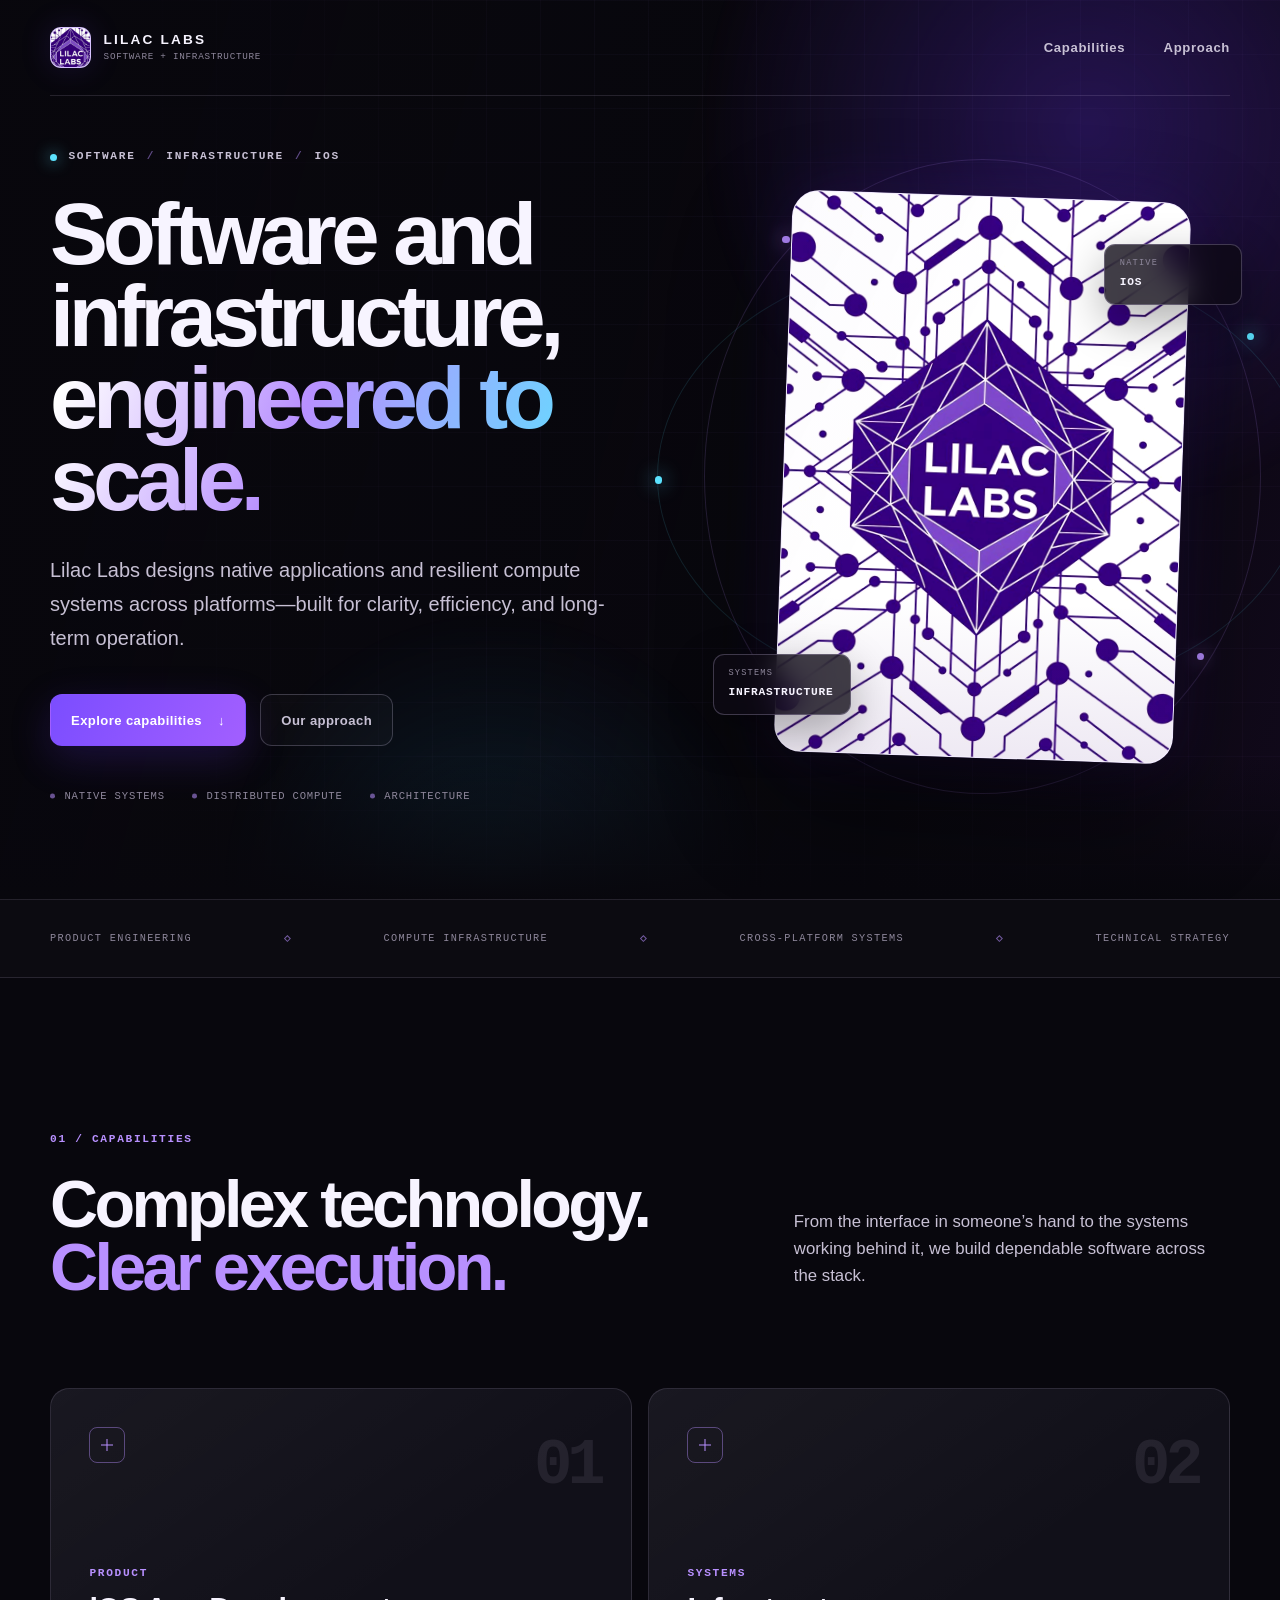
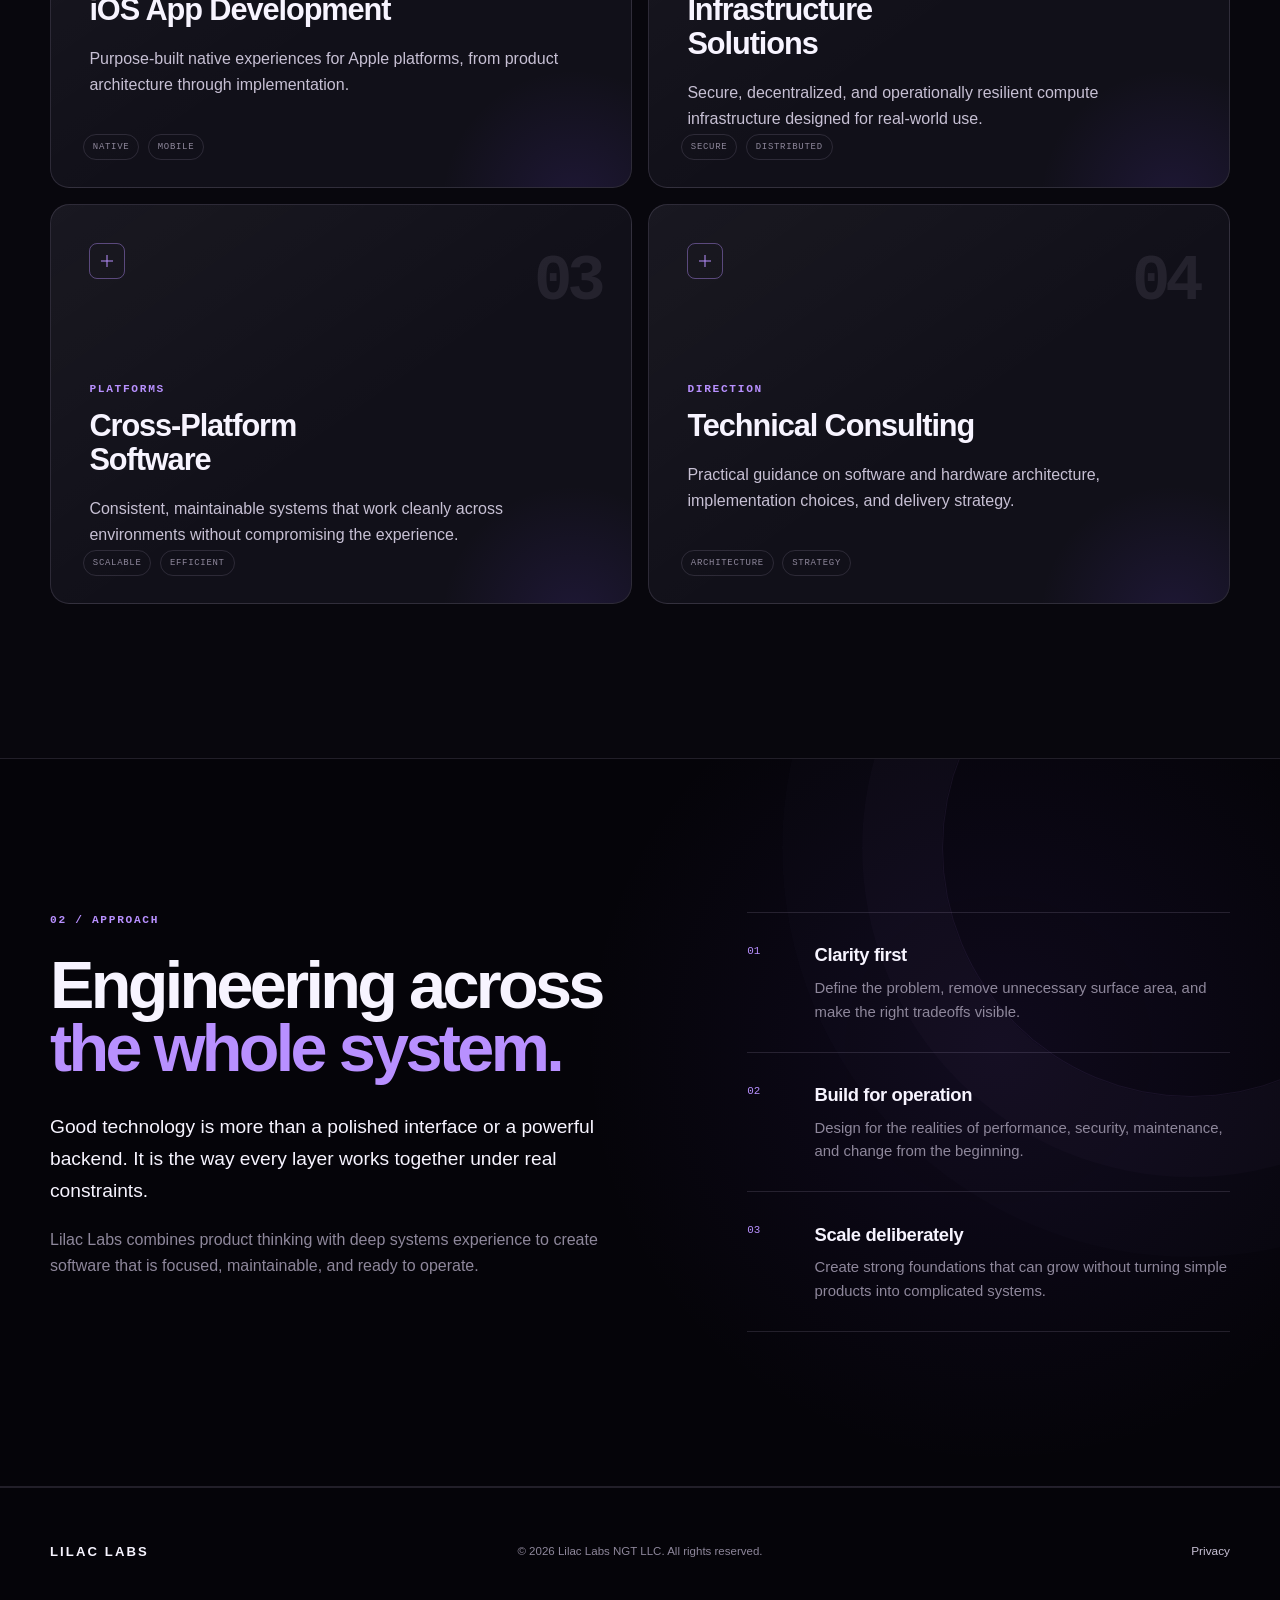
==== index.html @ deb8dccb "Redesign Lilac Labs homepage" ====
<!DOCTYPE html>
<html lang="en">
<head>
    <meta charset="UTF-8">
    <meta name="viewport" content="width=device-width, initial-scale=1.0">
    <meta name="description" content="Lilac Labs designs native applications, resilient infrastructure, and cross-platform software engineered to scale.">
    <meta name="theme-color" content="#08070d">
    <meta property="og:type" content="website">
    <meta property="og:title" content="Lilac Labs — Software and infrastructure, engineered to scale">
    <meta property="og:description" content="Native applications, resilient infrastructure, and cross-platform systems built with precision.">
    <meta property="og:url" content="https://www.lilaclabs.com/">
    <meta property="og:image" content="https://www.lilaclabs.com/og.png">
    <meta property="og:image:alt" content="Lilac Labs — Software and infrastructure, engineered to scale.">
    <meta name="twitter:card" content="summary_large_image">
    <link rel="canonical" href="https://www.lilaclabs.com/">
    <link rel="stylesheet" href="styles.css">
    <title>Lilac Labs — Software &amp; Infrastructure</title>
</head>
<body>
    <a class="skip-link" href="#main-content">Skip to content</a>

    <div class="site-shell">
        <header class="site-header">
            <a class="brand" href="#top" aria-label="Lilac Labs home">
                <span class="brand-icon" aria-hidden="true">
                    <img src="lilaclabs.jpg" alt="">
                </span>
                <span class="brand-type">
                    <strong>Lilac Labs</strong>
                    <small>Software + infrastructure</small>
                </span>
            </a>

            <nav class="site-nav" aria-label="Main navigation">
                <a href="#capabilities">Capabilities</a>
                <a href="#about">Approach</a>
            </nav>
        </header>

        <main id="main-content">
            <section class="hero" id="top">
                <div class="hero-grid" aria-hidden="true"></div>
                <div class="hero-glow hero-glow-one" aria-hidden="true"></div>
                <div class="hero-glow hero-glow-two" aria-hidden="true"></div>

                <div class="content hero-layout">
                    <div class="hero-copy">
                        <p class="eyebrow">
                            <span class="status-dot" aria-hidden="true"></span>
                            Software <span>/</span> Infrastructure <span>/</span> iOS
                        </p>
                        <h1>Software and infrastructure, <em>engineered to scale.</em></h1>
                        <p class="hero-lede">
                            Lilac Labs designs native applications and resilient compute systems
                            across platforms—built for clarity, efficiency, and long-term operation.
                        </p>

                        <div class="hero-actions">
                            <a class="button button-primary" href="#capabilities">
                                Explore capabilities
                                <span aria-hidden="true">↓</span>
                            </a>
                            <a class="button button-secondary" href="#about">Our approach</a>
                        </div>

                        <div class="hero-signals">
                            <span>Native systems</span>
                            <span>Distributed compute</span>
                            <span>Architecture</span>
                        </div>
                    </div>

                    <div class="hero-visual">
                        <div class="visual-orbit orbit-one" aria-hidden="true"></div>
                        <div class="visual-orbit orbit-two" aria-hidden="true"></div>
                        <div class="brand-panel">
                            <img src="lilaclabs.jpg" alt="Lilac Labs geometric circuit mark">
                            <div class="panel-scan" aria-hidden="true"></div>
                        </div>
                        <div class="tech-tag tech-tag-top" aria-hidden="true">
                            <span>Native</span>
                            <strong>iOS</strong>
                        </div>
                        <div class="tech-tag tech-tag-bottom" aria-hidden="true">
                            <span>Systems</span>
                            <strong>Infrastructure</strong>
                        </div>
                    </div>
                </div>
            </section>

            <section class="signal-bar" aria-label="Lilac Labs disciplines">
                <div class="content signal-track">
                    <span>Product engineering</span>
                    <i aria-hidden="true"></i>
                    <span>Compute infrastructure</span>
                    <i aria-hidden="true"></i>
                    <span>Cross-platform systems</span>
                    <i aria-hidden="true"></i>
                    <span>Technical strategy</span>
                </div>
            </section>

            <section class="section capabilities" id="capabilities">
                <div class="content">
                    <div class="section-heading">
                        <div>
                            <p class="section-kicker">01 / Capabilities</p>
                            <h2>Complex technology.<br><span>Clear execution.</span></h2>
                        </div>
                        <p>
                            From the interface in someone’s hand to the systems working behind it,
                            we build dependable software across the stack.
                        </p>
                    </div>

                    <div class="capability-grid">
                        <article class="capability-card">
                            <div class="card-index">01</div>
                            <div class="card-marker" aria-hidden="true"></div>
                            <p class="card-label">Product</p>
                            <h3>iOS App Development</h3>
                            <p>Purpose-built native experiences for Apple platforms, from product architecture through implementation.</p>
                            <div class="card-tags">
                                <span>Native</span>
                                <span>Mobile</span>
                            </div>
                        </article>

                        <article class="capability-card">
                            <div class="card-index">02</div>
                            <div class="card-marker" aria-hidden="true"></div>
                            <p class="card-label">Systems</p>
                            <h3>Infrastructure Solutions</h3>
                            <p>Secure, decentralized, and operationally resilient compute infrastructure designed for real-world use.</p>
                            <div class="card-tags">
                                <span>Secure</span>
                                <span>Distributed</span>
                            </div>
                        </article>

                        <article class="capability-card">
                            <div class="card-index">03</div>
                            <div class="card-marker" aria-hidden="true"></div>
                            <p class="card-label">Platforms</p>
                            <h3>Cross-Platform Software</h3>
                            <p>Consistent, maintainable systems that work cleanly across environments without compromising the experience.</p>
                            <div class="card-tags">
                                <span>Scalable</span>
                                <span>Efficient</span>
                            </div>
                        </article>

                        <article class="capability-card">
                            <div class="card-index">04</div>
                            <div class="card-marker" aria-hidden="true"></div>
                            <p class="card-label">Direction</p>
                            <h3>Technical Consulting</h3>
                            <p>Practical guidance on software and hardware architecture, implementation choices, and delivery strategy.</p>
                            <div class="card-tags">
                                <span>Architecture</span>
                                <span>Strategy</span>
                            </div>
                        </article>
                    </div>
                </div>
            </section>

            <section class="section approach" id="about">
                <div class="content approach-layout">
                    <div class="approach-copy">
                        <p class="section-kicker">02 / Approach</p>
                        <h2>Engineering across<br><span>the whole system.</span></h2>
                        <p class="approach-lede">
                            Good technology is more than a polished interface or a powerful backend.
                            It is the way every layer works together under real constraints.
                        </p>
                        <p>
                            Lilac Labs combines product thinking with deep systems experience to
                            create software that is focused, maintainable, and ready to operate.
                        </p>
                    </div>

                    <ol class="principles">
                        <li>
                            <span class="principle-number">01</span>
                            <div>
                                <h3>Clarity first</h3>
                                <p>Define the problem, remove unnecessary surface area, and make the right tradeoffs visible.</p>
                            </div>
                        </li>
                        <li>
                            <span class="principle-number">02</span>
                            <div>
                                <h3>Build for operation</h3>
                                <p>Design for the realities of performance, security, maintenance, and change from the beginning.</p>
                            </div>
                        </li>
                        <li>
                            <span class="principle-number">03</span>
                            <div>
                                <h3>Scale deliberately</h3>
                                <p>Create strong foundations that can grow without turning simple products into complicated systems.</p>
                            </div>
                        </li>
                    </ol>
                </div>
            </section>

        </main>

        <footer class="site-footer">
            <div class="content footer-layout">
                <a class="footer-brand" href="#top">Lilac Labs</a>
                <p>© 2026 Lilac Labs NGT LLC. All rights reserved.</p>
                <div class="footer-links">
                    <a href="privacy-policy.html">Privacy</a>
                </div>
            </div>
        </footer>
    </div>
</body>
</html>
---- styles.css ----
:root {
    color-scheme: dark;
    --bg: #08070d;
    --bg-deep: #050409;
    --surface: #111019;
    --surface-raised: #171420;
    --text: #f7f4ff;
    --text-soft: #c7c0d4;
    --muted: #8e879b;
    --line: rgba(228, 218, 255, 0.13);
    --line-strong: rgba(228, 218, 255, 0.22);
    --lilac: #b890ff;
    --violet: #7b4dff;
    --cyan: #5ce3ff;
    --max-width: 1180px;
    --side-padding: clamp(1.25rem, 4vw, 3rem);
    --display: "Avenir Next", "Segoe UI", "Helvetica Neue", Helvetica, Arial, sans-serif;
    --mono: "SFMono-Regular", "Cascadia Code", "Roboto Mono", Consolas, monospace;
}

* {
    box-sizing: border-box;
}

html {
    scroll-behavior: smooth;
    scroll-padding-top: 6rem;
}

body {
    margin: 0;
    min-width: 320px;
    overflow-x: hidden;
    background:
        radial-gradient(circle at 10% 2%, rgba(115, 69, 214, 0.14), transparent 30rem),
        var(--bg);
    color: var(--text);
    font-family: var(--display);
    font-size: 16px;
    line-height: 1.6;
    -webkit-font-smoothing: antialiased;
    text-rendering: optimizeLegibility;
}

body::before {
    position: fixed;
    z-index: -1;
    inset: 0;
    background-image: linear-gradient(rgba(255, 255, 255, 0.012) 1px, transparent 1px);
    background-size: 100% 4px;
    content: "";
    pointer-events: none;
}

::selection {
    background: rgba(184, 144, 255, 0.3);
    color: #fff;
}

a {
    color: inherit;
}

img {
    display: block;
    max-width: 100%;
}

button,
a {
    -webkit-tap-highlight-color: transparent;
}

:focus-visible {
    outline: 2px solid var(--cyan);
    outline-offset: 5px;
}

.skip-link {
    position: fixed;
    z-index: 100;
    top: 1rem;
    left: 1rem;
    padding: 0.75rem 1rem;
    transform: translateY(-200%);
    border-radius: 999px;
    background: #fff;
    color: #111;
    font-weight: 700;
    transition: transform 180ms ease;
}

.skip-link:focus {
    transform: translateY(0);
}

.site-shell {
    position: relative;
    isolation: isolate;
}

.content,
.site-header {
    width: min(100% - (var(--side-padding) * 2), var(--max-width));
    margin-inline: auto;
}

.site-header {
    position: absolute;
    z-index: 20;
    top: 0;
    right: 0;
    left: 0;
    display: flex;
    min-height: 6rem;
    align-items: center;
    justify-content: space-between;
    gap: 2rem;
    border-bottom: 1px solid var(--line);
}

.brand {
    display: inline-flex;
    align-items: center;
    gap: 0.8rem;
    color: var(--text);
    text-decoration: none;
}

.brand-icon {
    position: relative;
    display: grid;
    width: 2.55rem;
    height: 2.55rem;
    overflow: hidden;
    place-items: center;
    border: 1px solid rgba(184, 144, 255, 0.5);
    border-radius: 0.7rem;
    background: #f8f5ff;
    box-shadow: 0 0 2rem rgba(123, 77, 255, 0.15);
}

.brand-icon img {
    width: 100%;
    height: 100%;
    object-fit: cover;
    object-position: 50% 52%;
    transform: scale(1.9);
}

.brand-type {
    display: grid;
    line-height: 1.1;
}

.brand-type strong {
    font-size: 0.85rem;
    font-weight: 700;
    letter-spacing: 0.16em;
    text-transform: uppercase;
}

.brand-type small {
    margin-top: 0.3rem;
    color: var(--muted);
    font-family: var(--mono);
    font-size: 0.58rem;
    letter-spacing: 0.08em;
    text-transform: uppercase;
}

.site-nav {
    display: flex;
    align-items: center;
    gap: clamp(1.1rem, 3vw, 2.5rem);
}

.site-nav a {
    position: relative;
    color: var(--text-soft);
    font-size: 0.82rem;
    font-weight: 600;
    letter-spacing: 0.05em;
    text-decoration: none;
}

.site-nav a::after {
    position: absolute;
    right: 0;
    bottom: -0.45rem;
    left: 0;
    height: 1px;
    transform: scaleX(0);
    transform-origin: right;
    background: var(--lilac);
    content: "";
    transition: transform 220ms ease;
}

.site-nav a:hover {
    color: var(--text);
}

.site-nav a:hover::after {
    transform: scaleX(1);
    transform-origin: left;
}

.hero {
    position: relative;
    display: grid;
    min-height: min(900px, 100svh);
    overflow: hidden;
    align-items: center;
    padding: clamp(9rem, 15vh, 11rem) 0 clamp(5rem, 10vh, 8rem);
    border-bottom: 1px solid var(--line);
    background:
        linear-gradient(105deg, rgba(8, 7, 13, 0.97) 14%, rgba(8, 7, 13, 0.7) 72%, rgba(22, 12, 35, 0.68)),
        var(--bg);
}

.hero::after {
    position: absolute;
    right: 0;
    bottom: 0;
    left: 0;
    height: 9rem;
    background: linear-gradient(transparent, var(--bg));
    content: "";
    pointer-events: none;
}

.hero-grid {
    position: absolute;
    inset: 0;
    opacity: 0.32;
    background-image:
        linear-gradient(rgba(184, 144, 255, 0.09) 1px, transparent 1px),
        linear-gradient(90deg, rgba(184, 144, 255, 0.09) 1px, transparent 1px);
    background-size: 54px 54px;
    -webkit-mask-image: linear-gradient(90deg, transparent 4%, #000 44%, #000 100%);
    mask-image: linear-gradient(90deg, transparent 4%, #000 44%, #000 100%);
    pointer-events: none;
}

.hero-glow {
    position: absolute;
    border-radius: 50%;
    filter: blur(2px);
    pointer-events: none;
}

.hero-glow-one {
    top: -18rem;
    right: -14rem;
    width: 52rem;
    height: 52rem;
    background: radial-gradient(circle, rgba(113, 52, 255, 0.28), transparent 66%);
}

.hero-glow-two {
    bottom: -17rem;
    left: 16%;
    width: 36rem;
    height: 36rem;
    background: radial-gradient(circle, rgba(54, 202, 255, 0.11), transparent 67%);
}

.hero-layout {
    position: relative;
    z-index: 2;
    display: grid;
    align-items: center;
    grid-template-columns: minmax(0, 1.08fr) minmax(330px, 0.92fr);
    gap: clamp(3rem, 8vw, 7.5rem);
}

.hero-copy {
    position: relative;
    z-index: 2;
}

.eyebrow,
.section-kicker,
.card-label {
    margin: 0;
    color: var(--lilac);
    font-family: var(--mono);
    font-size: 0.7rem;
    font-weight: 600;
    letter-spacing: 0.15em;
    text-transform: uppercase;
}

.eyebrow {
    display: flex;
    align-items: center;
    gap: 0.7rem;
    margin-bottom: 1.7rem;
    color: var(--text-soft);
}

.eyebrow span:not(.status-dot) {
    color: rgba(184, 144, 255, 0.5);
}

.status-dot {
    width: 0.45rem;
    height: 0.45rem;
    border-radius: 50%;
    background: var(--cyan);
    box-shadow: 0 0 1rem var(--cyan);
    animation: signal-pulse 2.6s ease-in-out infinite;
}

.hero h1,
.section-heading h2,
.approach h2 {
    margin: 0;
    font-size: clamp(3.35rem, 6.8vw, 6.75rem);
    font-weight: 600;
    letter-spacing: -0.062em;
    line-height: 0.94;
}

.hero h1 {
    max-width: 11ch;
}

.hero h1 em {
    display: block;
    background: linear-gradient(112deg, #fff 4%, var(--lilac) 46%, var(--cyan));
    -webkit-background-clip: text;
    background-clip: text;
    color: transparent;
    font-style: normal;
}

.hero-lede {
    max-width: 37rem;
    margin: 2rem 0 0;
    color: var(--text-soft);
    font-size: clamp(1.05rem, 1.6vw, 1.25rem);
    line-height: 1.72;
}

.hero-actions {
    display: flex;
    flex-wrap: wrap;
    gap: 0.9rem;
    margin-top: 2.4rem;
}

.button {
    display: inline-flex;
    min-height: 3.25rem;
    align-items: center;
    justify-content: center;
    gap: 1rem;
    padding: 0.8rem 1.25rem;
    border: 1px solid transparent;
    border-radius: 0.75rem;
    font-size: 0.82rem;
    font-weight: 700;
    letter-spacing: 0.03em;
    text-decoration: none;
    transition: transform 180ms ease, background-color 180ms ease, border-color 180ms ease, box-shadow 180ms ease;
}

.button:hover {
    transform: translateY(-2px);
}

.button-primary {
    background: linear-gradient(115deg, var(--violet), #a25fff);
    box-shadow: 0 0.8rem 2.5rem rgba(91, 45, 210, 0.24);
    color: #fff;
}

.button-primary:hover {
    box-shadow: 0 1rem 3rem rgba(91, 45, 210, 0.36);
}

.button-secondary {
    border-color: var(--line-strong);
    background: rgba(255, 255, 255, 0.025);
    color: var(--text-soft);
}

.button-secondary:hover {
    border-color: rgba(184, 144, 255, 0.5);
    background: rgba(184, 144, 255, 0.07);
    color: var(--text);
}

.hero-signals {
    display: flex;
    flex-wrap: wrap;
    gap: 0.75rem 1.7rem;
    margin-top: 2.6rem;
    color: var(--muted);
    font-family: var(--mono);
    font-size: 0.66rem;
    letter-spacing: 0.08em;
    text-transform: uppercase;
}

.hero-signals span {
    position: relative;
    padding-left: 0.9rem;
}

.hero-signals span::before {
    position: absolute;
    top: 50%;
    left: 0;
    width: 0.3rem;
    height: 0.3rem;
    transform: translateY(-50%);
    border-radius: 50%;
    background: rgba(184, 144, 255, 0.55);
    content: "";
}

.hero-visual {
    position: relative;
    width: min(100%, 29rem);
    margin-inline: auto;
    aspect-ratio: 0.76;
}

.brand-panel {
    position: absolute;
    z-index: 2;
    inset: 4% 7%;
    overflow: hidden;
    border: 1px solid rgba(218, 200, 255, 0.36);
    border-radius: 1.7rem;
    background: #f8f7fb;
    box-shadow:
        0 3rem 7rem rgba(0, 0, 0, 0.48),
        0 0 4rem rgba(107, 50, 231, 0.17),
        inset 0 0 0 1px rgba(255, 255, 255, 0.8);
    transform: rotate(2deg);
}

.brand-panel::before {
    position: absolute;
    z-index: 2;
    inset: 0;
    background:
        linear-gradient(115deg, rgba(95, 45, 194, 0.02), transparent 40%),
        linear-gradient(transparent 72%, rgba(66, 11, 126, 0.09));
    content: "";
    pointer-events: none;
}

.brand-panel img {
    width: 100%;
    height: 100%;
    object-fit: cover;
    object-position: 50% 50%;
    filter: contrast(1.04) saturate(1.08);
}

.panel-scan {
    position: absolute;
    z-index: 3;
    right: 0;
    left: 0;
    height: 22%;
    background: linear-gradient(transparent, rgba(114, 70, 255, 0.11), transparent);
    mix-blend-mode: multiply;
    animation: panel-scan 7s ease-in-out infinite;
}

.visual-orbit {
    position: absolute;
    border: 1px solid rgba(184, 144, 255, 0.16);
    border-radius: 50%;
}

.visual-orbit::before,
.visual-orbit::after {
    position: absolute;
    width: 0.45rem;
    height: 0.45rem;
    border-radius: 50%;
    background: var(--lilac);
    box-shadow: 0 0 1.2rem var(--lilac);
    content: "";
}

.orbit-one {
    inset: -2% -10%;
    animation: orbit-spin 28s linear infinite;
}

.orbit-one::before {
    top: 12%;
    left: 14%;
}

.orbit-one::after {
    right: 10%;
    bottom: 21%;
}

.orbit-two {
    inset: 13% -20%;
    border-color: rgba(92, 227, 255, 0.12);
    animation: orbit-spin-reverse 34s linear infinite;
}

.orbit-two::before {
    top: 50%;
    left: -0.2rem;
    background: var(--cyan);
    box-shadow: 0 0 1.2rem var(--cyan);
}

.orbit-two::after {
    top: 18%;
    right: 8%;
    background: var(--cyan);
    box-shadow: 0 0 1.2rem var(--cyan);
}

.tech-tag {
    position: absolute;
    z-index: 5;
    display: grid;
    min-width: 8.6rem;
    padding: 0.75rem 0.9rem;
    border: 1px solid rgba(221, 209, 255, 0.24);
    border-radius: 0.7rem;
    background: rgba(13, 10, 20, 0.78);
    box-shadow: 0 1rem 2.8rem rgba(0, 0, 0, 0.32);
    -webkit-backdrop-filter: blur(14px);
    backdrop-filter: blur(14px);
    font-family: var(--mono);
}

.tech-tag span {
    color: var(--muted);
    font-size: 0.54rem;
    letter-spacing: 0.14em;
    text-transform: uppercase;
}

.tech-tag strong {
    margin-top: 0.2rem;
    color: var(--text);
    font-size: 0.7rem;
    letter-spacing: 0.07em;
    text-transform: uppercase;
}

.tech-tag-top {
    top: 12%;
    right: -6%;
}

.tech-tag-bottom {
    bottom: 11%;
    left: -8%;
}

.signal-bar {
    position: relative;
    z-index: 4;
    overflow: hidden;
    border-bottom: 1px solid var(--line);
    background: rgba(255, 255, 255, 0.018);
}

.signal-track {
    display: flex;
    min-height: 4.8rem;
    align-items: center;
    justify-content: space-between;
    gap: 1rem;
    color: var(--muted);
    font-family: var(--mono);
    font-size: 0.64rem;
    letter-spacing: 0.13em;
    text-transform: uppercase;
}

.signal-track i {
    width: 0.3rem;
    height: 0.3rem;
    flex: 0 0 auto;
    transform: rotate(45deg);
    border: 1px solid rgba(184, 144, 255, 0.6);
}

.section {
    position: relative;
    padding: clamp(6.5rem, 12vw, 10rem) 0;
}

.section-heading {
    display: grid;
    align-items: end;
    grid-template-columns: 1.2fr 0.8fr;
    gap: clamp(2rem, 7vw, 7rem);
}

.section-kicker {
    margin-bottom: 1.5rem;
}

.section-heading h2,
.approach h2 {
    font-size: clamp(2.8rem, 5.2vw, 5.2rem);
    letter-spacing: -0.055em;
}

.section-heading h2 span,
.approach h2 span {
    color: var(--lilac);
}

.section-heading > p {
    max-width: 30rem;
    margin: 0 0 0.55rem;
    color: var(--text-soft);
    font-size: 1.05rem;
}

.capability-grid {
    display: grid;
    margin-top: clamp(3.5rem, 7vw, 6rem);
    grid-template-columns: repeat(2, minmax(0, 1fr));
    gap: 1rem;
}

.capability-card {
    position: relative;
    min-height: 25rem;
    overflow: hidden;
    padding: clamp(1.7rem, 3vw, 2.5rem);
    border: 1px solid var(--line);
    border-radius: 1.2rem;
    background:
        linear-gradient(145deg, rgba(255, 255, 255, 0.035), transparent 55%),
        var(--surface);
    transition: transform 240ms ease, border-color 240ms ease, background-color 240ms ease, box-shadow 240ms ease;
}

.capability-card::after {
    position: absolute;
    right: -15%;
    bottom: -40%;
    width: 18rem;
    height: 18rem;
    border-radius: 50%;
    background: radial-gradient(circle, rgba(123, 77, 255, 0.12), transparent 65%);
    content: "";
    transition: transform 300ms ease, opacity 300ms ease;
}

.capability-card:hover {
    transform: translateY(-5px);
    border-color: rgba(184, 144, 255, 0.36);
    background-color: var(--surface-raised);
    box-shadow: 0 1.8rem 4.5rem rgba(0, 0, 0, 0.24);
}

.capability-card:hover::after {
    transform: translate(-8%, -8%) scale(1.1);
}

.card-index {
    position: absolute;
    top: 1.6rem;
    right: 1.9rem;
    color: rgba(229, 219, 255, 0.09);
    font-family: var(--mono);
    font-size: clamp(3rem, 5vw, 5rem);
    font-weight: 700;
    letter-spacing: -0.08em;
}

.card-marker {
    position: relative;
    width: 2.2rem;
    height: 2.2rem;
    margin-bottom: clamp(4.5rem, 8vw, 7rem);
    border: 1px solid rgba(184, 144, 255, 0.42);
    border-radius: 0.5rem;
}

.card-marker::before,
.card-marker::after {
    position: absolute;
    top: 50%;
    left: 50%;
    background: var(--lilac);
    content: "";
}

.card-marker::before {
    width: 0.75rem;
    height: 1px;
    transform: translate(-50%, -50%);
}

.card-marker::after {
    width: 1px;
    height: 0.75rem;
    transform: translate(-50%, -50%);
}

.card-label {
    margin-bottom: 0.65rem;
}

.capability-card h3 {
    max-width: 18ch;
    margin: 0;
    font-size: clamp(1.6rem, 2.4vw, 2.2rem);
    font-weight: 600;
    letter-spacing: -0.035em;
    line-height: 1.1;
}

.capability-card > p:not(.card-label) {
    position: relative;
    z-index: 1;
    max-width: 31rem;
    margin: 1.2rem 0 0;
    color: var(--text-soft);
}

.card-tags {
    position: absolute;
    z-index: 2;
    right: 2rem;
    bottom: 1.7rem;
    left: 2rem;
    display: flex;
    gap: 0.55rem;
}

.card-tags span {
    padding: 0.3rem 0.55rem;
    border: 1px solid var(--line);
    border-radius: 999px;
    color: var(--muted);
    font-family: var(--mono);
    font-size: 0.56rem;
    letter-spacing: 0.08em;
    text-transform: uppercase;
}

.approach {
    overflow: hidden;
    border-top: 1px solid var(--line);
    border-bottom: 1px solid var(--line);
    background:
        radial-gradient(circle at 78% 40%, rgba(112, 64, 227, 0.09), transparent 26rem),
        var(--bg-deep);
}

.approach::before {
    position: absolute;
    top: -10rem;
    right: -10rem;
    width: 31rem;
    height: 31rem;
    border: 1px solid rgba(184, 144, 255, 0.08);
    border-radius: 50%;
    box-shadow:
        0 0 0 5rem rgba(184, 144, 255, 0.018),
        0 0 0 10rem rgba(184, 144, 255, 0.012);
    content: "";
}

.approach-layout {
    position: relative;
    z-index: 1;
    display: grid;
    align-items: start;
    grid-template-columns: minmax(0, 0.92fr) minmax(320px, 0.78fr);
    gap: clamp(4rem, 10vw, 9rem);
}

.approach-lede {
    margin: 2rem 0 1.3rem;
    color: var(--text);
    font-size: 1.2rem;
    line-height: 1.65;
}

.approach-copy > p:last-child {
    color: var(--muted);
}

.principles {
    margin: 0;
    padding: 0;
    border-top: 1px solid var(--line);
    list-style: none;
}

.principles li {
    display: grid;
    padding: 1.7rem 0;
    border-bottom: 1px solid var(--line);
    grid-template-columns: 3.2rem 1fr;
    gap: 1rem;
}

.principle-number {
    padding-top: 0.18rem;
    color: var(--lilac);
    font-family: var(--mono);
    font-size: 0.68rem;
}

.principles h3 {
    margin: 0;
    font-size: 1.15rem;
    letter-spacing: -0.02em;
}

.principles p {
    margin: 0.45rem 0 0;
    color: var(--muted);
    font-size: 0.93rem;
}

.site-footer {
    border-top: 1px solid var(--line);
    background: var(--bg-deep);
}

.footer-layout {
    display: grid;
    min-height: 8rem;
    align-items: center;
    grid-template-columns: 1fr auto 1fr;
    gap: 2rem;
}

.footer-brand {
    font-size: 0.82rem;
    font-weight: 700;
    letter-spacing: 0.16em;
    text-decoration: none;
    text-transform: uppercase;
}

.footer-layout p {
    margin: 0;
    color: var(--muted);
    font-size: 0.72rem;
}

.footer-links {
    display: flex;
    justify-content: flex-end;
    gap: 1.4rem;
}

.footer-links a {
    color: var(--text-soft);
    font-size: 0.74rem;
    text-decoration: none;
}

.footer-links a:hover {
    color: var(--text);
}

@keyframes signal-pulse {
    0%, 100% {
        opacity: 0.5;
        transform: scale(0.86);
    }
    50% {
        opacity: 1;
        transform: scale(1);
    }
}

@keyframes panel-scan {
    0%, 12% {
        top: -28%;
    }
    70%, 100% {
        top: 105%;
    }
}

@keyframes orbit-spin {
    to {
        transform: rotate(360deg);
    }
}

@keyframes orbit-spin-reverse {
    to {
        transform: rotate(-360deg);
    }
}

@media (max-width: 960px) {
    .hero {
        min-height: auto;
        padding-top: 10rem;
    }

    .hero-layout {
        grid-template-columns: 1fr;
        gap: 5rem;
    }

    .hero h1 {
        max-width: 12ch;
    }

    .hero-visual {
        width: min(82vw, 28rem);
    }

    .signal-track {
        justify-content: center;
    }

    .signal-track span:nth-of-type(4),
    .signal-track i:nth-of-type(3) {
        display: none;
    }

    .section-heading,
    .approach-layout {
        grid-template-columns: 1fr;
    }

    .section-heading > p {
        max-width: 38rem;
    }

}

@media (max-width: 680px) {
    html {
        scroll-padding-top: 5rem;
    }

    .site-header {
        min-height: 5rem;
    }

    .brand-type small {
        display: none;
    }

    .brand-icon {
        width: 2.2rem;
        height: 2.2rem;
    }

    .site-nav {
        display: none;
    }

    .hero {
        padding: 8.5rem 0 5rem;
    }

    .hero-grid {
        background-size: 38px 38px;
    }

    .hero h1 {
        font-size: clamp(3.2rem, 15.5vw, 4.75rem);
    }

    .hero-lede {
        font-size: 1rem;
    }

    .hero-actions {
        display: grid;
        grid-template-columns: 1fr;
    }

    .button {
        width: 100%;
    }

    .hero-signals {
        gap: 0.65rem 1rem;
    }

    .hero-visual {
        width: min(86vw, 23rem);
    }

    .tech-tag {
        min-width: 7.6rem;
    }

    .tech-tag-top {
        right: -2%;
    }

    .tech-tag-bottom {
        left: -2%;
    }

    .signal-track {
        min-height: 4.2rem;
    }

    .signal-track span:nth-of-type(3),
    .signal-track i:nth-of-type(2) {
        display: none;
    }

    .capability-grid {
        grid-template-columns: 1fr;
    }

    .capability-card {
        min-height: 24rem;
    }

    .section-heading h2,
    .approach h2 {
        font-size: clamp(2.7rem, 13vw, 4rem);
    }

    .footer-layout {
        min-height: auto;
        padding-block: 2rem;
        grid-template-columns: 1fr;
        gap: 0.8rem;
    }

    .footer-links {
        justify-content: flex-start;
    }
}

@media (prefers-reduced-motion: reduce) {
    html {
        scroll-behavior: auto;
    }

    *,
    *::before,
    *::after {
        scroll-behavior: auto !important;
        animation-duration: 0.01ms !important;
        animation-iteration-count: 1 !important;
        transition-duration: 0.01ms !important;
    }
}
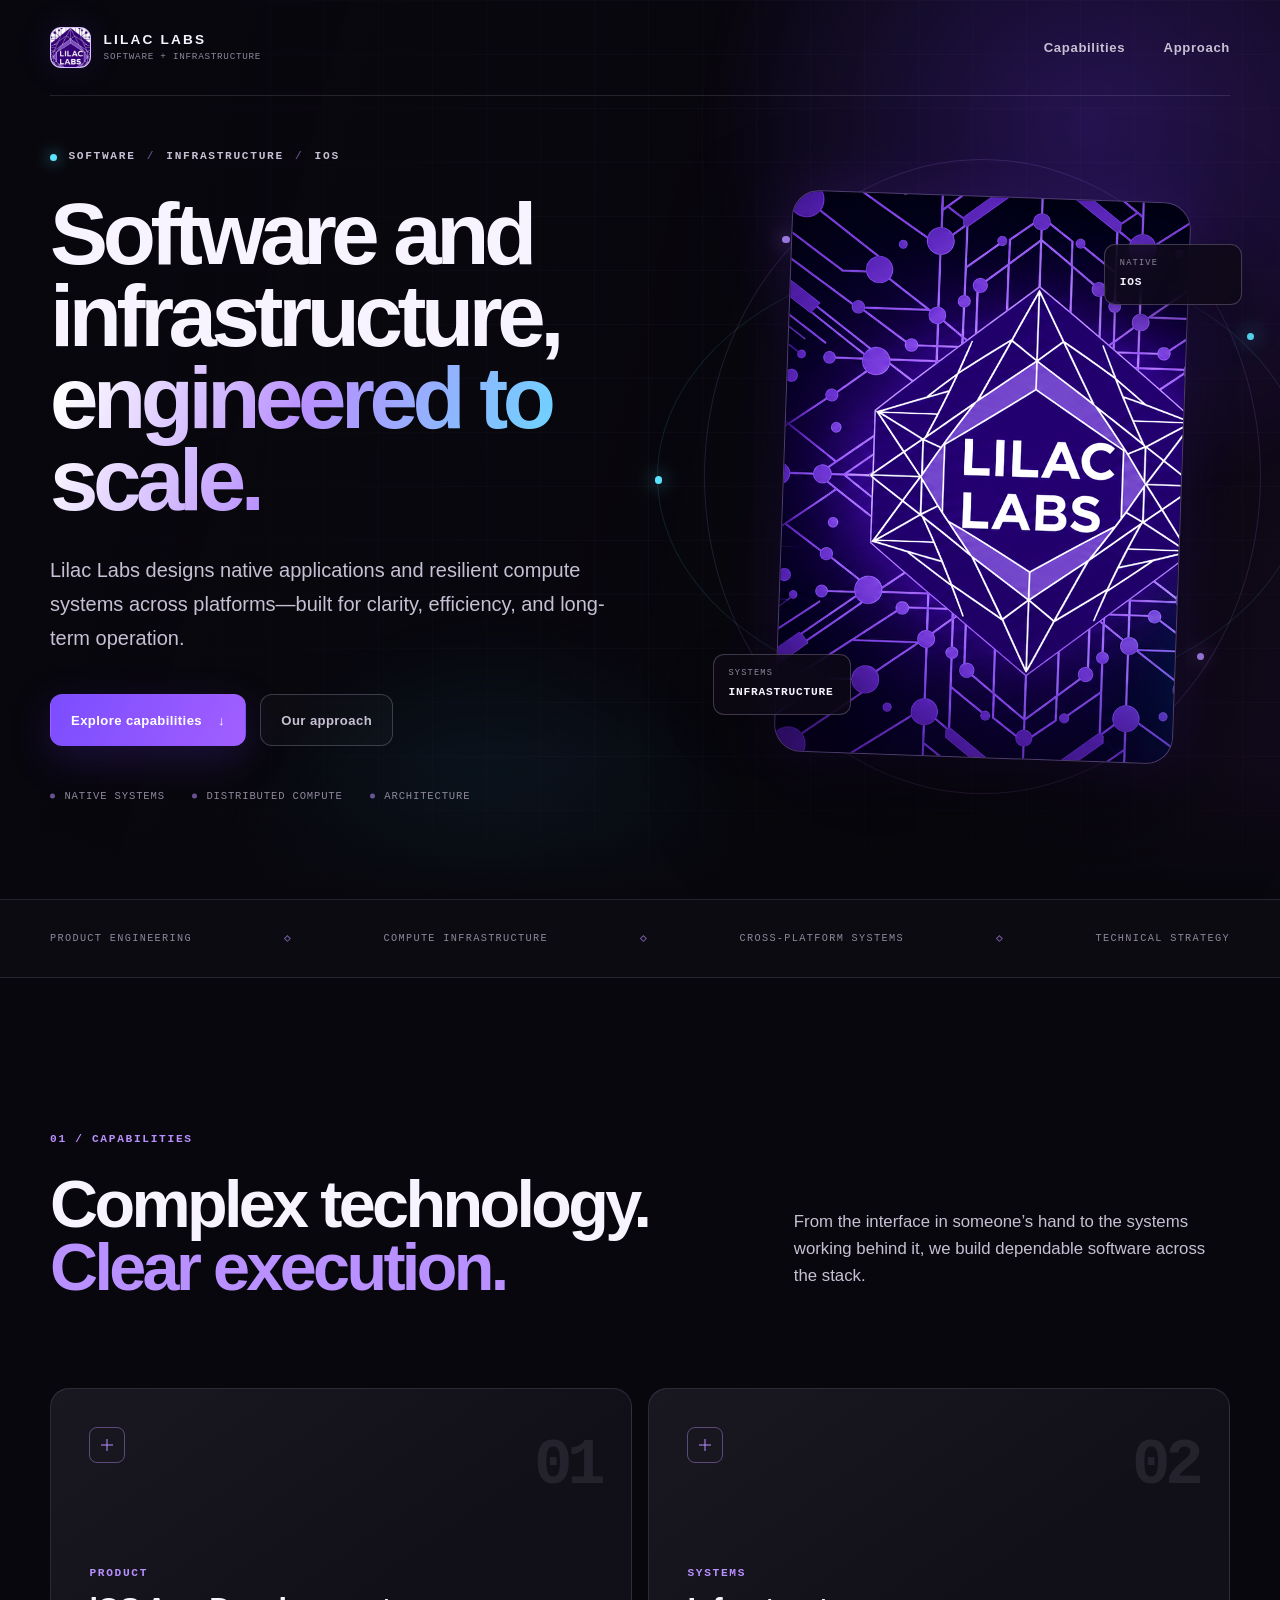
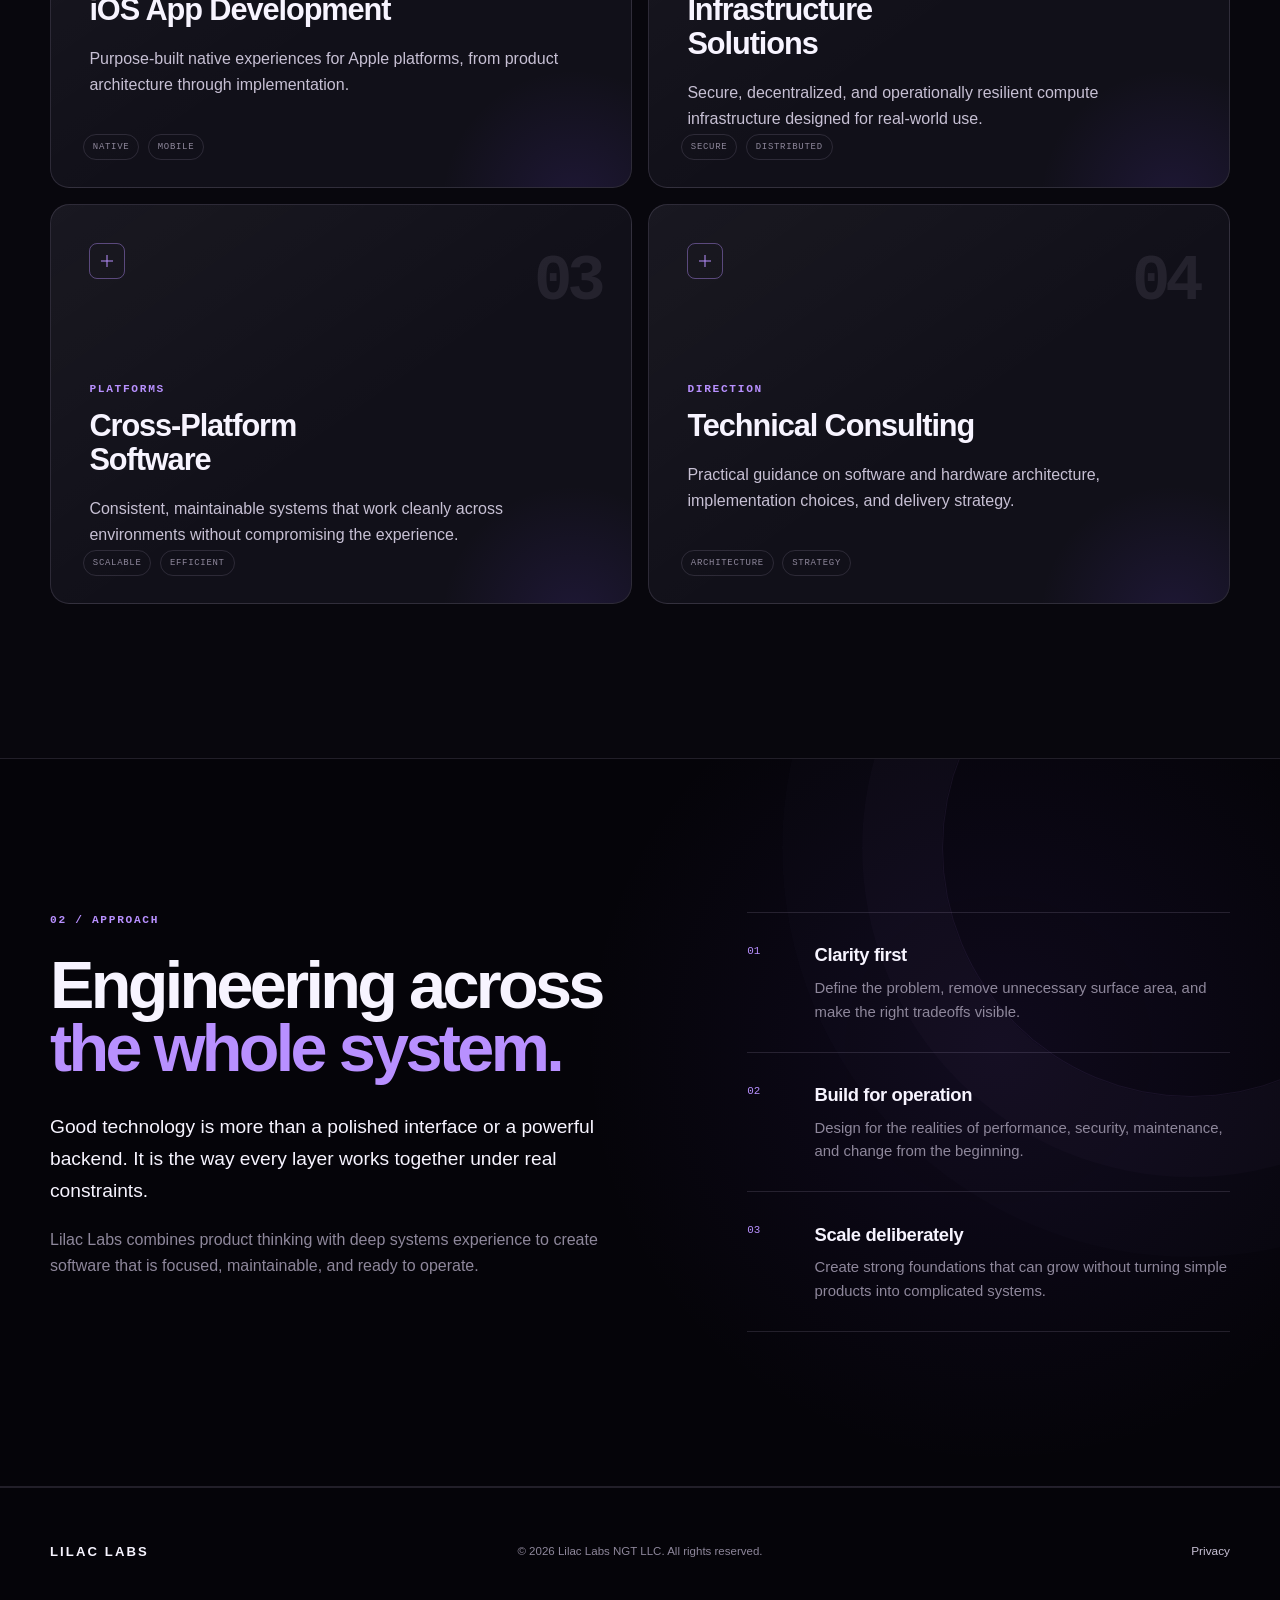
==== commit 713e792f: "Use dark artwork in hero card" ====
--- a/index.html
+++ b/index.html
@@ -74,7 +74,7 @@
                         <div class="visual-orbit orbit-one" aria-hidden="true"></div>
                         <div class="visual-orbit orbit-two" aria-hidden="true"></div>
                         <div class="brand-panel">
-                            <img src="lilaclabs.jpg" alt="Lilac Labs geometric circuit mark">
+                            <img src="og.png" alt="Lilac Labs geometric circuit mark">
                             <div class="panel-scan" aria-hidden="true"></div>
                         </div>
                         <div class="tech-tag tech-tag-top" aria-hidden="true">
--- a/styles.css
+++ b/styles.css
@@ -434,13 +434,13 @@
     z-index: 2;
     inset: 4% 7%;
     overflow: hidden;
-    border: 1px solid rgba(218, 200, 255, 0.36);
+    border: 1px solid rgba(184, 144, 255, 0.4);
     border-radius: 1.7rem;
-    background: #f8f7fb;
+    background: #090711;
     box-shadow:
-        0 3rem 7rem rgba(0, 0, 0, 0.48),
-        0 0 4rem rgba(107, 50, 231, 0.17),
-        inset 0 0 0 1px rgba(255, 255, 255, 0.8);
+        0 3rem 7rem rgba(0, 0, 0, 0.54),
+        0 0 4rem rgba(107, 50, 231, 0.24),
+        inset 0 0 0 1px rgba(255, 255, 255, 0.05);
     transform: rotate(2deg);
 }
 
@@ -459,8 +459,8 @@
     width: 100%;
     height: 100%;
     object-fit: cover;
-    object-position: 50% 50%;
-    filter: contrast(1.04) saturate(1.08);
+    object-position: 82% 50%;
+    filter: contrast(1.06) saturate(1.08);
 }
 
 .panel-scan {
@@ -470,7 +470,7 @@
     left: 0;
     height: 22%;
     background: linear-gradient(transparent, rgba(114, 70, 255, 0.11), transparent);
-    mix-blend-mode: multiply;
+    mix-blend-mode: screen;
     animation: panel-scan 7s ease-in-out infinite;
 }
 
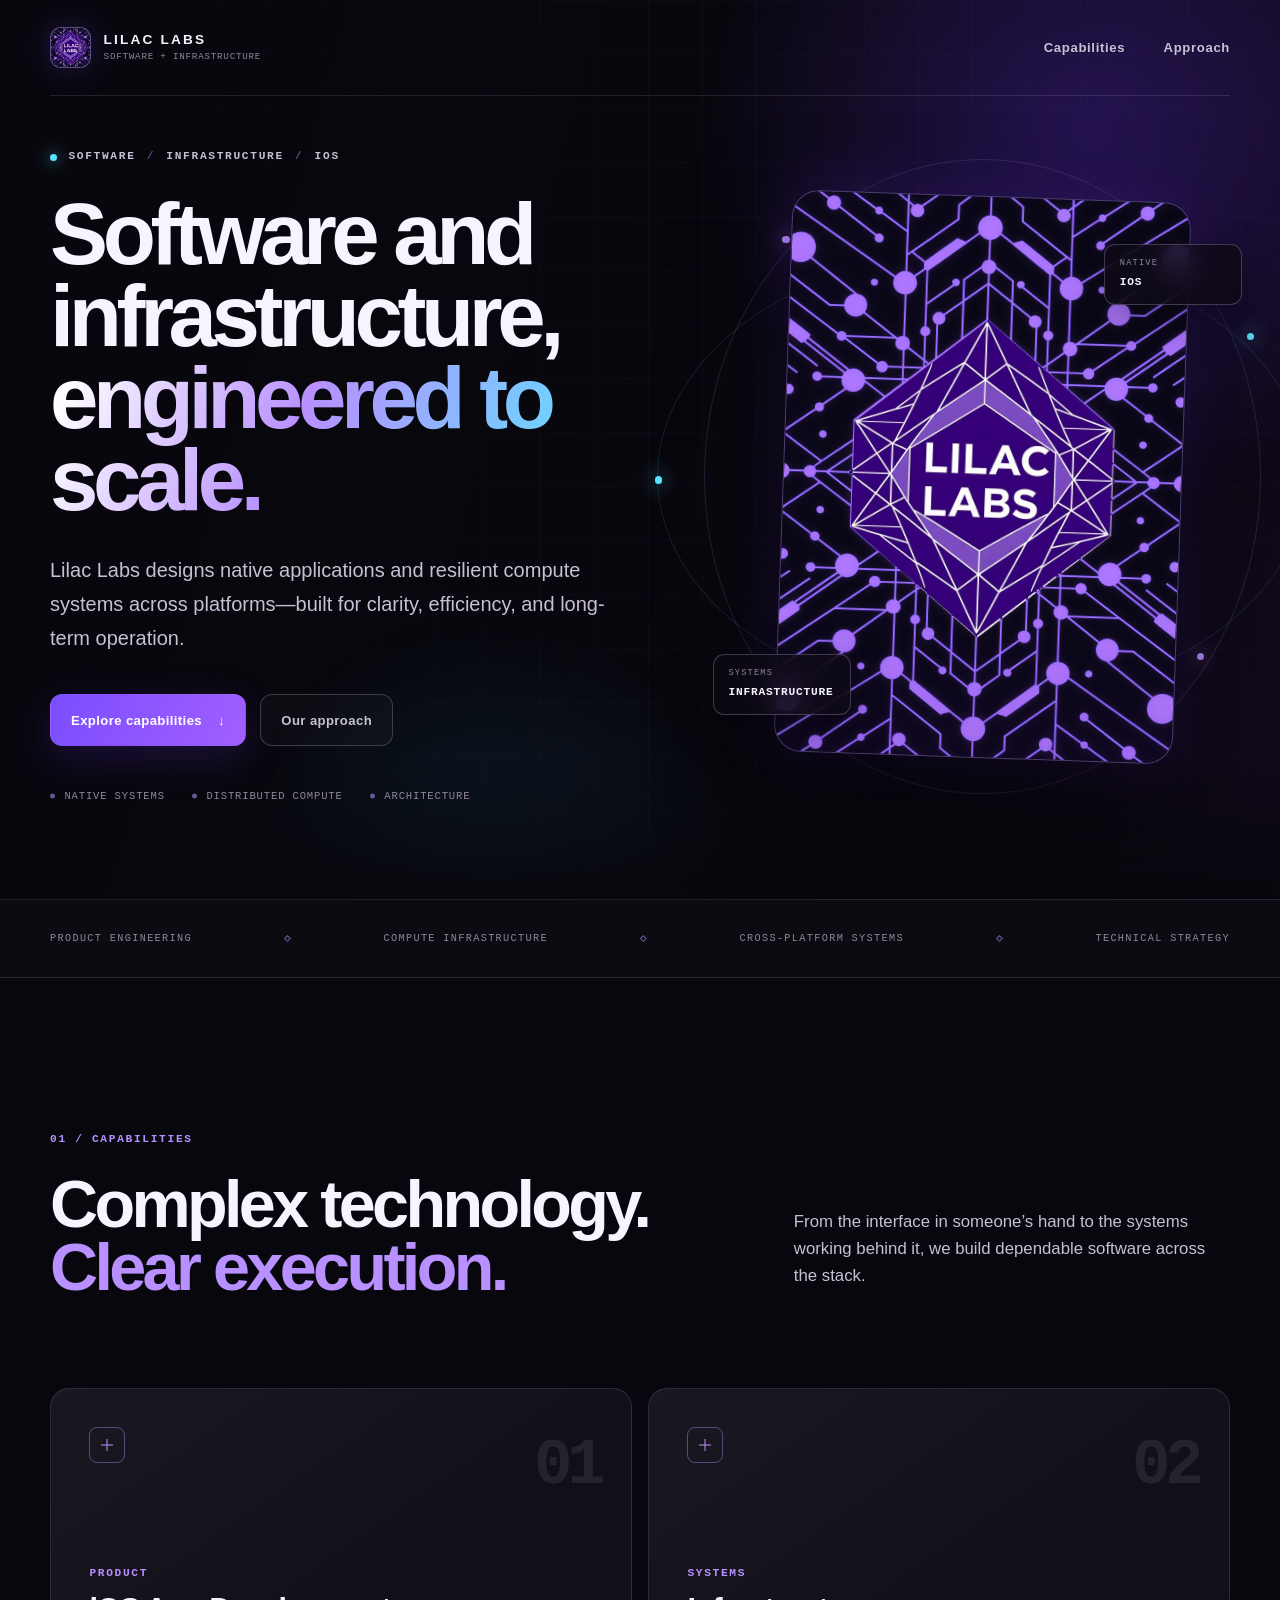
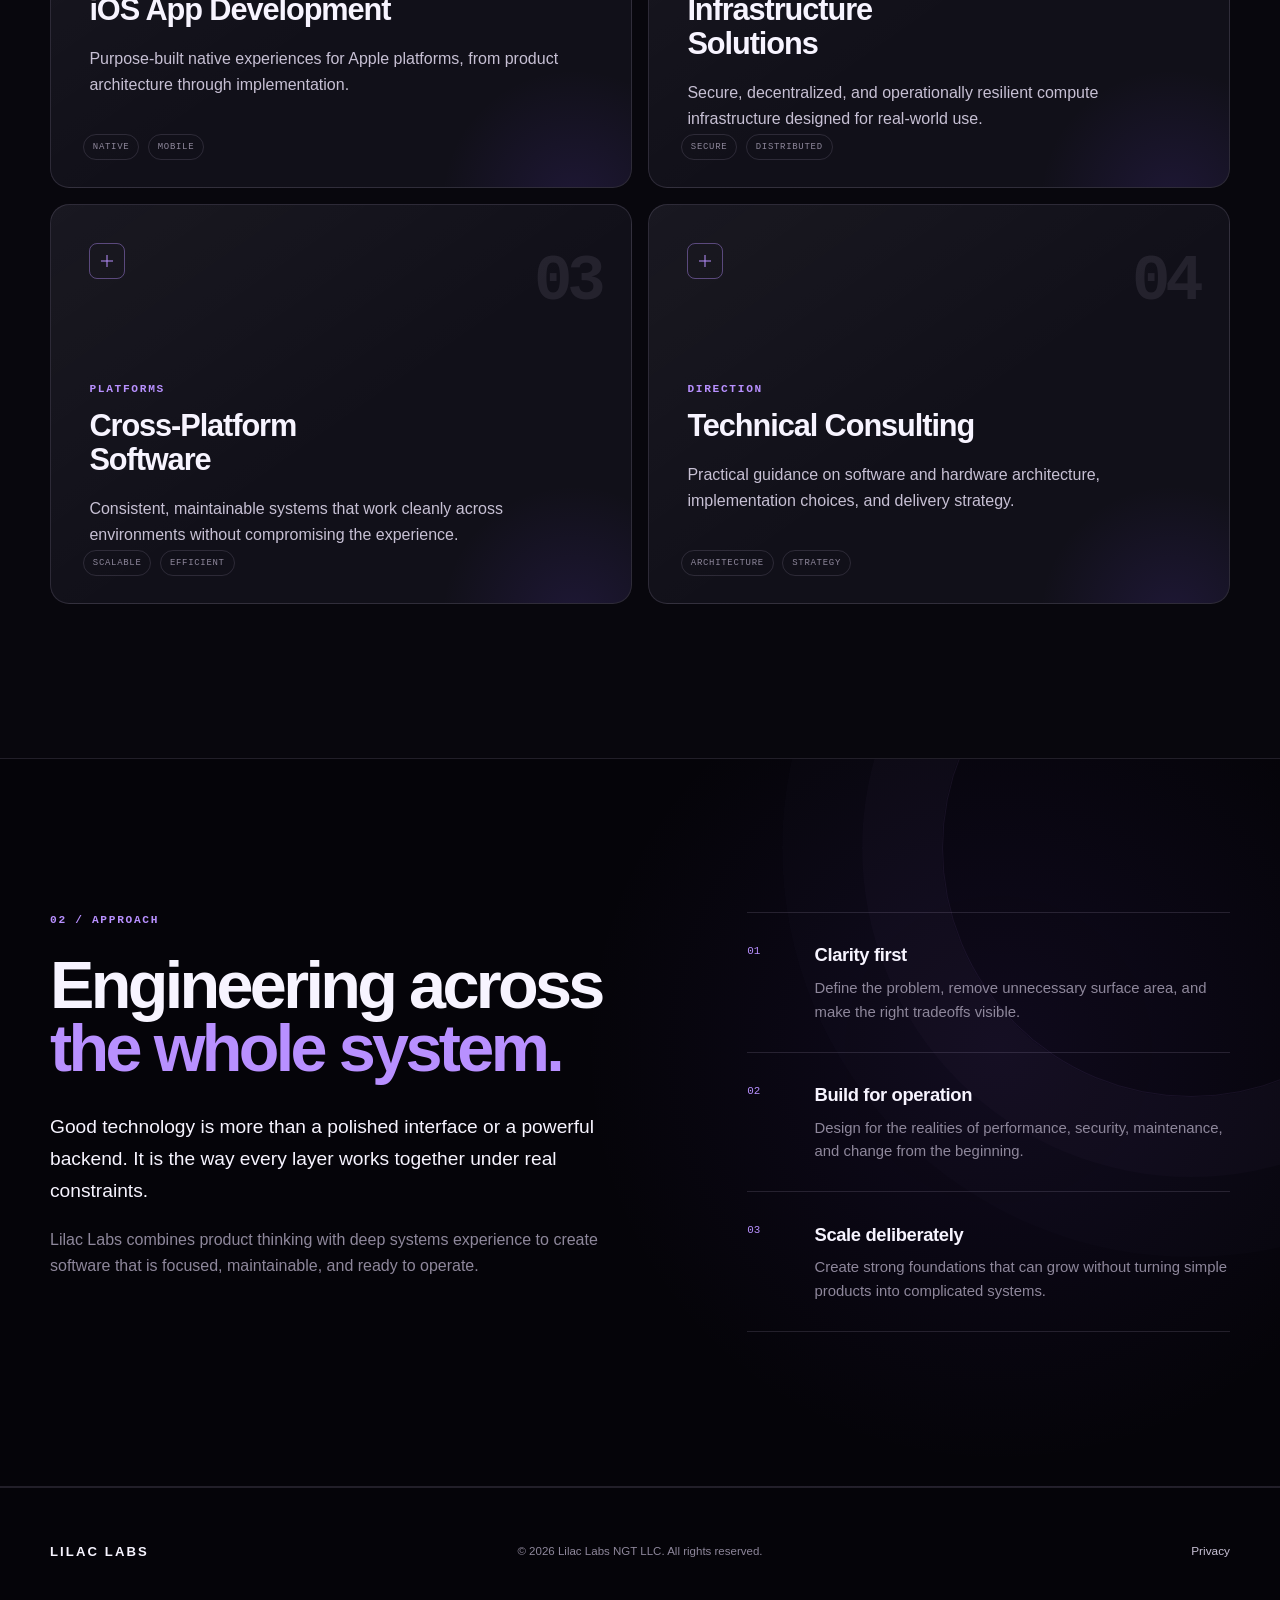
==== commit 6db56b13: "Add crisp dark logo assets" ====
--- a/index.html
+++ b/index.html
@@ -23,7 +23,7 @@
         <header class="site-header">
             <a class="brand" href="#top" aria-label="Lilac Labs home">
                 <span class="brand-icon" aria-hidden="true">
-                    <img src="lilaclabs.jpg" alt="">
+                    <img src="lilaclabs-avatar.png" alt="">
                 </span>
                 <span class="brand-type">
                     <strong>Lilac Labs</strong>
@@ -74,7 +74,7 @@
                         <div class="visual-orbit orbit-one" aria-hidden="true"></div>
                         <div class="visual-orbit orbit-two" aria-hidden="true"></div>
                         <div class="brand-panel">
-                            <img src="og.png" alt="Lilac Labs geometric circuit mark">
+                            <img src="lilaclabs-dark.png" alt="Lilac Labs geometric circuit mark">
                             <div class="panel-scan" aria-hidden="true"></div>
                         </div>
                         <div class="tech-tag tech-tag-top" aria-hidden="true">
--- a/styles.css
+++ b/styles.css
@@ -136,16 +136,14 @@
     place-items: center;
     border: 1px solid rgba(184, 144, 255, 0.5);
     border-radius: 0.7rem;
-    background: #f8f5ff;
-    box-shadow: 0 0 2rem rgba(123, 77, 255, 0.15);
+    background: #090712;
+    box-shadow: 0 0 2rem rgba(123, 77, 255, 0.24);
 }
 
 .brand-icon img {
     width: 100%;
     height: 100%;
     object-fit: cover;
-    object-position: 50% 52%;
-    transform: scale(1.9);
 }
 
 .brand-type {
@@ -459,8 +457,7 @@
     width: 100%;
     height: 100%;
     object-fit: cover;
-    object-position: 82% 50%;
-    filter: contrast(1.06) saturate(1.08);
+    object-position: 50% 50%;
 }
 
 .panel-scan {
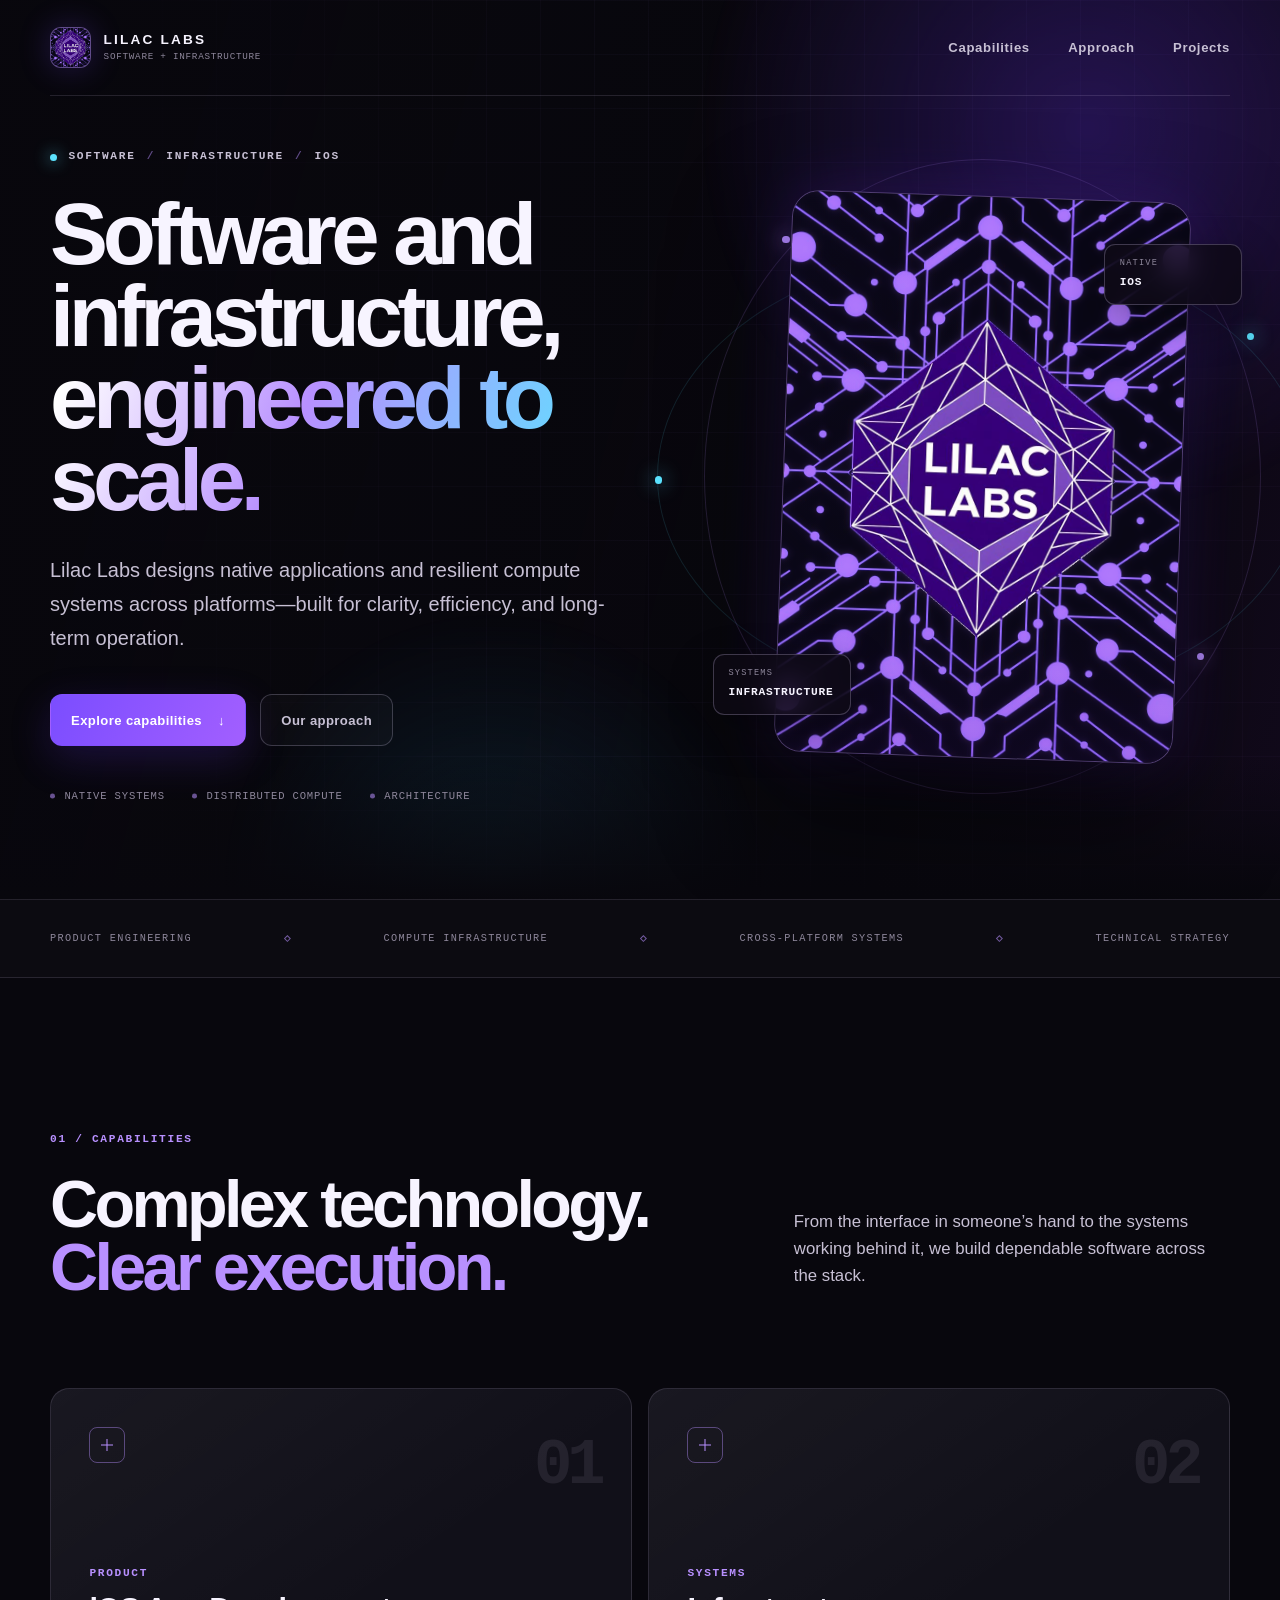
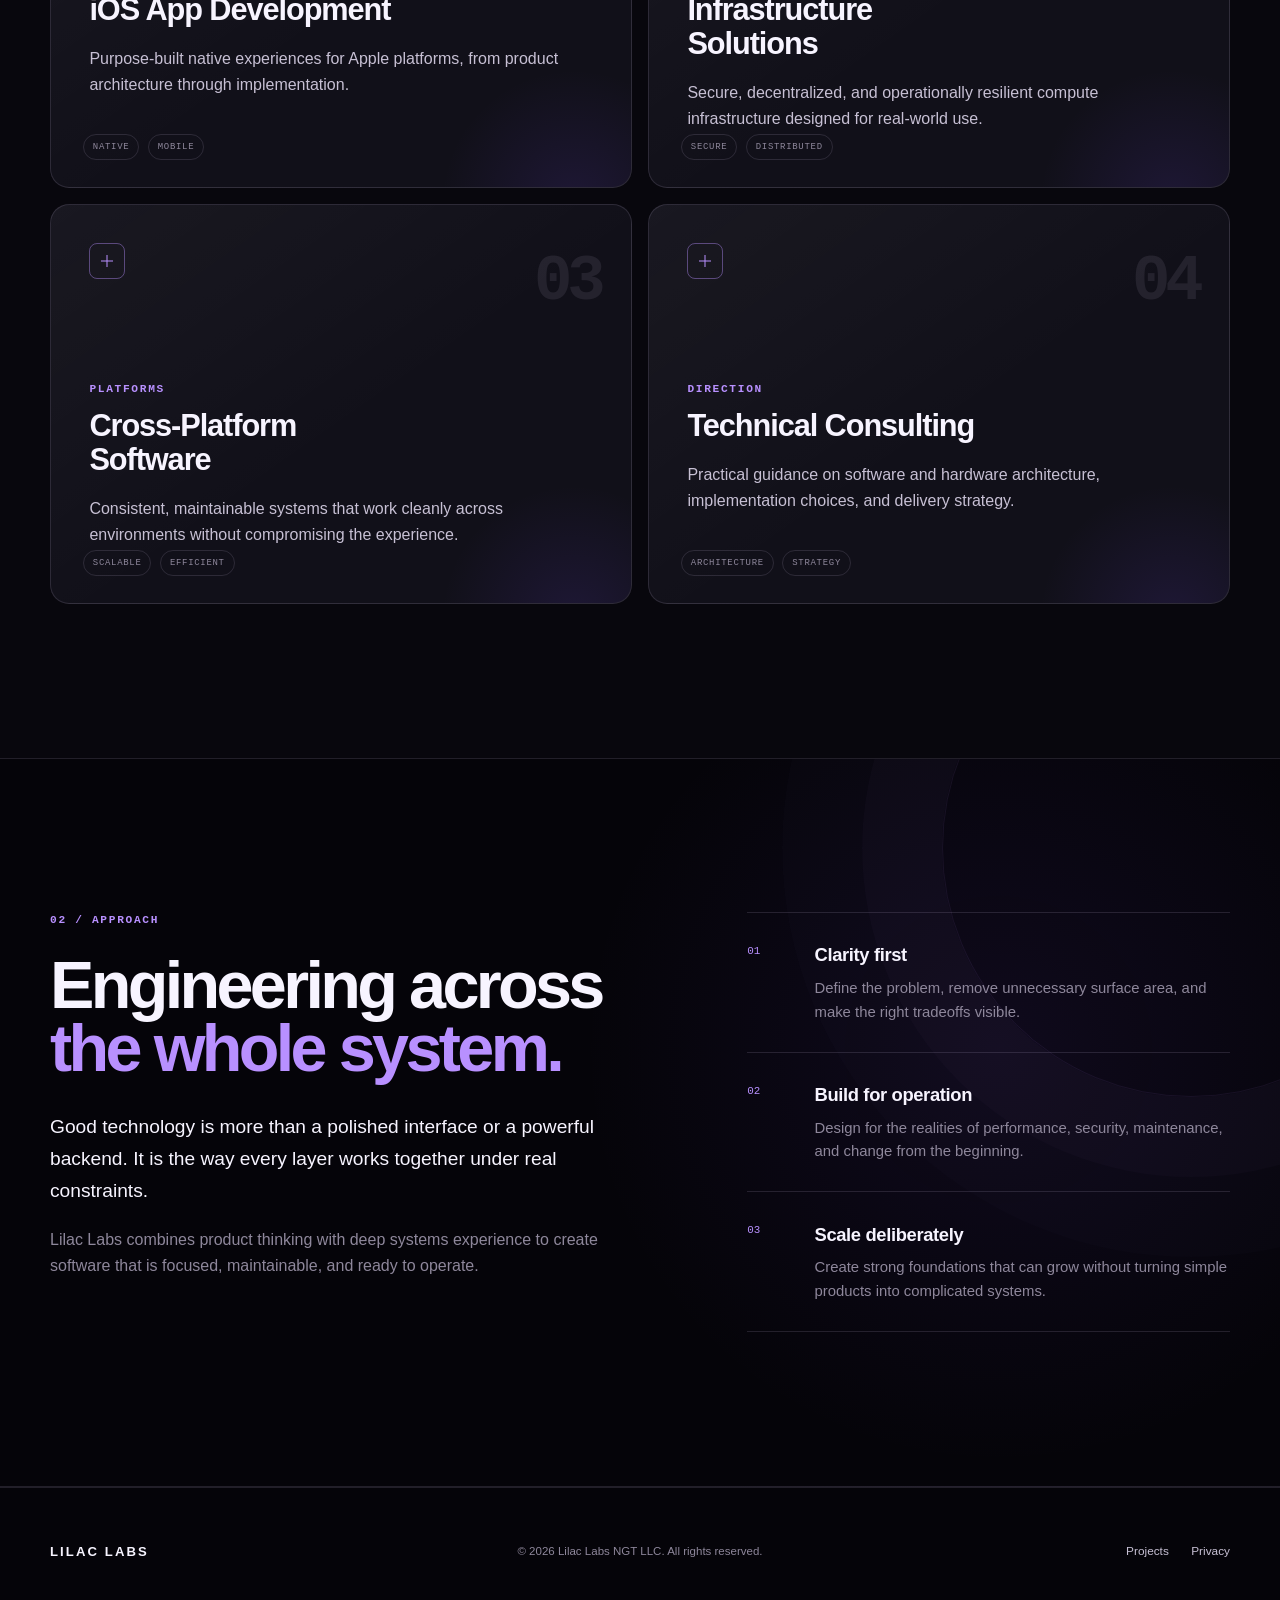
==== commit 43e61d67: "Add Sunny projects page Introduce projects.html presenting Sunny as an educational harness for AI: t" ====
--- a/index.html
+++ b/index.html
@@ -34,6 +34,7 @@
             <nav class="site-nav" aria-label="Main navigation">
                 <a href="#capabilities">Capabilities</a>
                 <a href="#about">Approach</a>
+                <a href="projects.html">Projects</a>
             </nav>
         </header>
 
@@ -214,6 +215,7 @@
                 <a class="footer-brand" href="#top">Lilac Labs</a>
                 <p>© 2026 Lilac Labs NGT LLC. All rights reserved.</p>
                 <div class="footer-links">
+                    <a href="projects.html">Projects</a>
                     <a href="privacy-policy.html">Privacy</a>
                 </div>
             </div>
--- a/styles.css
+++ b/styles.css
@@ -1058,3 +1058,584 @@
         transition-duration: 0.01ms !important;
     }
 }
+
+/* =============================================================================
+   Projects page — Sunny
+   ============================================================================= */
+
+.project-hero {
+    position: relative;
+    display: grid;
+    overflow: hidden;
+    align-items: center;
+    padding: clamp(9rem, 15vh, 11rem) 0 clamp(4rem, 8vh, 6.5rem);
+    border-bottom: 1px solid var(--line);
+    background:
+        linear-gradient(105deg, rgba(8, 7, 13, 0.97) 14%, rgba(8, 7, 13, 0.7) 72%, rgba(22, 12, 35, 0.68)),
+        var(--bg);
+}
+
+.project-hero::after {
+    position: absolute;
+    right: 0;
+    bottom: 0;
+    left: 0;
+    height: 9rem;
+    background: linear-gradient(transparent, var(--bg));
+    content: "";
+    pointer-events: none;
+}
+
+.project-hero h1 {
+    max-width: 14ch;
+    margin: 0;
+    font-size: clamp(3rem, 5.6vw, 5.4rem);
+    font-weight: 600;
+    letter-spacing: -0.058em;
+    line-height: 0.96;
+}
+
+.project-hero h1 em {
+    display: block;
+    background: linear-gradient(112deg, #fff 4%, var(--lilac) 46%, var(--cyan));
+    -webkit-background-clip: text;
+    background-clip: text;
+    color: transparent;
+    font-style: normal;
+}
+
+.status-pill {
+    display: inline-flex;
+    align-items: center;
+    gap: 0.6rem;
+    margin: 2.1rem 0 0;
+    padding: 0.5rem 0.95rem 0.5rem 0.8rem;
+    border: 1px solid rgba(184, 144, 255, 0.32);
+    border-radius: 999px;
+    background: rgba(184, 144, 255, 0.07);
+    color: var(--text-soft);
+    font-family: var(--mono);
+    font-size: 0.66rem;
+    letter-spacing: 0.12em;
+    text-transform: uppercase;
+}
+
+/* --- Nested-layer hero diagram --- */
+
+.harness-visual {
+    display: grid;
+    align-content: center;
+    aspect-ratio: auto;
+    padding: clamp(1.5rem, 4vw, 3rem) 0;
+}
+
+.harness-stage {
+    position: relative;
+    z-index: 2;
+    width: 100%;
+}
+
+.harness-layer {
+    position: relative;
+    padding: 0.95rem clamp(0.85rem, 2vw, 1.15rem) clamp(0.85rem, 2vw, 1.15rem);
+    border: 1px solid rgba(184, 144, 255, 0.16);
+    border-radius: 1.35rem;
+    background: rgba(255, 255, 255, 0.014);
+}
+
+.harness-layer .harness-layer {
+    border-color: rgba(184, 144, 255, 0.24);
+    border-radius: 1.1rem;
+    background: rgba(255, 255, 255, 0.022);
+}
+
+.harness-layer .harness-layer .harness-layer {
+    border-color: rgba(184, 144, 255, 0.34);
+    border-radius: 0.9rem;
+    background: rgba(255, 255, 255, 0.03);
+}
+
+.layer-tag {
+    display: flex;
+    align-items: center;
+    gap: 0.5rem;
+    margin-bottom: 0.85rem;
+    padding-left: 0.15rem;
+    color: rgba(199, 192, 212, 0.72);
+    font-family: var(--mono);
+    font-size: 0.56rem;
+    letter-spacing: 0.16em;
+    text-transform: uppercase;
+}
+
+.layer-tag::before {
+    width: 0.28rem;
+    height: 0.28rem;
+    flex: 0 0 auto;
+    border-radius: 50%;
+    background: var(--lilac);
+    box-shadow: 0 0 0.6rem rgba(184, 144, 255, 0.7);
+    content: "";
+}
+
+.harness-core {
+    position: relative;
+    display: grid;
+    overflow: hidden;
+    justify-items: center;
+    padding: clamp(1.6rem, 4vw, 2.4rem) 1rem;
+    border: 1px solid rgba(184, 144, 255, 0.5);
+    border-radius: 0.75rem;
+    background:
+        linear-gradient(150deg, rgba(123, 77, 255, 0.18), rgba(9, 7, 17, 0.9) 62%),
+        #090711;
+    box-shadow:
+        0 0 3rem rgba(107, 50, 231, 0.28),
+        inset 0 0 0 1px rgba(255, 255, 255, 0.05);
+    text-align: center;
+}
+
+.core-label {
+    position: relative;
+    z-index: 4;
+    color: var(--text);
+    font-family: var(--mono);
+    font-size: 0.72rem;
+    font-weight: 700;
+    letter-spacing: 0.14em;
+    text-transform: uppercase;
+}
+
+.core-sub {
+    position: relative;
+    z-index: 4;
+    margin-top: 0.4rem;
+    color: var(--muted);
+    font-family: var(--mono);
+    font-size: 0.56rem;
+    letter-spacing: 0.1em;
+    text-transform: uppercase;
+}
+
+/* --- Problem: model alone vs. model inside the harness --- */
+
+.contrast {
+    margin-top: clamp(3.5rem, 7vw, 5.5rem);
+    border-top: 1px solid var(--line);
+}
+
+.contrast-head,
+.contrast-row {
+    display: grid;
+    grid-template-columns: minmax(0, 0.82fr) minmax(0, 1.18fr);
+    gap: clamp(1.5rem, 4vw, 3.5rem);
+}
+
+.contrast-head {
+    padding: 1.1rem 0;
+    border-bottom: 1px solid var(--line);
+    color: var(--muted);
+    font-family: var(--mono);
+    font-size: 0.6rem;
+    letter-spacing: 0.14em;
+    text-transform: uppercase;
+}
+
+.contrast-col-b {
+    color: var(--lilac);
+}
+
+.contrast-row {
+    padding: 1.5rem 0;
+    border-bottom: 1px solid var(--line);
+    transition: background-color 220ms ease;
+}
+
+.contrast-row:hover {
+    background: rgba(184, 144, 255, 0.028);
+}
+
+.contrast-row p {
+    margin: 0;
+}
+
+.contrast-a p {
+    color: var(--muted);
+}
+
+.contrast-b {
+    position: relative;
+    padding-left: 1.4rem;
+    color: var(--text-soft);
+}
+
+.contrast-b::before {
+    position: absolute;
+    top: 0.15rem;
+    bottom: 0.15rem;
+    left: 0;
+    width: 2px;
+    border-radius: 2px;
+    background: linear-gradient(var(--lilac), rgba(92, 227, 255, 0.5));
+    content: "";
+}
+
+/* --- Harness layer list --- */
+
+.layer-list {
+    position: relative;
+    margin: clamp(3.5rem, 7vw, 5.5rem) 0 0;
+    padding: 0;
+    border-top: 1px solid var(--line);
+    list-style: none;
+}
+
+.layer-list::before {
+    position: absolute;
+    top: 0;
+    bottom: 0;
+    left: 0.62rem;
+    width: 1px;
+    background: linear-gradient(rgba(184, 144, 255, 0.42), rgba(184, 144, 255, 0.06));
+    content: "";
+}
+
+.layer-list li {
+    position: relative;
+    display: grid;
+    align-items: start;
+    padding: clamp(1.6rem, 3vw, 2.1rem) 0;
+    border-bottom: 1px solid var(--line);
+    grid-template-columns: 3.6rem minmax(0, 0.8fr) minmax(0, 1.35fr);
+    gap: clamp(1.2rem, 3vw, 2.5rem);
+}
+
+.layer-list li::before {
+    position: absolute;
+    top: clamp(1.75rem, 3vw, 2.25rem);
+    left: 0.25rem;
+    width: 0.5rem;
+    height: 0.5rem;
+    border: 1px solid var(--lilac);
+    border-radius: 50%;
+    background: var(--bg);
+    content: "";
+}
+
+.layer-number {
+    padding-left: 1.5rem;
+    color: var(--lilac);
+    font-family: var(--mono);
+    font-size: 0.68rem;
+    line-height: 1.9;
+}
+
+.layer-list h3 {
+    margin: 0;
+    padding-top: 0.1rem;
+    font-size: clamp(1.15rem, 1.8vw, 1.45rem);
+    font-weight: 600;
+    letter-spacing: -0.025em;
+    line-height: 1.25;
+}
+
+.layer-list p {
+    margin: 0;
+    color: var(--text-soft);
+    font-size: 0.96rem;
+}
+
+/* --- Longevity --- */
+
+.longevity {
+    overflow: hidden;
+    border-top: 1px solid var(--line);
+    border-bottom: 1px solid var(--line);
+    background:
+        radial-gradient(circle at 78% 40%, rgba(112, 64, 227, 0.09), transparent 26rem),
+        var(--bg-deep);
+}
+
+.longevity::before {
+    position: absolute;
+    top: -10rem;
+    right: -10rem;
+    width: 31rem;
+    height: 31rem;
+    border: 1px solid rgba(184, 144, 255, 0.08);
+    border-radius: 50%;
+    box-shadow:
+        0 0 0 5rem rgba(184, 144, 255, 0.018),
+        0 0 0 10rem rgba(184, 144, 255, 0.012);
+    content: "";
+}
+
+.longevity-layout {
+    position: relative;
+    z-index: 1;
+    display: grid;
+    align-items: start;
+    grid-template-columns: minmax(0, 0.92fr) minmax(320px, 0.78fr);
+    gap: clamp(4rem, 10vw, 9rem);
+}
+
+.longevity h2,
+.beta h2 {
+    margin: 0;
+    font-size: clamp(2.8rem, 5.2vw, 5.2rem);
+    font-weight: 600;
+    letter-spacing: -0.055em;
+    line-height: 0.94;
+}
+
+.longevity h2 span,
+.beta h2 span {
+    color: var(--lilac);
+}
+
+.longevity-copy > p:last-of-type {
+    color: var(--muted);
+}
+
+.swap {
+    margin-top: 2.8rem;
+    padding: 1.4rem;
+    border: 1px solid var(--line);
+    border-radius: 1rem;
+    background: rgba(255, 255, 255, 0.018);
+}
+
+.swap-caption,
+.swap-foot {
+    margin: 0;
+    color: var(--muted);
+    font-family: var(--mono);
+    font-size: 0.58rem;
+    letter-spacing: 0.14em;
+    text-transform: uppercase;
+}
+
+.swap-rail {
+    display: grid;
+    margin: 0.9rem 0;
+    grid-auto-columns: 1fr;
+    grid-auto-flow: column;
+    gap: 0.6rem;
+}
+
+.swap-chip {
+    padding: 0.85rem 0.5rem;
+    border: 1px dashed rgba(184, 144, 255, 0.28);
+    border-radius: 0.55rem;
+    color: var(--muted);
+    font-family: var(--mono);
+    font-size: 0.6rem;
+    letter-spacing: 0.1em;
+    text-align: center;
+    text-transform: uppercase;
+}
+
+.swap-chip.is-active {
+    border-style: solid;
+    border-color: rgba(184, 144, 255, 0.6);
+    background: rgba(184, 144, 255, 0.09);
+    box-shadow: 0 0 1.6rem rgba(123, 77, 255, 0.2);
+    color: var(--text);
+}
+
+.swap-foot {
+    color: rgba(199, 192, 212, 0.6);
+}
+
+/* --- Experience --- */
+
+.experience-grid .capability-card {
+    padding-bottom: 5rem;
+}
+
+.experience-grid .card-marker {
+    margin-bottom: clamp(2.75rem, 5vw, 4.25rem);
+}
+
+.experience-grid .capability-card h3 {
+    max-width: 20ch;
+}
+
+/* --- Beta waitlist --- */
+
+.beta-layout {
+    display: grid;
+    align-items: start;
+    grid-template-columns: minmax(0, 1fr) minmax(320px, 0.85fr);
+    gap: clamp(3rem, 8vw, 6rem);
+}
+
+.beta-copy > p:last-of-type {
+    color: var(--muted);
+}
+
+/* Light card: Tally's embed ships a light theme (dark text, dark submit
+   button), so it needs a light ground to read correctly. Doubles as the one
+   bright focal point on the page, exactly where the call to action is. */
+.beta-card {
+    position: relative;
+    overflow: hidden;
+    padding: clamp(1.5rem, 3vw, 2.1rem);
+    border: 1px solid rgba(184, 144, 255, 0.45);
+    border-radius: 1.2rem;
+    background:
+        linear-gradient(155deg, #fdfcff 8%, #f3eefc 100%);
+    box-shadow:
+        0 1.8rem 4.5rem rgba(0, 0, 0, 0.45),
+        0 0 3.5rem rgba(123, 77, 255, 0.22);
+    color: #221d33;
+}
+
+.beta-card-label {
+    margin: 0 0 1.1rem;
+    padding-bottom: 1.1rem;
+    border-bottom: 1px solid rgba(34, 29, 51, 0.14);
+    color: #6636d8;
+    font-family: var(--mono);
+    font-size: 0.62rem;
+    letter-spacing: 0.15em;
+    text-transform: uppercase;
+}
+
+/* Fixed height: the embed's dynamic-height resize needs Tally's loadEmbeds(),
+   which we bypass by setting src directly. Sized for the label wrapping. */
+.beta-form iframe {
+    display: block;
+    width: 100%;
+    height: 230px;
+    border: 0;
+    color-scheme: normal;
+}
+
+.form-notice {
+    margin: 0;
+    padding: 1.4rem;
+    border: 1px dashed rgba(34, 29, 51, 0.28);
+    border-radius: 0.7rem;
+    color: #4b4460;
+    font-size: 0.88rem;
+}
+
+.form-notice code {
+    color: #221d33;
+    font-family: var(--mono);
+    font-size: 0.8rem;
+}
+
+.form-notice a {
+    color: #5a2fc4;
+    text-underline-offset: 3px;
+}
+
+.form-fallback {
+    margin: 0.9rem 0 0;
+    color: #6a6382;
+    font-size: 0.76rem;
+}
+
+.form-fallback a {
+    color: #5a2fc4;
+    text-decoration-color: rgba(90, 47, 196, 0.45);
+    text-underline-offset: 3px;
+}
+
+.form-fallback a:hover {
+    color: #3f1f96;
+}
+
+@media (max-width: 960px) {
+    .harness-visual {
+        width: min(88vw, 30rem);
+        padding: 0;
+    }
+
+    .longevity-layout,
+    .beta-layout {
+        grid-template-columns: 1fr;
+    }
+
+    .layer-list li {
+        grid-template-columns: 3.2rem minmax(0, 1fr);
+        gap: 0.5rem 1rem;
+    }
+
+    .layer-list h3,
+    .layer-list p {
+        grid-column: 2;
+    }
+}
+
+@media (max-width: 760px) {
+    .contrast-head {
+        display: none;
+    }
+
+    .contrast-row {
+        padding: 1.4rem 0;
+        grid-template-columns: 1fr;
+        gap: 1rem;
+    }
+
+    .contrast-a::before,
+    .contrast-b::before {
+        display: block;
+        margin-bottom: 0.45rem;
+        color: var(--muted);
+        content: "A model on its own";
+        font-family: var(--mono);
+        font-size: 0.55rem;
+        letter-spacing: 0.14em;
+        text-transform: uppercase;
+    }
+
+    .contrast-b {
+        padding-left: 0;
+    }
+
+    .contrast-b::before {
+        position: static;
+        width: auto;
+        height: auto;
+        border-radius: 0;
+        background: none;
+        color: var(--lilac);
+        content: "Inside Sunny";
+    }
+}
+
+@media (max-width: 680px) {
+    .project-hero {
+        padding: 8.5rem 0 4rem;
+    }
+
+    .project-hero h1 {
+        max-width: none;
+        font-size: clamp(2.7rem, 12vw, 3.9rem);
+    }
+
+    .harness-visual {
+        width: 100%;
+    }
+
+    .layer-list h3 {
+        font-size: 1.15rem;
+    }
+
+    .longevity h2,
+    .beta h2 {
+        font-size: clamp(2.7rem, 13vw, 4rem);
+    }
+
+    .swap-rail {
+        grid-auto-flow: row;
+    }
+
+    .beta-form iframe {
+        height: 300px;
+    }
+}
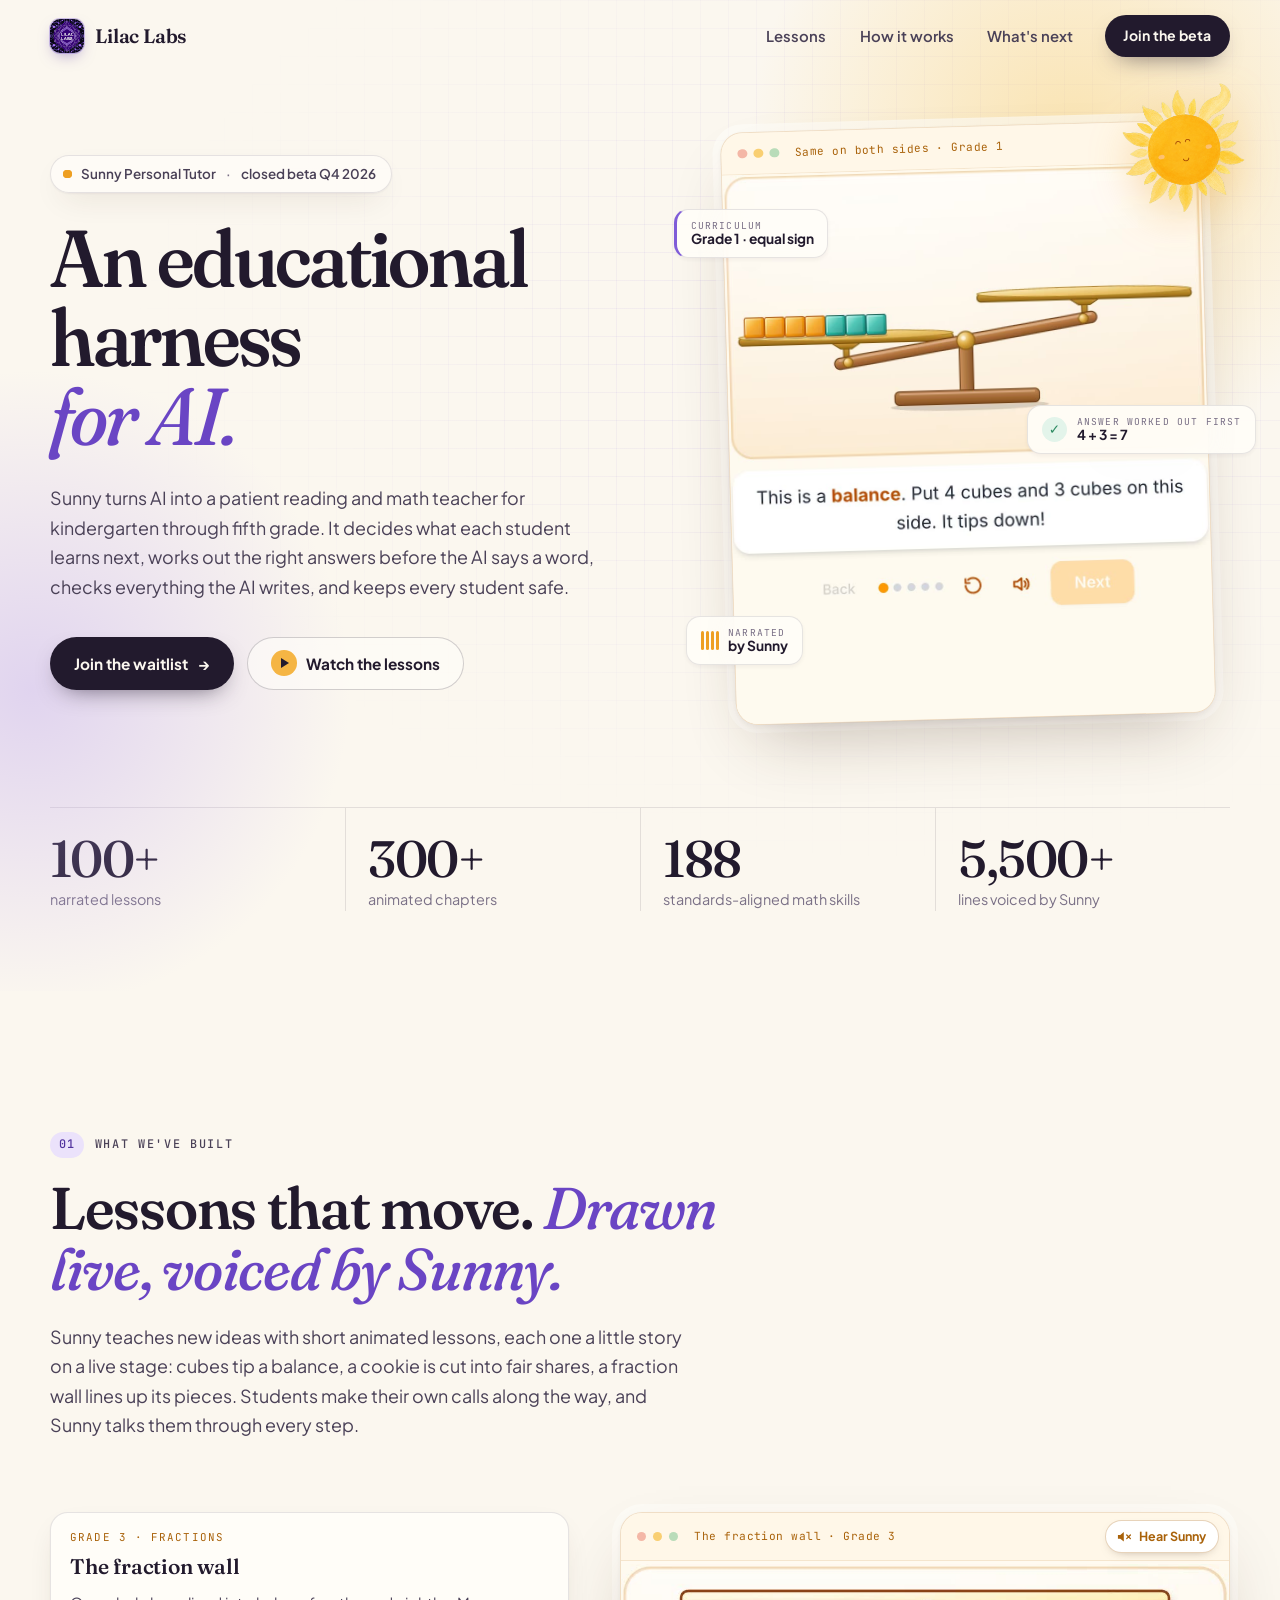
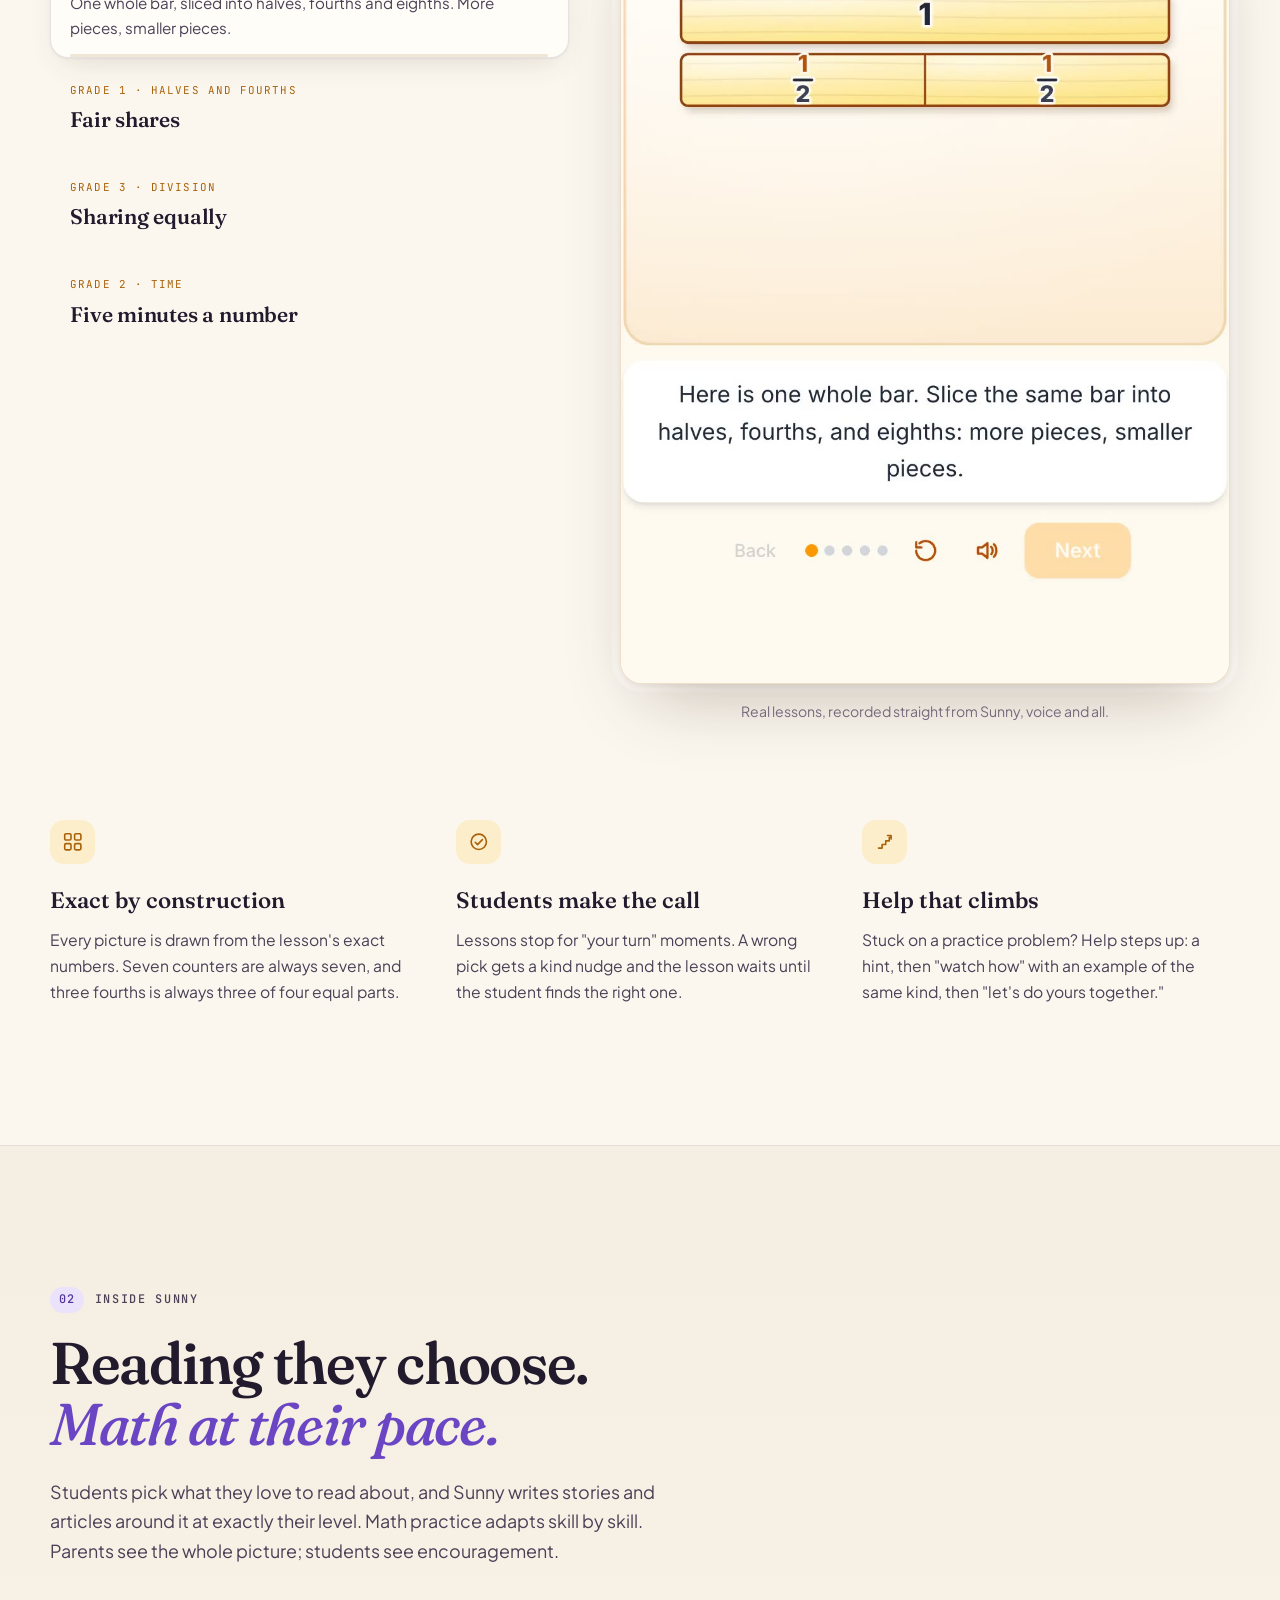
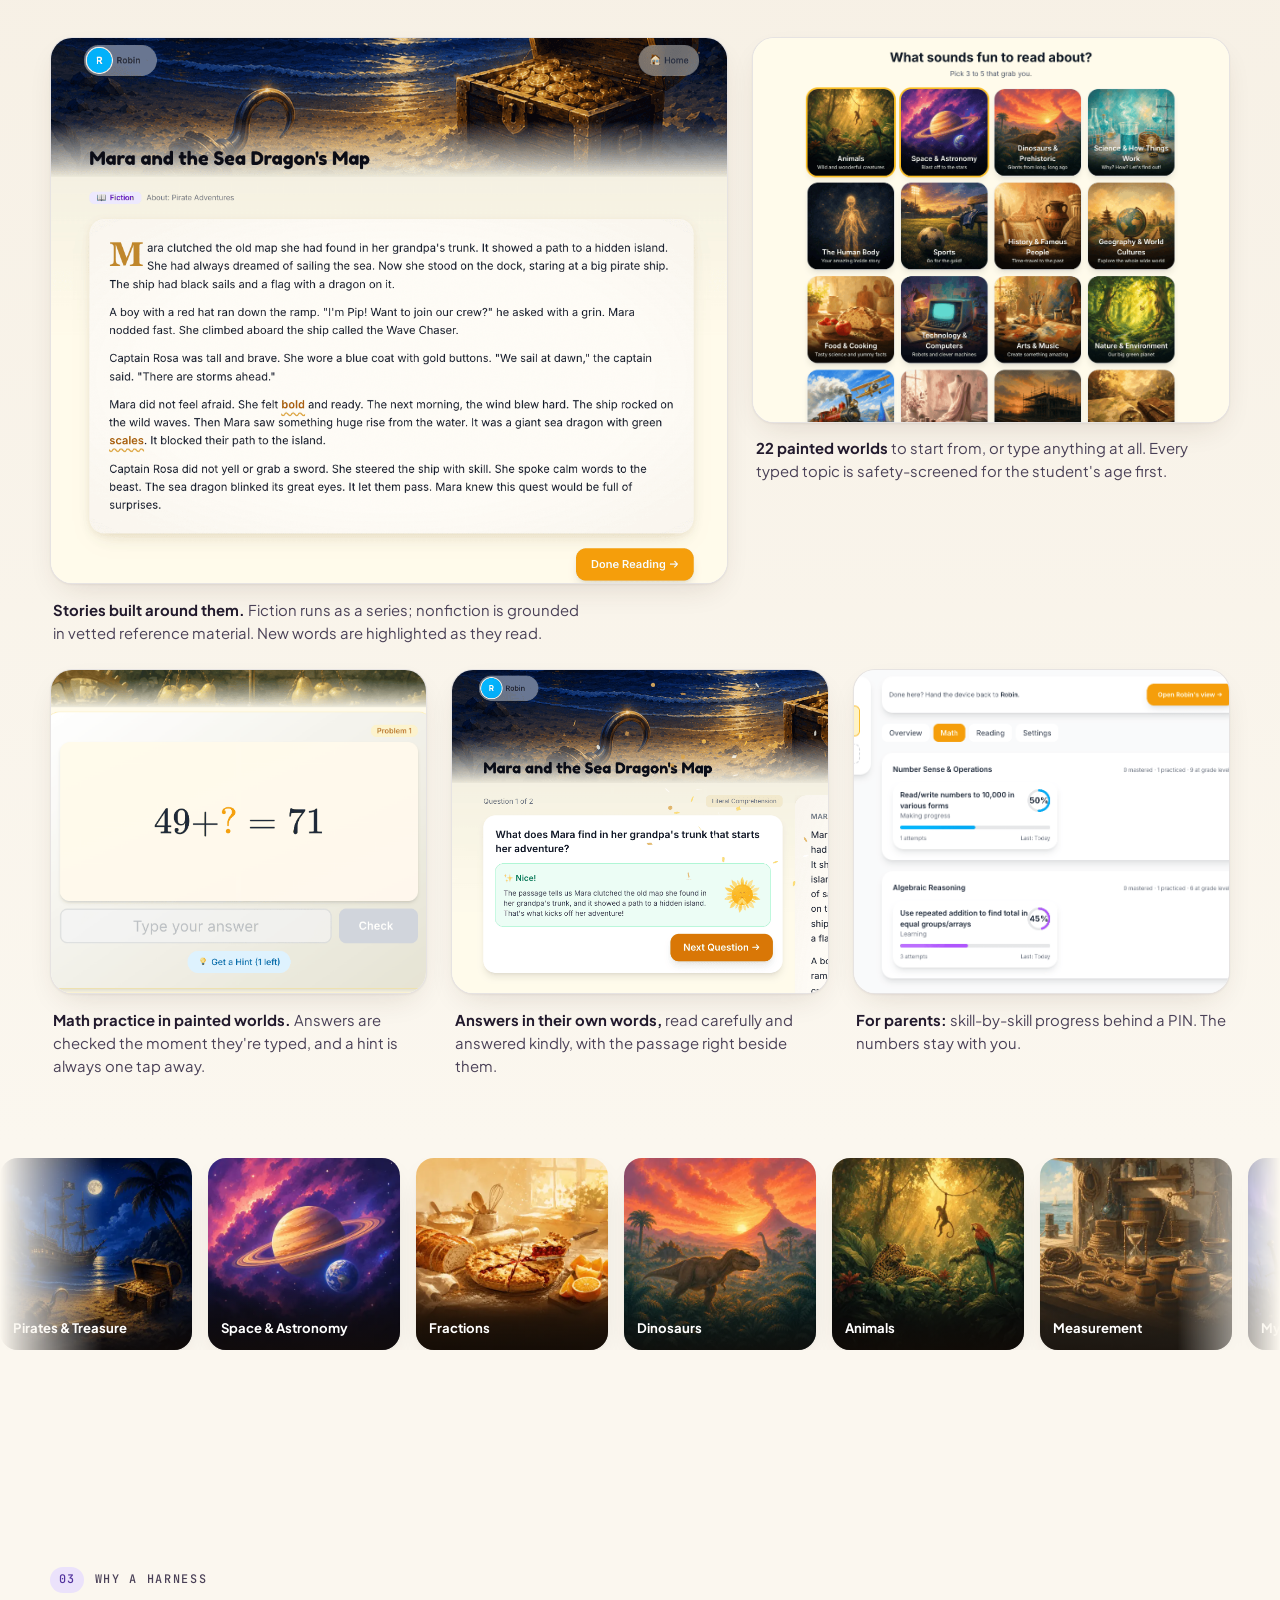
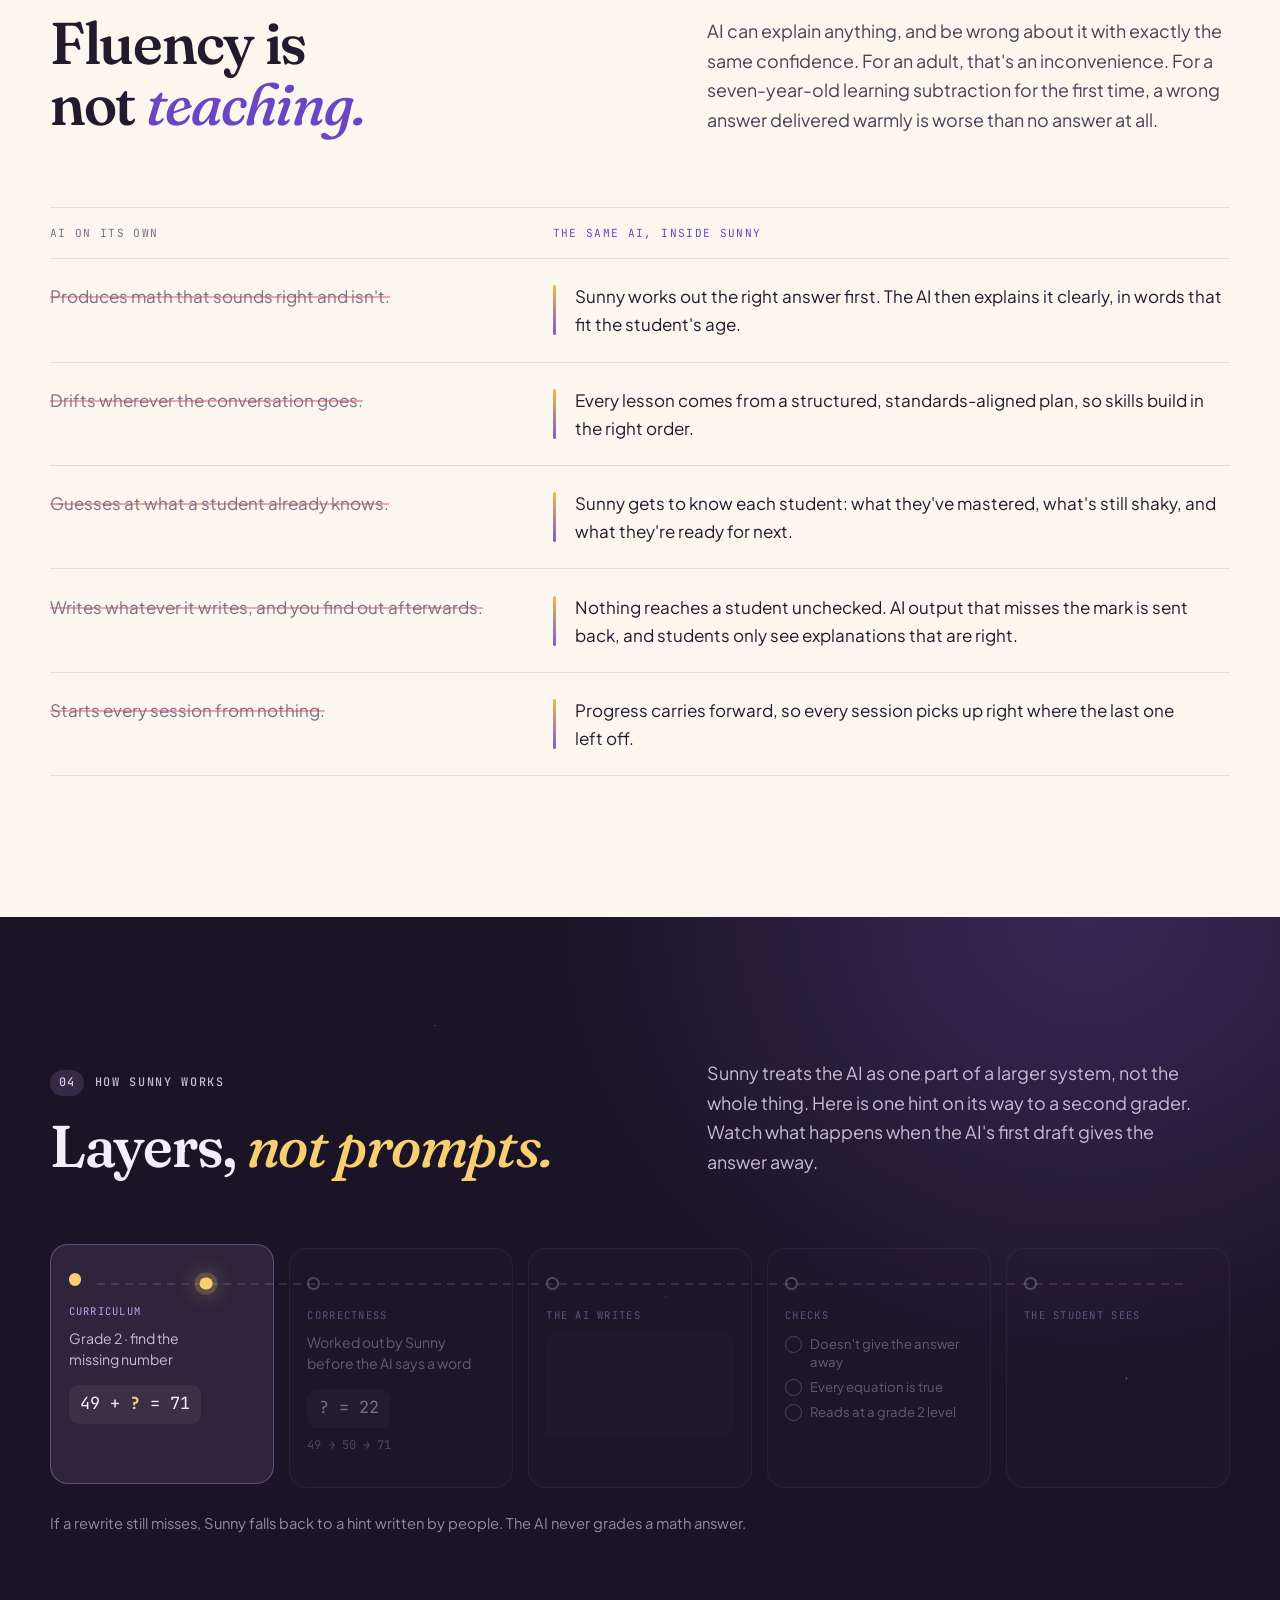
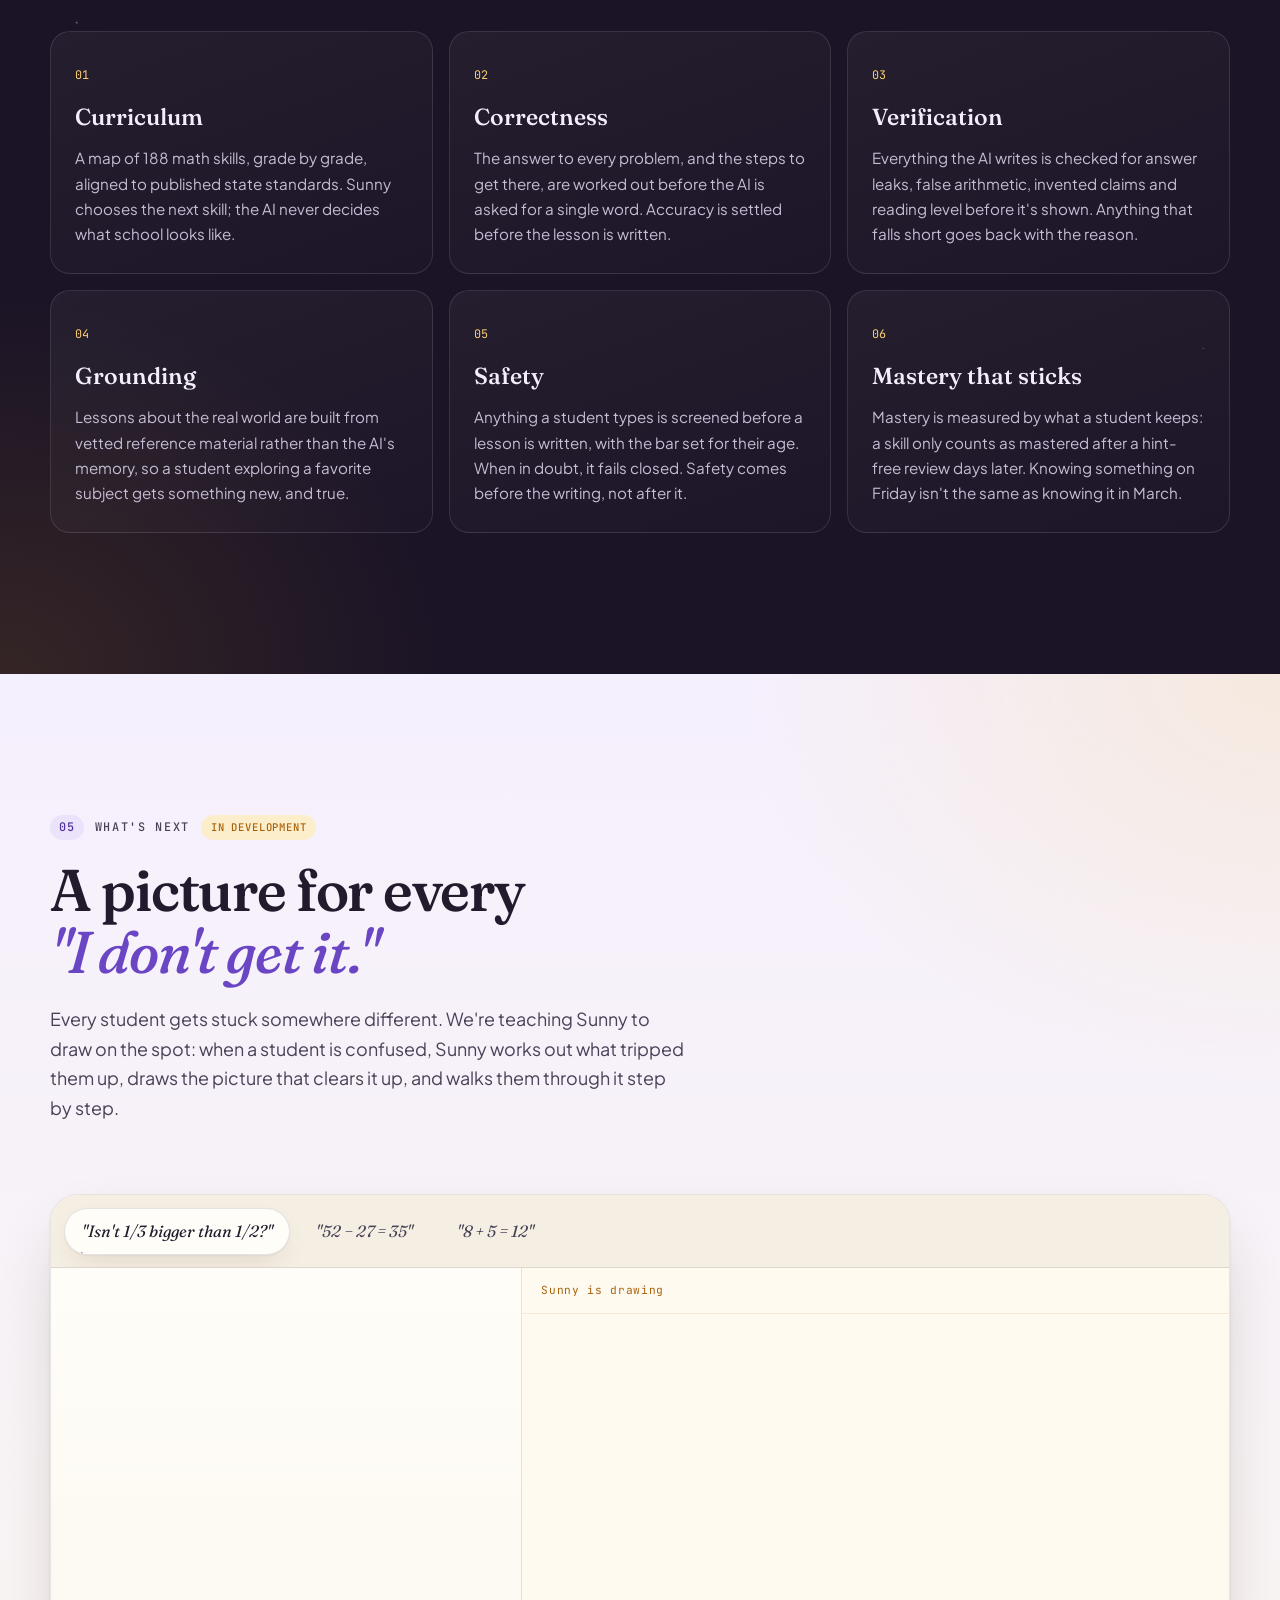
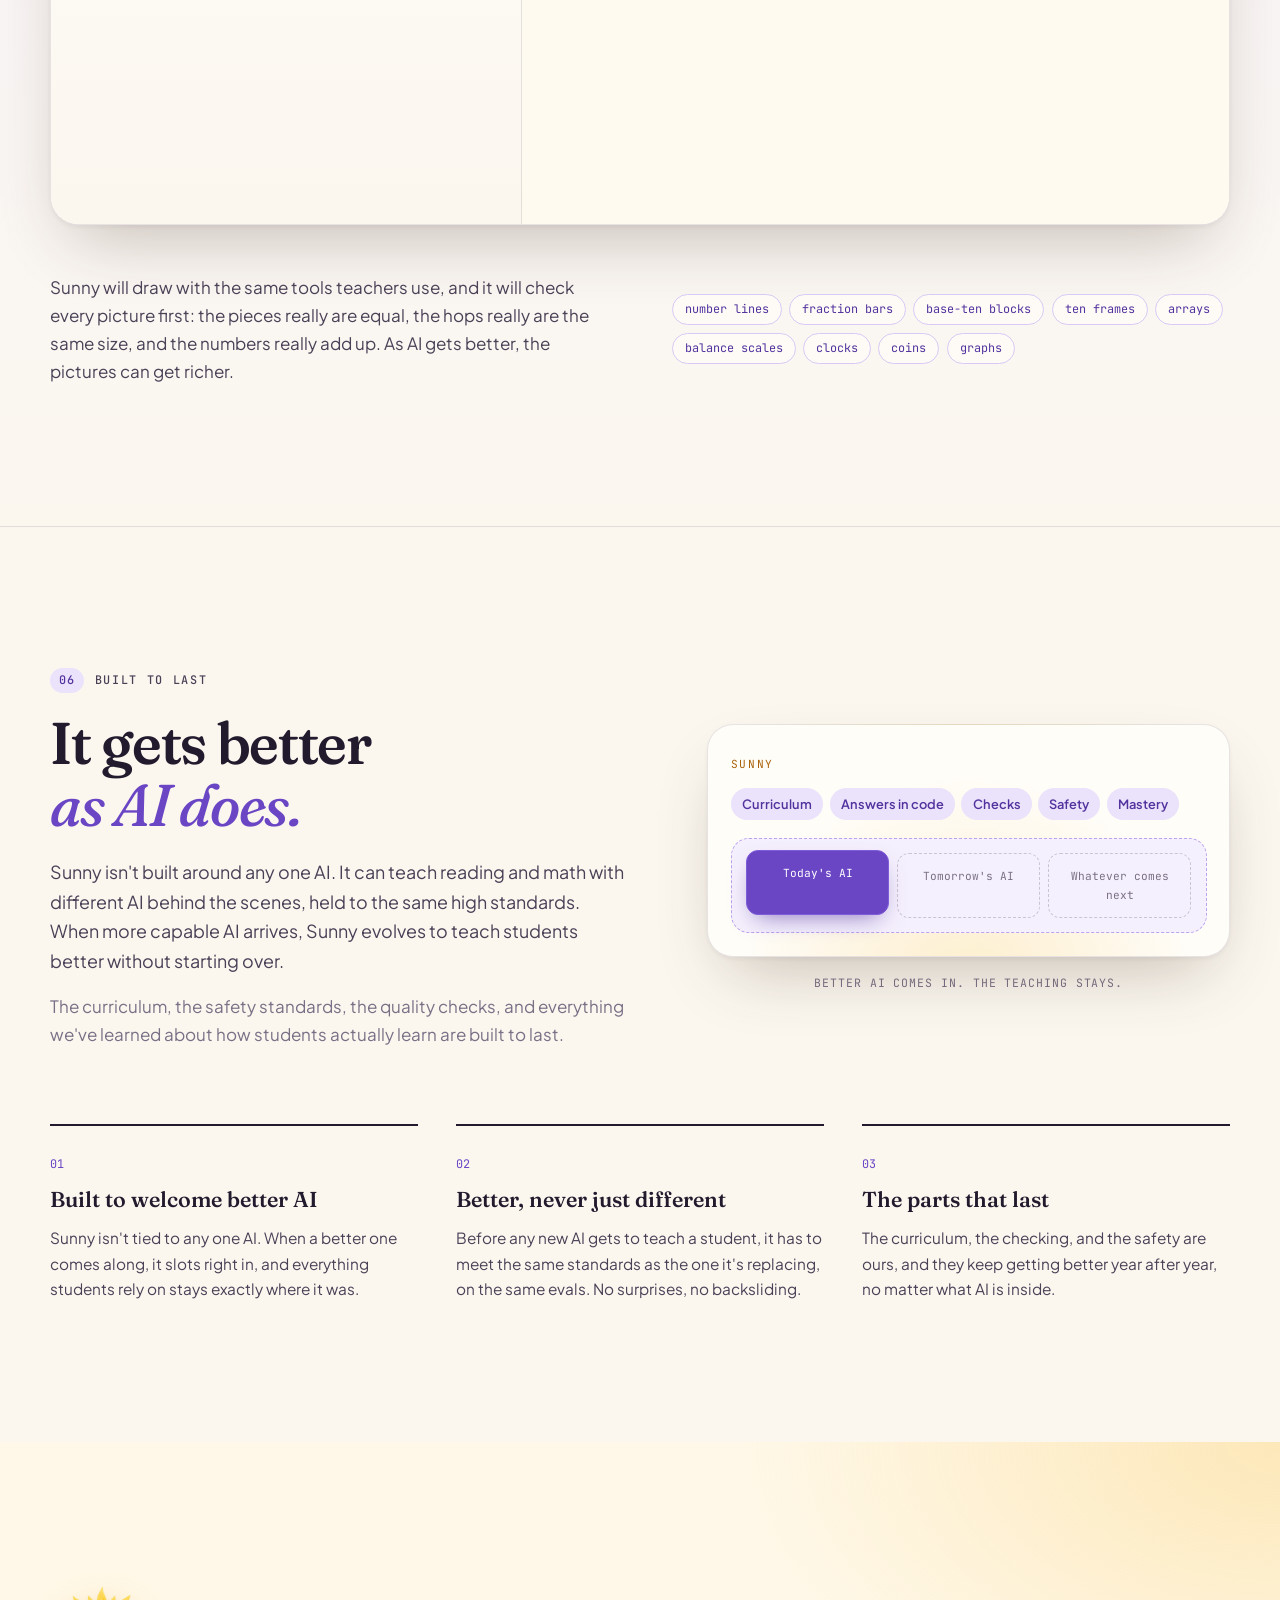
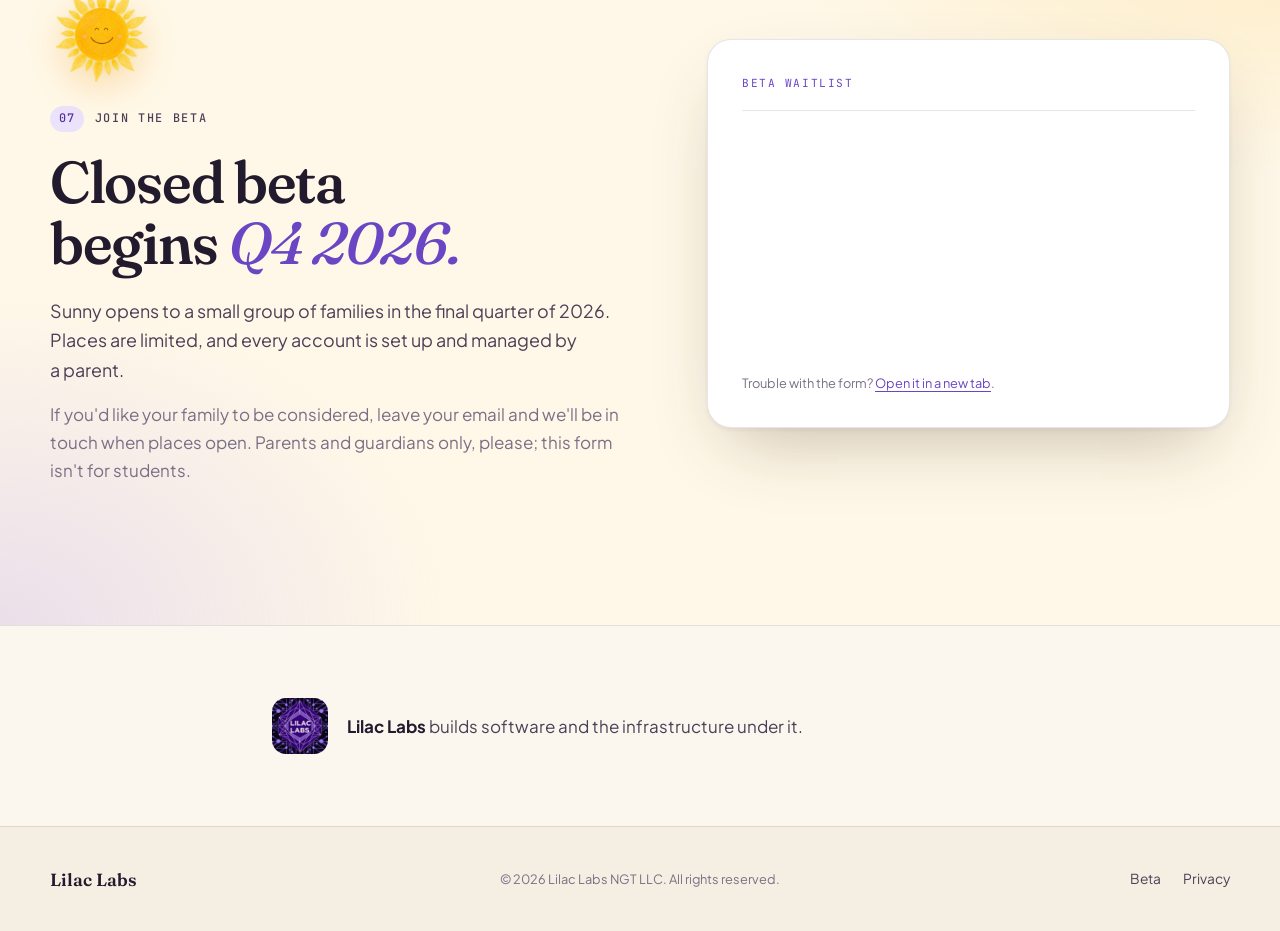
==== commit 439033e5: "Redesign the site around Sunny The home page is now about Sunny, an educational harness for AI: - A " ====
--- a/index.html
+++ b/index.html
@@ -3,223 +3,595 @@
 <head>
     <meta charset="UTF-8">
     <meta name="viewport" content="width=device-width, initial-scale=1.0">
-    <meta name="description" content="Lilac Labs designs native applications, resilient infrastructure, and cross-platform software engineered to scale.">
-    <meta name="theme-color" content="#08070d">
+    <meta name="description" content="Sunny is an educational harness for AI: it decides what K–5 students learn, works out the right answers first, checks everything the AI writes, and teaches through narrated, animated lessons. Closed beta Q4 2026.">
+    <meta name="theme-color" content="#fbf7ef">
     <meta property="og:type" content="website">
-    <meta property="og:title" content="Lilac Labs — Software and infrastructure, engineered to scale">
-    <meta property="og:description" content="Native applications, resilient infrastructure, and cross-platform systems built with precision.">
+    <meta property="og:title" content="Sunny — An educational harness for AI | Lilac Labs">
+    <meta property="og:description" content="Narrated, animated K–5 lessons, with every answer worked out in code and everything the AI writes checked before a student sees it.">
     <meta property="og:url" content="https://www.lilaclabs.com/">
-    <meta property="og:image" content="https://www.lilaclabs.com/og.png">
-    <meta property="og:image:alt" content="Lilac Labs — Software and infrastructure, engineered to scale.">
+    <meta property="og:image" content="https://www.lilaclabs.com/og-sunny.png">
+    <meta property="og:image:alt" content="Sunny by Lilac Labs: an educational harness for AI.">
     <meta name="twitter:card" content="summary_large_image">
     <link rel="canonical" href="https://www.lilaclabs.com/">
+    <link rel="icon" href="assets/art/sunny-96.png">
+    <link rel="preconnect" href="https://fonts.googleapis.com">
+    <link rel="preconnect" href="https://fonts.gstatic.com" crossorigin>
+    <link rel="stylesheet" href="https://fonts.googleapis.com/css2?family=Fraunces:ital,opsz,wght,SOFT@0,9..144,300..700,0..100;1,9..144,300..700,0..100&family=JetBrains+Mono:wght@400;500&family=Plus+Jakarta+Sans:wght@400;500;600;700&display=swap">
     <link rel="stylesheet" href="styles.css">
-    <title>Lilac Labs — Software &amp; Infrastructure</title>
+    <script>document.documentElement.classList.add("js");</script>
+    <title>Sunny — An educational harness for AI | Lilac Labs</title>
 </head>
 <body>
     <a class="skip-link" href="#main-content">Skip to content</a>
 
-    <div class="site-shell">
-        <header class="site-header">
+    <header class="site-header" data-header>
+        <div class="header-inner">
             <a class="brand" href="#top" aria-label="Lilac Labs home">
-                <span class="brand-icon" aria-hidden="true">
-                    <img src="lilaclabs-avatar.png" alt="">
-                </span>
-                <span class="brand-type">
-                    <strong>Lilac Labs</strong>
-                    <small>Software + infrastructure</small>
-                </span>
+                <img class="brand-mark" src="lilaclabs-avatar.png" alt="" width="34" height="34">
+                <span class="brand-name">Lilac Labs</span>
             </a>
-
             <nav class="site-nav" aria-label="Main navigation">
-                <a href="#capabilities">Capabilities</a>
-                <a href="#about">Approach</a>
-                <a href="projects.html">Projects</a>
+                <a href="#lessons">Lessons</a>
+                <a href="#harness">How it works</a>
+                <a href="#next">What's next</a>
             </nav>
-        </header>
-
-        <main id="main-content">
-            <section class="hero" id="top">
-                <div class="hero-grid" aria-hidden="true"></div>
-                <div class="hero-glow hero-glow-one" aria-hidden="true"></div>
-                <div class="hero-glow hero-glow-two" aria-hidden="true"></div>
-
-                <div class="content hero-layout">
-                    <div class="hero-copy">
-                        <p class="eyebrow">
-                            <span class="status-dot" aria-hidden="true"></span>
-                            Software <span>/</span> Infrastructure <span>/</span> iOS
-                        </p>
-                        <h1>Software and infrastructure, <em>engineered to scale.</em></h1>
-                        <p class="hero-lede">
-                            Lilac Labs designs native applications and resilient compute systems
-                            across platforms—built for clarity, efficiency, and long-term operation.
-                        </p>
-
-                        <div class="hero-actions">
-                            <a class="button button-primary" href="#capabilities">
-                                Explore capabilities
-                                <span aria-hidden="true">↓</span>
-                            </a>
-                            <a class="button button-secondary" href="#about">Our approach</a>
+            <a class="button button-small" href="#beta">Join the beta</a>
+        </div>
+    </header>
+
+    <main id="main-content">
+
+        <!-- ============================== Hero ============================== -->
+        <section class="hero" id="top">
+            <div class="hero-paper" aria-hidden="true"></div>
+            <div class="hero-glow glow-sun" aria-hidden="true"></div>
+            <div class="hero-glow glow-lilac" aria-hidden="true"></div>
+
+            <div class="wrap hero-layout">
+                <div class="hero-copy">
+                    <p class="pill" data-rise>
+                        <span class="pulse-dot" aria-hidden="true"></span>
+                        Sunny Personal Tutor <span class="pill-sep">·</span> closed beta Q4 2026
+                    </p>
+                    <h1 data-rise style="--d: 80ms">An educational harness <em>for AI.</em></h1>
+                    <p class="hero-lede" data-rise style="--d: 160ms">
+                        Sunny turns AI into a patient reading and math teacher for kindergarten
+                        through fifth grade. It decides what each student learns next, works out
+                        the right answers before the AI says a word, checks everything the AI
+                        writes, and keeps every student safe.
+                    </p>
+                    <div class="hero-actions" data-rise style="--d: 240ms">
+                        <a class="button" href="#beta">Join the waitlist <span aria-hidden="true">→</span></a>
+                        <a class="button button-ghost" href="#lessons">
+                            <span class="play-glyph" aria-hidden="true"></span>
+                            Watch the lessons
+                        </a>
+                    </div>
+                </div>
+
+                <div class="hero-stage" data-rise style="--d: 200ms" data-tilt>
+                    <img class="hero-sunny" src="assets/art/sunny-wave.png" alt="" width="280" height="280">
+                    <figure class="device">
+                        <div class="device-bar" aria-hidden="true">
+                            <span></span><span></span><span></span>
+                            <p>Same on both sides · Grade 1</p>
                         </div>
-
-                        <div class="hero-signals">
-                            <span>Native systems</span>
-                            <span>Distributed compute</span>
-                            <span>Architecture</span>
+                        <video class="device-video" src="assets/lessons/balance.mp4" poster="assets/lessons/balance.jpg"
+                               autoplay muted loop playsinline preload="auto" data-autoplay
+                               aria-label="A Sunny lesson: cubes tip a balance until both sides hold the same amount."></video>
+                    </figure>
+                    <div class="float-chip chip-curriculum" aria-hidden="true">
+                        <span class="chip-k">Curriculum</span>
+                        <strong>Grade 1 · equal sign</strong>
+                    </div>
+                    <div class="float-chip chip-answer" aria-hidden="true">
+                        <span class="chip-check">✓</span>
+                        <span><span class="chip-k">Answer worked out first</span><strong>4 + 3 = 7</strong></span>
+                    </div>
+                    <div class="float-chip chip-voice" aria-hidden="true">
+                        <span class="wave-bars"><i></i><i></i><i></i><i></i></span>
+                        <span><span class="chip-k">Narrated</span><strong>by Sunny</strong></span>
+                    </div>
+                </div>
+            </div>
+
+            <div class="wrap">
+                <dl class="stats" data-reveal>
+                    <div><dt>narrated lessons</dt><dd data-count="100" data-suffix="+">100+</dd></div>
+                    <div><dt>animated chapters</dt><dd data-count="300" data-suffix="+">300+</dd></div>
+                    <div><dt>standards-aligned math skills</dt><dd data-count="188">188</dd></div>
+                    <div><dt>lines voiced by Sunny</dt><dd data-count="5500" data-suffix="+">5,500+</dd></div>
+                </dl>
+            </div>
+        </section>
+
+        <!-- ============================== Lessons ============================== -->
+        <section class="section lessons" id="lessons">
+            <div class="wrap">
+                <div class="section-head" data-reveal>
+                    <p class="kicker"><span>01</span> What we've built</p>
+                    <h2>Lessons that move. <em>Drawn live, voiced by Sunny.</em></h2>
+                    <p class="section-lede">
+                        Sunny teaches new ideas with short animated lessons, each one a little story
+                        on a live stage: cubes tip a balance, a cookie is cut into fair shares, a
+                        fraction wall lines up its pieces. Students make their own calls along the
+                        way, and Sunny talks them through every step.
+                    </p>
+                </div>
+
+                <div class="reel" data-reel data-reveal>
+                    <ol class="reel-list" role="tablist" aria-label="Lesson clips">
+                        <!-- Filled from data attributes on each button; the first is active. -->
+                        <li><button type="button" role="tab" aria-controls="reel-screen" class="reel-tab is-active" aria-selected="true" data-src="assets/lessons/fraction-wall.mp4" data-poster="assets/lessons/fraction-wall.jpg">
+                            <span class="reel-grade">Grade 3 · Fractions</span>
+                            <strong>The fraction wall</strong>
+                            <span class="reel-desc">One whole bar, sliced into halves, fourths and eighths. More pieces, smaller pieces.</span>
+                            <span class="reel-progress" aria-hidden="true"><i></i></span>
+                        </button></li>
+                        <li><button type="button" role="tab" aria-controls="reel-screen" class="reel-tab" aria-selected="false" data-src="assets/lessons/fair-shares.mp4" data-poster="assets/lessons/fair-shares.jpg">
+                            <span class="reel-grade">Grade 1 · Halves and fourths</span>
+                            <strong>Fair shares</strong>
+                            <span class="reel-desc">Two friends, one cookie. Uh-oh, the pieces aren't the same size. Let's cut it fairly.</span>
+                            <span class="reel-progress" aria-hidden="true"><i></i></span>
+                        </button></li>
+                        <li><button type="button" role="tab" aria-controls="reel-screen" class="reel-tab" aria-selected="false" data-src="assets/lessons/sharing.mp4" data-poster="assets/lessons/sharing.jpg">
+                            <span class="reel-grade">Grade 3 · Division</span>
+                            <strong>Sharing equally</strong>
+                            <span class="reel-desc">Strawberries are dealt into boxes one at a time until every box holds the same.</span>
+                            <span class="reel-progress" aria-hidden="true"><i></i></span>
+                        </button></li>
+                        <li><button type="button" role="tab" aria-controls="reel-screen" class="reel-tab" aria-selected="false" data-src="assets/lessons/clock.mp4" data-poster="assets/lessons/clock.jpg">
+                            <span class="reel-grade">Grade 2 · Time</span>
+                            <strong>Five minutes a number</strong>
+                            <span class="reel-desc">The long hand sweeps the clock face, counting by fives as it goes.</span>
+                            <span class="reel-progress" aria-hidden="true"><i></i></span>
+                        </button></li>
+                    </ol>
+
+                    <figure class="reel-screen" id="reel-screen" role="tabpanel">
+                        <div class="device device-flat">
+                            <div class="device-bar">
+                                <span aria-hidden="true"></span><span aria-hidden="true"></span><span aria-hidden="true"></span>
+                                <p data-reel-title aria-hidden="true">The fraction wall · Grade 3</p>
+                                <button type="button" class="sound-toggle" aria-pressed="false" data-sound>
+                                    <svg class="sound-icon" viewBox="0 0 24 24" aria-hidden="true">
+                                        <path class="sound-body" d="M4 9.5h3.2L12 5.5v13l-4.8-4H4z"/>
+                                        <path class="sound-off" d="M16 9.5l5 5M21 9.5l-5 5"/>
+                                        <path class="sound-on" d="M15.5 9a4 4 0 0 1 0 6M18 6.5a7.5 7.5 0 0 1 0 11"/>
+                                    </svg>
+                                    <span data-sound-label>Hear Sunny</span>
+                                </button>
+                            </div>
+                            <video class="device-video" muted playsinline preload="none" data-reel-video
+                                   poster="assets/lessons/fraction-wall.jpg" aria-label="Lesson clip"></video>
                         </div>
-                    </div>
-
-                    <div class="hero-visual">
-                        <div class="visual-orbit orbit-one" aria-hidden="true"></div>
-                        <div class="visual-orbit orbit-two" aria-hidden="true"></div>
-                        <div class="brand-panel">
-                            <img src="lilaclabs-dark.png" alt="Lilac Labs geometric circuit mark">
-                            <div class="panel-scan" aria-hidden="true"></div>
-                        </div>
-                        <div class="tech-tag tech-tag-top" aria-hidden="true">
-                            <span>Native</span>
-                            <strong>iOS</strong>
-                        </div>
-                        <div class="tech-tag tech-tag-bottom" aria-hidden="true">
-                            <span>Systems</span>
-                            <strong>Infrastructure</strong>
-                        </div>
-                    </div>
-                </div>
-            </section>
-
-            <section class="signal-bar" aria-label="Lilac Labs disciplines">
-                <div class="content signal-track">
-                    <span>Product engineering</span>
-                    <i aria-hidden="true"></i>
-                    <span>Compute infrastructure</span>
-                    <i aria-hidden="true"></i>
-                    <span>Cross-platform systems</span>
-                    <i aria-hidden="true"></i>
-                    <span>Technical strategy</span>
-                </div>
-            </section>
-
-            <section class="section capabilities" id="capabilities">
-                <div class="content">
-                    <div class="section-heading">
-                        <div>
-                            <p class="section-kicker">01 / Capabilities</p>
-                            <h2>Complex technology.<br><span>Clear execution.</span></h2>
-                        </div>
-                        <p>
-                            From the interface in someone’s hand to the systems working behind it,
-                            we build dependable software across the stack.
-                        </p>
-                    </div>
-
-                    <div class="capability-grid">
-                        <article class="capability-card">
-                            <div class="card-index">01</div>
-                            <div class="card-marker" aria-hidden="true"></div>
-                            <p class="card-label">Product</p>
-                            <h3>iOS App Development</h3>
-                            <p>Purpose-built native experiences for Apple platforms, from product architecture through implementation.</p>
-                            <div class="card-tags">
-                                <span>Native</span>
-                                <span>Mobile</span>
-                            </div>
-                        </article>
-
-                        <article class="capability-card">
-                            <div class="card-index">02</div>
-                            <div class="card-marker" aria-hidden="true"></div>
-                            <p class="card-label">Systems</p>
-                            <h3>Infrastructure Solutions</h3>
-                            <p>Secure, decentralized, and operationally resilient compute infrastructure designed for real-world use.</p>
-                            <div class="card-tags">
-                                <span>Secure</span>
-                                <span>Distributed</span>
-                            </div>
-                        </article>
-
-                        <article class="capability-card">
-                            <div class="card-index">03</div>
-                            <div class="card-marker" aria-hidden="true"></div>
-                            <p class="card-label">Platforms</p>
-                            <h3>Cross-Platform Software</h3>
-                            <p>Consistent, maintainable systems that work cleanly across environments without compromising the experience.</p>
-                            <div class="card-tags">
-                                <span>Scalable</span>
-                                <span>Efficient</span>
-                            </div>
-                        </article>
-
-                        <article class="capability-card">
-                            <div class="card-index">04</div>
-                            <div class="card-marker" aria-hidden="true"></div>
-                            <p class="card-label">Direction</p>
-                            <h3>Technical Consulting</h3>
-                            <p>Practical guidance on software and hardware architecture, implementation choices, and delivery strategy.</p>
-                            <div class="card-tags">
-                                <span>Architecture</span>
-                                <span>Strategy</span>
-                            </div>
-                        </article>
-                    </div>
-                </div>
-            </section>
-
-            <section class="section approach" id="about">
-                <div class="content approach-layout">
-                    <div class="approach-copy">
-                        <p class="section-kicker">02 / Approach</p>
-                        <h2>Engineering across<br><span>the whole system.</span></h2>
-                        <p class="approach-lede">
-                            Good technology is more than a polished interface or a powerful backend.
-                            It is the way every layer works together under real constraints.
-                        </p>
-                        <p>
-                            Lilac Labs combines product thinking with deep systems experience to
-                            create software that is focused, maintainable, and ready to operate.
-                        </p>
-                    </div>
-
-                    <ol class="principles">
-                        <li>
-                            <span class="principle-number">01</span>
-                            <div>
-                                <h3>Clarity first</h3>
-                                <p>Define the problem, remove unnecessary surface area, and make the right tradeoffs visible.</p>
-                            </div>
+                        <figcaption>Real lessons, recorded straight from Sunny, voice and all.</figcaption>
+                    </figure>
+                </div>
+
+                <ul class="pillars" data-reveal-group>
+                    <li data-reveal>
+                        <span class="pillar-icon" aria-hidden="true">
+                            <svg viewBox="0 0 24 24"><rect x="3" y="3" width="7" height="7" rx="1.5"/><rect x="14" y="3" width="7" height="7" rx="1.5"/><rect x="3" y="14" width="7" height="7" rx="1.5"/><rect x="14" y="14" width="7" height="7" rx="1.5"/></svg>
+                        </span>
+                        <h3>Exact by construction</h3>
+                        <p>Every picture is drawn from the lesson's exact numbers. Seven counters are always seven, and three fourths is always three of four equal parts.</p>
+                    </li>
+                    <li data-reveal style="--d: 90ms">
+                        <span class="pillar-icon" aria-hidden="true">
+                            <svg viewBox="0 0 24 24"><circle cx="12" cy="12" r="8.5"/><path d="M8 12.5l2.6 2.6L16 9.6"/></svg>
+                        </span>
+                        <h3>Students make the call</h3>
+                        <p>Lessons stop for "your turn" moments. A wrong pick gets a kind nudge and the lesson waits until the student finds the right one.</p>
+                    </li>
+                    <li data-reveal style="--d: 180ms">
+                        <span class="pillar-icon" aria-hidden="true">
+                            <svg viewBox="0 0 24 24"><path d="M5 19h4v-4h4v-4h4V7h2"/><path d="M15 5h4v4"/></svg>
+                        </span>
+                        <h3>Help that climbs</h3>
+                        <p>Stuck on a practice problem? Help steps up: a hint, then "watch how" with an example of the same kind, then "let's do yours together."</p>
+                    </li>
+                </ul>
+            </div>
+        </section>
+
+        <!-- ============================== Inside Sunny ============================== -->
+        <section class="section tour" id="tour">
+            <div class="wrap">
+                <div class="section-head" data-reveal>
+                    <p class="kicker"><span>02</span> Inside Sunny</p>
+                    <h2>Reading they choose. <em>Math at their pace.</em></h2>
+                    <p class="section-lede">
+                        Students pick what they love to read about, and Sunny writes stories and
+                        articles around it at exactly their level. Math practice adapts skill by
+                        skill. Parents see the whole picture; students see encouragement.
+                    </p>
+                </div>
+
+                <div class="bento">
+                    <figure class="shot shot-story" data-reveal>
+                        <div class="shot-frame"><img src="assets/app/story.png" alt="A Sunny story, Mara and the Sea Dragon's Map, with the vocabulary words bold and scales underlined." width="1100" height="880" loading="lazy"></div>
+                        <figcaption><strong>Stories built around them.</strong> Fiction runs as a series; nonfiction is grounded in vetted reference material. New words are highlighted as they read.</figcaption>
+                    </figure>
+                    <figure class="shot shot-interests" data-reveal style="--d: 80ms">
+                        <div class="shot-frame"><img src="assets/app/interests.png" alt="The interest picker: painted tiles for Animals, Space and Astronomy, Dinosaurs, Science, and more." width="1100" height="900" loading="lazy"></div>
+                        <figcaption><strong>22 painted worlds</strong> to start from, or type anything at all. Every typed topic is safety-screened for the student's age first.</figcaption>
+                    </figure>
+                    <figure class="shot shot-example" data-reveal>
+                        <div class="shot-frame"><img src="assets/app/math-practice.png" alt="A math practice problem, 49 plus what equals 71, under a painted market scene, with a box for the answer and a hint button." width="1300" height="1040" loading="lazy"></div>
+                        <figcaption><strong>Math practice in painted worlds.</strong> Answers are checked the moment they're typed, and a hint is always one tap away.</figcaption>
+                    </figure>
+                    <figure class="shot shot-feedback" data-reveal style="--d: 80ms">
+                        <div class="shot-frame"><img src="assets/app/feedback.png" alt="A comprehension question about the story, answered correctly, with warm feedback that quotes the passage." width="1100" height="640" loading="lazy"></div>
+                        <figcaption><strong>Answers in their own words,</strong> read carefully and answered kindly, with the passage right beside them.</figcaption>
+                    </figure>
+                    <figure class="shot shot-parent" data-reveal style="--d: 160ms">
+                        <div class="shot-frame"><img src="assets/app/parent-math.png" alt="The parent dashboard's math tab, showing progress on individual skills." width="1100" height="710" loading="lazy"></div>
+                        <figcaption><strong>For parents:</strong> skill-by-skill progress behind a PIN. The numbers stay with you.</figcaption>
+                    </figure>
+                </div>
+            </div>
+
+            <div class="worlds" aria-label="Some of the painted reading and math worlds">
+                <div class="worlds-track" data-marquee>
+                    <figure><img src="assets/art/worlds/pirates-treasure.webp" alt="" loading="lazy" width="480" height="480"><figcaption>Pirates &amp; Treasure</figcaption></figure>
+                    <figure><img src="assets/art/worlds/space-astronomy.webp" alt="" loading="lazy" width="480" height="480"><figcaption>Space &amp; Astronomy</figcaption></figure>
+                    <figure><img src="assets/art/worlds/math-fractions.webp" alt="" loading="lazy" width="480" height="480"><figcaption>Fractions</figcaption></figure>
+                    <figure><img src="assets/art/worlds/dinosaurs-prehistoric.webp" alt="" loading="lazy" width="480" height="480"><figcaption>Dinosaurs</figcaption></figure>
+                    <figure><img src="assets/art/worlds/animals.webp" alt="" loading="lazy" width="480" height="480"><figcaption>Animals</figcaption></figure>
+                    <figure><img src="assets/art/worlds/math-measurement.webp" alt="" loading="lazy" width="480" height="480"><figcaption>Measurement</figcaption></figure>
+                    <figure><img src="assets/art/worlds/myths-legends-fantasy.webp" alt="" loading="lazy" width="480" height="480"><figcaption>Myths &amp; Legends</figcaption></figure>
+                    <figure><img src="assets/art/worlds/science-how-things-work.webp" alt="" loading="lazy" width="480" height="480"><figcaption>How Things Work</figcaption></figure>
+                    <figure><img src="assets/art/worlds/math-geometric_reasoning.webp" alt="" loading="lazy" width="480" height="480"><figcaption>Shapes</figcaption></figure>
+                    <figure><img src="assets/art/worlds/mysteries-detectives.webp" alt="" loading="lazy" width="480" height="480"><figcaption>Mysteries</figcaption></figure>
+                    <figure><img src="assets/art/worlds/vehicles-transportation.webp" alt="" loading="lazy" width="480" height="480"><figcaption>Vehicles</figcaption></figure>
+                    <figure><img src="assets/art/worlds/math-number_sense_operations.webp" alt="" loading="lazy" width="480" height="480"><figcaption>Numbers</figcaption></figure>
+                    <figure><img src="assets/art/worlds/nature-environment.webp" alt="" loading="lazy" width="480" height="480"><figcaption>Nature</figcaption></figure>
+                    <figure><img src="assets/art/worlds/sports.webp" alt="" loading="lazy" width="480" height="480"><figcaption>Sports</figcaption></figure>
+                    <figure><img src="assets/art/worlds/math-data_analysis.webp" alt="" loading="lazy" width="480" height="480"><figcaption>Data</figcaption></figure>
+                    <figure><img src="assets/art/worlds/math-algebraic_reasoning.webp" alt="" loading="lazy" width="480" height="480"><figcaption>Patterns</figcaption></figure>
+                </div>
+            </div>
+        </section>
+
+        <!-- ============================== Problem ============================== -->
+        <section class="section problem" id="problem">
+            <div class="wrap">
+                <div class="section-head section-head-split" data-reveal>
+                    <div>
+                        <p class="kicker"><span>03</span> Why a harness</p>
+                        <h2>Fluency is not <em>teaching.</em></h2>
+                    </div>
+                    <p class="section-lede">
+                        AI can explain anything, and be wrong about it with exactly the same
+                        confidence. For an adult, that's an inconvenience. For a seven-year-old
+                        learning subtraction for the first time, a wrong answer delivered warmly
+                        is worse than no answer at all.
+                    </p>
+                </div>
+
+                <div class="contrast" data-reveal-group>
+                    <div class="contrast-head" aria-hidden="true">
+                        <span>AI on its own</span>
+                        <span>The same AI, inside Sunny</span>
+                    </div>
+                    <div class="contrast-row" data-reveal>
+                        <p class="contrast-a">Produces math that sounds right and isn't.</p>
+                        <p class="contrast-b">Sunny works out the right answer first. The AI then explains it clearly, in words that fit the student's age.</p>
+                    </div>
+                    <div class="contrast-row" data-reveal>
+                        <p class="contrast-a">Drifts wherever the conversation goes.</p>
+                        <p class="contrast-b">Every lesson comes from a structured, standards-aligned plan, so skills build in the right order.</p>
+                    </div>
+                    <div class="contrast-row" data-reveal>
+                        <p class="contrast-a">Guesses at what a student already knows.</p>
+                        <p class="contrast-b">Sunny gets to know each student: what they've mastered, what's still shaky, and what they're ready for next.</p>
+                    </div>
+                    <div class="contrast-row" data-reveal>
+                        <p class="contrast-a">Writes whatever it writes, and you find out afterwards.</p>
+                        <p class="contrast-b">Nothing reaches a student unchecked. AI output that misses the mark is sent back, and students only see explanations that are right.</p>
+                    </div>
+                    <div class="contrast-row" data-reveal>
+                        <p class="contrast-a">Starts every session from nothing.</p>
+                        <p class="contrast-b">Progress carries forward, so every session picks up right where the last one left off.</p>
+                    </div>
+                </div>
+            </div>
+        </section>
+
+        <!-- ============================== Harness ============================== -->
+        <section class="section night harness" id="harness">
+            <div class="night-stars" aria-hidden="true"></div>
+            <div class="wrap">
+                <div class="section-head section-head-split" data-reveal>
+                    <div>
+                        <p class="kicker"><span>04</span> How Sunny works</p>
+                        <h2>Layers, <em>not prompts.</em></h2>
+                    </div>
+                    <p class="section-lede">
+                        Sunny treats the AI as one part of a larger system, not the whole thing.
+                        Here is one hint on its way to a second grader. Watch what happens when the
+                        AI's first draft gives the answer away.
+                    </p>
+                </div>
+
+                <div class="pipeline" data-pipeline data-reveal role="img"
+                     aria-label="A hint passes through five stages: the curriculum picks the problem 49 plus what equals 71; Sunny works out the answer, 22; the AI drafts a hint that gives the answer away; the checks catch it and send it back with the reason; the rewritten hint passes every check and reaches the student.">
+                    <div class="pipe-track" aria-hidden="true"><i class="pipe-pulse"></i></div>
+                    <ol class="pipe-steps">
+                        <li class="pipe-step" data-step="0">
+                            <span class="pipe-k">Curriculum</span>
+                            <p>Grade 2 · find the missing number</p>
+                            <code class="pipe-eq">49 + <b>?</b> = 71</code>
                         </li>
-                        <li>
-                            <span class="principle-number">02</span>
-                            <div>
-                                <h3>Build for operation</h3>
-                                <p>Design for the realities of performance, security, maintenance, and change from the beginning.</p>
-                            </div>
+                        <li class="pipe-step" data-step="1">
+                            <span class="pipe-k">Correctness</span>
+                            <p>Worked out by Sunny before the AI says a word</p>
+                            <code class="pipe-eq">? = 22</code>
+                            <span class="pipe-sub">49 → 50 → 71</span>
                         </li>
-                        <li>
-                            <span class="principle-number">03</span>
-                            <div>
-                                <h3>Scale deliberately</h3>
-                                <p>Create strong foundations that can grow without turning simple products into complicated systems.</p>
-                            </div>
+                        <li class="pipe-step" data-step="2">
+                            <span class="pipe-k">The AI writes</span>
+                            <p class="pipe-bubble">
+                                <span class="draft draft-1">Count up from 49 and you'll land on 22!</span>
+                                <span class="draft draft-2">Start at 49. How far is it to 50? Then how far from 50 to 71?</span>
+                            </p>
+                        </li>
+                        <li class="pipe-step" data-step="3">
+                            <span class="pipe-k">Checks</span>
+                            <ul class="checks">
+                                <li class="check check-leak"><i></i>Doesn't give the answer away</li>
+                                <li class="check"><i></i>Every equation is true</li>
+                                <li class="check"><i></i>Reads at a grade 2 level</li>
+                            </ul>
+                            <span class="pipe-return">Sent back with the reason</span>
+                        </li>
+                        <li class="pipe-step" data-step="4">
+                            <span class="pipe-k">The student sees</span>
+                            <p class="pipe-final">
+                                <img src="assets/art/sunny-96.png" alt="" width="36" height="36" loading="lazy">
+                                <span>Start at 49. How far is it to 50? Then how far from 50 to 71?</span>
+                            </p>
                         </li>
                     </ol>
                 </div>
-            </section>
-
-        </main>
-
-        <footer class="site-footer">
-            <div class="content footer-layout">
-                <a class="footer-brand" href="#top">Lilac Labs</a>
-                <p>© 2026 Lilac Labs NGT LLC. All rights reserved.</p>
-                <div class="footer-links">
-                    <a href="projects.html">Projects</a>
-                    <a href="privacy-policy.html">Privacy</a>
-                </div>
-            </div>
-        </footer>
-    </div>
+                <p class="pipe-note" data-reveal>If a rewrite still misses, Sunny falls back to a hint written by people. The AI never grades a math answer.</p>
+
+                <ol class="layers" data-reveal-group>
+                    <li data-reveal>
+                        <span class="layer-n">01</span>
+                        <h3>Curriculum</h3>
+                        <p>A map of 188 math skills, grade by grade, aligned to published state standards. Sunny chooses the next skill; the AI never decides what school looks like.</p>
+                    </li>
+                    <li data-reveal style="--d: 60ms">
+                        <span class="layer-n">02</span>
+                        <h3>Correctness</h3>
+                        <p>The answer to every problem, and the steps to get there, are worked out before the AI is asked for a single word. Accuracy is settled before the lesson is written.</p>
+                    </li>
+                    <li data-reveal style="--d: 120ms">
+                        <span class="layer-n">03</span>
+                        <h3>Verification</h3>
+                        <p>Everything the AI writes is checked for answer leaks, false arithmetic, invented claims and reading level before it's shown. Anything that falls short goes back with the reason.</p>
+                    </li>
+                    <li data-reveal>
+                        <span class="layer-n">04</span>
+                        <h3>Grounding</h3>
+                        <p>Lessons about the real world are built from vetted reference material rather than the AI's memory, so a student exploring a favorite subject gets something new, and true.</p>
+                    </li>
+                    <li data-reveal style="--d: 60ms">
+                        <span class="layer-n">05</span>
+                        <h3>Safety</h3>
+                        <p>Anything a student types is screened before a lesson is written, with the bar set for their age. When in doubt, it fails closed. Safety comes before the writing, not after it.</p>
+                    </li>
+                    <li data-reveal style="--d: 120ms">
+                        <span class="layer-n">06</span>
+                        <h3>Mastery that sticks</h3>
+                        <p>Mastery is measured by what a student keeps: a skill only counts as mastered after a hint-free review days later. Knowing something on Friday isn't the same as knowing it in March.</p>
+                    </li>
+                </ol>
+            </div>
+        </section>
+
+        <!-- ============================== What's next ============================== -->
+        <section class="section next" id="next">
+            <div class="wrap">
+                <div class="section-head" data-reveal>
+                    <p class="kicker"><span>05</span> What's next <span class="tag-soon">In development</span></p>
+                    <h2>A picture for every <em>"I don't get it."</em></h2>
+                    <p class="section-lede">
+                        Every student gets stuck somewhere different. We're teaching Sunny to draw on
+                        the spot: when a student is confused, Sunny works out what tripped them up,
+                        draws the picture that clears it up, and walks them through it step by step.
+                    </p>
+                </div>
+
+                <div class="moment" data-moment data-reveal>
+                    <div class="moment-tabs" role="tablist" aria-label="Examples of a student getting stuck">
+                        <button type="button" role="tab" class="moment-tab is-active" aria-selected="true" aria-controls="moment-body" data-scene="0">"Isn't 1/3 bigger than 1/2?"</button>
+                        <button type="button" role="tab" class="moment-tab" aria-selected="false" aria-controls="moment-body" data-scene="1">"52 − 27 = 35"</button>
+                        <button type="button" role="tab" class="moment-tab" aria-selected="false" aria-controls="moment-body" data-scene="2">"8 + 5 = 12"</button>
+                    </div>
+
+                    <div class="moment-body" id="moment-body" role="tabpanel">
+                        <div class="moment-chat">
+                            <div class="bubble bubble-kid" data-beat="kid">
+                                <img src="assets/art/avatars/fox.webp" alt="" width="44" height="44" data-avatar>
+                                <p data-kid>Isn't 1/3 bigger than 1/2? 3 is bigger than 2.</p>
+                            </div>
+                            <div class="noticed" data-beat="noticed">
+                                <span class="noticed-k">What Sunny noticed</span>
+                                <p data-noticed>They think a bigger bottom number means a bigger piece.</p>
+                            </div>
+                            <div class="bubble bubble-sunny" data-beat="say">
+                                <img src="assets/art/sunny-96.png" alt="" width="44" height="44">
+                                <p data-say aria-live="polite">See? More pieces means smaller pieces. 1/2 is bigger than 1/3.</p>
+                            </div>
+                        </div>
+
+                        <div class="moment-stage">
+                            <div class="moment-bar" aria-hidden="true"><span>Sunny is drawing</span><i class="pen-dot"></i></div>
+                            <svg class="canvas" viewBox="0 0 520 300" role="img" data-canvas
+                                 aria-label="Two bars the same size. One is cut into 2 equal pieces, the other into 3. One half is bigger than one third."></svg>
+                            <div class="moment-checks" data-beat="checks">
+                                <span class="checks-k">Checked before it's drawn</span>
+                                <ul>
+                                    <li><i></i><span data-check>Both bars are the same size</span></li>
+                                    <li><i></i><span data-check>Every piece is cut evenly</span></li>
+                                    <li><i></i><span data-check>Matches the math: 1/2 &gt; 1/3</span></li>
+                                </ul>
+                            </div>
+                        </div>
+                    </div>
+                </div>
+
+                <div class="next-foot" data-reveal>
+                    <p>
+                        Sunny will draw with the same tools teachers use, and it will check every
+                        picture first: the pieces really are equal, the hops really are the same size,
+                        and the numbers really add up. As AI gets better, the pictures can get richer.
+                    </p>
+                    <ul class="primitives" aria-label="Things Sunny will be able to draw">
+                        <li>number lines</li><li>fraction bars</li><li>base-ten blocks</li><li>ten frames</li>
+                        <li>arrays</li><li>balance scales</li><li>clocks</li><li>coins</li><li>graphs</li>
+                    </ul>
+                </div>
+            </div>
+        </section>
+
+        <!-- ============================== Longevity ============================== -->
+        <section class="section longevity" id="longevity">
+            <div class="wrap longevity-layout">
+                <div class="longevity-copy" data-reveal>
+                    <p class="kicker"><span>06</span> Built to last</p>
+                    <h2>It gets better <em>as AI does.</em></h2>
+                    <p class="section-lede">
+                        Sunny isn't built around any one AI. It can teach reading and math with
+                        different AI behind the scenes, held to the same high standards. When more
+                        capable AI arrives, Sunny evolves to teach students better without starting over.
+                    </p>
+                    <p class="muted">
+                        The curriculum, the safety standards, the quality checks, and everything we've
+                        learned about how students actually learn are built to last.
+                    </p>
+                </div>
+
+                <div class="swap" data-swap data-reveal role="img" aria-label="Three generations of AI taking turns in the same slot, inside one Sunny that stays the same.">
+                    <div class="swap-shell">
+                        <span class="swap-k">Sunny</span>
+                        <div class="swap-layers">
+                            <span>Curriculum</span><span>Answers in code</span><span>Checks</span><span>Safety</span><span>Mastery</span>
+                        </div>
+                        <div class="swap-slot">
+                            <span class="swap-chip is-active">Today's AI</span>
+                            <span class="swap-chip">Tomorrow's AI</span>
+                            <span class="swap-chip">Whatever comes next</span>
+                        </div>
+                    </div>
+                    <p class="swap-foot">Better AI comes in. The teaching stays.</p>
+                </div>
+
+                <ol class="principles" data-reveal-group>
+                    <li data-reveal>
+                        <h3>Built to welcome better AI</h3>
+                        <p>Sunny isn't tied to any one AI. When a better one comes along, it slots right in, and everything students rely on stays exactly where it was.</p>
+                    </li>
+                    <li data-reveal style="--d: 80ms">
+                        <h3>Better, never just different</h3>
+                        <p>Before any new AI gets to teach a student, it has to meet the same standards as the one it's replacing, on the same evals. No surprises, no backsliding.</p>
+                    </li>
+                    <li data-reveal style="--d: 160ms">
+                        <h3>The parts that last</h3>
+                        <p>The curriculum, the checking, and the safety are ours, and they keep getting better year after year, no matter what AI is inside.</p>
+                    </li>
+                </ol>
+            </div>
+        </section>
+
+        <!-- ============================== Beta ============================== -->
+        <section class="section beta" id="beta">
+            <div class="wrap beta-layout">
+                <div class="beta-copy" data-reveal>
+                    <img class="beta-sunny" src="assets/art/sunny-beam.png" alt="" width="140" height="140" loading="lazy">
+                    <p class="kicker"><span>07</span> Join the beta</p>
+                    <h2>Closed beta begins <em>Q4 2026.</em></h2>
+                    <p class="section-lede">
+                        Sunny opens to a small group of families in the final quarter of 2026.
+                        Places are limited, and every account is set up and managed by a parent.
+                    </p>
+                    <p class="muted">
+                        If you'd like your family to be considered, leave your email and we'll be in
+                        touch when places open. Parents and guardians only, please; this form isn't
+                        for students.
+                    </p>
+                </div>
+
+                <div class="beta-card" data-reveal style="--d: 100ms">
+                    <p class="beta-card-label">Beta waitlist</p>
+                    <div class="beta-form" id="beta-form">
+                        <!-- src is set directly so the form loads even if Tally's widget
+                             script is blocked; data-tally-src is kept so the widget can
+                             still wire up dynamic height when it does load. -->
+                        <iframe src="https://tally.so/embed/lbkEZv?alignLeft=1&amp;hideTitle=1&amp;transparentBackground=1&amp;dynamicHeight=1"
+                                data-tally-src="https://tally.so/embed/lbkEZv?alignLeft=1&amp;hideTitle=1&amp;transparentBackground=1&amp;dynamicHeight=1"
+                                width="100%" height="230" frameborder="0"
+                                marginheight="0" marginwidth="0" title="Sunny beta waitlist"></iframe>
+                        <p class="form-fallback">
+                            Trouble with the form?
+                            <a href="https://tally.so/r/lbkEZv" target="_blank" rel="noopener">Open it in a new tab</a>.
+                        </p>
+                        <noscript>
+                            <p class="form-notice">The waitlist form needs JavaScript. <a href="https://tally.so/r/lbkEZv" target="_blank" rel="noopener">Open the form in a new tab</a> instead.</p>
+                        </noscript>
+                    </div>
+                </div>
+            </div>
+        </section>
+
+        <!-- ============================== About ============================== -->
+        <section class="about" id="about">
+            <div class="wrap about-layout" data-reveal>
+                <img src="lilaclabs-avatar.png" alt="" width="56" height="56" loading="lazy">
+                <p>
+                    <strong>Lilac Labs</strong> builds software and the infrastructure under it.
+                </p>
+            </div>
+        </section>
+    </main>
+
+    <footer class="site-footer">
+        <div class="wrap footer-layout">
+            <a class="footer-brand" href="#top">Lilac Labs</a>
+            <p>© 2026 Lilac Labs NGT LLC. All rights reserved.</p>
+            <div class="footer-links">
+                <a href="#beta">Beta</a>
+                <a href="privacy-policy.html">Privacy</a>
+            </div>
+        </div>
+    </footer>
+
+    <script src="main.js" defer></script>
+    <script>
+        // Tally's official embed loader: loads the widget, and if the widget is
+        // blocked or fails, points each iframe at its data-tally-src directly.
+        (function () {
+            var d = document,
+                w = "https://tally.so/widgets/embed.js",
+                v = function () {
+                    if (typeof Tally !== "undefined") return Tally.loadEmbeds();
+                    d.querySelectorAll("iframe[data-tally-src]:not([src])").forEach(function (e) {
+                        e.src = e.dataset.tallySrc;
+                    });
+                };
+            if (typeof Tally !== "undefined") {
+                v();
+            } else if (d.querySelector('script[src="' + w + '"]') === null) {
+                var s = d.createElement("script");
+                s.src = w;
+                s.onload = v;
+                s.onerror = v;
+                d.body.appendChild(s);
+            }
+        })();
+    </script>
 </body>
 </html>
--- a/styles.css
+++ b/styles.css
@@ -1,79 +1,120 @@
+/* =============================================================================
+   Lilac Labs — Sunny
+   Warm paper, plum ink, lilac for the harness, marigold for Sunny.
+   ============================================================================= */
+
 :root {
-    color-scheme: dark;
-    --bg: #08070d;
-    --bg-deep: #050409;
-    --surface: #111019;
-    --surface-raised: #171420;
-    --text: #f7f4ff;
-    --text-soft: #c7c0d4;
-    --muted: #8e879b;
-    --line: rgba(228, 218, 255, 0.13);
-    --line-strong: rgba(228, 218, 255, 0.22);
-    --lilac: #b890ff;
-    --violet: #7b4dff;
-    --cyan: #5ce3ff;
-    --max-width: 1180px;
-    --side-padding: clamp(1.25rem, 4vw, 3rem);
-    --display: "Avenir Next", "Segoe UI", "Helvetica Neue", Helvetica, Arial, sans-serif;
-    --mono: "SFMono-Regular", "Cascadia Code", "Roboto Mono", Consolas, monospace;
-}
-
-* {
+    color-scheme: light;
+
+    --paper: #fbf7ef;
+    --paper-2: #f5eee2;
+    --paper-3: #efe6d6;
+    --card: #fffdf8;
+    --ink: #221a2d;
+    --ink-2: #4a4157;
+    --muted: #7a7086;
+    --line: rgba(34, 26, 45, 0.11);
+    --line-strong: rgba(34, 26, 45, 0.2);
+
+    --lilac-50: #f5f0fd;
+    --lilac-100: #ebe2fb;
+    --lilac-200: #d9c9f6;
+    --lilac-300: #bba3ef;
+    --lilac-500: #7f5cd8;
+    --lilac-600: #6a45c4;
+    --lilac-700: #52339e;
+
+    --sun-50: #fff8e8;
+    --sun-100: #fdeecb;
+    --sun-300: #f9cf72;
+    --sun-400: #f5b544;
+    --sun-500: #ee9f22;
+    --sun-700: #a9620a;
+
+    --leaf: #2c8a61;
+    --leaf-soft: #e3f4ea;
+    --rose: #d44a62;
+    --rose-soft: #fbe6ea;
+
+    --night: #1b1426;
+    --night-2: #251c33;
+    --night-3: #31263f;
+    --night-text: #f4eefb;
+    --night-soft: #c6bcd3;
+    --night-muted: #958aa5;
+    --night-line: rgba(232, 220, 255, 0.12);
+
+    --serif: "Fraunces", "Iowan Old Style", "Palatino Linotype", Georgia, serif;
+    --sans: "Plus Jakarta Sans", "Avenir Next", "Segoe UI", system-ui, sans-serif;
+    --mono: "JetBrains Mono", "SFMono-Regular", Menlo, Consolas, monospace;
+
+    --max: 1180px;
+    --gutter: clamp(16px, 4vw, 48px);
+    --radius: 22px;
+    --ease: cubic-bezier(0.2, 0.75, 0.2, 1);
+    --shadow-soft: 0 1px 2px rgba(34, 26, 45, 0.05), 0 12px 32px -12px rgba(60, 38, 20, 0.16);
+    --shadow-lift: 0 2px 4px rgba(34, 26, 45, 0.05), 0 30px 70px -24px rgba(60, 38, 20, 0.3);
+}
+
+*,
+*::before,
+*::after {
     box-sizing: border-box;
 }
 
 html {
     scroll-behavior: smooth;
-    scroll-padding-top: 6rem;
+    scroll-padding-top: 5.5rem;
+    -webkit-text-size-adjust: 100%;
 }
 
 body {
     margin: 0;
     min-width: 320px;
     overflow-x: hidden;
-    background:
-        radial-gradient(circle at 10% 2%, rgba(115, 69, 214, 0.14), transparent 30rem),
-        var(--bg);
-    color: var(--text);
-    font-family: var(--display);
-    font-size: 16px;
-    line-height: 1.6;
+    background: var(--paper);
+    color: var(--ink-2);
+    font-family: var(--sans);
+    font-size: 17px;
+    line-height: 1.65;
     -webkit-font-smoothing: antialiased;
     text-rendering: optimizeLegibility;
 }
 
-body::before {
-    position: fixed;
-    z-index: -1;
-    inset: 0;
-    background-image: linear-gradient(rgba(255, 255, 255, 0.012) 1px, transparent 1px);
-    background-size: 100% 4px;
-    content: "";
-    pointer-events: none;
-}
-
 ::selection {
-    background: rgba(184, 144, 255, 0.3);
-    color: #fff;
+    background: var(--lilac-200);
+    color: var(--ink);
+}
+
+img,
+video,
+svg {
+    display: block;
+    max-width: 100%;
 }
 
 a {
     color: inherit;
 }
 
-img {
-    display: block;
-    max-width: 100%;
-}
-
-button,
-a {
-    -webkit-tap-highlight-color: transparent;
+h1,
+h2,
+h3,
+h4 {
+    margin: 0;
+    color: var(--ink);
+    text-wrap: balance;
+}
+
+p {
+    margin: 0;
+    text-wrap: pretty;
 }
 
 :focus-visible {
-    outline: 2px solid var(--cyan);
-    outline-offset: 5px;
+    outline: 2.5px solid var(--lilac-500);
+    outline-offset: 4px;
+    border-radius: 6px;
 }
 
 .skip-link {
@@ -81,12 +122,13 @@
     z-index: 100;
     top: 1rem;
     left: 1rem;
-    padding: 0.75rem 1rem;
+    padding: 0.7rem 1rem;
     transform: translateY(-200%);
     border-radius: 999px;
-    background: #fff;
-    color: #111;
+    background: var(--ink);
+    color: var(--paper);
     font-weight: 700;
+    text-decoration: none;
     transition: transform 180ms ease;
 }
 
@@ -94,109 +136,96 @@
     transform: translateY(0);
 }
 
-.site-shell {
-    position: relative;
-    isolation: isolate;
-}
-
-.content,
+.wrap {
+    width: min(100% - (var(--gutter) * 2), var(--max));
+    margin-inline: auto;
+}
+
+.muted {
+    color: var(--muted);
+}
+
+/* ---------------------------------------------------------------- Header */
+
 .site-header {
-    width: min(100% - (var(--side-padding) * 2), var(--max-width));
-    margin-inline: auto;
-}
-
-.site-header {
-    position: absolute;
-    z-index: 20;
+    position: fixed;
+    z-index: 50;
     top: 0;
     right: 0;
     left: 0;
+    border-bottom: 1px solid transparent;
+    transition: background-color 300ms ease, border-color 300ms ease, box-shadow 300ms ease;
+}
+
+.site-header.is-scrolled {
+    border-color: var(--line);
+    background: rgba(251, 247, 239, 0.82);
+    box-shadow: 0 8px 30px -20px rgba(60, 38, 20, 0.25);
+    -webkit-backdrop-filter: saturate(1.4) blur(14px);
+    backdrop-filter: saturate(1.4) blur(14px);
+}
+
+.header-inner {
     display: flex;
-    min-height: 6rem;
+    width: min(100% - (var(--gutter) * 2), var(--max));
+    min-height: 4.5rem;
     align-items: center;
-    justify-content: space-between;
     gap: 2rem;
-    border-bottom: 1px solid var(--line);
+    margin-inline: auto;
 }
 
 .brand {
     display: inline-flex;
     align-items: center;
-    gap: 0.8rem;
-    color: var(--text);
+    gap: 0.7rem;
+    color: var(--ink);
     text-decoration: none;
 }
 
-.brand-icon {
-    position: relative;
-    display: grid;
-    width: 2.55rem;
-    height: 2.55rem;
-    overflow: hidden;
-    place-items: center;
-    border: 1px solid rgba(184, 144, 255, 0.5);
-    border-radius: 0.7rem;
-    background: #090712;
-    box-shadow: 0 0 2rem rgba(123, 77, 255, 0.24);
-}
-
-.brand-icon img {
-    width: 100%;
-    height: 100%;
-    object-fit: cover;
-}
-
-.brand-type {
-    display: grid;
-    line-height: 1.1;
-}
-
-.brand-type strong {
-    font-size: 0.85rem;
-    font-weight: 700;
-    letter-spacing: 0.16em;
-    text-transform: uppercase;
-}
-
-.brand-type small {
-    margin-top: 0.3rem;
-    color: var(--muted);
-    font-family: var(--mono);
-    font-size: 0.58rem;
-    letter-spacing: 0.08em;
-    text-transform: uppercase;
+.brand-mark {
+    width: 34px;
+    height: 34px;
+    border-radius: 10px;
+    box-shadow: 0 0 0 1px rgba(127, 92, 216, 0.35), 0 6px 16px -6px rgba(82, 51, 158, 0.6);
+}
+
+.brand-name {
+    font-family: var(--serif);
+    font-size: 1.22rem;
+    font-weight: 600;
+    letter-spacing: -0.01em;
 }
 
 .site-nav {
     display: flex;
-    align-items: center;
-    gap: clamp(1.1rem, 3vw, 2.5rem);
+    gap: clamp(1.2rem, 2.6vw, 2.2rem);
+    margin-left: auto;
 }
 
 .site-nav a {
     position: relative;
-    color: var(--text-soft);
-    font-size: 0.82rem;
+    color: var(--ink-2);
+    font-size: 0.93rem;
     font-weight: 600;
-    letter-spacing: 0.05em;
     text-decoration: none;
 }
 
 .site-nav a::after {
     position: absolute;
     right: 0;
-    bottom: -0.45rem;
+    bottom: -4px;
     left: 0;
-    height: 1px;
+    height: 2px;
     transform: scaleX(0);
     transform-origin: right;
-    background: var(--lilac);
+    border-radius: 2px;
+    background: var(--sun-400);
     content: "";
-    transition: transform 220ms ease;
+    transition: transform 260ms var(--ease);
 }
 
 .site-nav a:hover {
-    color: var(--text);
+    color: var(--ink);
 }
 
 .site-nav a:hover::after {
@@ -204,64 +233,199 @@
     transform-origin: left;
 }
 
+/* ---------------------------------------------------------------- Buttons */
+
+.button {
+    display: inline-flex;
+    min-height: 3.25rem;
+    align-items: center;
+    justify-content: center;
+    gap: 0.6rem;
+    padding: 0.8rem 1.45rem;
+    border: 1px solid transparent;
+    border-radius: 999px;
+    background: var(--ink);
+    box-shadow: 0 10px 24px -12px rgba(34, 26, 45, 0.7);
+    color: var(--paper);
+    font-size: 0.96rem;
+    font-weight: 700;
+    text-decoration: none;
+    transition: transform 220ms var(--ease), box-shadow 220ms ease, background-color 220ms ease;
+}
+
+.button:hover {
+    transform: translateY(-2px);
+    background: var(--lilac-700);
+    box-shadow: 0 16px 30px -14px rgba(82, 51, 158, 0.8);
+}
+
+.button span[aria-hidden="true"] {
+    transition: transform 220ms var(--ease);
+}
+
+.button:hover span[aria-hidden="true"] {
+    transform: translateX(3px);
+}
+
+.button-ghost {
+    border-color: var(--line-strong);
+    background: rgba(255, 253, 248, 0.6);
+    box-shadow: none;
+    color: var(--ink);
+}
+
+.button-ghost:hover {
+    border-color: var(--lilac-300);
+    background: var(--card);
+    box-shadow: var(--shadow-soft);
+}
+
+.button-small {
+    min-height: 2.6rem;
+    padding: 0.5rem 1.1rem;
+    font-size: 0.88rem;
+}
+
+.play-glyph {
+    display: grid;
+    width: 1.6rem;
+    height: 1.6rem;
+    place-items: center;
+    border-radius: 50%;
+    background: var(--sun-400);
+}
+
+.play-glyph::before {
+    width: 0;
+    height: 0;
+    margin-left: 2px;
+    border-top: 5px solid transparent;
+    border-bottom: 5px solid transparent;
+    border-left: 8px solid var(--ink);
+    content: "";
+}
+
+.button-ghost:hover .play-glyph {
+    transform: none;
+}
+
+/* ---------------------------------------------------------------- Shared type */
+
+.kicker {
+    display: flex;
+    flex-wrap: wrap;
+    align-items: center;
+    gap: 0.7rem;
+    margin-bottom: 1.2rem;
+    color: var(--ink-2);
+    font-family: var(--mono);
+    font-size: 0.74rem;
+    font-weight: 500;
+    letter-spacing: 0.14em;
+    text-transform: uppercase;
+}
+
+.kicker > span:first-child {
+    display: inline-grid;
+    min-width: 2.1rem;
+    height: 1.6rem;
+    place-items: center;
+    padding: 0 0.45rem;
+    border-radius: 999px;
+    background: var(--lilac-100);
+    color: var(--lilac-700);
+    letter-spacing: 0.04em;
+}
+
+.section {
+    position: relative;
+    padding: clamp(5.5rem, 11vw, 9rem) 0;
+}
+
+.section-head {
+    max-width: 50rem;
+}
+
+.section-head h2,
+.longevity h2,
+.beta h2 {
+    font-family: var(--serif);
+    font-size: clamp(2.3rem, 4.6vw, 4rem);
+    font-weight: 560;
+    font-variation-settings: "SOFT" 40;
+    letter-spacing: -0.022em;
+    line-height: 1.04;
+}
+
+.section-head h2 em,
+.longevity h2 em,
+.beta h2 em {
+    color: var(--lilac-600);
+    font-style: italic;
+    font-weight: 480;
+}
+
+.section-lede {
+    margin-top: 1.4rem;
+    max-width: 40rem;
+    color: var(--ink-2);
+    font-size: 1.12rem;
+}
+
+.section-head-split {
+    display: grid;
+    max-width: none;
+    align-items: end;
+    grid-template-columns: minmax(0, 1fr) minmax(0, 0.9fr);
+    gap: clamp(2rem, 6vw, 5rem);
+}
+
+.section-head-split .section-lede {
+    margin-top: 0;
+}
+
+/* ---------------------------------------------------------------- Hero */
+
 .hero {
     position: relative;
-    display: grid;
-    min-height: min(900px, 100svh);
     overflow: hidden;
-    align-items: center;
-    padding: clamp(9rem, 15vh, 11rem) 0 clamp(5rem, 10vh, 8rem);
-    border-bottom: 1px solid var(--line);
-    background:
-        linear-gradient(105deg, rgba(8, 7, 13, 0.97) 14%, rgba(8, 7, 13, 0.7) 72%, rgba(22, 12, 35, 0.68)),
-        var(--bg);
-}
-
-.hero::after {
-    position: absolute;
-    right: 0;
-    bottom: 0;
-    left: 0;
-    height: 9rem;
-    background: linear-gradient(transparent, var(--bg));
-    content: "";
-    pointer-events: none;
-}
-
-.hero-grid {
+    padding: clamp(7.5rem, 14vh, 9.5rem) 0 clamp(3.5rem, 7vw, 5rem);
+}
+
+.hero-paper {
     position: absolute;
     inset: 0;
-    opacity: 0.32;
     background-image:
-        linear-gradient(rgba(184, 144, 255, 0.09) 1px, transparent 1px),
-        linear-gradient(90deg, rgba(184, 144, 255, 0.09) 1px, transparent 1px);
-    background-size: 54px 54px;
-    -webkit-mask-image: linear-gradient(90deg, transparent 4%, #000 44%, #000 100%);
-    mask-image: linear-gradient(90deg, transparent 4%, #000 44%, #000 100%);
+        linear-gradient(rgba(127, 92, 216, 0.07) 1px, transparent 1px),
+        linear-gradient(90deg, rgba(127, 92, 216, 0.07) 1px, transparent 1px);
+    background-size: 28px 28px;
+    -webkit-mask-image: radial-gradient(ellipse 80% 70% at 70% 35%, #000 20%, transparent 75%);
+    mask-image: radial-gradient(ellipse 80% 70% at 70% 35%, #000 20%, transparent 75%);
     pointer-events: none;
 }
 
 .hero-glow {
     position: absolute;
     border-radius: 50%;
-    filter: blur(2px);
     pointer-events: none;
 }
 
-.hero-glow-one {
-    top: -18rem;
-    right: -14rem;
-    width: 52rem;
-    height: 52rem;
-    background: radial-gradient(circle, rgba(113, 52, 255, 0.28), transparent 66%);
-}
-
-.hero-glow-two {
-    bottom: -17rem;
-    left: 16%;
-    width: 36rem;
-    height: 36rem;
-    background: radial-gradient(circle, rgba(54, 202, 255, 0.11), transparent 67%);
+.glow-sun {
+    top: -14rem;
+    right: -10rem;
+    width: 46rem;
+    height: 46rem;
+    background: radial-gradient(circle, rgba(249, 207, 114, 0.5), rgba(249, 207, 114, 0) 62%);
+    animation: breathe 9s ease-in-out infinite;
+}
+
+.glow-lilac {
+    top: 34%;
+    left: -20rem;
+    width: 44rem;
+    height: 44rem;
+    background: radial-gradient(circle, rgba(187, 163, 239, 0.42), rgba(187, 163, 239, 0) 64%);
+    animation: breathe 11s ease-in-out -4s infinite;
 }
 
 .hero-layout {
@@ -269,1236 +433,1693 @@
     z-index: 2;
     display: grid;
     align-items: center;
-    grid-template-columns: minmax(0, 1.08fr) minmax(330px, 0.92fr);
-    gap: clamp(3rem, 8vw, 7.5rem);
-}
-
-.hero-copy {
+    grid-template-columns: minmax(0, 1.05fr) minmax(0, 0.95fr);
+    gap: clamp(2.5rem, 6vw, 5.5rem);
+}
+
+.pill {
+    display: inline-flex;
+    align-items: center;
+    gap: 0.6rem;
+    padding: 0.45rem 0.95rem 0.45rem 0.75rem;
+    border: 1px solid var(--line);
+    border-radius: 999px;
+    background: rgba(255, 253, 248, 0.75);
+    box-shadow: var(--shadow-soft);
+    color: var(--ink-2);
+    font-size: 0.84rem;
+    font-weight: 600;
+}
+
+.pill-sep {
+    color: var(--muted);
+}
+
+.pulse-dot {
     position: relative;
-    z-index: 2;
-}
-
-.eyebrow,
-.section-kicker,
-.card-label {
-    margin: 0;
-    color: var(--lilac);
-    font-family: var(--mono);
-    font-size: 0.7rem;
-    font-weight: 600;
-    letter-spacing: 0.15em;
-    text-transform: uppercase;
-}
-
-.eyebrow {
-    display: flex;
-    align-items: center;
-    gap: 0.7rem;
-    margin-bottom: 1.7rem;
-    color: var(--text-soft);
-}
-
-.eyebrow span:not(.status-dot) {
-    color: rgba(184, 144, 255, 0.5);
-}
-
-.status-dot {
-    width: 0.45rem;
-    height: 0.45rem;
+    width: 0.55rem;
+    height: 0.55rem;
     border-radius: 50%;
-    background: var(--cyan);
-    box-shadow: 0 0 1rem var(--cyan);
-    animation: signal-pulse 2.6s ease-in-out infinite;
-}
-
-.hero h1,
-.section-heading h2,
-.approach h2 {
-    margin: 0;
-    font-size: clamp(3.35rem, 6.8vw, 6.75rem);
-    font-weight: 600;
-    letter-spacing: -0.062em;
-    line-height: 0.94;
+    background: var(--sun-500);
+}
+
+.pulse-dot::after {
+    position: absolute;
+    inset: 0;
+    border-radius: 50%;
+    background: var(--sun-500);
+    content: "";
+    animation: ping 2.4s var(--ease) infinite;
 }
 
 .hero h1 {
-    max-width: 11ch;
+    margin-top: 1.6rem;
+    font-family: var(--serif);
+    font-size: clamp(2.9rem, 6.3vw, 5.5rem);
+    font-weight: 560;
+    font-variation-settings: "SOFT" 50;
+    letter-spacing: -0.028em;
+    line-height: 0.98;
 }
 
 .hero h1 em {
     display: block;
-    background: linear-gradient(112deg, #fff 4%, var(--lilac) 46%, var(--cyan));
-    -webkit-background-clip: text;
-    background-clip: text;
-    color: transparent;
-    font-style: normal;
+    color: var(--lilac-600);
+    font-style: italic;
+    font-weight: 460;
 }
 
 .hero-lede {
-    max-width: 37rem;
-    margin: 2rem 0 0;
-    color: var(--text-soft);
-    font-size: clamp(1.05rem, 1.6vw, 1.25rem);
-    line-height: 1.72;
+    max-width: 35rem;
+    margin-top: 1.7rem;
+    font-size: clamp(1.05rem, 1.4vw, 1.19rem);
 }
 
 .hero-actions {
     display: flex;
     flex-wrap: wrap;
-    gap: 0.9rem;
-    margin-top: 2.4rem;
-}
-
-.button {
-    display: inline-flex;
-    min-height: 3.25rem;
+    gap: 0.8rem;
+    margin-top: 2.2rem;
+}
+
+/* Hero stage: the device, Sunny, and the chips that label the harness. */
+
+.hero-stage {
+    position: relative;
+    width: min(100%, 30rem);
+    margin-inline: auto;
+    perspective: 1200px;
+}
+
+.device {
+    position: relative;
+    margin: 0;
+    overflow: hidden;
+    border: 1px solid rgba(169, 98, 10, 0.18);
+    border-radius: var(--radius);
+    background: #fffaf0;
+    box-shadow: var(--shadow-lift), 0 0 0 8px rgba(255, 253, 248, 0.6);
+}
+
+.hero-stage .device {
+    transform: rotate(-1.6deg);
+    transition: transform 600ms var(--ease);
+}
+
+.device-bar {
+    display: flex;
     align-items: center;
-    justify-content: center;
-    gap: 1rem;
-    padding: 0.8rem 1.25rem;
-    border: 1px solid transparent;
-    border-radius: 0.75rem;
-    font-size: 0.82rem;
-    font-weight: 700;
-    letter-spacing: 0.03em;
-    text-decoration: none;
-    transition: transform 180ms ease, background-color 180ms ease, border-color 180ms ease, box-shadow 180ms ease;
-}
-
-.button:hover {
-    transform: translateY(-2px);
-}
-
-.button-primary {
-    background: linear-gradient(115deg, var(--violet), #a25fff);
-    box-shadow: 0 0.8rem 2.5rem rgba(91, 45, 210, 0.24);
-    color: #fff;
-}
-
-.button-primary:hover {
-    box-shadow: 0 1rem 3rem rgba(91, 45, 210, 0.36);
-}
-
-.button-secondary {
-    border-color: var(--line-strong);
-    background: rgba(255, 255, 255, 0.025);
-    color: var(--text-soft);
-}
-
-.button-secondary:hover {
-    border-color: rgba(184, 144, 255, 0.5);
-    background: rgba(184, 144, 255, 0.07);
-    color: var(--text);
-}
-
-.hero-signals {
+    gap: 0.4rem;
+    padding: 0.7rem 1rem;
+    border-bottom: 1px solid rgba(169, 98, 10, 0.12);
+    background: rgba(255, 248, 232, 0.9);
+}
+
+.device-bar > span {
+    width: 0.6rem;
+    height: 0.6rem;
+    border-radius: 50%;
+    background: var(--paper-3);
+}
+
+.device-bar > span:first-child {
+    background: #f4b7a6;
+}
+
+.device-bar > span:nth-child(2) {
+    background: var(--sun-300);
+}
+
+.device-bar > span:nth-child(3) {
+    background: #b9dcb9;
+}
+
+.device-bar p {
+    min-width: 0;
+    flex: 1 1 auto;
+    margin-left: 0.6rem;
+    overflow: hidden;
+    color: var(--sun-700);
+    font-family: var(--mono);
+    font-size: 0.7rem;
+    letter-spacing: 0.04em;
+    text-overflow: ellipsis;
+    white-space: nowrap;
+}
+
+.device-video {
+    width: 100%;
+    height: auto;
+    aspect-ratio: 960 / 1102;
+    background: #fffaf0;
+    object-fit: contain;
+}
+
+.hero-sunny {
+    position: absolute;
+    z-index: 3;
+    top: -3rem;
+    right: -2.8rem;
+    width: clamp(6.5rem, 11vw, 9rem);
+    height: auto;
+    filter: drop-shadow(0 14px 20px rgba(238, 159, 34, 0.35));
+    animation: sunny-float 6s ease-in-out infinite;
+    pointer-events: none;
+}
+
+.float-chip {
+    position: absolute;
+    z-index: 4;
     display: flex;
-    flex-wrap: wrap;
-    gap: 0.75rem 1.7rem;
-    margin-top: 2.6rem;
+    align-items: center;
+    gap: 0.6rem;
+    padding: 0.6rem 0.85rem;
+    border: 1px solid var(--line);
+    border-radius: 14px;
+    background: rgba(255, 253, 248, 0.92);
+    box-shadow: var(--shadow-lift);
+    -webkit-backdrop-filter: blur(10px);
+    backdrop-filter: blur(10px);
+    line-height: 1.2;
+    opacity: 0;
+    animation: chip-in 800ms var(--ease) forwards, bob 7s ease-in-out infinite;
+}
+
+.float-chip strong {
+    display: block;
+    color: var(--ink);
+    font-size: 0.86rem;
+}
+
+.chip-k {
+    display: block;
     color: var(--muted);
     font-family: var(--mono);
-    font-size: 0.66rem;
-    letter-spacing: 0.08em;
+    font-size: 0.6rem;
+    letter-spacing: 0.12em;
     text-transform: uppercase;
 }
 
-.hero-signals span {
+.chip-curriculum {
+    top: 14%;
+    left: -3.4rem;
+    display: block;
+    border-left: 3px solid var(--lilac-500);
+    animation-delay: 700ms, 1.5s;
+}
+
+.chip-answer {
+    top: 47%;
+    right: -3rem;
+    animation-delay: 1100ms, 0s;
+}
+
+.chip-check {
+    display: grid;
+    width: 1.6rem;
+    height: 1.6rem;
+    flex: none;
+    place-items: center;
+    border-radius: 50%;
+    background: var(--leaf-soft);
+    color: var(--leaf);
+    font-size: 0.85rem;
+    font-weight: 700;
+}
+
+.chip-voice {
+    bottom: 9%;
+    left: -2.6rem;
+    animation-delay: 1500ms, 3s;
+}
+
+.wave-bars {
+    display: flex;
+    height: 1.2rem;
+    align-items: center;
+    gap: 2px;
+}
+
+.wave-bars i {
+    width: 3px;
+    height: 100%;
+    border-radius: 2px;
+    background: var(--sun-500);
+    animation: wave 1.1s ease-in-out infinite;
+}
+
+.wave-bars i:nth-child(2) { animation-delay: -0.3s; }
+.wave-bars i:nth-child(3) { animation-delay: -0.6s; }
+.wave-bars i:nth-child(4) { animation-delay: -0.15s; }
+
+/* Stats */
+
+.stats {
+    display: grid;
+    margin: clamp(3.5rem, 7vw, 5.5rem) 0 0;
+    border-top: 1px solid var(--line);
+    grid-template-columns: repeat(4, minmax(0, 1fr));
+}
+
+.stats > div {
+    display: flex;
+    flex-direction: column-reverse;
+    gap: 0.2rem;
+    padding: 1.6rem 1.2rem 0 0;
+}
+
+.stats > div + div {
+    padding-left: 1.4rem;
+    border-left: 1px solid var(--line);
+}
+
+.stats dd {
+    margin: 0;
+    color: var(--ink);
+    font-family: var(--serif);
+    font-size: clamp(2.2rem, 4vw, 3.3rem);
+    font-variant-numeric: tabular-nums;
+    font-weight: 500;
+    letter-spacing: -0.03em;
+    line-height: 1;
+}
+
+.stats dt {
+    color: var(--muted);
+    font-size: 0.9rem;
+}
+
+/* ---------------------------------------------------------------- Lessons reel */
+
+.reel {
+    display: grid;
+    margin-top: clamp(3rem, 6vw, 4.5rem);
+    align-items: start;
+    grid-template-columns: minmax(0, 0.85fr) minmax(0, 1fr);
+    gap: clamp(1.5rem, 4vw, 3.5rem);
+}
+
+.reel-list {
+    display: grid;
+    margin: 0;
+    padding: 0;
+    gap: 0.4rem;
+    list-style: none;
+}
+
+.reel-tab {
     position: relative;
-    padding-left: 0.9rem;
-}
-
-.hero-signals span::before {
+    display: grid;
+    width: 100%;
+    overflow: hidden;
+    padding: 1rem 1.2rem 1.1rem;
+    border: 1px solid transparent;
+    border-radius: 18px;
+    background: transparent;
+    color: inherit;
+    cursor: pointer;
+    font: inherit;
+    grid-template-rows: auto auto 0fr;
+    text-align: left;
+    transition: background-color 300ms ease, border-color 300ms ease, box-shadow 300ms ease, grid-template-rows 450ms var(--ease);
+}
+
+.reel-tab:hover {
+    background: rgba(255, 253, 248, 0.7);
+}
+
+.reel-tab.is-active {
+    border-color: var(--line);
+    background: var(--card);
+    box-shadow: var(--shadow-soft);
+    grid-template-rows: auto auto 1fr;
+}
+
+.reel-grade {
+    color: var(--sun-700);
+    font-family: var(--mono);
+    font-size: 0.68rem;
+    letter-spacing: 0.1em;
+    text-transform: uppercase;
+}
+
+.reel-tab strong {
+    margin-top: 0.15rem;
+    color: var(--ink);
+    font-family: var(--serif);
+    font-size: 1.32rem;
+    font-weight: 560;
+    letter-spacing: -0.01em;
+}
+
+.reel-desc {
+    min-height: 0;
+    overflow: hidden;
+    color: var(--ink-2);
+    font-size: 0.95rem;
+    opacity: 0;
+    transition: opacity 300ms ease;
+}
+
+.reel-tab.is-active .reel-desc {
+    padding-top: 0.35rem;
+    opacity: 1;
+    transition-delay: 150ms;
+}
+
+.reel-progress {
     position: absolute;
-    top: 50%;
-    left: 0;
-    width: 0.3rem;
-    height: 0.3rem;
-    transform: translateY(-50%);
-    border-radius: 50%;
-    background: rgba(184, 144, 255, 0.55);
+    right: 1.2rem;
+    bottom: 0;
+    left: 1.2rem;
+    height: 3px;
+    overflow: hidden;
+    border-radius: 3px;
+    background: transparent;
+}
+
+.reel-tab.is-active .reel-progress {
+    background: var(--paper-3);
+}
+
+.reel-progress i {
+    display: block;
+    width: 100%;
+    height: 100%;
+    transform: scaleX(var(--p, 0));
+    transform-origin: left;
+    background: linear-gradient(90deg, var(--sun-400), var(--lilac-500));
+}
+
+.reel-screen {
+    position: sticky;
+    top: 6rem;
+    margin: 0;
+}
+
+.reel-screen .device-video {
+    aspect-ratio: 960 / 1140;
+}
+
+.reel-screen figcaption {
+    margin-top: 1rem;
+    color: var(--muted);
+    font-size: 0.88rem;
+    text-align: center;
+}
+
+/* Sound toggle in the lesson player's title bar */
+
+.sound-toggle {
+    position: relative;
+    display: inline-flex;
+    flex: none;
+    align-items: center;
+    gap: 0.4rem;
+    margin: -0.25rem -0.35rem -0.25rem 0.5rem;
+    padding: 0.32rem 0.75rem 0.32rem 0.55rem;
+    border: 1px solid rgba(169, 98, 10, 0.28);
+    border-radius: 999px;
+    background: #fff;
+    box-shadow: 0 4px 12px -8px rgba(60, 38, 20, 0.6);
+    color: var(--sun-700);
+    cursor: pointer;
+    font: inherit;
+    font-size: 0.78rem;
+    font-weight: 700;
+    transition: background-color 220ms ease, color 220ms ease, border-color 220ms ease, transform 220ms var(--ease), box-shadow 220ms ease;
+}
+
+.sound-toggle:hover {
+    transform: translateY(-1px);
+    box-shadow: 0 8px 18px -10px rgba(60, 38, 20, 0.7);
+}
+
+.sound-toggle::after {
+    position: absolute;
+    inset: -1px;
+    border: 2px solid var(--sun-400);
+    border-radius: inherit;
     content: "";
-}
-
-.hero-visual {
-    position: relative;
-    width: min(100%, 29rem);
-    margin-inline: auto;
-    aspect-ratio: 0.76;
-}
-
-.brand-panel {
-    position: absolute;
-    z-index: 2;
-    inset: 4% 7%;
+    opacity: 0;
+    pointer-events: none;
+    animation: sound-ping 2.6s var(--ease) 1.2s infinite;
+}
+
+.sound-toggle.was-used::after,
+.sound-toggle[aria-pressed="true"]::after {
+    animation: none;
+}
+
+.sound-toggle[aria-pressed="true"] {
+    border-color: transparent;
+    background: var(--sun-400);
+    color: var(--ink);
+}
+
+.sound-icon {
+    width: 1.1rem;
+    height: 1.1rem;
+    flex: none;
+}
+
+.sound-body {
+    fill: currentColor;
+}
+
+.sound-off,
+.sound-on {
+    fill: none;
+    stroke: currentColor;
+    stroke-linecap: round;
+    stroke-width: 1.8;
+}
+
+.sound-on,
+.sound-toggle[aria-pressed="true"] .sound-off {
+    display: none;
+}
+
+.sound-toggle[aria-pressed="true"] .sound-on {
+    display: inline;
+}
+
+@keyframes sound-ping {
+    0% { opacity: 0.7; transform: scale(1); }
+    70%, 100% { opacity: 0; transform: scale(1.25, 1.5); }
+}
+
+.device-video.is-swapping {
+    opacity: 0;
+    transform: scale(0.985);
+}
+
+.reel-screen .device-video {
+    transition: opacity 280ms ease, transform 380ms var(--ease);
+}
+
+/* Pillars */
+
+.pillars {
+    display: grid;
+    margin: clamp(4rem, 8vw, 6rem) 0 0;
+    padding: 0;
+    grid-template-columns: repeat(3, minmax(0, 1fr));
+    gap: clamp(1.5rem, 3vw, 2.5rem);
+    list-style: none;
+}
+
+.pillar-icon {
+    display: grid;
+    width: 2.8rem;
+    height: 2.8rem;
+    margin-bottom: 1.1rem;
+    place-items: center;
+    border-radius: 14px;
+    background: var(--sun-100);
+}
+
+.pillar-icon svg {
+    width: 1.35rem;
+    fill: none;
+    stroke: var(--sun-700);
+    stroke-linecap: round;
+    stroke-linejoin: round;
+    stroke-width: 1.8;
+}
+
+.pillars h3 {
+    font-family: var(--serif);
+    font-size: 1.4rem;
+    font-weight: 560;
+}
+
+.pillars p {
+    margin-top: 0.5rem;
+    color: var(--ink-2);
+    font-size: 0.98rem;
+}
+
+/* ---------------------------------------------------------------- Tour */
+
+.tour {
+    border-top: 1px solid var(--line);
+    background: linear-gradient(var(--paper-2), var(--paper) 85%);
+    padding-bottom: clamp(3.5rem, 6vw, 5rem);
+}
+
+.bento {
+    display: grid;
+    margin-top: clamp(3rem, 6vw, 4.5rem);
+    grid-template-columns: repeat(12, minmax(0, 1fr));
+    gap: clamp(1rem, 2vw, 1.5rem);
+}
+
+.shot {
+    margin: 0;
+}
+
+.shot-story { grid-column: span 7; }
+.shot-interests { grid-column: span 5; }
+.shot-example,
+.shot-feedback,
+.shot-parent { grid-column: span 4; }
+
+.shot-frame {
     overflow: hidden;
-    border: 1px solid rgba(184, 144, 255, 0.4);
-    border-radius: 1.7rem;
-    background: #090711;
-    box-shadow:
-        0 3rem 7rem rgba(0, 0, 0, 0.54),
-        0 0 4rem rgba(107, 50, 231, 0.24),
-        inset 0 0 0 1px rgba(255, 255, 255, 0.05);
-    transform: rotate(2deg);
-}
-
-.brand-panel::before {
-    position: absolute;
-    z-index: 2;
-    inset: 0;
-    background:
-        linear-gradient(115deg, rgba(95, 45, 194, 0.02), transparent 40%),
-        linear-gradient(transparent 72%, rgba(66, 11, 126, 0.09));
-    content: "";
-    pointer-events: none;
-}
-
-.brand-panel img {
+    border: 1px solid var(--line);
+    border-radius: var(--radius);
+    background: var(--card);
+    box-shadow: var(--shadow-soft);
+    transition: transform 500ms var(--ease), box-shadow 500ms var(--ease);
+}
+
+.shot-frame img {
     width: 100%;
     height: 100%;
     object-fit: cover;
-    object-position: 50% 50%;
-}
-
-.panel-scan {
-    position: absolute;
-    z-index: 3;
-    right: 0;
-    left: 0;
-    height: 22%;
-    background: linear-gradient(transparent, rgba(114, 70, 255, 0.11), transparent);
-    mix-blend-mode: screen;
-    animation: panel-scan 7s ease-in-out infinite;
-}
-
-.visual-orbit {
-    position: absolute;
-    border: 1px solid rgba(184, 144, 255, 0.16);
-    border-radius: 50%;
-}
-
-.visual-orbit::before,
-.visual-orbit::after {
-    position: absolute;
-    width: 0.45rem;
-    height: 0.45rem;
-    border-radius: 50%;
-    background: var(--lilac);
-    box-shadow: 0 0 1.2rem var(--lilac);
-    content: "";
-}
-
-.orbit-one {
-    inset: -2% -10%;
-    animation: orbit-spin 28s linear infinite;
-}
-
-.orbit-one::before {
-    top: 12%;
-    left: 14%;
-}
-
-.orbit-one::after {
-    right: 10%;
-    bottom: 21%;
-}
-
-.orbit-two {
-    inset: 13% -20%;
-    border-color: rgba(92, 227, 255, 0.12);
-    animation: orbit-spin-reverse 34s linear infinite;
-}
-
-.orbit-two::before {
-    top: 50%;
-    left: -0.2rem;
-    background: var(--cyan);
-    box-shadow: 0 0 1.2rem var(--cyan);
-}
-
-.orbit-two::after {
-    top: 18%;
-    right: 8%;
-    background: var(--cyan);
-    box-shadow: 0 0 1.2rem var(--cyan);
-}
-
-.tech-tag {
-    position: absolute;
-    z-index: 5;
-    display: grid;
-    min-width: 8.6rem;
-    padding: 0.75rem 0.9rem;
-    border: 1px solid rgba(221, 209, 255, 0.24);
-    border-radius: 0.7rem;
-    background: rgba(13, 10, 20, 0.78);
-    box-shadow: 0 1rem 2.8rem rgba(0, 0, 0, 0.32);
-    -webkit-backdrop-filter: blur(14px);
-    backdrop-filter: blur(14px);
-    font-family: var(--mono);
-}
-
-.tech-tag span {
-    color: var(--muted);
-    font-size: 0.54rem;
-    letter-spacing: 0.14em;
-    text-transform: uppercase;
-}
-
-.tech-tag strong {
-    margin-top: 0.2rem;
-    color: var(--text);
-    font-size: 0.7rem;
-    letter-spacing: 0.07em;
-    text-transform: uppercase;
-}
-
-.tech-tag-top {
-    top: 12%;
-    right: -6%;
-}
-
-.tech-tag-bottom {
-    bottom: 11%;
-    left: -8%;
-}
-
-.signal-bar {
+    object-position: left top;
+    transition: transform 900ms var(--ease);
+}
+
+.shot-story .shot-frame,
+.shot-interests .shot-frame {
+    aspect-ratio: 1.24;
+}
+
+.shot-interests .shot-frame img {
+    object-position: center top;
+}
+
+.shot-example .shot-frame,
+.shot-feedback .shot-frame,
+.shot-parent .shot-frame {
+    aspect-ratio: 1.16;
+}
+
+.shot-example .shot-frame img {
+    object-position: center top;
+}
+
+.shot-parent .shot-frame img {
+    object-position: 85% top;
+}
+
+.shot:hover .shot-frame {
+    transform: translateY(-4px);
+    box-shadow: var(--shadow-lift);
+}
+
+.shot:hover .shot-frame img {
+    transform: scale(1.025);
+}
+
+.shot figcaption {
+    max-width: 34rem;
+    margin-top: 0.9rem;
+    padding-inline: 0.2rem;
+    color: var(--ink-2);
+    font-size: 0.93rem;
+    line-height: 1.55;
+}
+
+.shot figcaption strong {
+    color: var(--ink);
+}
+
+/* Worlds marquee */
+
+.worlds {
+    margin-top: clamp(3.5rem, 7vw, 5rem);
+    overflow: hidden;
+    -webkit-mask-image: linear-gradient(90deg, transparent, #000 8%, #000 92%, transparent);
+    mask-image: linear-gradient(90deg, transparent, #000 8%, #000 92%, transparent);
+}
+
+.worlds-track {
+    display: flex;
+    width: max-content;
+    gap: 1rem;
+    animation: marquee 70s linear infinite;
+}
+
+.worlds:hover .worlds-track {
+    animation-play-state: paused;
+}
+
+.worlds figure {
     position: relative;
-    z-index: 4;
+    width: clamp(9.5rem, 15vw, 12.5rem);
+    margin: 0;
     overflow: hidden;
-    border-bottom: 1px solid var(--line);
-    background: rgba(255, 255, 255, 0.018);
-}
-
-.signal-track {
-    display: flex;
-    min-height: 4.8rem;
-    align-items: center;
-    justify-content: space-between;
-    gap: 1rem;
-    color: var(--muted);
-    font-family: var(--mono);
-    font-size: 0.64rem;
-    letter-spacing: 0.13em;
-    text-transform: uppercase;
-}
-
-.signal-track i {
-    width: 0.3rem;
-    height: 0.3rem;
-    flex: 0 0 auto;
-    transform: rotate(45deg);
-    border: 1px solid rgba(184, 144, 255, 0.6);
-}
-
-.section {
-    position: relative;
-    padding: clamp(6.5rem, 12vw, 10rem) 0;
-}
-
-.section-heading {
-    display: grid;
-    align-items: end;
-    grid-template-columns: 1.2fr 0.8fr;
-    gap: clamp(2rem, 7vw, 7rem);
-}
-
-.section-kicker {
-    margin-bottom: 1.5rem;
-}
-
-.section-heading h2,
-.approach h2 {
-    font-size: clamp(2.8rem, 5.2vw, 5.2rem);
-    letter-spacing: -0.055em;
-}
-
-.section-heading h2 span,
-.approach h2 span {
-    color: var(--lilac);
-}
-
-.section-heading > p {
-    max-width: 30rem;
-    margin: 0 0 0.55rem;
-    color: var(--text-soft);
-    font-size: 1.05rem;
-}
-
-.capability-grid {
-    display: grid;
-    margin-top: clamp(3.5rem, 7vw, 6rem);
-    grid-template-columns: repeat(2, minmax(0, 1fr));
-    gap: 1rem;
-}
-
-.capability-card {
-    position: relative;
-    min-height: 25rem;
-    overflow: hidden;
-    padding: clamp(1.7rem, 3vw, 2.5rem);
-    border: 1px solid var(--line);
-    border-radius: 1.2rem;
-    background:
-        linear-gradient(145deg, rgba(255, 255, 255, 0.035), transparent 55%),
-        var(--surface);
-    transition: transform 240ms ease, border-color 240ms ease, background-color 240ms ease, box-shadow 240ms ease;
-}
-
-.capability-card::after {
-    position: absolute;
-    right: -15%;
-    bottom: -40%;
-    width: 18rem;
-    height: 18rem;
-    border-radius: 50%;
-    background: radial-gradient(circle, rgba(123, 77, 255, 0.12), transparent 65%);
-    content: "";
-    transition: transform 300ms ease, opacity 300ms ease;
-}
-
-.capability-card:hover {
-    transform: translateY(-5px);
-    border-color: rgba(184, 144, 255, 0.36);
-    background-color: var(--surface-raised);
-    box-shadow: 0 1.8rem 4.5rem rgba(0, 0, 0, 0.24);
-}
-
-.capability-card:hover::after {
-    transform: translate(-8%, -8%) scale(1.1);
-}
-
-.card-index {
-    position: absolute;
-    top: 1.6rem;
-    right: 1.9rem;
-    color: rgba(229, 219, 255, 0.09);
-    font-family: var(--mono);
-    font-size: clamp(3rem, 5vw, 5rem);
-    font-weight: 700;
-    letter-spacing: -0.08em;
-}
-
-.card-marker {
-    position: relative;
-    width: 2.2rem;
-    height: 2.2rem;
-    margin-bottom: clamp(4.5rem, 8vw, 7rem);
-    border: 1px solid rgba(184, 144, 255, 0.42);
-    border-radius: 0.5rem;
-}
-
-.card-marker::before,
-.card-marker::after {
-    position: absolute;
-    top: 50%;
-    left: 50%;
-    background: var(--lilac);
-    content: "";
-}
-
-.card-marker::before {
-    width: 0.75rem;
-    height: 1px;
-    transform: translate(-50%, -50%);
-}
-
-.card-marker::after {
-    width: 1px;
-    height: 0.75rem;
-    transform: translate(-50%, -50%);
-}
-
-.card-label {
-    margin-bottom: 0.65rem;
-}
-
-.capability-card h3 {
-    max-width: 18ch;
-    margin: 0;
-    font-size: clamp(1.6rem, 2.4vw, 2.2rem);
-    font-weight: 600;
-    letter-spacing: -0.035em;
-    line-height: 1.1;
-}
-
-.capability-card > p:not(.card-label) {
-    position: relative;
-    z-index: 1;
-    max-width: 31rem;
-    margin: 1.2rem 0 0;
-    color: var(--text-soft);
-}
-
-.card-tags {
-    position: absolute;
-    z-index: 2;
-    right: 2rem;
-    bottom: 1.7rem;
-    left: 2rem;
-    display: flex;
-    gap: 0.55rem;
-}
-
-.card-tags span {
-    padding: 0.3rem 0.55rem;
-    border: 1px solid var(--line);
-    border-radius: 999px;
-    color: var(--muted);
-    font-family: var(--mono);
-    font-size: 0.56rem;
-    letter-spacing: 0.08em;
-    text-transform: uppercase;
-}
-
-.approach {
-    overflow: hidden;
-    border-top: 1px solid var(--line);
-    border-bottom: 1px solid var(--line);
-    background:
-        radial-gradient(circle at 78% 40%, rgba(112, 64, 227, 0.09), transparent 26rem),
-        var(--bg-deep);
-}
-
-.approach::before {
-    position: absolute;
-    top: -10rem;
-    right: -10rem;
-    width: 31rem;
-    height: 31rem;
-    border: 1px solid rgba(184, 144, 255, 0.08);
-    border-radius: 50%;
-    box-shadow:
-        0 0 0 5rem rgba(184, 144, 255, 0.018),
-        0 0 0 10rem rgba(184, 144, 255, 0.012);
-    content: "";
-}
-
-.approach-layout {
-    position: relative;
-    z-index: 1;
-    display: grid;
-    align-items: start;
-    grid-template-columns: minmax(0, 0.92fr) minmax(320px, 0.78fr);
-    gap: clamp(4rem, 10vw, 9rem);
-}
-
-.approach-lede {
-    margin: 2rem 0 1.3rem;
-    color: var(--text);
-    font-size: 1.2rem;
-    line-height: 1.65;
-}
-
-.approach-copy > p:last-child {
-    color: var(--muted);
-}
-
-.principles {
-    margin: 0;
-    padding: 0;
-    border-top: 1px solid var(--line);
-    list-style: none;
-}
-
-.principles li {
-    display: grid;
-    padding: 1.7rem 0;
-    border-bottom: 1px solid var(--line);
-    grid-template-columns: 3.2rem 1fr;
-    gap: 1rem;
-}
-
-.principle-number {
-    padding-top: 0.18rem;
-    color: var(--lilac);
-    font-family: var(--mono);
-    font-size: 0.68rem;
-}
-
-.principles h3 {
-    margin: 0;
-    font-size: 1.15rem;
-    letter-spacing: -0.02em;
-}
-
-.principles p {
-    margin: 0.45rem 0 0;
-    color: var(--muted);
-    font-size: 0.93rem;
-}
-
-.site-footer {
-    border-top: 1px solid var(--line);
-    background: var(--bg-deep);
-}
-
-.footer-layout {
-    display: grid;
-    min-height: 8rem;
-    align-items: center;
-    grid-template-columns: 1fr auto 1fr;
-    gap: 2rem;
-}
-
-.footer-brand {
-    font-size: 0.82rem;
-    font-weight: 700;
-    letter-spacing: 0.16em;
-    text-decoration: none;
-    text-transform: uppercase;
-}
-
-.footer-layout p {
-    margin: 0;
-    color: var(--muted);
-    font-size: 0.72rem;
-}
-
-.footer-links {
-    display: flex;
-    justify-content: flex-end;
-    gap: 1.4rem;
-}
-
-.footer-links a {
-    color: var(--text-soft);
-    font-size: 0.74rem;
-    text-decoration: none;
-}
-
-.footer-links a:hover {
-    color: var(--text);
-}
-
-@keyframes signal-pulse {
-    0%, 100% {
-        opacity: 0.5;
-        transform: scale(0.86);
-    }
-    50% {
-        opacity: 1;
-        transform: scale(1);
-    }
-}
-
-@keyframes panel-scan {
-    0%, 12% {
-        top: -28%;
-    }
-    70%, 100% {
-        top: 105%;
-    }
-}
-
-@keyframes orbit-spin {
-    to {
-        transform: rotate(360deg);
-    }
-}
-
-@keyframes orbit-spin-reverse {
-    to {
-        transform: rotate(-360deg);
-    }
-}
-
-@media (max-width: 960px) {
-    .hero {
-        min-height: auto;
-        padding-top: 10rem;
-    }
-
-    .hero-layout {
-        grid-template-columns: 1fr;
-        gap: 5rem;
-    }
-
-    .hero h1 {
-        max-width: 12ch;
-    }
-
-    .hero-visual {
-        width: min(82vw, 28rem);
-    }
-
-    .signal-track {
-        justify-content: center;
-    }
-
-    .signal-track span:nth-of-type(4),
-    .signal-track i:nth-of-type(3) {
-        display: none;
-    }
-
-    .section-heading,
-    .approach-layout {
-        grid-template-columns: 1fr;
-    }
-
-    .section-heading > p {
-        max-width: 38rem;
-    }
-
-}
-
-@media (max-width: 680px) {
-    html {
-        scroll-padding-top: 5rem;
-    }
-
-    .site-header {
-        min-height: 5rem;
-    }
-
-    .brand-type small {
-        display: none;
-    }
-
-    .brand-icon {
-        width: 2.2rem;
-        height: 2.2rem;
-    }
-
-    .site-nav {
-        display: none;
-    }
-
-    .hero {
-        padding: 8.5rem 0 5rem;
-    }
-
-    .hero-grid {
-        background-size: 38px 38px;
-    }
-
-    .hero h1 {
-        font-size: clamp(3.2rem, 15.5vw, 4.75rem);
-    }
-
-    .hero-lede {
-        font-size: 1rem;
-    }
-
-    .hero-actions {
-        display: grid;
-        grid-template-columns: 1fr;
-    }
-
-    .button {
-        width: 100%;
-    }
-
-    .hero-signals {
-        gap: 0.65rem 1rem;
-    }
-
-    .hero-visual {
-        width: min(86vw, 23rem);
-    }
-
-    .tech-tag {
-        min-width: 7.6rem;
-    }
-
-    .tech-tag-top {
-        right: -2%;
-    }
-
-    .tech-tag-bottom {
-        left: -2%;
-    }
-
-    .signal-track {
-        min-height: 4.2rem;
-    }
-
-    .signal-track span:nth-of-type(3),
-    .signal-track i:nth-of-type(2) {
-        display: none;
-    }
-
-    .capability-grid {
-        grid-template-columns: 1fr;
-    }
-
-    .capability-card {
-        min-height: 24rem;
-    }
-
-    .section-heading h2,
-    .approach h2 {
-        font-size: clamp(2.7rem, 13vw, 4rem);
-    }
-
-    .footer-layout {
-        min-height: auto;
-        padding-block: 2rem;
-        grid-template-columns: 1fr;
-        gap: 0.8rem;
-    }
-
-    .footer-links {
-        justify-content: flex-start;
-    }
-}
-
-@media (prefers-reduced-motion: reduce) {
-    html {
-        scroll-behavior: auto;
-    }
-
-    *,
-    *::before,
-    *::after {
-        scroll-behavior: auto !important;
-        animation-duration: 0.01ms !important;
-        animation-iteration-count: 1 !important;
-        transition-duration: 0.01ms !important;
-    }
-}
-
-/* =============================================================================
-   Projects page — Sunny
-   ============================================================================= */
-
-.project-hero {
-    position: relative;
-    display: grid;
-    overflow: hidden;
-    align-items: center;
-    padding: clamp(9rem, 15vh, 11rem) 0 clamp(4rem, 8vh, 6.5rem);
-    border-bottom: 1px solid var(--line);
-    background:
-        linear-gradient(105deg, rgba(8, 7, 13, 0.97) 14%, rgba(8, 7, 13, 0.7) 72%, rgba(22, 12, 35, 0.68)),
-        var(--bg);
-}
-
-.project-hero::after {
+    flex: none;
+    border-radius: 18px;
+    box-shadow: var(--shadow-soft);
+    aspect-ratio: 1;
+}
+
+.worlds img {
+    width: 100%;
+    height: 100%;
+    object-fit: cover;
+}
+
+.worlds figcaption {
     position: absolute;
     right: 0;
     bottom: 0;
     left: 0;
-    height: 9rem;
-    background: linear-gradient(transparent, var(--bg));
+    padding: 2rem 0.8rem 0.7rem;
+    background: linear-gradient(transparent, rgba(20, 12, 6, 0.72));
+    color: #fff;
+    font-size: 0.82rem;
+    font-weight: 700;
+}
+
+/* ---------------------------------------------------------------- Problem */
+
+.contrast {
+    margin-top: clamp(3rem, 6vw, 4.5rem);
+    border-top: 1px solid var(--line);
+}
+
+.contrast-head,
+.contrast-row {
+    display: grid;
+    grid-template-columns: minmax(0, 0.8fr) minmax(0, 1.2fr);
+    gap: clamp(1.5rem, 4vw, 3.5rem);
+}
+
+.contrast-head {
+    padding: 1rem 0;
+    border-bottom: 1px solid var(--line);
+    color: var(--muted);
+    font-family: var(--mono);
+    font-size: 0.7rem;
+    letter-spacing: 0.12em;
+    text-transform: uppercase;
+}
+
+.contrast-head span:last-child {
+    color: var(--lilac-600);
+}
+
+.contrast-row {
+    padding: 1.45rem 0;
+    border-bottom: 1px solid var(--line);
+}
+
+.contrast-a {
+    color: var(--muted);
+    text-decoration: line-through;
+    text-decoration-color: rgba(212, 74, 98, 0);
+    text-decoration-thickness: 1.5px;
+    transition: text-decoration-color 600ms ease 400ms;
+}
+
+.contrast-row.is-in .contrast-a {
+    text-decoration-color: rgba(212, 74, 98, 0.45);
+}
+
+.contrast-b {
+    position: relative;
+    padding-left: 1.4rem;
+    color: var(--ink);
+}
+
+.contrast-b::before {
+    position: absolute;
+    top: 0.2rem;
+    bottom: 0.2rem;
+    left: 0;
+    width: 3px;
+    transform: scaleY(0);
+    transform-origin: top;
+    border-radius: 3px;
+    background: linear-gradient(var(--sun-400), var(--lilac-500));
     content: "";
+    transition: transform 700ms var(--ease) 250ms;
+}
+
+.contrast-row.is-in .contrast-b::before {
+    transform: scaleY(1);
+}
+
+/* ---------------------------------------------------------------- Night (harness) */
+
+.night {
+    overflow: hidden;
+    background:
+        radial-gradient(ellipse 60% 50% at 85% 0%, rgba(127, 92, 216, 0.28), transparent 70%),
+        radial-gradient(ellipse 50% 40% at 0% 100%, rgba(238, 159, 34, 0.12), transparent 70%),
+        var(--night);
+    color: var(--night-soft);
+}
+
+.night-stars {
+    position: absolute;
+    inset: 0;
+    background-image:
+        radial-gradient(1px 1px at 12% 18%, rgba(255, 255, 255, 0.5), transparent),
+        radial-gradient(1px 1px at 72% 12%, rgba(255, 255, 255, 0.4), transparent),
+        radial-gradient(1.5px 1.5px at 88% 34%, rgba(249, 207, 114, 0.6), transparent),
+        radial-gradient(1px 1px at 34% 8%, rgba(255, 255, 255, 0.35), transparent),
+        radial-gradient(1px 1px at 52% 28%, rgba(255, 255, 255, 0.3), transparent),
+        radial-gradient(1.5px 1.5px at 6% 52%, rgba(187, 163, 239, 0.6), transparent),
+        radial-gradient(1px 1px at 94% 76%, rgba(255, 255, 255, 0.35), transparent);
+    animation: twinkle 7s ease-in-out infinite alternate;
     pointer-events: none;
 }
 
-.project-hero h1 {
-    max-width: 14ch;
+.night .section-head h2,
+.night h3 {
+    color: var(--night-text);
+}
+
+.night .section-head h2 em {
+    color: var(--sun-300);
+}
+
+.night .section-lede {
+    color: var(--night-soft);
+}
+
+.night .kicker {
+    color: var(--night-soft);
+}
+
+.night .kicker > span:first-child {
+    background: rgba(187, 163, 239, 0.16);
+    color: var(--lilac-200);
+}
+
+/* Pipeline demo */
+
+.pipeline {
+    position: relative;
+    margin-top: clamp(3rem, 6vw, 4.5rem);
+}
+
+.pipe-track {
+    position: absolute;
+    z-index: 2;
+    pointer-events: none;
+    top: 2.15rem;
+    right: 4%;
+    left: 4%;
+    height: 2px;
+    background: repeating-linear-gradient(90deg, var(--night-line) 0 8px, transparent 8px 14px);
+}
+
+.pipe-pulse {
+    position: absolute;
+    top: 50%;
+    left: 0;
+    width: 0.8rem;
+    height: 0.8rem;
+    transform: translate(-50%, -50%);
+    border-radius: 50%;
+    background: var(--sun-300);
+    box-shadow: 0 0 0 5px rgba(249, 207, 114, 0.18), 0 0 22px rgba(249, 207, 114, 0.8);
+    transition: left 900ms var(--ease), background-color 300ms ease, box-shadow 300ms ease;
+}
+
+.pipeline[data-phase="0"] .pipe-pulse { left: 10%; }
+.pipeline[data-phase="1"] .pipe-pulse { left: 30%; }
+.pipeline[data-phase="2"] .pipe-pulse,
+.pipeline[data-phase="5"] .pipe-pulse { left: 50%; }
+.pipeline[data-phase="3"] .pipe-pulse,
+.pipeline[data-phase="6"] .pipe-pulse { left: 70%; }
+.pipeline[data-phase="7"] .pipe-pulse,
+.pipeline[data-phase="8"] .pipe-pulse { left: 90%; }
+
+.pipeline[data-phase="4"] .pipe-pulse {
+    left: 50%;
+    background: var(--rose);
+    box-shadow: 0 0 0 5px rgba(212, 74, 98, 0.2), 0 0 22px rgba(212, 74, 98, 0.8);
+}
+
+.pipe-steps {
+    position: relative;
+    display: grid;
     margin: 0;
-    font-size: clamp(3rem, 5.6vw, 5.4rem);
-    font-weight: 600;
-    letter-spacing: -0.058em;
-    line-height: 0.96;
-}
-
-.project-hero h1 em {
+    padding: 0;
+    grid-template-columns: repeat(5, minmax(0, 1fr));
+    gap: 0.9rem;
+    list-style: none;
+}
+
+.pipe-step {
+    position: relative;
+    min-height: 15rem;
+    padding: 3.6rem 1.1rem 1.2rem;
+    border: 1px solid var(--night-line);
+    border-radius: 18px;
+    background: rgba(37, 28, 51, 0.72);
+    opacity: 0.42;
+    transition: opacity 500ms ease, border-color 500ms ease, transform 500ms var(--ease), background-color 500ms ease;
+}
+
+.pipe-step::before {
+    position: absolute;
+    top: 1.75rem;
+    left: 1.1rem;
+    width: 0.8rem;
+    height: 0.8rem;
+    border: 2px solid var(--night-muted);
+    border-radius: 50%;
+    background: var(--night);
+    content: "";
+    transition: border-color 400ms ease, background-color 400ms ease;
+}
+
+.pipe-step.is-on {
+    border-color: rgba(187, 163, 239, 0.35);
+    background: rgba(49, 38, 63, 0.9);
+    opacity: 1;
+    transform: translateY(-4px);
+}
+
+.pipe-step.is-done {
+    opacity: 0.85;
+}
+
+.pipe-step.is-on::before,
+.pipe-step.is-done::before {
+    border-color: var(--sun-300);
+    background: var(--sun-300);
+}
+
+.pipe-k {
     display: block;
-    background: linear-gradient(112deg, #fff 4%, var(--lilac) 46%, var(--cyan));
-    -webkit-background-clip: text;
-    background-clip: text;
-    color: transparent;
-    font-style: normal;
-}
-
-.status-pill {
-    display: inline-flex;
-    align-items: center;
-    gap: 0.6rem;
-    margin: 2.1rem 0 0;
-    padding: 0.5rem 0.95rem 0.5rem 0.8rem;
-    border: 1px solid rgba(184, 144, 255, 0.32);
-    border-radius: 999px;
-    background: rgba(184, 144, 255, 0.07);
-    color: var(--text-soft);
+    color: var(--lilac-300);
     font-family: var(--mono);
     font-size: 0.66rem;
     letter-spacing: 0.12em;
     text-transform: uppercase;
 }
 
-/* --- Nested-layer hero diagram --- */
-
-.harness-visual {
+.pipe-step p {
+    margin-top: 0.5rem;
+    color: var(--night-soft);
+    font-size: 0.88rem;
+    line-height: 1.5;
+}
+
+.pipe-eq {
+    display: inline-block;
+    margin-top: 0.9rem;
+    padding: 0.35rem 0.7rem;
+    border-radius: 10px;
+    background: rgba(255, 255, 255, 0.06);
+    color: var(--night-text);
+    font-family: var(--mono);
+    font-size: 1.05rem;
+}
+
+.pipe-eq b {
+    color: var(--sun-300);
+}
+
+.pipe-sub {
+    display: block;
+    margin-top: 0.5rem;
+    color: var(--night-muted);
+    font-family: var(--mono);
+    font-size: 0.75rem;
+}
+
+.pipe-bubble {
+    position: relative;
     display: grid;
-    align-content: center;
-    aspect-ratio: auto;
-    padding: clamp(1.5rem, 4vw, 3rem) 0;
-}
-
-.harness-stage {
+    min-height: 6.4rem;
+    padding: 0.8rem 0.9rem;
+    border-radius: 14px 14px 14px 4px;
+    background: rgba(255, 255, 255, 0.06);
+    color: var(--night-text) !important;
+}
+
+.draft {
+    grid-area: 1 / 1;
+    transition: opacity 450ms ease, transform 450ms var(--ease);
+}
+
+.draft-1 {
+    opacity: 0;
+    text-decoration: underline wavy rgba(212, 74, 98, 0);
+    text-underline-offset: 4px;
+    transition: opacity 450ms ease, transform 450ms var(--ease), text-decoration-color 300ms ease;
+}
+
+.draft-2 {
+    opacity: 0;
+    transform: translateY(8px);
+}
+
+.pipeline.is-drafted .draft-1 {
+    opacity: 1;
+}
+
+.pipeline.is-flagged .draft-1 {
+    text-decoration-color: rgba(212, 74, 98, 0.9);
+}
+
+.pipeline.is-rewritten .draft-1 {
+    opacity: 0;
+    transform: translateY(-8px);
+    transition-duration: 220ms;
+}
+
+.pipeline.is-rewritten .draft-2,
+html:not(.js) .draft-2 {
+    opacity: 1;
+    transform: none;
+    transition-delay: 260ms;
+}
+
+.pipeline:not(.is-drafted) .pipe-bubble {
+    background: rgba(255, 255, 255, 0.03);
+}
+
+.checks {
+    display: grid;
+    margin: 0.7rem 0 0;
+    padding: 0;
+    gap: 0.45rem;
+    list-style: none;
+}
+
+.check {
+    display: flex;
+    align-items: flex-start;
+    gap: 0.5rem;
+    color: var(--night-soft);
+    font-size: 0.82rem;
+    line-height: 1.35;
+}
+
+.check i {
+    display: grid;
+    width: 1.05rem;
+    height: 1.05rem;
+    flex: none;
+    place-items: center;
+    margin-top: 0.05rem;
+    border: 1.5px solid var(--night-muted);
+    border-radius: 50%;
+    font-size: 0.62rem;
+    font-style: normal;
+    font-weight: 700;
+    transition: all 300ms ease;
+}
+
+.check.is-pass i {
+    border-color: #5fd19b;
+    background: #5fd19b;
+    color: var(--night);
+}
+
+.check.is-pass i::before {
+    content: "✓";
+}
+
+.check.is-fail i {
+    border-color: var(--rose);
+    background: var(--rose);
+    color: #fff;
+}
+
+.check.is-fail i::before {
+    content: "✕";
+}
+
+.check.is-fail {
+    color: #ffb3c0;
+}
+
+.pipe-return {
+    display: inline-flex;
+    margin-top: 0.8rem;
+    padding: 0.25rem 0.6rem;
+    border-radius: 999px;
+    background: rgba(212, 74, 98, 0.18);
+    color: #ffb3c0;
+    font-size: 0.74rem;
+    font-weight: 600;
+    opacity: 0;
+    transform: translateY(4px);
+    transition: opacity 300ms ease, transform 300ms var(--ease);
+}
+
+.pipe-return::before {
+    margin-right: 0.35rem;
+    content: "↩";
+}
+
+.pipeline.is-returning .pipe-return {
+    opacity: 1;
+    transform: none;
+}
+
+.pipe-final {
+    display: flex;
+    align-items: flex-start;
+    gap: 0.6rem;
+    padding: 0.8rem;
+    border-radius: 14px;
+    background: #fff8e8;
+    color: var(--ink) !important;
+    opacity: 0;
+    transform: translateY(8px) scale(0.98);
+    transition: opacity 500ms ease, transform 500ms var(--ease);
+}
+
+.pipe-final img {
+    width: 2.1rem;
+    height: 2.1rem;
+    flex: none;
+}
+
+.pipeline.is-delivered .pipe-final,
+html:not(.js) .pipe-final {
+    opacity: 1;
+    transform: none;
+}
+
+.pipe-note {
+    margin-top: 1.4rem;
+    color: var(--night-muted);
+    font-size: 0.92rem;
+}
+
+/* Layers */
+
+.layers {
+    display: grid;
+    margin: clamp(4rem, 8vw, 6rem) 0 0;
+    padding: 0;
+    grid-template-columns: repeat(3, minmax(0, 1fr));
+    gap: 1rem;
+    list-style: none;
+}
+
+.layers li {
+    padding: 1.6rem 1.5rem 1.7rem;
+    border: 1px solid var(--night-line);
+    border-radius: 20px;
+    background: linear-gradient(160deg, rgba(255, 255, 255, 0.045), rgba(255, 255, 255, 0.01));
+    transition: border-color 300ms ease, transform 400ms var(--ease);
+}
+
+.layers li:hover {
+    border-color: rgba(187, 163, 239, 0.35);
+    transform: translateY(-3px);
+}
+
+.layer-n {
+    color: var(--sun-300);
+    font-family: var(--mono);
+    font-size: 0.74rem;
+}
+
+.layers h3 {
+    margin-top: 0.8rem;
+    font-family: var(--serif);
+    font-size: 1.45rem;
+    font-weight: 540;
+}
+
+.layers p {
+    margin-top: 0.55rem;
+    color: var(--night-soft);
+    font-size: 0.95rem;
+}
+
+/* ---------------------------------------------------------------- What's next */
+
+.next {
+    background:
+        radial-gradient(ellipse 60% 40% at 100% 0%, rgba(249, 207, 114, 0.22), transparent 70%),
+        linear-gradient(var(--lilac-50), var(--paper));
+}
+
+.tag-soon {
+    padding: 0.25rem 0.6rem;
+    border-radius: 999px;
+    background: var(--sun-100);
+    color: var(--sun-700);
+    font-size: 0.66rem;
+    letter-spacing: 0.08em;
+}
+
+/* The moment demo: a student gets stuck, Sunny notices why, checks a picture, draws it. */
+
+.moment {
+    margin-top: clamp(3rem, 6vw, 4.5rem);
+    overflow: hidden;
+    border: 1px solid var(--line);
+    border-radius: 28px;
+    background: var(--card);
+    box-shadow: var(--shadow-lift);
+}
+
+.moment-tabs {
+    display: flex;
+    gap: 0.5rem;
+    padding: 0.8rem;
+    overflow-x: auto;
+    border-bottom: 1px solid var(--line);
+    background: var(--paper-2);
+    scrollbar-width: none;
+}
+
+.moment-tabs::-webkit-scrollbar {
+    display: none;
+}
+
+.moment-tab {
     position: relative;
-    z-index: 2;
-    width: 100%;
-}
-
-.harness-layer {
-    position: relative;
-    padding: 0.95rem clamp(0.85rem, 2vw, 1.15rem) clamp(0.85rem, 2vw, 1.15rem);
-    border: 1px solid rgba(184, 144, 255, 0.16);
-    border-radius: 1.35rem;
-    background: rgba(255, 255, 255, 0.014);
-}
-
-.harness-layer .harness-layer {
-    border-color: rgba(184, 144, 255, 0.24);
-    border-radius: 1.1rem;
-    background: rgba(255, 255, 255, 0.022);
-}
-
-.harness-layer .harness-layer .harness-layer {
-    border-color: rgba(184, 144, 255, 0.34);
-    border-radius: 0.9rem;
-    background: rgba(255, 255, 255, 0.03);
-}
-
-.layer-tag {
+    flex: none;
+    overflow: hidden;
+    padding: 0.55rem 1.05rem;
+    border: 1px solid transparent;
+    border-radius: 999px;
+    background: transparent;
+    color: var(--ink-2);
+    cursor: pointer;
+    font: inherit;
+    font-family: var(--serif);
+    font-size: 1.02rem;
+    font-style: italic;
+    transition: background-color 250ms ease, border-color 250ms ease, color 250ms ease, box-shadow 250ms ease;
+}
+
+.moment-tab:hover {
+    background: rgba(255, 253, 248, 0.7);
+    color: var(--ink);
+}
+
+.moment-tab.is-active {
+    border-color: var(--line);
+    background: var(--card);
+    box-shadow: var(--shadow-soft);
+    color: var(--ink);
+}
+
+.moment-tab::after {
+    position: absolute;
+    right: 1rem;
+    bottom: 0;
+    left: 1rem;
+    height: 2px;
+    transform: scaleX(var(--p, 0));
+    transform-origin: left;
+    border-radius: 2px;
+    background: linear-gradient(90deg, var(--sun-400), var(--lilac-500));
+    content: "";
+    opacity: 0;
+}
+
+.moment-tab.is-active::after {
+    opacity: 1;
+}
+
+.moment-body {
+    display: grid;
+    grid-template-columns: minmax(0, 0.8fr) minmax(0, 1.2fr);
+}
+
+.moment-chat {
+    display: flex;
+    flex-direction: column;
+    gap: 1rem;
+    padding: clamp(1.4rem, 3vw, 2.2rem);
+    border-right: 1px solid var(--line);
+    background: linear-gradient(var(--card), var(--paper));
+}
+
+.bubble {
+    display: flex;
+    align-items: flex-start;
+    gap: 0.75rem;
+}
+
+.bubble img {
+    width: 2.75rem;
+    height: 2.75rem;
+    flex: none;
+    border-radius: 50%;
+    object-fit: cover;
+}
+
+.bubble-kid img {
+    box-shadow: 0 0 0 3px #fff, 0 6px 14px -6px rgba(60, 38, 20, 0.5);
+}
+
+.bubble p {
+    padding: 0.75rem 1rem;
+    border-radius: 4px 18px 18px 18px;
+    font-size: 1.02rem;
+    line-height: 1.45;
+}
+
+.bubble-kid p {
+    background: #e7f2fd;
+    color: #17324d;
+    font-weight: 600;
+}
+
+.bubble-sunny p {
+    min-height: 4.6rem;
+    border: 1px solid var(--sun-100);
+    background: var(--sun-50);
+    color: var(--ink);
+    transition: opacity 220ms ease;
+}
+
+.bubble-sunny p.is-changing {
+    opacity: 0;
+}
+
+.noticed {
+    margin-left: 3.5rem;
+    padding: 0.7rem 0.95rem;
+    border: 1px dashed var(--lilac-300);
+    border-radius: 14px;
+    background: var(--lilac-50);
+}
+
+.noticed-k {
+    display: flex;
+    align-items: center;
+    gap: 0.45rem;
+    color: var(--lilac-600);
+    font-family: var(--mono);
+    font-size: 0.64rem;
+    letter-spacing: 0.12em;
+    text-transform: uppercase;
+}
+
+.noticed-k::before {
+    width: 0.45rem;
+    height: 0.45rem;
+    border-radius: 50%;
+    background: var(--lilac-500);
+    content: "";
+}
+
+.noticed p {
+    margin-top: 0.3rem;
+    color: var(--ink);
+    font-size: 0.95rem;
+    line-height: 1.45;
+}
+
+.js .moment [data-beat] {
+    opacity: 0;
+    transform: translateY(10px);
+    transition: opacity 450ms ease, transform 550ms var(--ease);
+}
+
+.js .moment [data-beat].is-on {
+    opacity: 1;
+    transform: none;
+}
+
+.moment-stage {
+    display: flex;
+    flex-direction: column;
+    background: #fffaf0;
+}
+
+.moment-bar {
     display: flex;
     align-items: center;
     gap: 0.5rem;
-    margin-bottom: 0.85rem;
-    padding-left: 0.15rem;
-    color: rgba(199, 192, 212, 0.72);
+    padding: 0.8rem 1.2rem;
+    border-bottom: 1px solid rgba(169, 98, 10, 0.12);
+    color: var(--sun-700);
     font-family: var(--mono);
-    font-size: 0.56rem;
-    letter-spacing: 0.16em;
+    font-size: 0.7rem;
+    letter-spacing: 0.06em;
+}
+
+.pen-dot {
+    width: 0.5rem;
+    height: 0.5rem;
+    border-radius: 50%;
+    background: var(--sun-500);
+    opacity: 0;
+    transition: opacity 300ms ease;
+}
+
+.moment.is-drawing .pen-dot {
+    opacity: 1;
+    animation: blink 0.9s ease-in-out infinite alternate;
+}
+
+.canvas {
+    width: 100%;
+    height: auto;
+    margin-block: auto;
+    padding: 0.8rem 1.2rem 0.4rem;
+}
+
+.moment-checks {
+    margin: 0 1.2rem 1.2rem;
+    padding: 0.8rem 1rem;
+    border: 1px solid rgba(169, 98, 10, 0.14);
+    border-radius: 14px;
+    background: var(--card);
+}
+
+.checks-k {
+    color: var(--muted);
+    font-family: var(--mono);
+    font-size: 0.64rem;
+    letter-spacing: 0.12em;
     text-transform: uppercase;
 }
 
-.layer-tag::before {
-    width: 0.28rem;
-    height: 0.28rem;
-    flex: 0 0 auto;
+.moment-checks ul {
+    display: flex;
+    flex-wrap: wrap;
+    margin: 0.5rem 0 0;
+    padding: 0;
+    gap: 0.4rem 1.2rem;
+    list-style: none;
+}
+
+.moment-checks li {
+    display: flex;
+    align-items: center;
+    gap: 0.45rem;
+    color: var(--muted);
+    font-size: 0.86rem;
+    transition: color 300ms ease;
+}
+
+.moment-checks i {
+    display: grid;
+    width: 1.05rem;
+    height: 1.05rem;
+    flex: none;
+    place-items: center;
+    border: 1.5px solid var(--line-strong);
     border-radius: 50%;
-    background: var(--lilac);
-    box-shadow: 0 0 0.6rem rgba(184, 144, 255, 0.7);
-    content: "";
-}
-
-.harness-core {
+    color: #fff;
+    font-size: 0.62rem;
+    font-style: normal;
+    font-weight: 700;
+    transition: all 300ms ease;
+}
+
+.moment-checks li.is-pass {
+    color: var(--ink);
+}
+
+.moment-checks li.is-pass i {
+    border-color: var(--leaf);
+    background: var(--leaf);
+}
+
+.moment-checks li.is-pass i::before {
+    content: "✓";
+}
+
+/* Drawing on the canvas */
+
+.cv-bar { fill: #fffdf8; }
+.cv-outline { fill: none; stroke: var(--sun-700); stroke-width: 2.5; }
+.cv-shade { fill: var(--sun-400); }
+.cv-shade.alt { fill: var(--lilac-300); }
+.cv-cut { stroke: var(--sun-700); stroke-width: 2.5; }
+.cv-frac { fill: var(--ink); font-family: var(--serif); font-size: 22px; font-weight: 600; text-anchor: middle; }
+.cv-frac-line { stroke: var(--ink); stroke-width: 2; }
+.cv-guide { stroke: var(--rose); stroke-dasharray: 5 5; stroke-width: 1.5; }
+.cv-gap { fill: rgba(212, 74, 98, 0.12); }
+.cv-say { fill: var(--leaf); font-family: var(--serif); font-size: 30px; font-weight: 600; text-anchor: middle; }
+.cv-line { stroke: var(--ink); stroke-linecap: round; stroke-width: 2.5; }
+.cv-tick { stroke: var(--ink); stroke-width: 2; }
+.cv-num { fill: var(--ink-2); font-family: var(--mono); font-size: 15px; text-anchor: middle; }
+.cv-num.is-mark { fill: var(--ink); font-weight: 700; }
+.cv-hop { fill: none; opacity: 0; stroke: var(--sun-500); stroke-dasharray: 1; stroke-dashoffset: 1; stroke-linecap: round; stroke-width: 3; transition: stroke-dashoffset 520ms ease, opacity 60ms linear; }
+.cv-hop.is-drawn { opacity: 1; stroke-dashoffset: 0; }
+.cv-count { fill: var(--sun-700); font-family: var(--sans); font-size: 14px; font-weight: 700; text-anchor: middle; }
+.cv-dot { fill: var(--lilac-600); }
+.cv-dot.good { fill: var(--leaf); }
+.cv-label { fill: var(--muted); font-family: var(--mono); font-size: 13px; letter-spacing: 0.1em; text-anchor: middle; text-transform: uppercase; }
+.cv-divider { stroke: rgba(169, 98, 10, 0.18); stroke-dasharray: 4 5; }
+
+.cv-grow-x,
+.cv-grow-y,
+.cv-fade,
+.cv-pop {
+    transform-box: fill-box;
+    transition: transform 700ms var(--ease), opacity 450ms ease;
+}
+
+.cv-grow-x { transform-origin: left center; }
+.cv-grow-y { transform-origin: center; }
+.cv-pop { transform-origin: center; transition-timing-function: cubic-bezier(0.3, 1.6, 0.5, 1), ease; }
+
+.cv-grow-x.pre { transform: scaleX(0); }
+.cv-grow-y.pre { transform: scaleY(0); }
+.cv-fade.pre { opacity: 0; transform: translateY(6px); }
+.cv-pop.pre { opacity: 0; transform: scale(0.2); }
+
+.cube {
+    transition: transform 1100ms var(--ease), fill 700ms ease, opacity 600ms ease, stroke 400ms ease;
+    stroke-width: 1.2;
+}
+
+.cube.ten { fill: #7f5cd8; stroke: #52339e; }
+.cube.one { fill: var(--sun-400); stroke: var(--sun-700); }
+.cube.gone { fill: transparent; opacity: 0.4; stroke: var(--rose); stroke-dasharray: 3 3; }
+.cube.keep { filter: drop-shadow(0 0 4px rgba(238, 159, 34, 0.5)); }
+
+.next-foot {
+    display: grid;
+    margin-top: clamp(2rem, 4vw, 3rem);
+    align-items: center;
+    grid-template-columns: minmax(0, 1fr) minmax(0, 1fr);
+    gap: 1.5rem clamp(2rem, 5vw, 4rem);
+}
+
+.next-foot p {
+    color: var(--ink-2);
+}
+
+.next-foot .primitives {
+    margin: 0;
+}
+
+@keyframes blink {
+    from { opacity: 0.35; }
+    to { opacity: 1; }
+}
+
+.primitives {
+    display: flex;
+    flex-wrap: wrap;
+    margin: 1.6rem 0 0;
+    padding: 0;
+    gap: 0.45rem;
+    list-style: none;
+}
+
+.primitives li {
+    padding: 0.32rem 0.75rem;
+    border: 1px solid var(--lilac-200);
+    border-radius: 999px;
+    background: rgba(255, 253, 248, 0.8);
+    color: var(--lilac-700);
+    font-family: var(--mono);
+    font-size: 0.74rem;
+}
+
+/* ---------------------------------------------------------------- Longevity */
+
+.longevity {
+    border-top: 1px solid var(--line);
+}
+
+.longevity-layout {
+    display: grid;
+    align-items: center;
+    grid-template-columns: minmax(0, 1fr) minmax(0, 0.9fr);
+    gap: clamp(2.5rem, 6vw, 5rem);
+}
+
+.longevity-copy .muted {
+    margin-top: 1rem;
+    max-width: 38rem;
+}
+
+.swap {
+    margin: 0;
+}
+
+.swap-shell {
+    position: relative;
+    padding: 1.4rem;
+    border: 1px solid var(--line);
+    border-radius: 26px;
+    background:
+        radial-gradient(circle at 50% 120%, rgba(249, 207, 114, 0.35), transparent 60%),
+        var(--card);
+    box-shadow: var(--shadow-lift);
+}
+
+.swap-k {
+    color: var(--sun-700);
+    font-family: var(--mono);
+    font-size: 0.7rem;
+    letter-spacing: 0.14em;
+    text-transform: uppercase;
+}
+
+.swap-layers {
+    display: flex;
+    flex-wrap: wrap;
+    margin-top: 0.8rem;
+    gap: 0.4rem;
+}
+
+.swap-layers span {
+    padding: 0.35rem 0.7rem;
+    border-radius: 999px;
+    background: var(--lilac-100);
+    color: var(--lilac-700);
+    font-size: 0.8rem;
+    font-weight: 600;
+}
+
+.swap-slot {
     position: relative;
     display: grid;
-    overflow: hidden;
-    justify-items: center;
-    padding: clamp(1.6rem, 4vw, 2.4rem) 1rem;
-    border: 1px solid rgba(184, 144, 255, 0.5);
-    border-radius: 0.75rem;
-    background:
-        linear-gradient(150deg, rgba(123, 77, 255, 0.18), rgba(9, 7, 17, 0.9) 62%),
-        #090711;
-    box-shadow:
-        0 0 3rem rgba(107, 50, 231, 0.28),
-        inset 0 0 0 1px rgba(255, 255, 255, 0.05);
+    margin-top: 1.1rem;
+    padding: 0.9rem;
+    border: 1.5px dashed var(--lilac-300);
+    border-radius: 18px;
+    background: var(--lilac-50);
+    gap: 0.5rem;
+    grid-template-columns: repeat(3, minmax(0, 1fr));
+}
+
+.swap-chip {
+    padding: 0.8rem 0.4rem;
+    border: 1px dashed var(--line-strong);
+    border-radius: 12px;
+    color: var(--muted);
+    font-family: var(--mono);
+    font-size: 0.7rem;
     text-align: center;
-}
-
-.core-label {
-    position: relative;
-    z-index: 4;
-    color: var(--text);
+    transition: all 500ms var(--ease);
+}
+
+.swap-chip.is-active {
+    border: 1px solid var(--lilac-500);
+    background: var(--lilac-600);
+    box-shadow: 0 10px 24px -10px rgba(82, 51, 158, 0.7);
+    color: #fff;
+    transform: translateY(-3px);
+}
+
+.swap-foot {
+    margin-top: 1rem;
+    color: var(--muted);
     font-family: var(--mono);
     font-size: 0.72rem;
-    font-weight: 700;
-    letter-spacing: 0.14em;
-    text-transform: uppercase;
-}
-
-.core-sub {
-    position: relative;
-    z-index: 4;
-    margin-top: 0.4rem;
-    color: var(--muted);
-    font-family: var(--mono);
-    font-size: 0.56rem;
-    letter-spacing: 0.1em;
-    text-transform: uppercase;
-}
-
-/* --- Problem: model alone vs. model inside the harness --- */
-
-.contrast {
-    margin-top: clamp(3.5rem, 7vw, 5.5rem);
-    border-top: 1px solid var(--line);
-}
-
-.contrast-head,
-.contrast-row {
-    display: grid;
-    grid-template-columns: minmax(0, 0.82fr) minmax(0, 1.18fr);
-    gap: clamp(1.5rem, 4vw, 3.5rem);
-}
-
-.contrast-head {
-    padding: 1.1rem 0;
-    border-bottom: 1px solid var(--line);
-    color: var(--muted);
-    font-family: var(--mono);
-    font-size: 0.6rem;
-    letter-spacing: 0.14em;
-    text-transform: uppercase;
-}
-
-.contrast-col-b {
-    color: var(--lilac);
-}
-
-.contrast-row {
-    padding: 1.5rem 0;
-    border-bottom: 1px solid var(--line);
-    transition: background-color 220ms ease;
-}
-
-.contrast-row:hover {
-    background: rgba(184, 144, 255, 0.028);
-}
-
-.contrast-row p {
-    margin: 0;
-}
-
-.contrast-a p {
-    color: var(--muted);
-}
-
-.contrast-b {
-    position: relative;
-    padding-left: 1.4rem;
-    color: var(--text-soft);
-}
-
-.contrast-b::before {
-    position: absolute;
-    top: 0.15rem;
-    bottom: 0.15rem;
-    left: 0;
-    width: 2px;
-    border-radius: 2px;
-    background: linear-gradient(var(--lilac), rgba(92, 227, 255, 0.5));
-    content: "";
-}
-
-/* --- Harness layer list --- */
-
-.layer-list {
-    position: relative;
-    margin: clamp(3.5rem, 7vw, 5.5rem) 0 0;
-    padding: 0;
-    border-top: 1px solid var(--line);
-    list-style: none;
-}
-
-.layer-list::before {
-    position: absolute;
-    top: 0;
-    bottom: 0;
-    left: 0.62rem;
-    width: 1px;
-    background: linear-gradient(rgba(184, 144, 255, 0.42), rgba(184, 144, 255, 0.06));
-    content: "";
-}
-
-.layer-list li {
-    position: relative;
-    display: grid;
-    align-items: start;
-    padding: clamp(1.6rem, 3vw, 2.1rem) 0;
-    border-bottom: 1px solid var(--line);
-    grid-template-columns: 3.6rem minmax(0, 0.8fr) minmax(0, 1.35fr);
-    gap: clamp(1.2rem, 3vw, 2.5rem);
-}
-
-.layer-list li::before {
-    position: absolute;
-    top: clamp(1.75rem, 3vw, 2.25rem);
-    left: 0.25rem;
-    width: 0.5rem;
-    height: 0.5rem;
-    border: 1px solid var(--lilac);
-    border-radius: 50%;
-    background: var(--bg);
-    content: "";
-}
-
-.layer-number {
-    padding-left: 1.5rem;
-    color: var(--lilac);
-    font-family: var(--mono);
-    font-size: 0.68rem;
-    line-height: 1.9;
-}
-
-.layer-list h3 {
-    margin: 0;
-    padding-top: 0.1rem;
-    font-size: clamp(1.15rem, 1.8vw, 1.45rem);
-    font-weight: 600;
-    letter-spacing: -0.025em;
-    line-height: 1.25;
-}
-
-.layer-list p {
-    margin: 0;
-    color: var(--text-soft);
-    font-size: 0.96rem;
-}
-
-/* --- Longevity --- */
-
-.longevity {
-    overflow: hidden;
-    border-top: 1px solid var(--line);
-    border-bottom: 1px solid var(--line);
-    background:
-        radial-gradient(circle at 78% 40%, rgba(112, 64, 227, 0.09), transparent 26rem),
-        var(--bg-deep);
-}
-
-.longevity::before {
-    position: absolute;
-    top: -10rem;
-    right: -10rem;
-    width: 31rem;
-    height: 31rem;
-    border: 1px solid rgba(184, 144, 255, 0.08);
-    border-radius: 50%;
-    box-shadow:
-        0 0 0 5rem rgba(184, 144, 255, 0.018),
-        0 0 0 10rem rgba(184, 144, 255, 0.012);
-    content: "";
-}
-
-.longevity-layout {
-    position: relative;
-    z-index: 1;
-    display: grid;
-    align-items: start;
-    grid-template-columns: minmax(0, 0.92fr) minmax(320px, 0.78fr);
-    gap: clamp(4rem, 10vw, 9rem);
-}
-
-.longevity h2,
-.beta h2 {
-    margin: 0;
-    font-size: clamp(2.8rem, 5.2vw, 5.2rem);
-    font-weight: 600;
-    letter-spacing: -0.055em;
-    line-height: 0.94;
-}
-
-.longevity h2 span,
-.beta h2 span {
-    color: var(--lilac);
-}
-
-.longevity-copy > p:last-of-type {
-    color: var(--muted);
-}
-
-.swap {
-    margin-top: 2.8rem;
-    padding: 1.4rem;
-    border: 1px solid var(--line);
-    border-radius: 1rem;
-    background: rgba(255, 255, 255, 0.018);
-}
-
-.swap-caption,
-.swap-foot {
-    margin: 0;
-    color: var(--muted);
-    font-family: var(--mono);
-    font-size: 0.58rem;
-    letter-spacing: 0.14em;
-    text-transform: uppercase;
-}
-
-.swap-rail {
-    display: grid;
-    margin: 0.9rem 0;
-    grid-auto-columns: 1fr;
-    grid-auto-flow: column;
-    gap: 0.6rem;
-}
-
-.swap-chip {
-    padding: 0.85rem 0.5rem;
-    border: 1px dashed rgba(184, 144, 255, 0.28);
-    border-radius: 0.55rem;
-    color: var(--muted);
-    font-family: var(--mono);
-    font-size: 0.6rem;
-    letter-spacing: 0.1em;
+    letter-spacing: 0.08em;
     text-align: center;
     text-transform: uppercase;
 }
 
-.swap-chip.is-active {
-    border-style: solid;
-    border-color: rgba(184, 144, 255, 0.6);
-    background: rgba(184, 144, 255, 0.09);
-    box-shadow: 0 0 1.6rem rgba(123, 77, 255, 0.2);
-    color: var(--text);
-}
-
-.swap-foot {
-    color: rgba(199, 192, 212, 0.6);
-}
-
-/* --- Experience --- */
-
-.experience-grid .capability-card {
-    padding-bottom: 5rem;
-}
-
-.experience-grid .card-marker {
-    margin-bottom: clamp(2.75rem, 5vw, 4.25rem);
-}
-
-.experience-grid .capability-card h3 {
-    max-width: 20ch;
-}
-
-/* --- Beta waitlist --- */
+.principles {
+    display: grid;
+    margin: 0;
+    padding: 0;
+    grid-column: 1 / -1;
+    grid-template-columns: repeat(3, minmax(0, 1fr));
+    gap: clamp(1.5rem, 3vw, 2.5rem);
+    list-style: none;
+    counter-reset: principle;
+}
+
+.principles li {
+    padding-top: 1.3rem;
+    border-top: 2px solid var(--ink);
+    counter-increment: principle;
+}
+
+.principles li::before {
+    color: var(--lilac-600);
+    content: "0" counter(principle);
+    font-family: var(--mono);
+    font-size: 0.74rem;
+}
+
+.principles h3 {
+    margin-top: 0.4rem;
+    font-family: var(--serif);
+    font-size: 1.35rem;
+    font-weight: 560;
+}
+
+.principles p {
+    margin-top: 0.5rem;
+    font-size: 0.96rem;
+}
+
+/* ---------------------------------------------------------------- Beta */
+
+.beta {
+    overflow: hidden;
+    background:
+        radial-gradient(ellipse 50% 60% at 0% 100%, rgba(187, 163, 239, 0.3), transparent 70%),
+        radial-gradient(ellipse 60% 60% at 100% 0%, rgba(249, 207, 114, 0.4), transparent 70%),
+        var(--sun-50);
+}
 
 .beta-layout {
     display: grid;
-    align-items: start;
-    grid-template-columns: minmax(0, 1fr) minmax(320px, 0.85fr);
-    gap: clamp(3rem, 8vw, 6rem);
-}
-
-.beta-copy > p:last-of-type {
-    color: var(--muted);
-}
-
-/* Light card: Tally's embed ships a light theme (dark text, dark submit
-   button), so it needs a light ground to read correctly. Doubles as the one
-   bright focal point on the page, exactly where the call to action is. */
+    align-items: center;
+    grid-template-columns: minmax(0, 1fr) minmax(0, 0.9fr);
+    gap: clamp(2.5rem, 6vw, 5rem);
+}
+
+.beta-sunny {
+    width: 6.5rem;
+    height: auto;
+    margin-bottom: 1.2rem;
+    filter: drop-shadow(0 12px 18px rgba(238, 159, 34, 0.35));
+    animation: sunny-float 6s ease-in-out infinite;
+}
+
+.beta-copy .muted {
+    margin-top: 1rem;
+    max-width: 36rem;
+}
+
+/* Light card: Tally's embed ships a light theme, so it sits on white. */
 .beta-card {
-    position: relative;
-    overflow: hidden;
     padding: clamp(1.5rem, 3vw, 2.1rem);
-    border: 1px solid rgba(184, 144, 255, 0.45);
-    border-radius: 1.2rem;
-    background:
-        linear-gradient(155deg, #fdfcff 8%, #f3eefc 100%);
-    box-shadow:
-        0 1.8rem 4.5rem rgba(0, 0, 0, 0.45),
-        0 0 3.5rem rgba(123, 77, 255, 0.22);
+    border: 1px solid var(--line);
+    border-radius: 24px;
+    background: #fff;
+    box-shadow: var(--shadow-lift);
     color: #221d33;
 }
 
 .beta-card-label {
     margin: 0 0 1.1rem;
     padding-bottom: 1.1rem;
-    border-bottom: 1px solid rgba(34, 29, 51, 0.14);
-    color: #6636d8;
+    border-bottom: 1px solid var(--line);
+    color: var(--lilac-600);
     font-family: var(--mono);
-    font-size: 0.62rem;
-    letter-spacing: 0.15em;
+    font-size: 0.7rem;
+    letter-spacing: 0.14em;
     text-transform: uppercase;
 }
 
@@ -1515,127 +2136,450 @@
 .form-notice {
     margin: 0;
     padding: 1.4rem;
-    border: 1px dashed rgba(34, 29, 51, 0.28);
+    border: 1px dashed var(--line-strong);
     border-radius: 0.7rem;
-    color: #4b4460;
+    color: var(--ink-2);
     font-size: 0.88rem;
 }
 
-.form-notice code {
-    color: #221d33;
-    font-family: var(--mono);
-    font-size: 0.8rem;
-}
-
-.form-notice a {
-    color: #5a2fc4;
+.form-notice a,
+.form-fallback a {
+    color: var(--lilac-600);
     text-underline-offset: 3px;
 }
 
 .form-fallback {
     margin: 0.9rem 0 0;
-    color: #6a6382;
-    font-size: 0.76rem;
-}
-
-.form-fallback a {
-    color: #5a2fc4;
-    text-decoration-color: rgba(90, 47, 196, 0.45);
-    text-underline-offset: 3px;
-}
-
-.form-fallback a:hover {
-    color: #3f1f96;
+    color: var(--muted);
+    font-size: 0.8rem;
+}
+
+/* ---------------------------------------------------------------- About + footer */
+
+.about {
+    padding: clamp(3rem, 6vw, 4.5rem) 0;
+    border-top: 1px solid var(--line);
+}
+
+.about-layout {
+    display: flex;
+    max-width: 46rem;
+    align-items: center;
+    gap: 1.2rem;
+}
+
+.about img {
+    width: 3.5rem;
+    height: 3.5rem;
+    flex: none;
+    border-radius: 14px;
+}
+
+.about p {
+    color: var(--ink-2);
+}
+
+.about strong {
+    color: var(--ink);
+}
+
+.site-footer {
+    border-top: 1px solid var(--line);
+    background: var(--paper-2);
+}
+
+.footer-layout {
+    display: grid;
+    min-height: 6.5rem;
+    align-items: center;
+    grid-template-columns: 1fr auto 1fr;
+    gap: 2rem;
+}
+
+.footer-brand {
+    color: var(--ink);
+    font-family: var(--serif);
+    font-size: 1.1rem;
+    font-weight: 600;
+    text-decoration: none;
+}
+
+.footer-layout p {
+    color: var(--muted);
+    font-size: 0.8rem;
+}
+
+.footer-links {
+    display: flex;
+    justify-content: flex-end;
+    gap: 1.4rem;
+}
+
+.footer-links a {
+    color: var(--ink-2);
+    font-size: 0.86rem;
+    text-decoration: none;
+}
+
+.footer-links a:hover {
+    color: var(--ink);
+}
+
+/* ---------------------------------------------------------------- Motion */
+
+[data-rise] {
+    animation: rise 1000ms var(--ease) both;
+    animation-delay: var(--d, 0ms);
+}
+
+.js [data-reveal] {
+    opacity: 0;
+    transform: translateY(26px);
+    transition: opacity 900ms var(--ease), transform 1000ms var(--ease);
+    transition-delay: var(--d, 0ms);
+}
+
+.js [data-reveal].is-in {
+    opacity: 1;
+    transform: none;
+}
+
+@keyframes rise {
+    from {
+        opacity: 0;
+        transform: translateY(22px);
+    }
+}
+
+@keyframes chip-in {
+    from {
+        opacity: 0;
+        transform: translateY(10px) scale(0.94);
+    }
+    to {
+        opacity: 1;
+    }
+}
+
+@keyframes bob {
+    0%, 100% { translate: 0 0; }
+    50% { translate: 0 -7px; }
+}
+
+@keyframes sunny-float {
+    0%, 100% { transform: translateY(0) rotate(-4deg); }
+    50% { transform: translateY(-12px) rotate(5deg); }
+}
+
+@keyframes breathe {
+    0%, 100% { transform: scale(1); opacity: 1; }
+    50% { transform: scale(1.08); opacity: 0.8; }
+}
+
+@keyframes ping {
+    0% { transform: scale(1); opacity: 0.7; }
+    80%, 100% { transform: scale(2.8); opacity: 0; }
+}
+
+@keyframes wave {
+    0%, 100% { transform: scaleY(0.35); }
+    50% { transform: scaleY(1); }
+}
+
+@keyframes marquee {
+    to { transform: translateX(-50%); }
+}
+
+@keyframes twinkle {
+    from { opacity: 0.55; }
+    to { opacity: 1; }
+}
+
+/* ---------------------------------------------------------------- Responsive */
+
+@media (max-width: 1080px) {
+    .chip-curriculum { left: -1.2rem; }
+    .chip-answer { right: -1rem; }
+    .chip-voice { left: -1rem; }
+    .hero-sunny { right: -1.5rem; }
 }
 
 @media (max-width: 960px) {
-    .harness-visual {
-        width: min(88vw, 30rem);
-        padding: 0;
-    }
-
+    .site-nav {
+        display: none;
+    }
+
+    .header-inner {
+        justify-content: space-between;
+    }
+
+    .hero-layout,
+    .reel,
+    .section-head-split,
     .longevity-layout,
-    .beta-layout {
-        grid-template-columns: 1fr;
-    }
-
-    .layer-list li {
-        grid-template-columns: 3.2rem minmax(0, 1fr);
-        gap: 0.5rem 1rem;
-    }
-
-    .layer-list h3,
-    .layer-list p {
-        grid-column: 2;
-    }
-}
-
-@media (max-width: 760px) {
+    .beta-layout,
+    .moment-body,
+    .next-foot {
+        grid-template-columns: minmax(0, 1fr);
+    }
+
+    .hero-stage {
+        width: min(100%, 27rem);
+        margin-top: 2rem;
+    }
+
+    .stats {
+        grid-template-columns: repeat(2, minmax(0, 1fr));
+    }
+
+    .stats > div:nth-child(3) {
+        padding-left: 0;
+        border-left: 0;
+    }
+
+    .reel-screen {
+        position: relative;
+        top: 0;
+        order: -1;
+        width: min(100%, 30rem);
+        margin-inline: auto;
+    }
+
+    .reel-list {
+        display: flex;
+        margin: 0 calc(var(--gutter) * -1);
+        padding: 0.3rem var(--gutter) 0.6rem;
+        overflow-x: auto;
+        scroll-snap-type: x mandatory;
+        scrollbar-width: none;
+    }
+
+    .reel-list::-webkit-scrollbar {
+        display: none;
+    }
+
+    .reel-list li {
+        flex: 0 0 auto;
+        scroll-snap-align: start;
+    }
+
+    .reel-tab {
+        width: auto;
+        padding: 0.7rem 1rem 0.9rem;
+        border-color: var(--line);
+        background: rgba(255, 253, 248, 0.6);
+    }
+
+    .reel-tab strong {
+        font-size: 1.05rem;
+        white-space: nowrap;
+    }
+
+    .reel-desc {
+        display: none;
+    }
+
+    .bento {
+        grid-template-columns: repeat(2, minmax(0, 1fr));
+    }
+
+    .shot-story,
+    .shot-interests {
+        grid-column: span 2;
+    }
+
+    .shot-example,
+    .shot-feedback {
+        grid-column: span 1;
+    }
+
+    .shot-parent {
+        grid-column: span 2;
+    }
+
+    .shot-parent .shot-frame {
+        aspect-ratio: 1.55;
+    }
+
+    .pipe-steps {
+        grid-template-columns: minmax(0, 1fr);
+        gap: 0.7rem;
+    }
+
+    .pipe-track {
+        top: 1rem;
+        right: auto;
+        bottom: 1rem;
+        left: 1.48rem;
+        width: 2px;
+        height: auto;
+        background: repeating-linear-gradient(180deg, var(--night-line) 0 8px, transparent 8px 14px);
+    }
+
+    .pipe-pulse {
+        display: none;
+    }
+
+    .pipe-step {
+        min-height: 0;
+        padding: 1.1rem 1.1rem 1.2rem 3rem;
+        transform: none !important;
+    }
+
+    .pipe-step::before {
+        top: 1.35rem;
+        left: 1.05rem;
+    }
+
+    .pipe-bubble {
+        min-height: 4.6rem;
+    }
+
+    .moment-chat {
+        border-right: 0;
+        border-bottom: 1px solid var(--line);
+    }
+
+    .bubble-sunny p {
+        min-height: 0;
+    }
+
+    .layers {
+        grid-template-columns: repeat(2, minmax(0, 1fr));
+    }
+
+    .principles {
+        grid-template-columns: minmax(0, 1fr);
+    }
+}
+
+@media (max-width: 640px) {
+    body {
+        font-size: 16px;
+    }
+
+    .brand-name {
+        font-size: 1.1rem;
+    }
+
+    .hero {
+        padding-top: 6.5rem;
+    }
+
+    .hero h1 {
+        font-size: clamp(2.5rem, 11.5vw, 3.4rem);
+    }
+
+    .hero-actions .button {
+        flex: 1 1 auto;
+    }
+
+    .hero-stage {
+        width: calc(100% - 1.5rem);
+    }
+
+    .hero-sunny {
+        top: -3.2rem;
+        right: -1rem;
+        width: 5.5rem;
+    }
+
+    .float-chip {
+        padding: 0.45rem 0.65rem;
+    }
+
+    .float-chip strong {
+        font-size: 0.76rem;
+    }
+
+    .chip-curriculum { top: 9%; left: -0.75rem; }
+    .chip-answer { right: -0.75rem; }
+    .chip-voice { left: -0.75rem; }
+
+    .stats > div {
+        padding-top: 1.2rem;
+    }
+
+    .stats > div + div {
+        padding-left: 1rem;
+    }
+
+    .stats dt {
+        font-size: 0.8rem;
+    }
+
+    .bento {
+        grid-template-columns: minmax(0, 1fr);
+    }
+
+    .shot-story,
+    .shot-interests,
+    .shot-example,
+    .shot-feedback,
+    .shot-parent {
+        grid-column: auto;
+    }
+
+    .shot-example .shot-frame,
+    .shot-feedback .shot-frame,
+    .shot-parent .shot-frame {
+        aspect-ratio: 1.3;
+    }
+
     .contrast-head {
         display: none;
     }
 
     .contrast-row {
-        padding: 1.4rem 0;
-        grid-template-columns: 1fr;
-        gap: 1rem;
-    }
-
-    .contrast-a::before,
-    .contrast-b::before {
-        display: block;
-        margin-bottom: 0.45rem;
-        color: var(--muted);
-        content: "A model on its own";
-        font-family: var(--mono);
-        font-size: 0.55rem;
-        letter-spacing: 0.14em;
-        text-transform: uppercase;
-    }
-
-    .contrast-b {
-        padding-left: 0;
-    }
-
-    .contrast-b::before {
-        position: static;
-        width: auto;
-        height: auto;
-        border-radius: 0;
-        background: none;
-        color: var(--lilac);
-        content: "Inside Sunny";
-    }
-}
-
-@media (max-width: 680px) {
-    .project-hero {
-        padding: 8.5rem 0 4rem;
-    }
-
-    .project-hero h1 {
-        max-width: none;
-        font-size: clamp(2.7rem, 12vw, 3.9rem);
-    }
-
-    .harness-visual {
-        width: 100%;
-    }
-
-    .layer-list h3 {
-        font-size: 1.15rem;
-    }
-
-    .longevity h2,
-    .beta h2 {
-        font-size: clamp(2.7rem, 13vw, 4rem);
-    }
-
-    .swap-rail {
-        grid-auto-flow: row;
+        grid-template-columns: minmax(0, 1fr);
+        gap: 0.7rem;
+    }
+
+    .pillars,
+    .layers {
+        grid-template-columns: minmax(0, 1fr);
+    }
+
+
+    .swap-slot {
+        grid-template-columns: minmax(0, 1fr);
+    }
+
+    .footer-layout {
+        min-height: auto;
+        padding-block: 2rem;
+        grid-template-columns: minmax(0, 1fr);
+        gap: 0.6rem;
+    }
+
+    .footer-links {
+        justify-content: flex-start;
     }
 
     .beta-form iframe {
         height: 300px;
     }
 }
+
+@media (prefers-reduced-motion: reduce) {
+    html {
+        scroll-behavior: auto;
+    }
+
+    *,
+    *::before,
+    *::after {
+        animation-duration: 0.01ms !important;
+        animation-iteration-count: 1 !important;
+        transition-duration: 0.01ms !important;
+        transition-delay: 0ms !important;
+    }
+
+    .worlds-track {
+        animation: none !important;
+    }
+
+    .float-chip {
+        opacity: 1;
+    }
+}
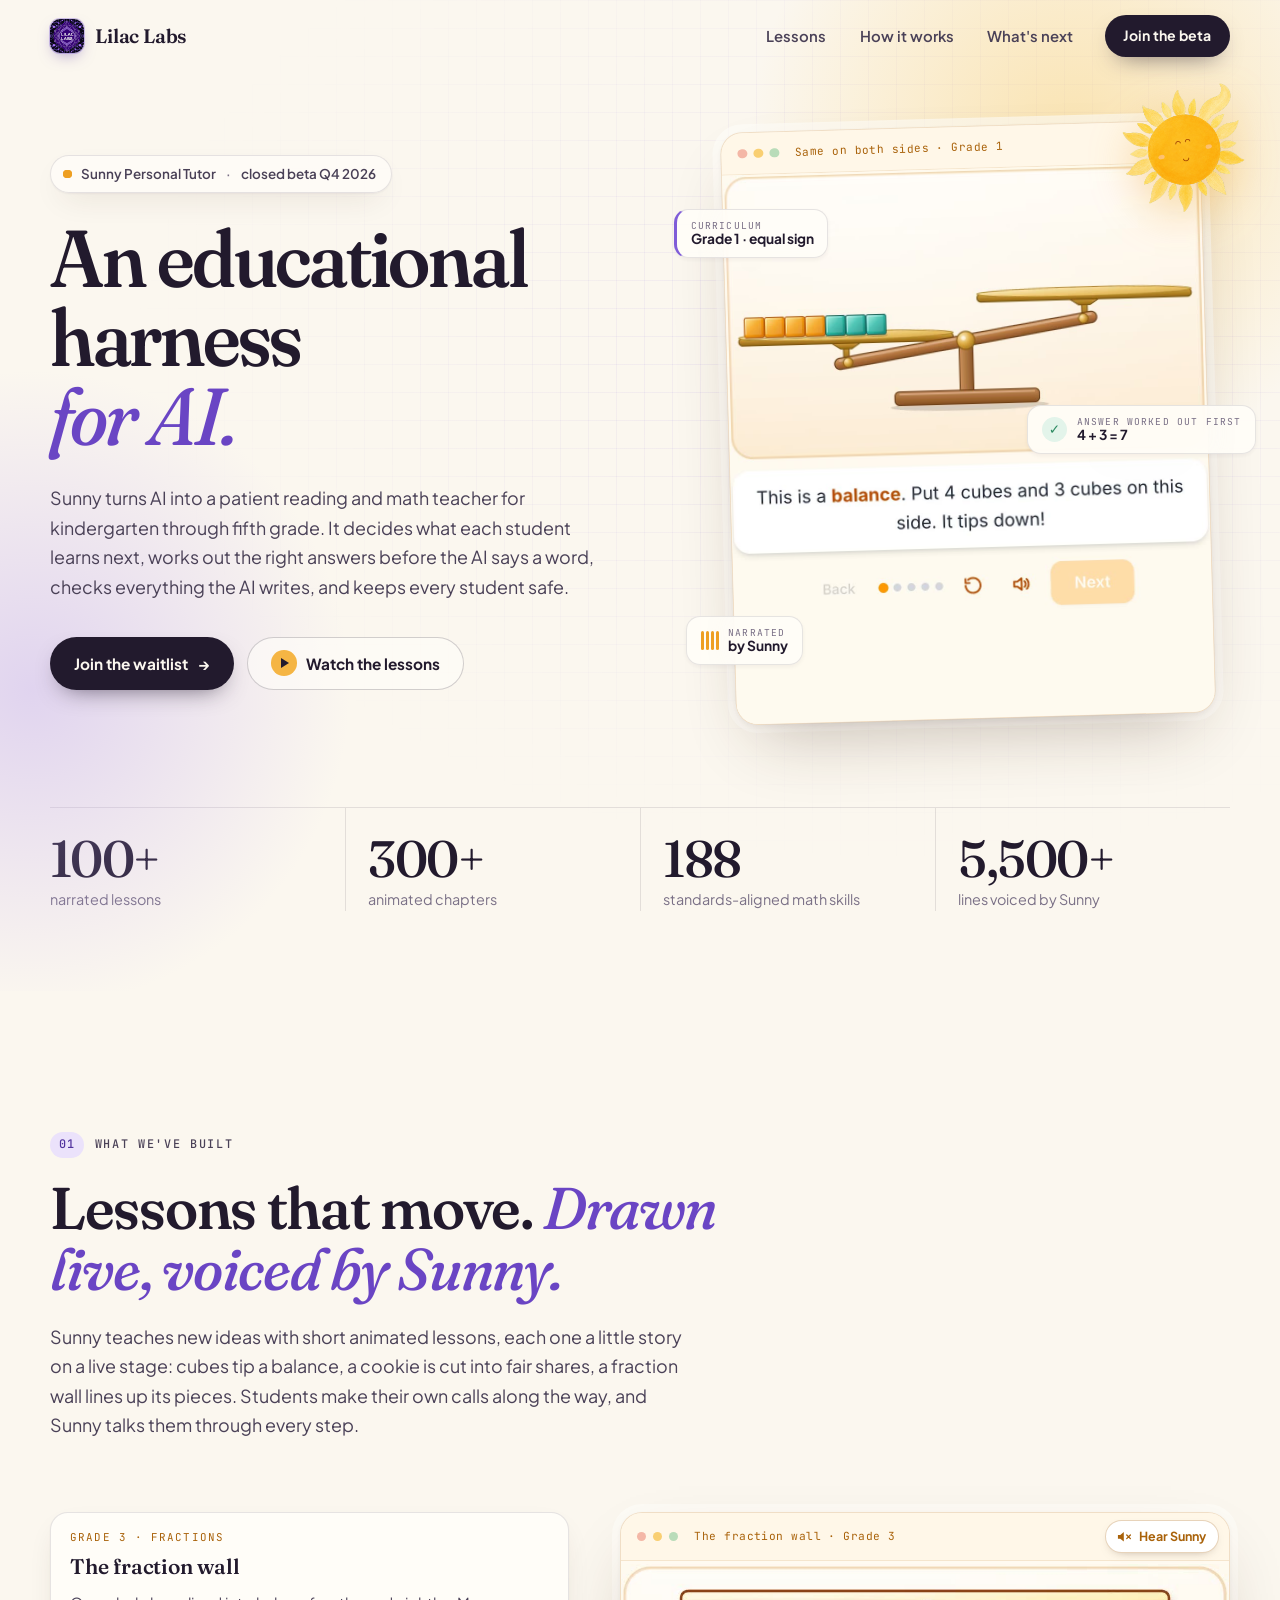
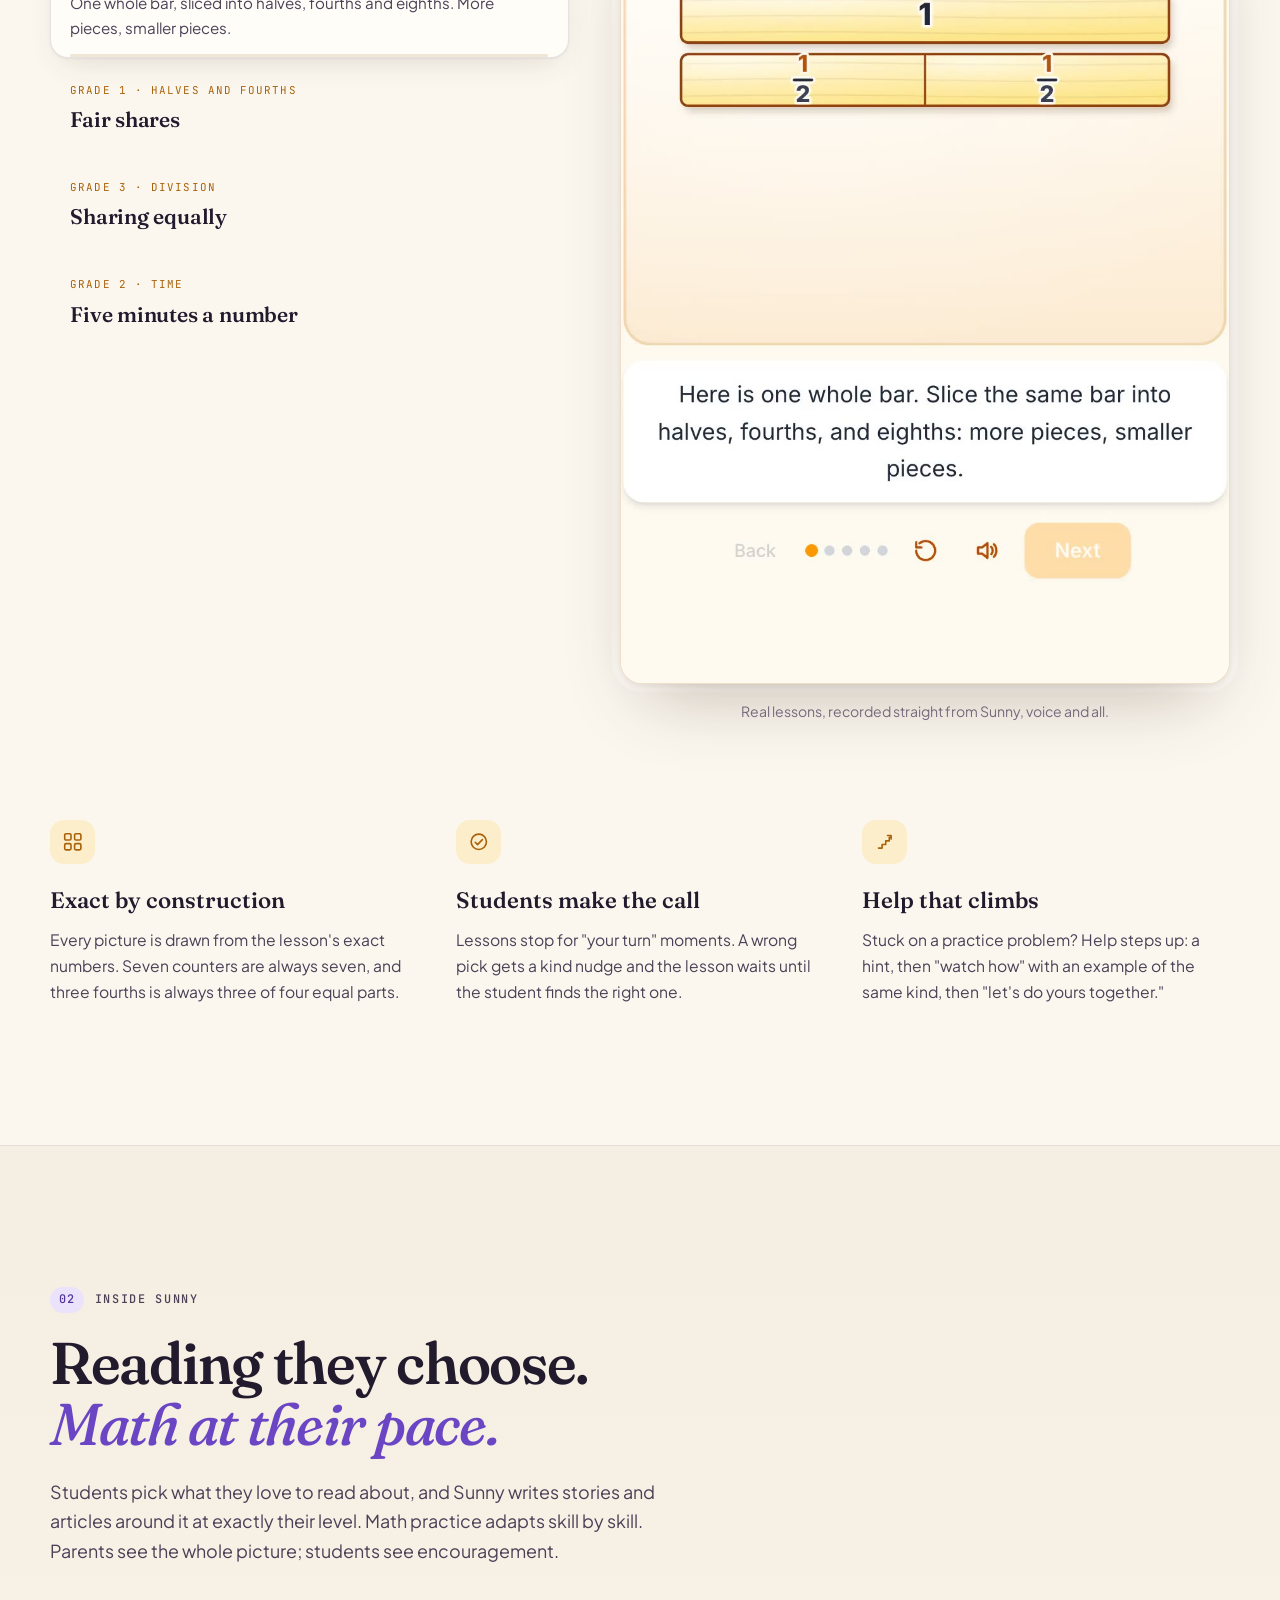
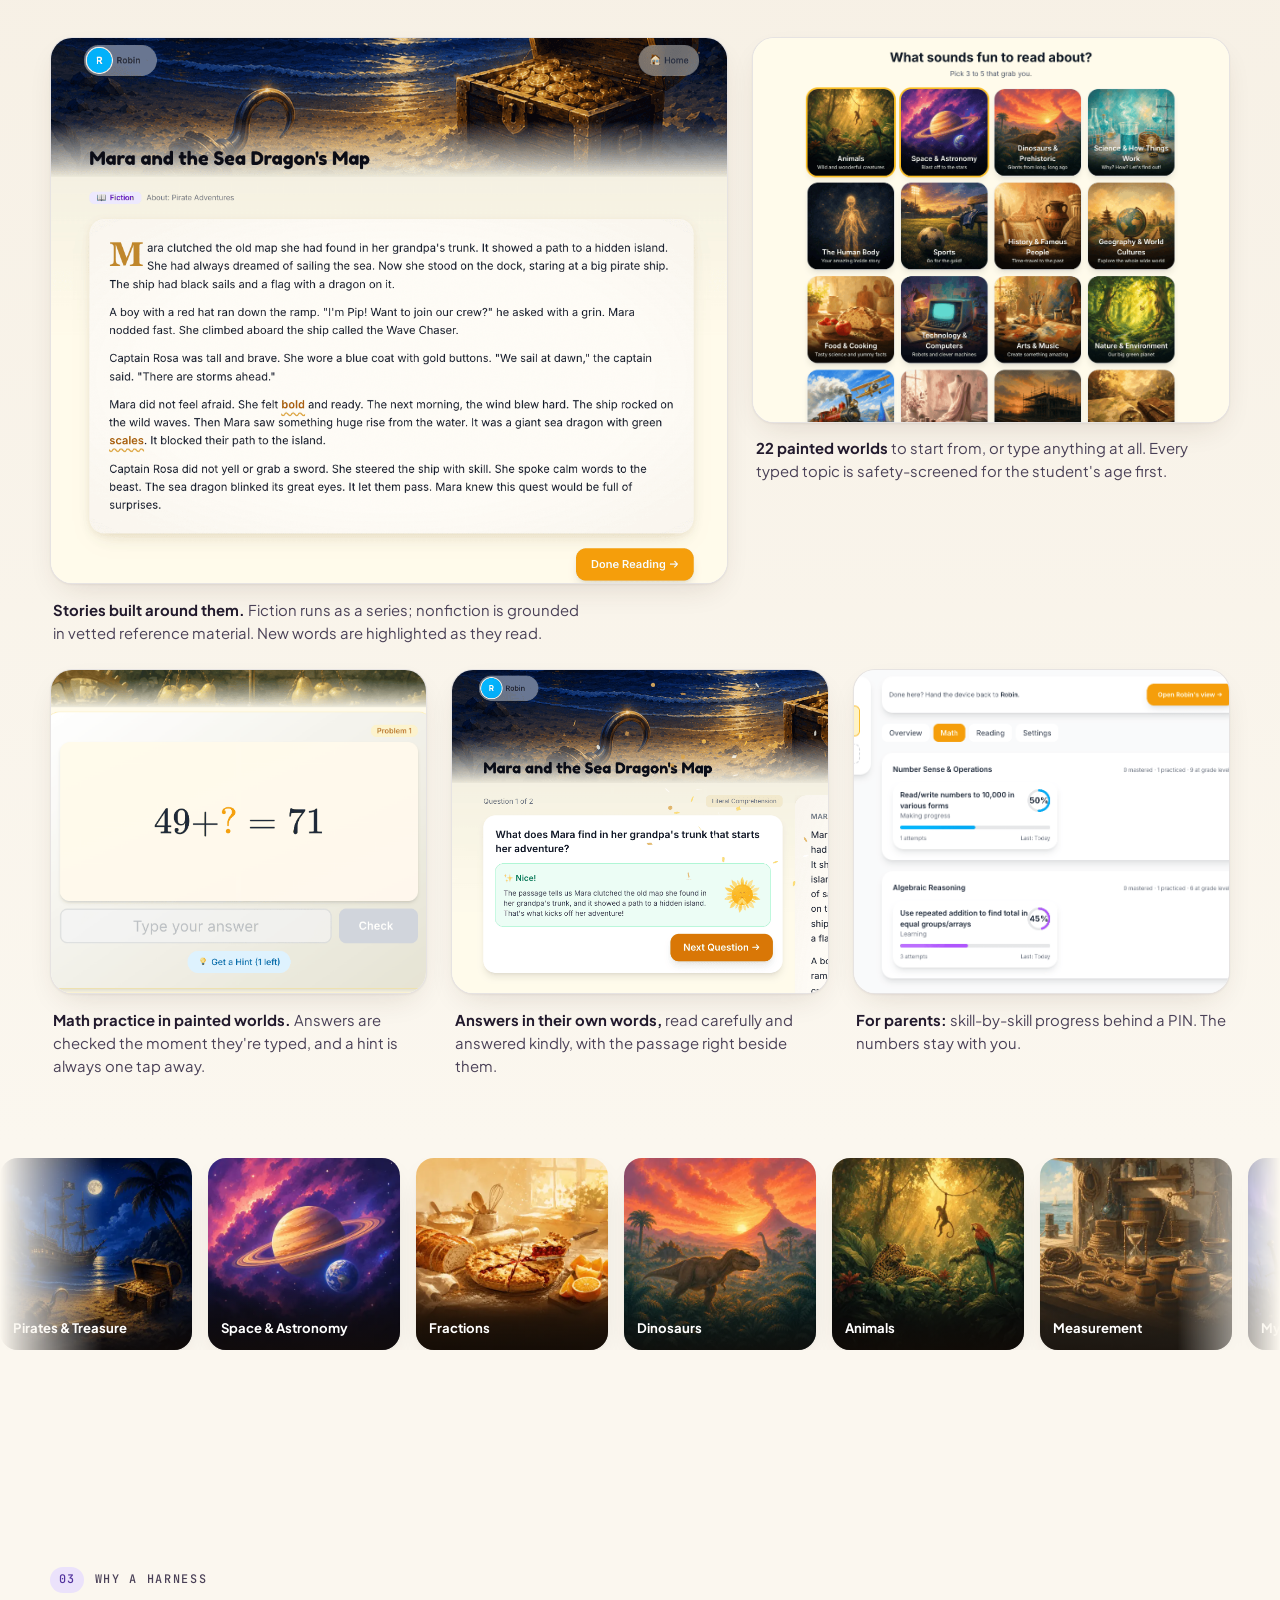
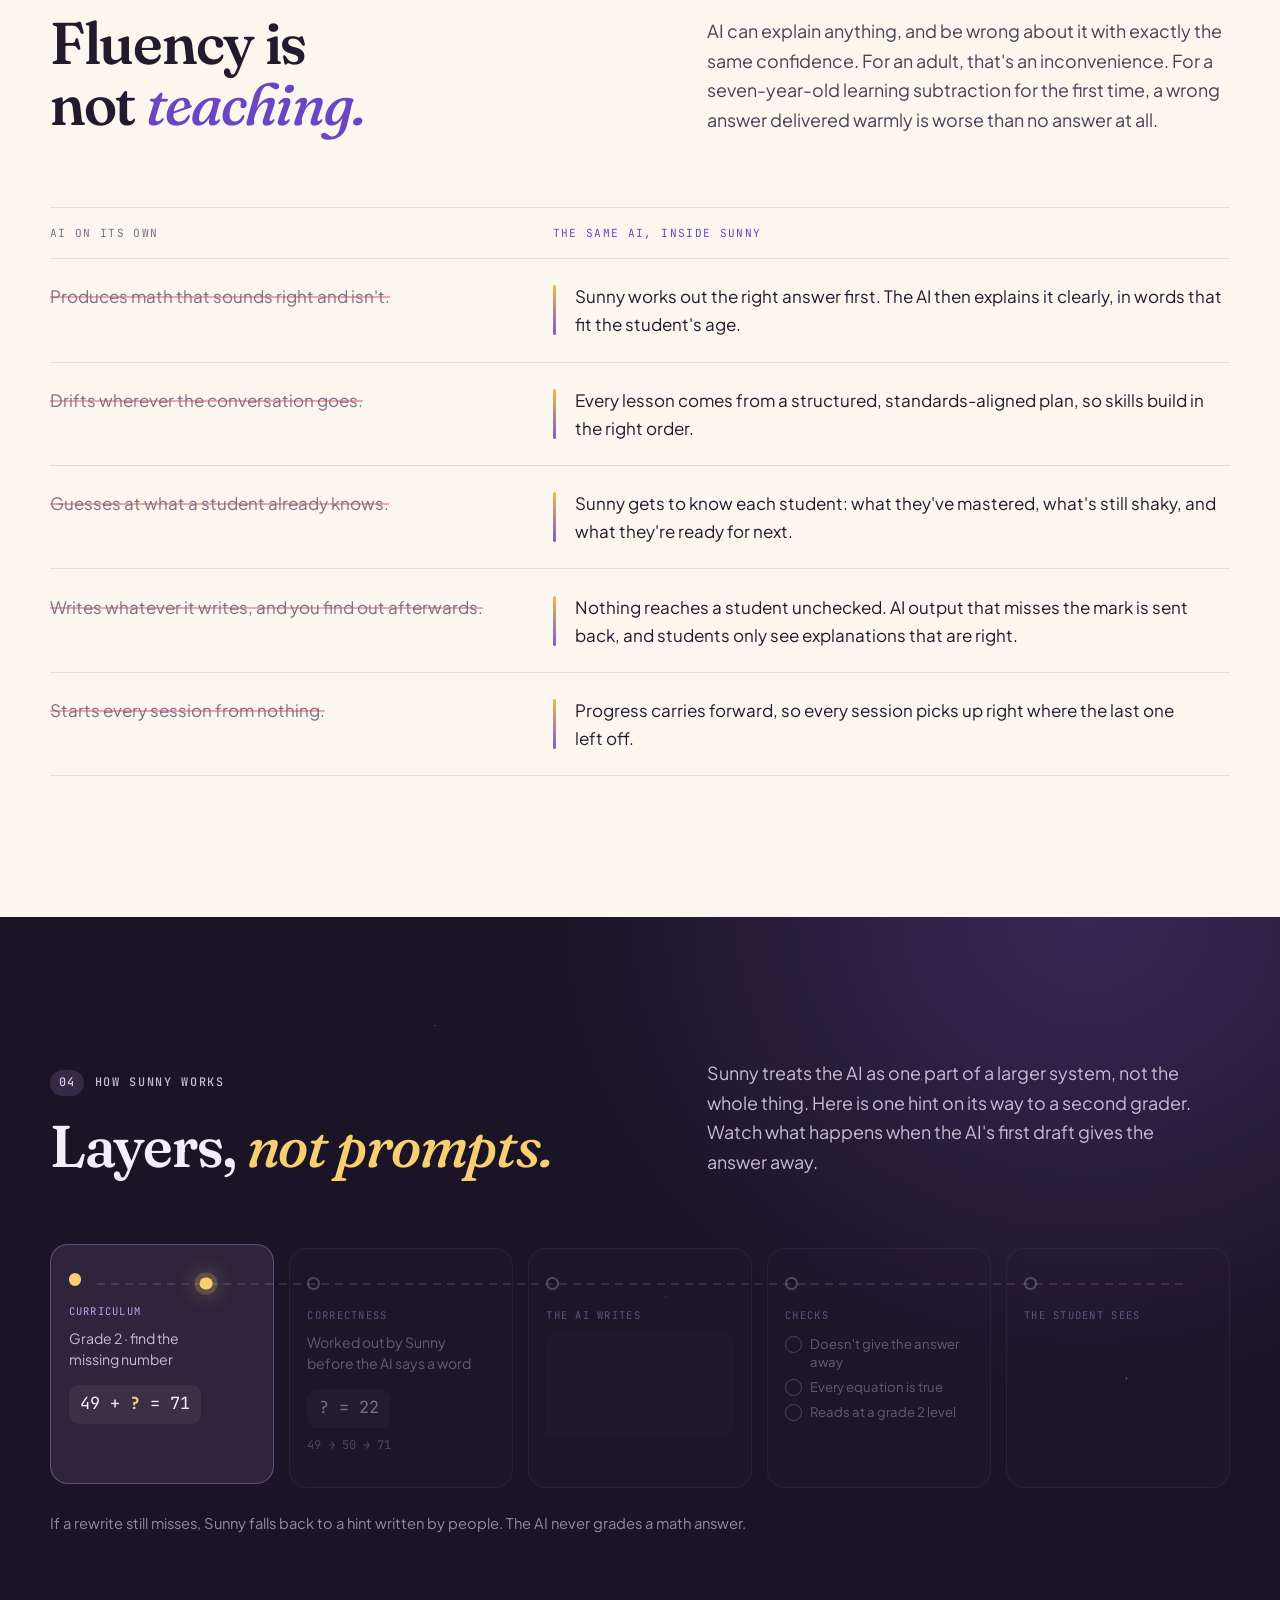
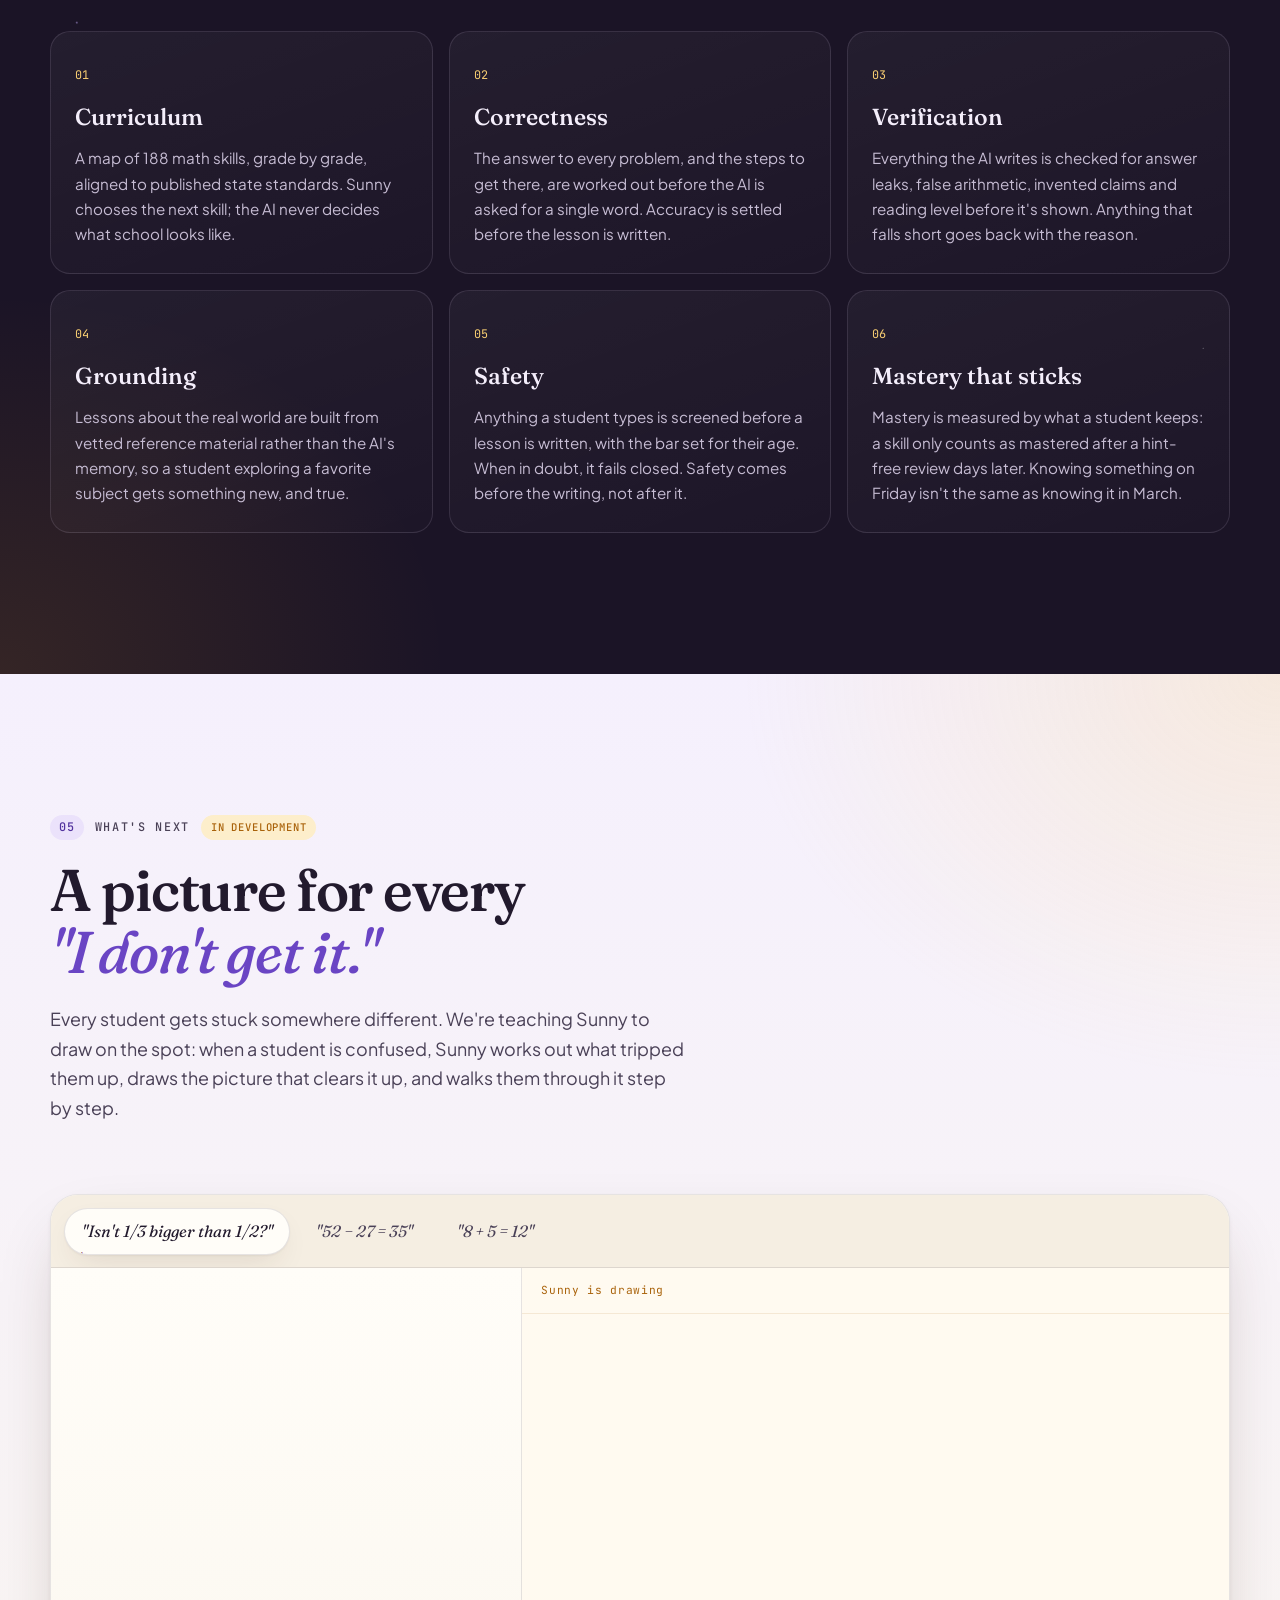
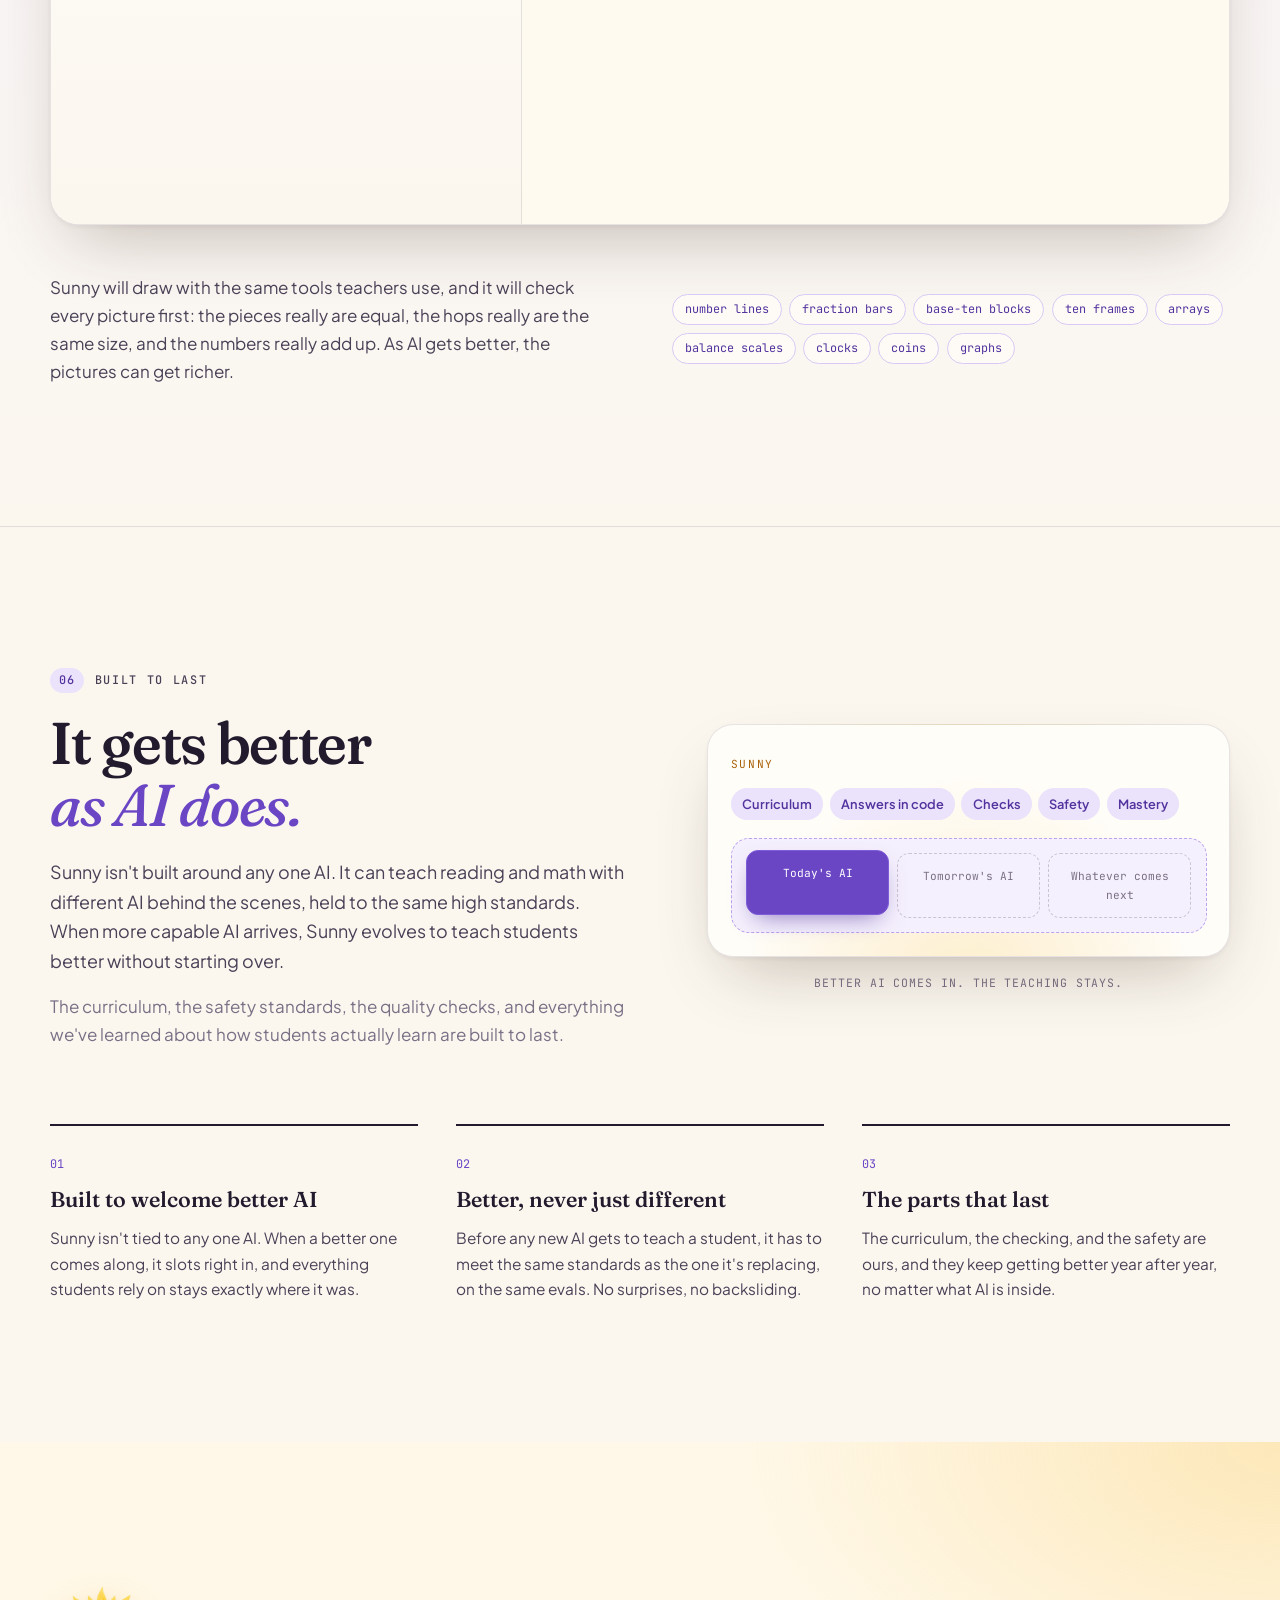
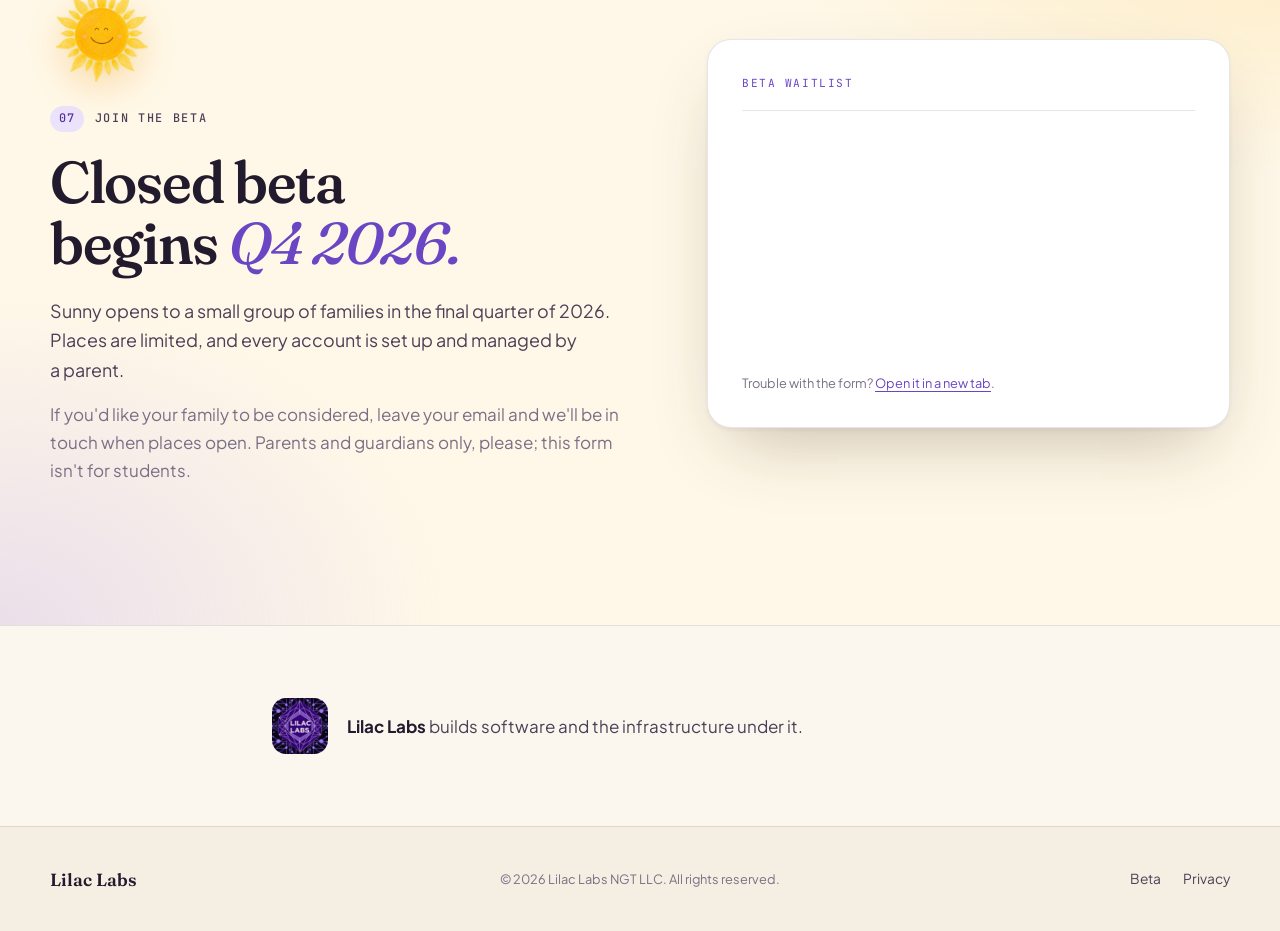
==== commit 9485e2da: "Fix the blip when turning on Sunny's voice, and cache-bust CSS/JS "Hear Sunny" unmuted the clip befo" ====
--- a/index.html
+++ b/index.html
@@ -17,7 +17,9 @@
     <link rel="preconnect" href="https://fonts.googleapis.com">
     <link rel="preconnect" href="https://fonts.gstatic.com" crossorigin>
     <link rel="stylesheet" href="https://fonts.googleapis.com/css2?family=Fraunces:ital,opsz,wght,SOFT@0,9..144,300..700,0..100;1,9..144,300..700,0..100&family=JetBrains+Mono:wght@400;500&family=Plus+Jakarta+Sans:wght@400;500;600;700&display=swap">
-    <link rel="stylesheet" href="styles.css">
+    <!-- Bump ?v= whenever styles.css or main.js change: browsers keep the old
+         files for a while, and a new page with an old stylesheet looks broken. -->
+    <link rel="stylesheet" href="styles.css?v=20261007">
     <script>document.documentElement.classList.add("js");</script>
     <title>Sunny — An educational harness for AI | Lilac Labs</title>
 </head>
@@ -569,7 +571,7 @@
         </div>
     </footer>
 
-    <script src="main.js" defer></script>
+    <script src="main.js?v=20261007" defer></script>
     <script>
         // Tally's official embed loader: loads the widget, and if the widget is
         // blocked or fails, points each iframe at its data-tally-src directly.
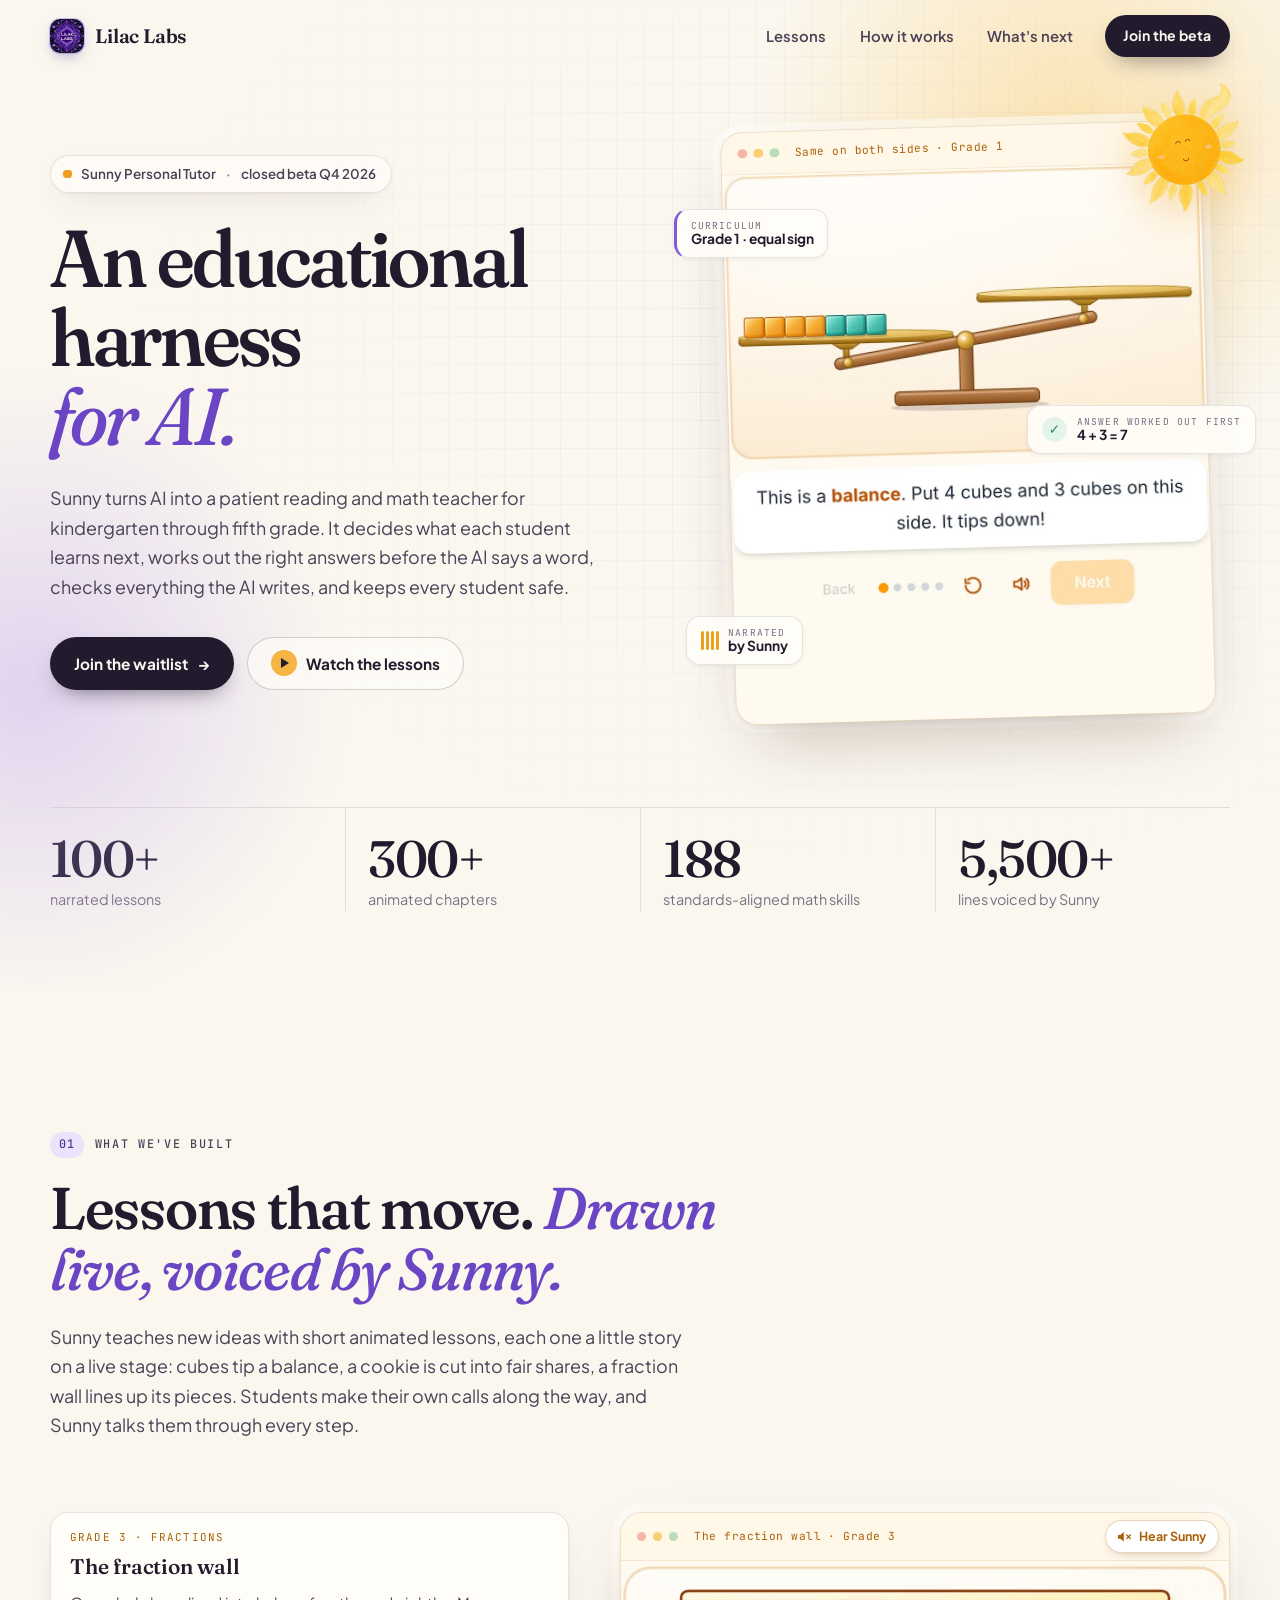
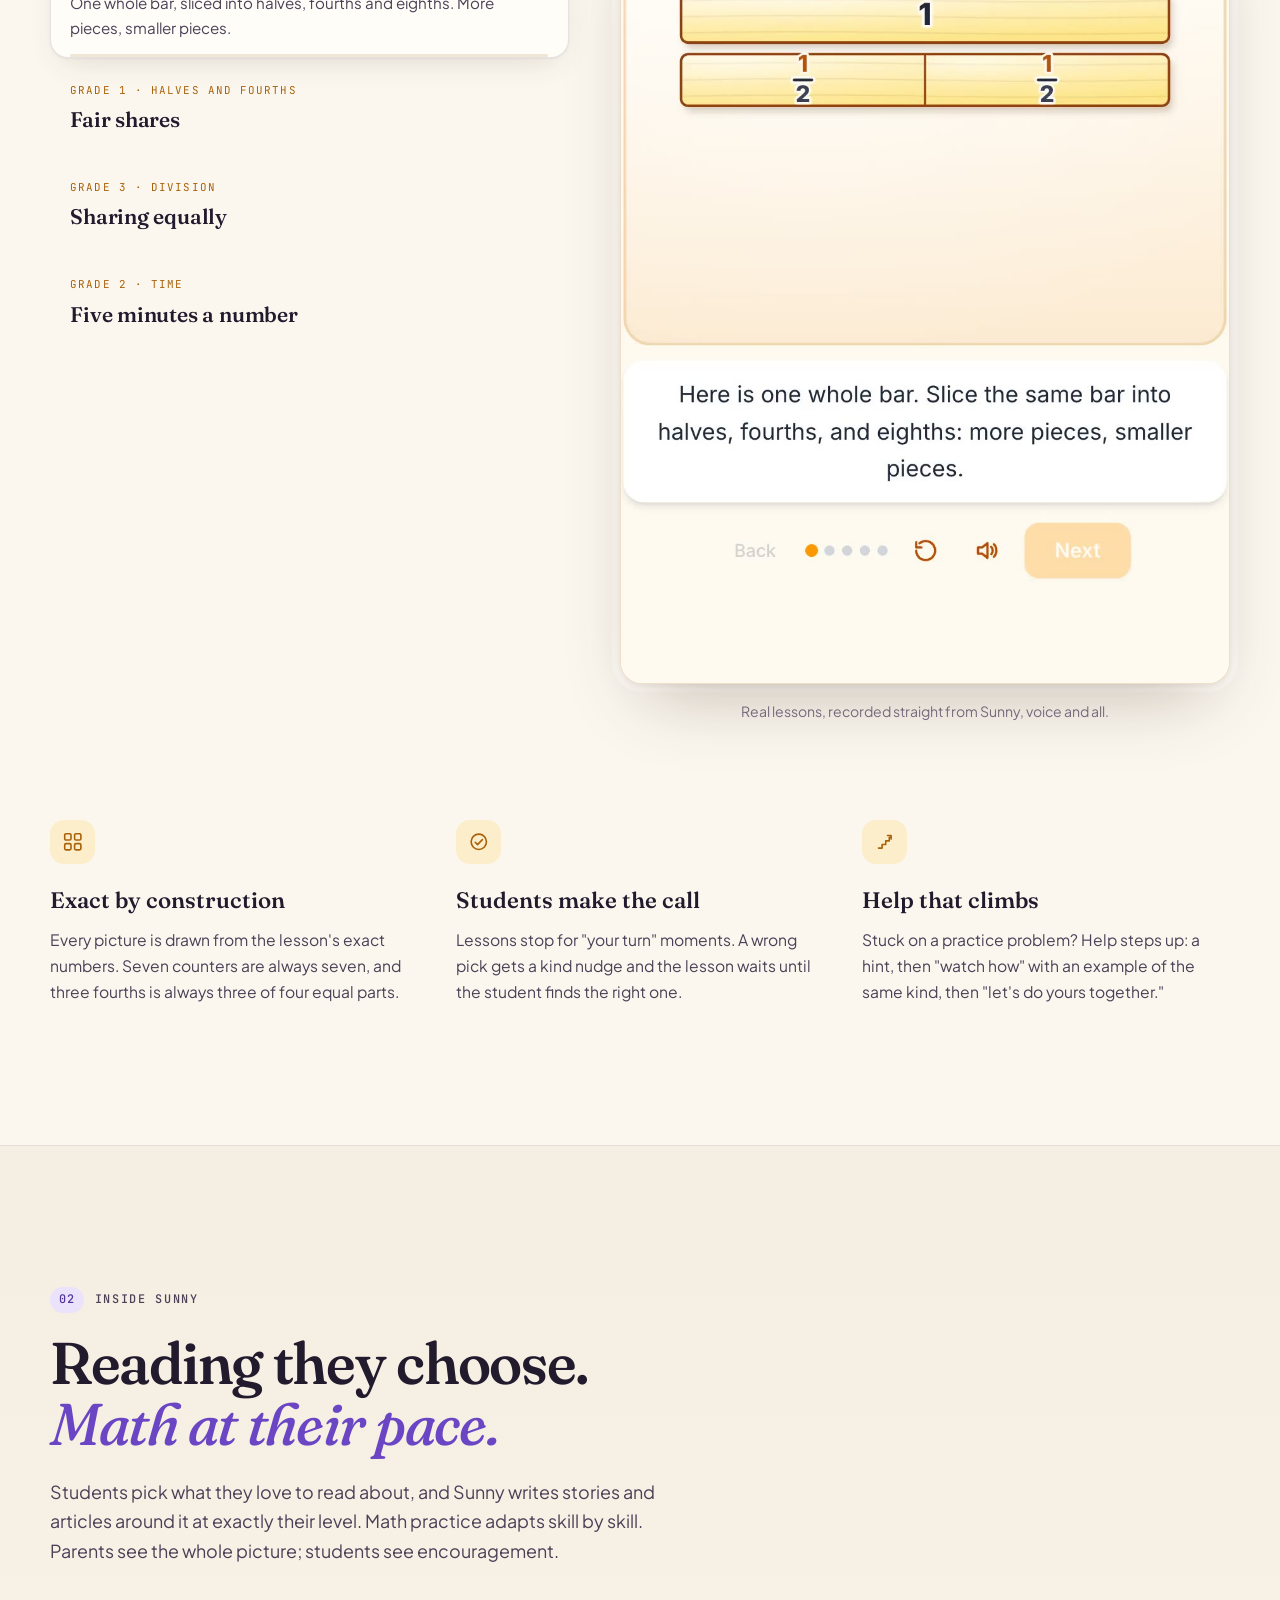
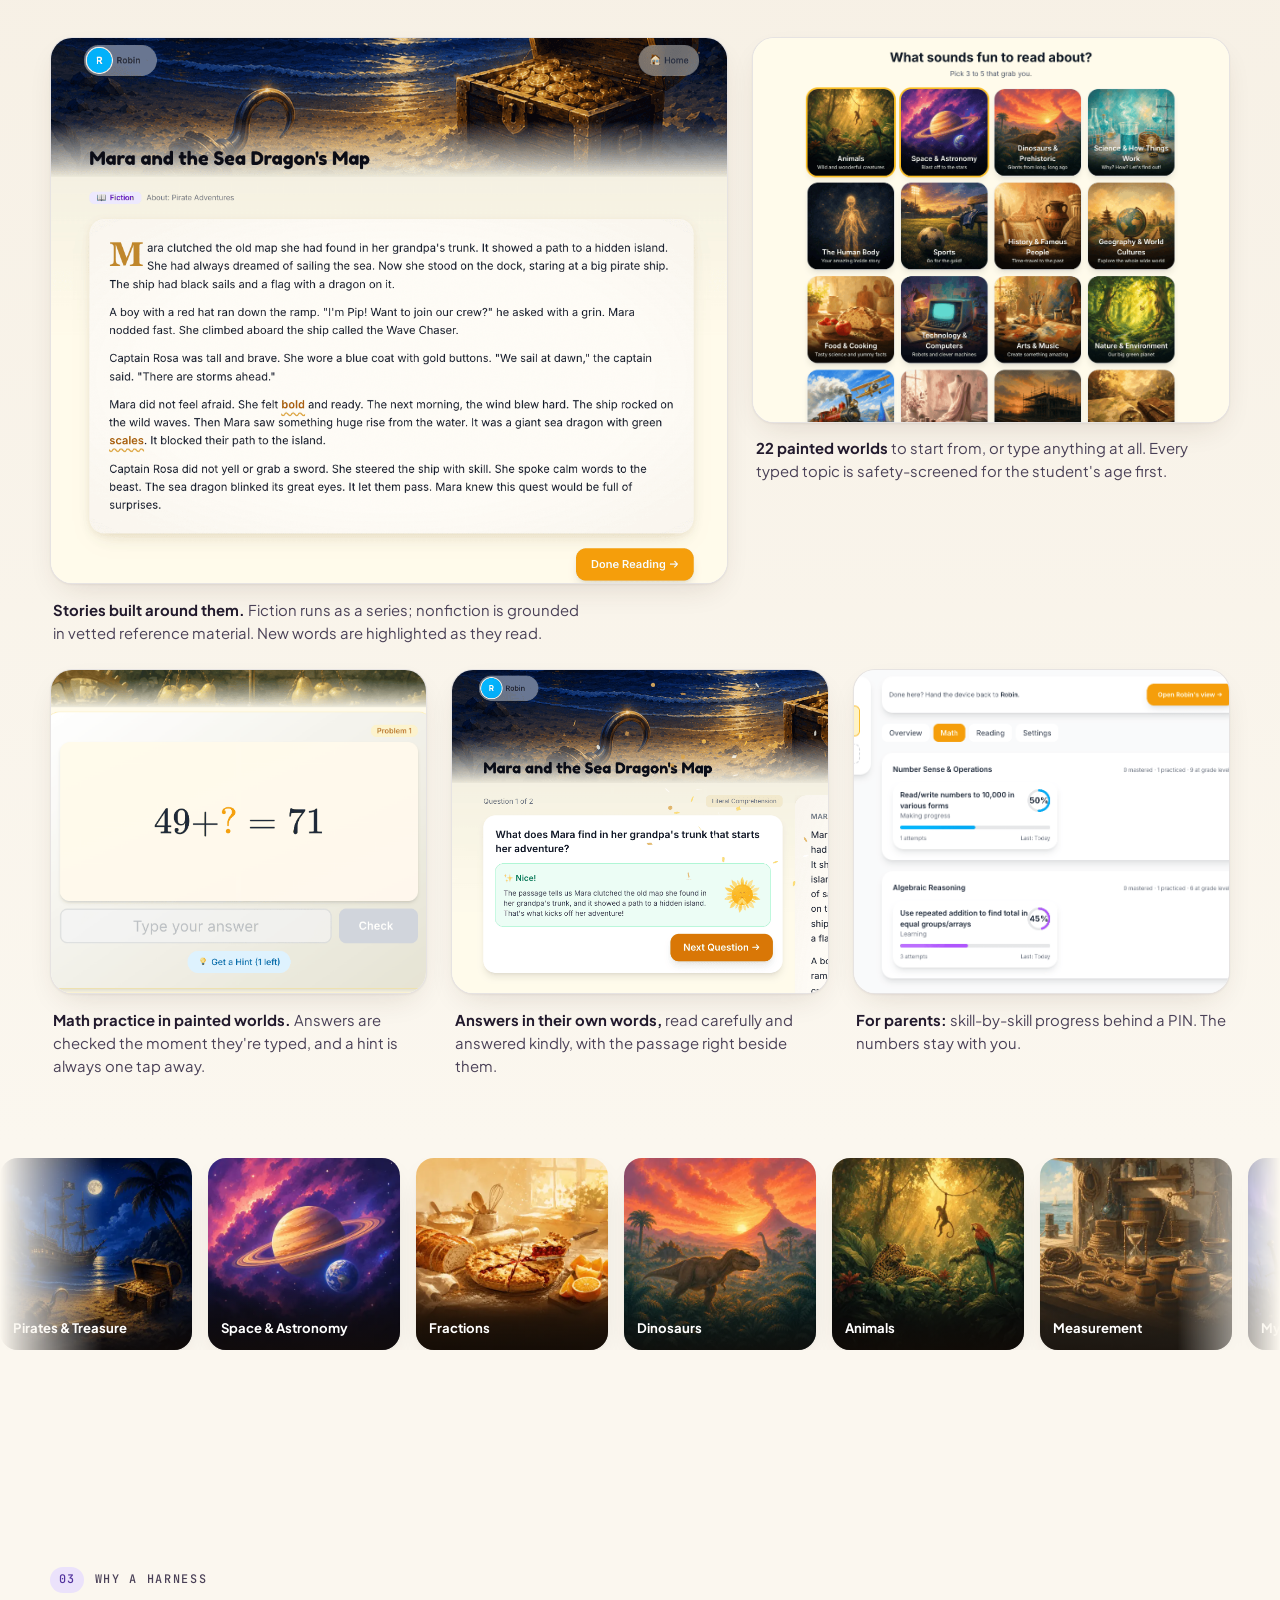
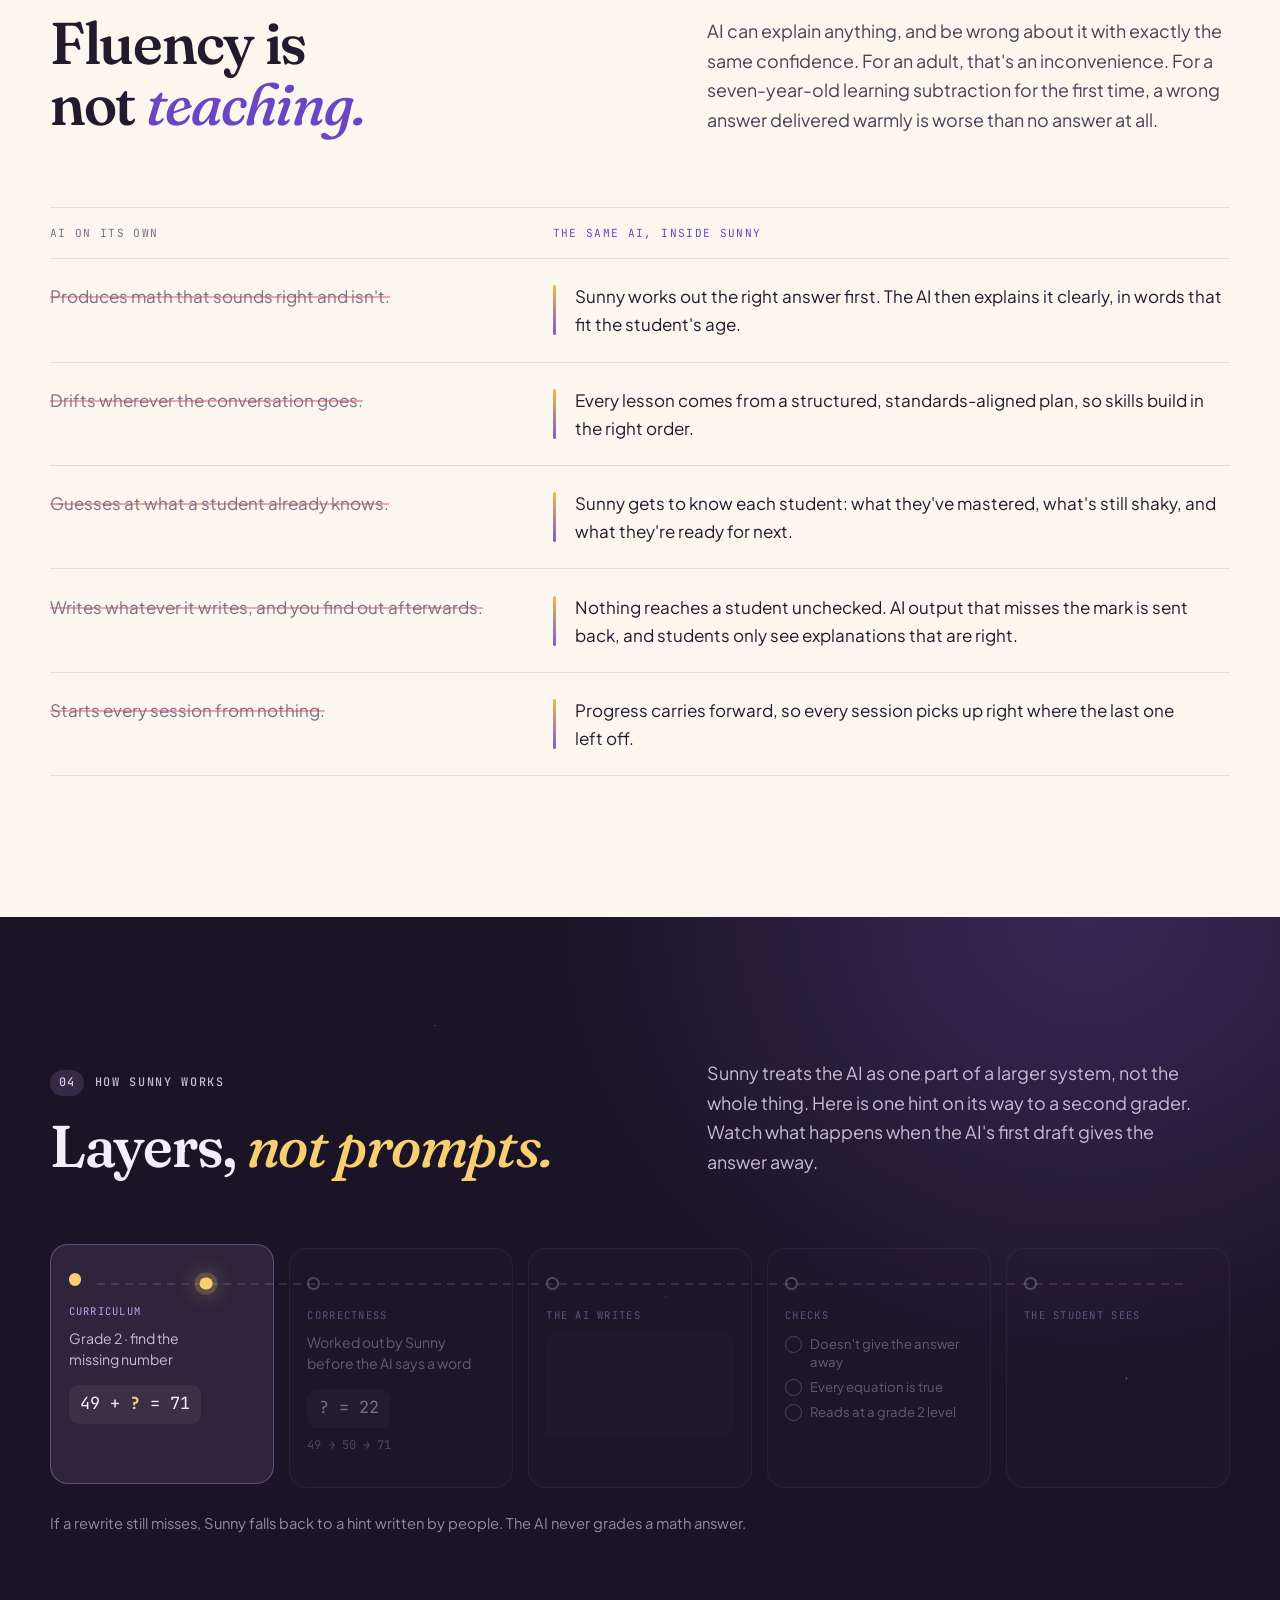
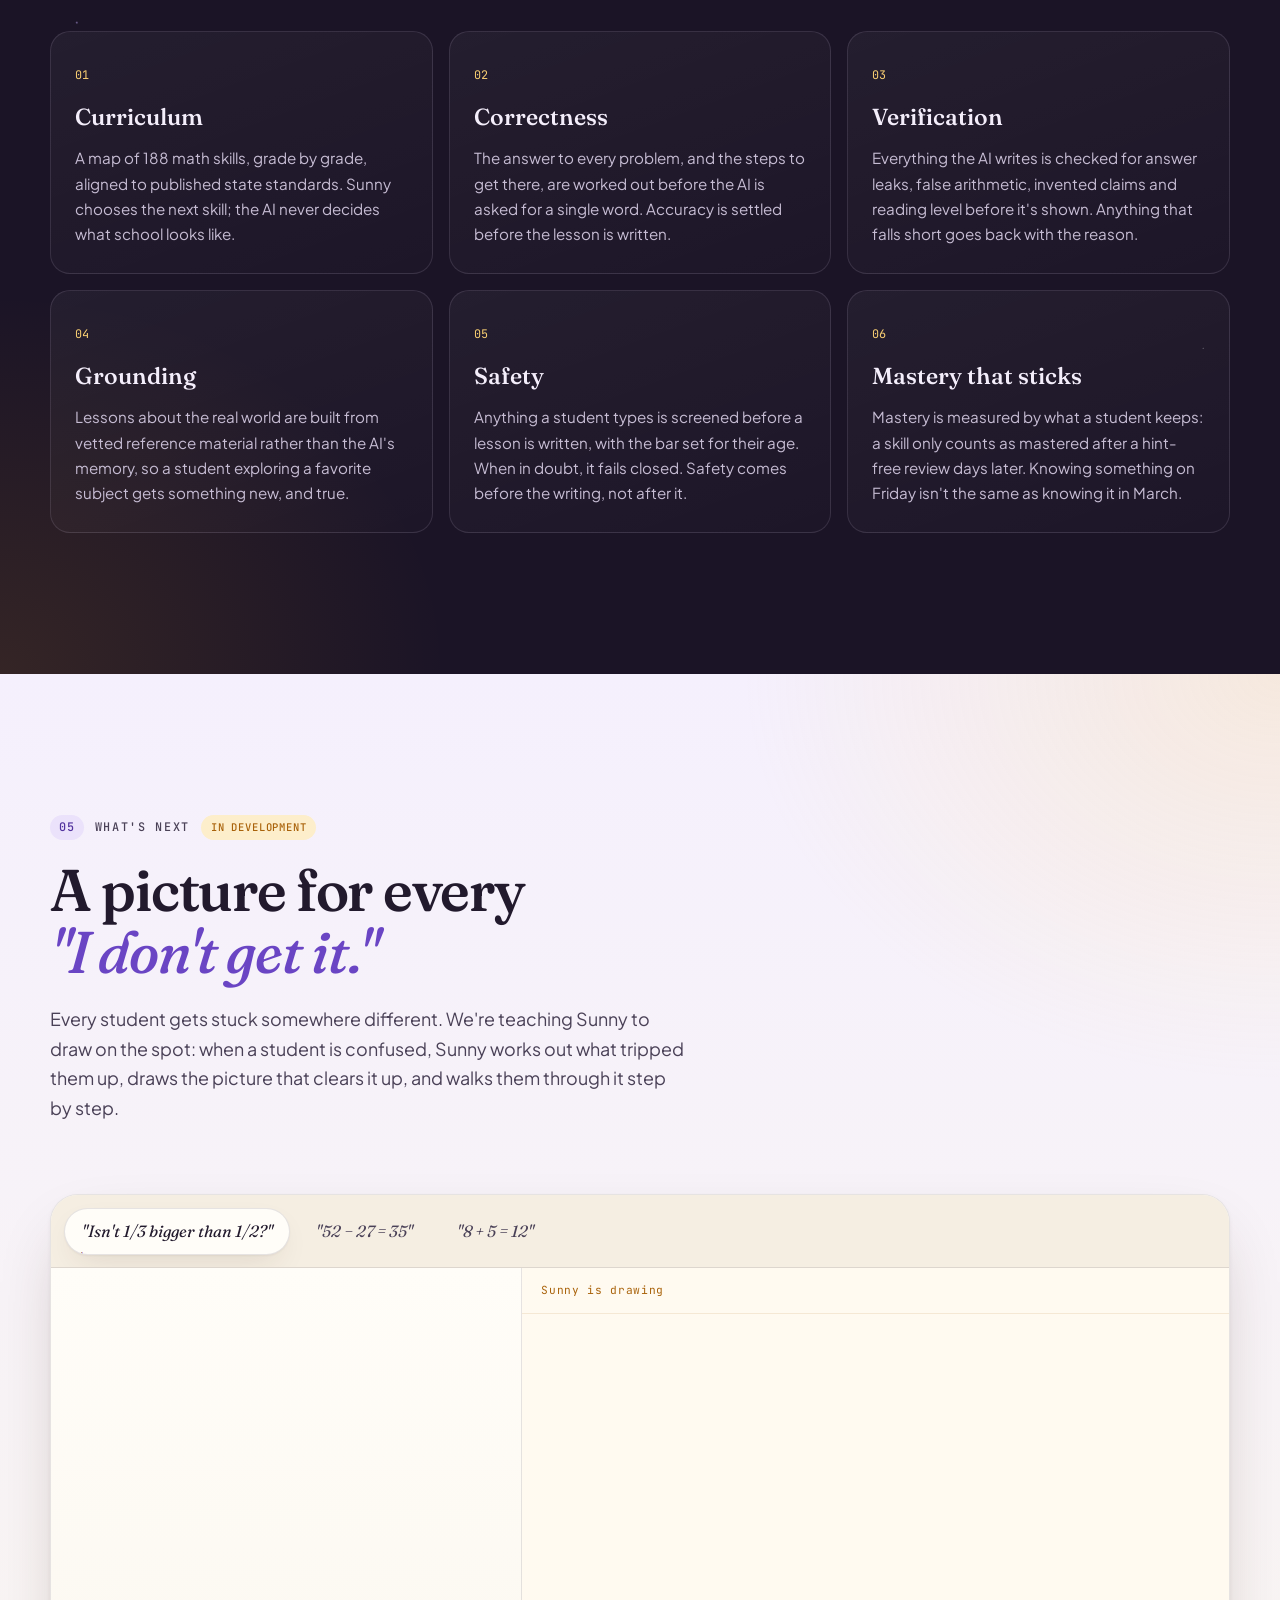
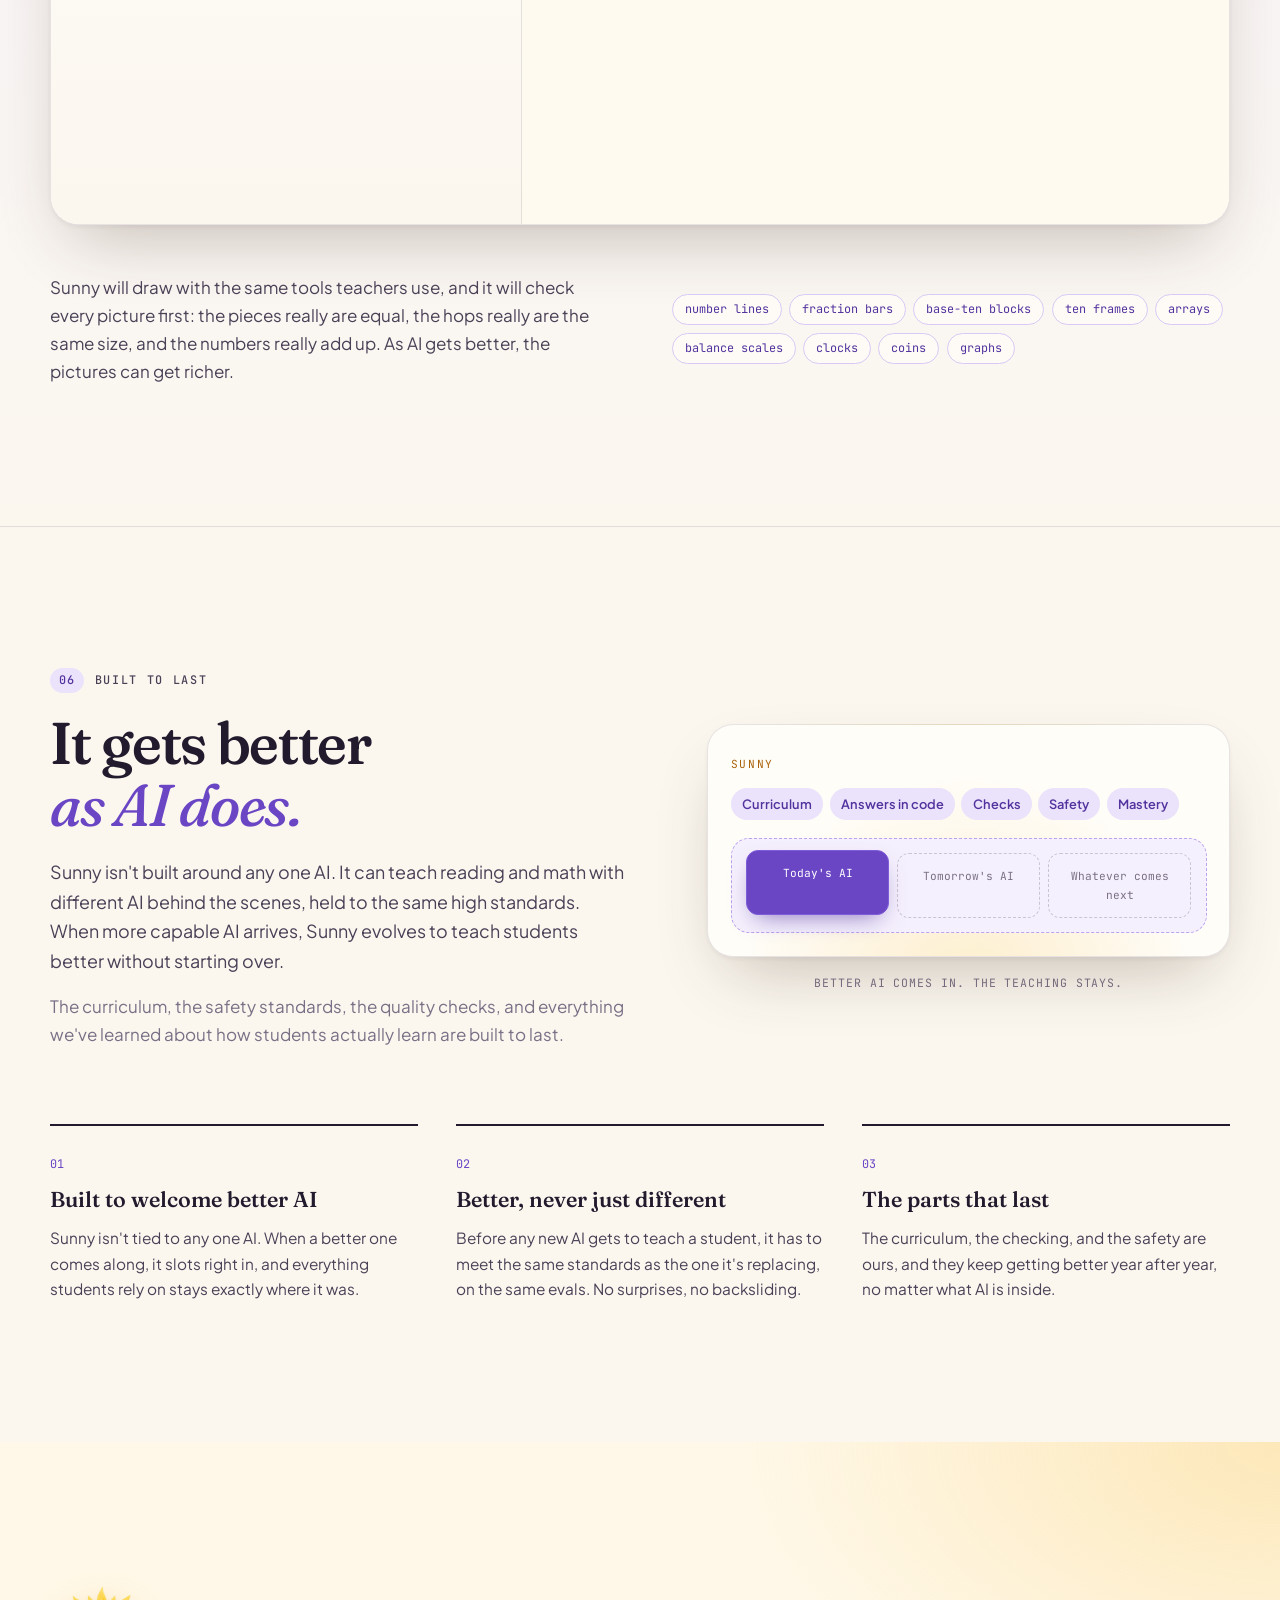
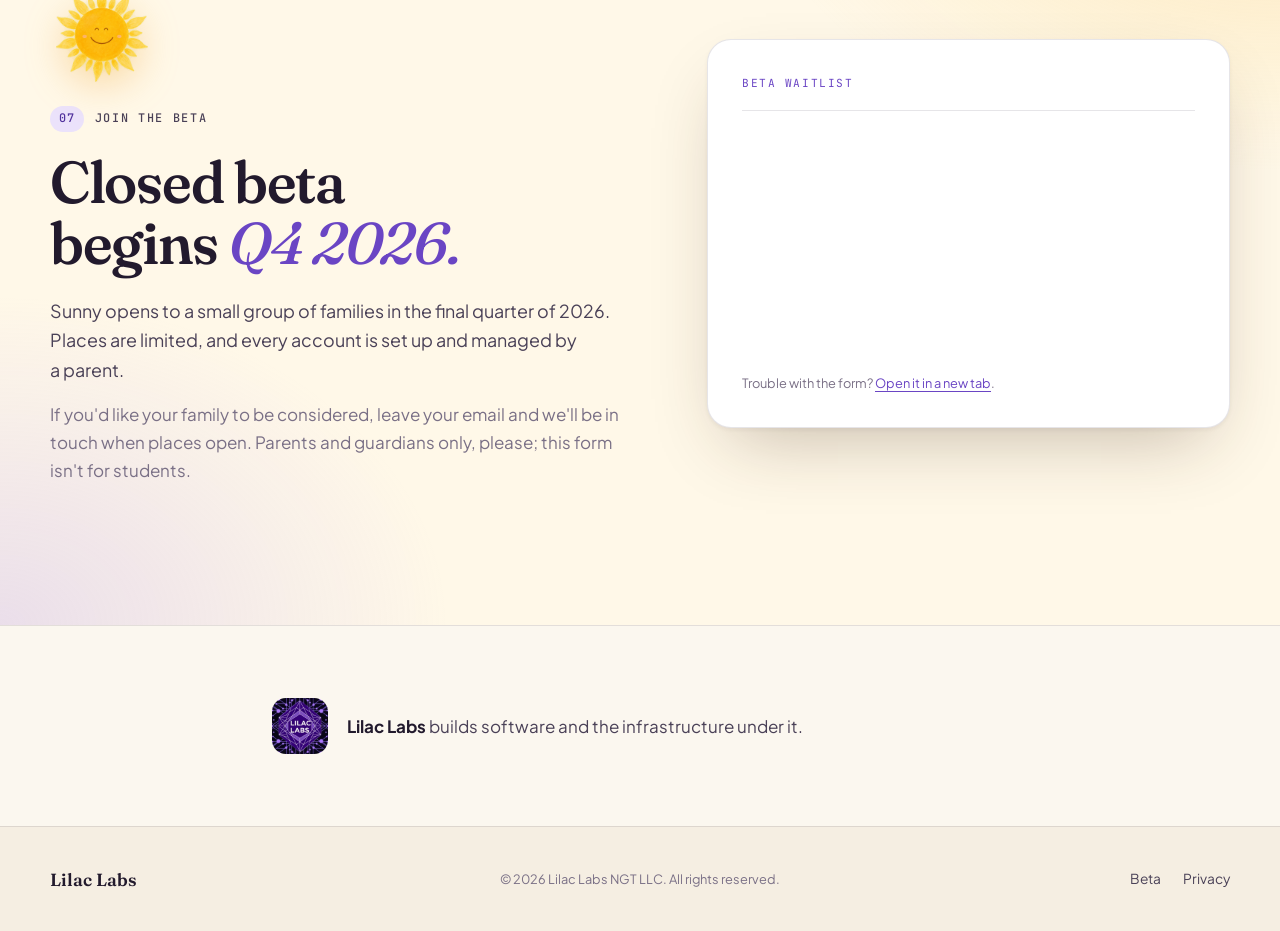
==== commit f9920da0: "Use a small WebP of the logo The logo was a 512×512, 391 KB PNG shown at 34 px (header) and 56 px (A" ====
--- a/index.html
+++ b/index.html
@@ -29,7 +29,7 @@
     <header class="site-header" data-header>
         <div class="header-inner">
             <a class="brand" href="#top" aria-label="Lilac Labs home">
-                <img class="brand-mark" src="lilaclabs-avatar.png" alt="" width="34" height="34">
+                <img class="brand-mark" src="lilaclabs-avatar-168.webp" alt="" width="34" height="34">
                 <span class="brand-name">Lilac Labs</span>
             </a>
             <nav class="site-nav" aria-label="Main navigation">
@@ -552,7 +552,7 @@
         <!-- ============================== About ============================== -->
         <section class="about" id="about">
             <div class="wrap about-layout" data-reveal>
-                <img src="lilaclabs-avatar.png" alt="" width="56" height="56" loading="lazy">
+                <img src="lilaclabs-avatar-168.webp" alt="" width="56" height="56" loading="lazy">
                 <p>
                     <strong>Lilac Labs</strong> builds software and the infrastructure under it.
                 </p>
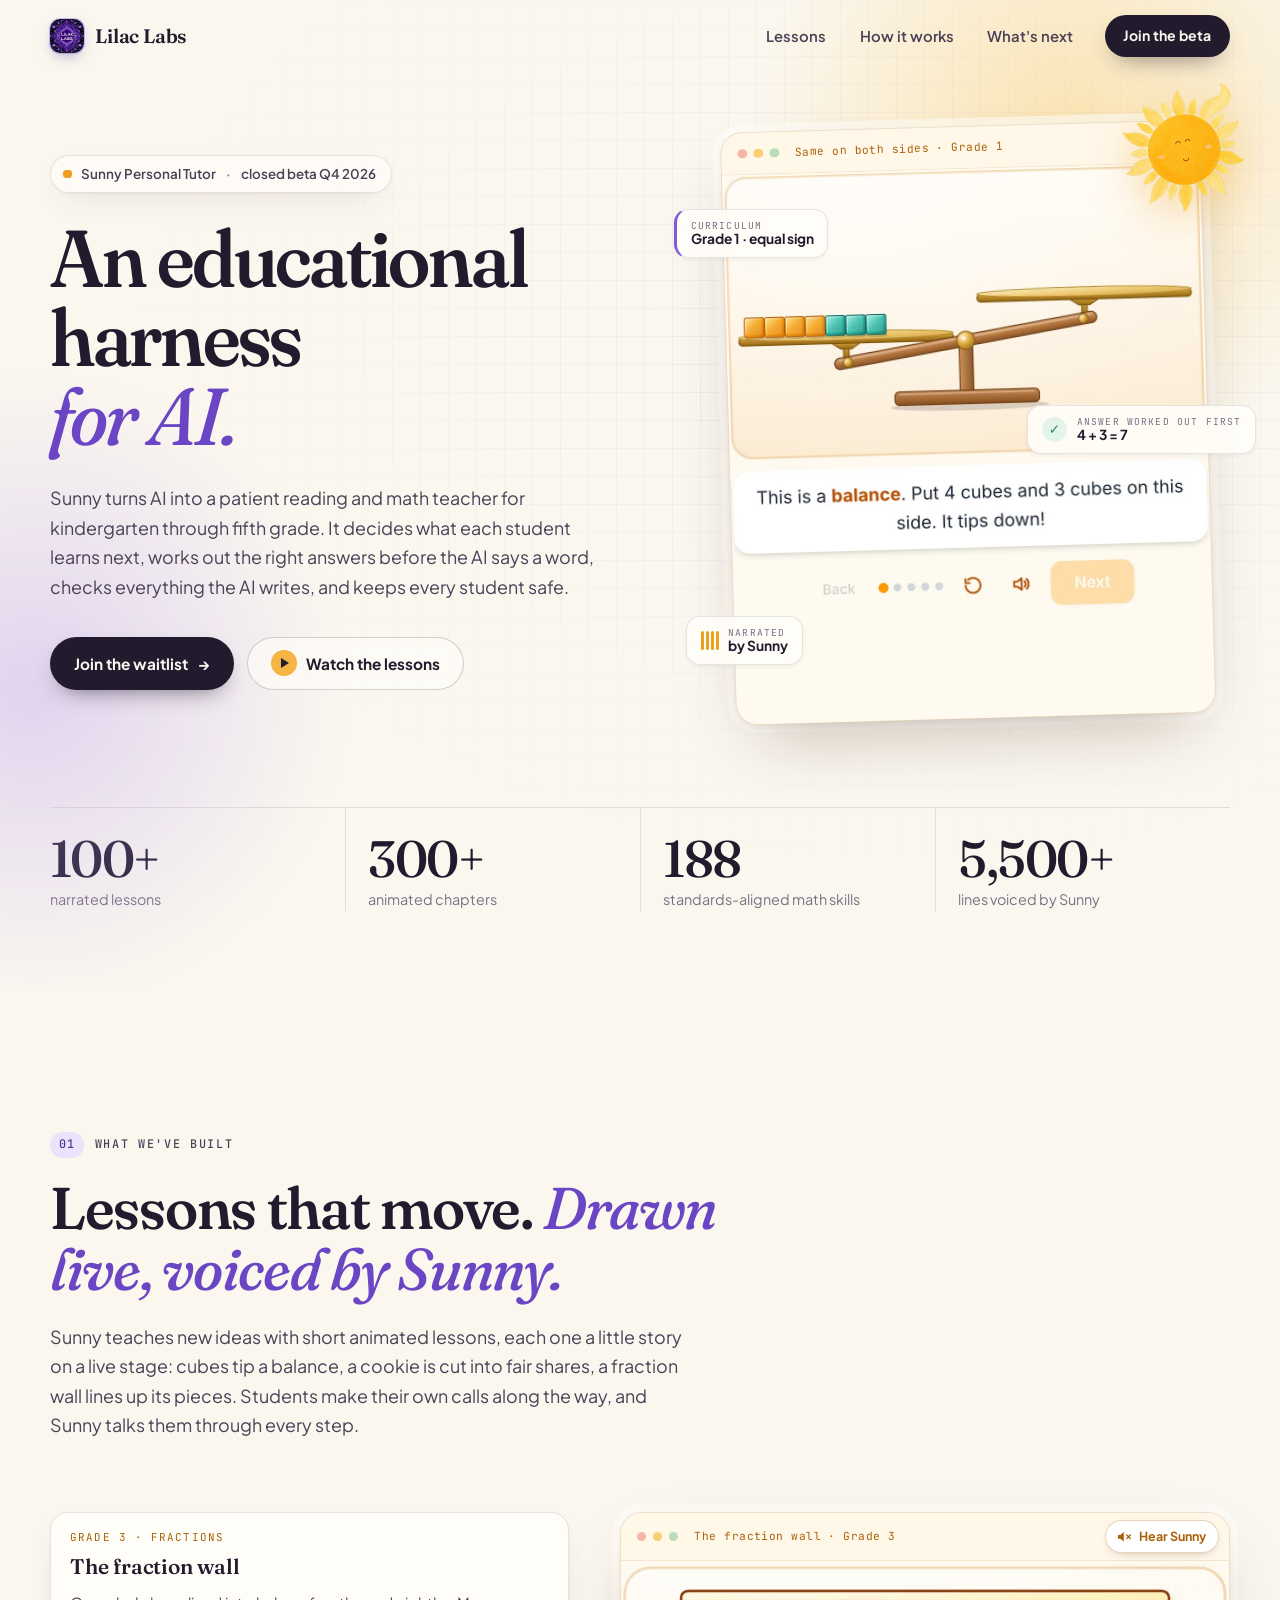
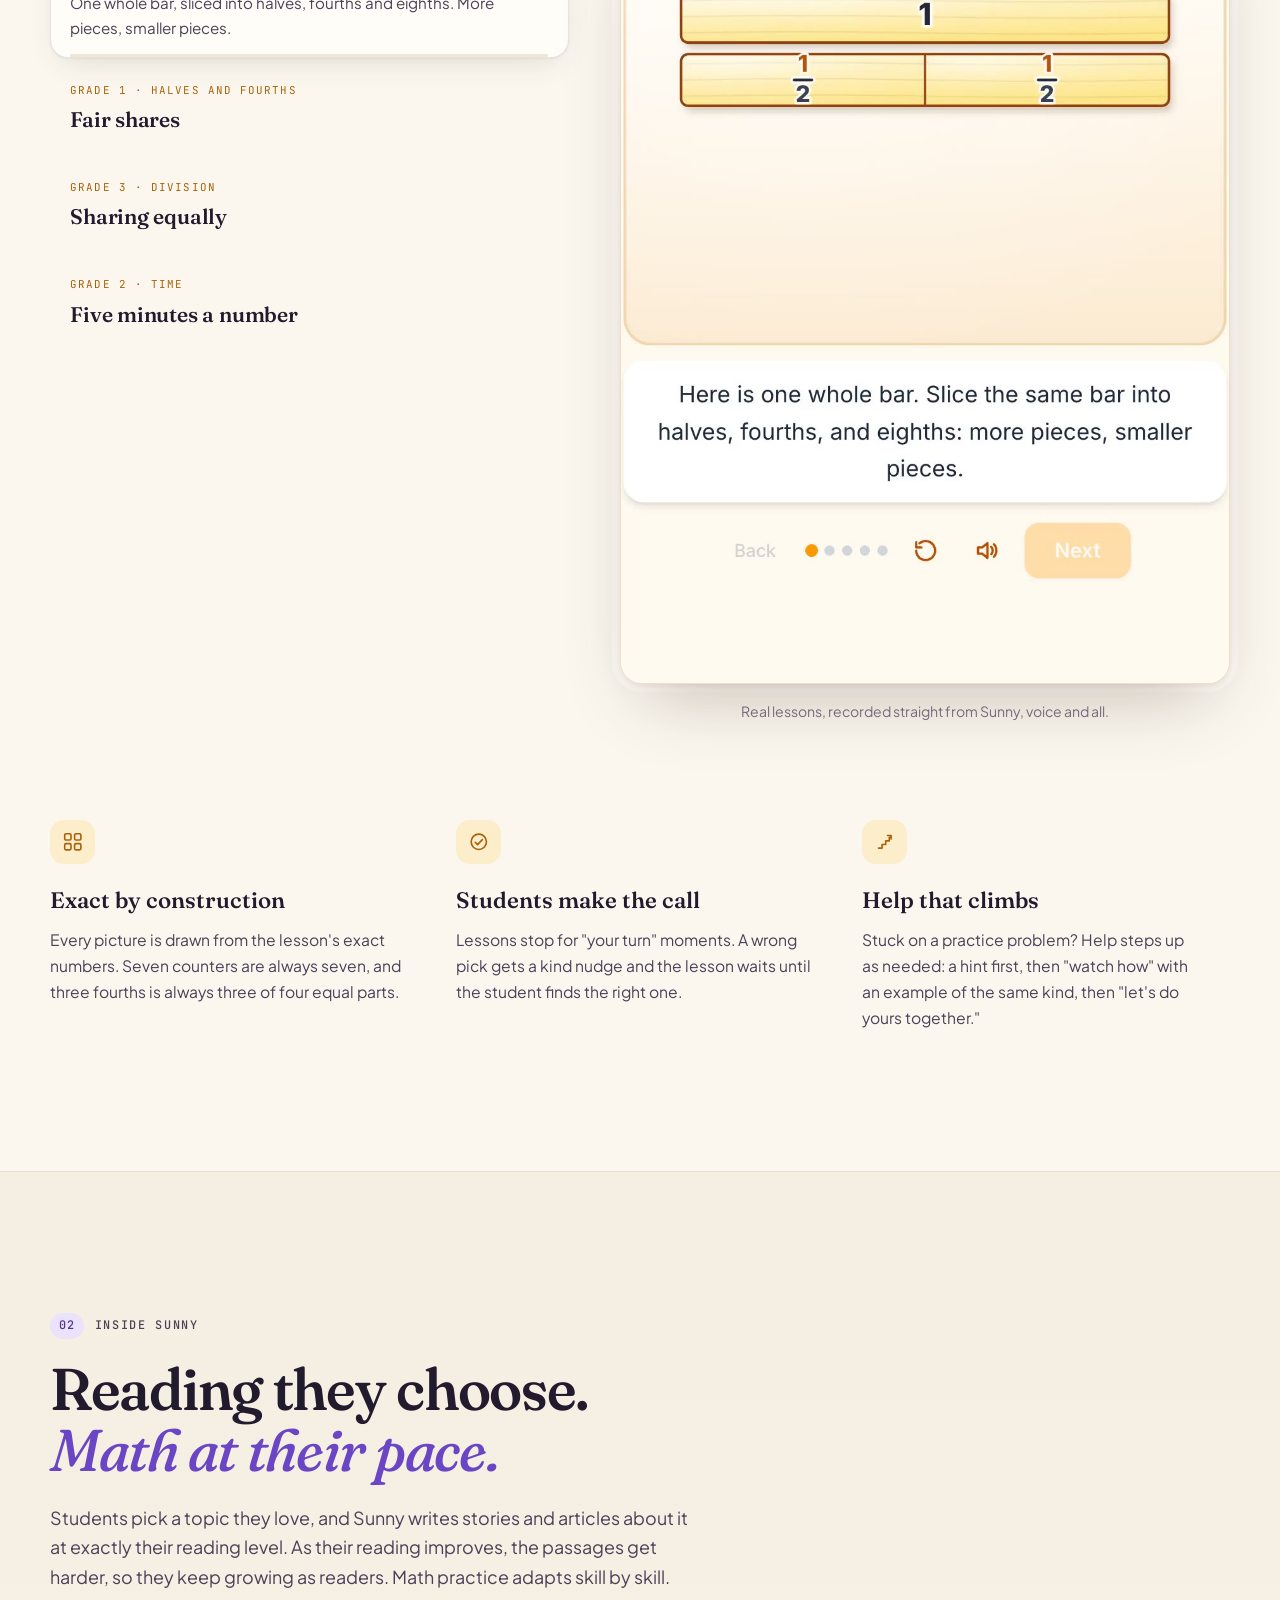
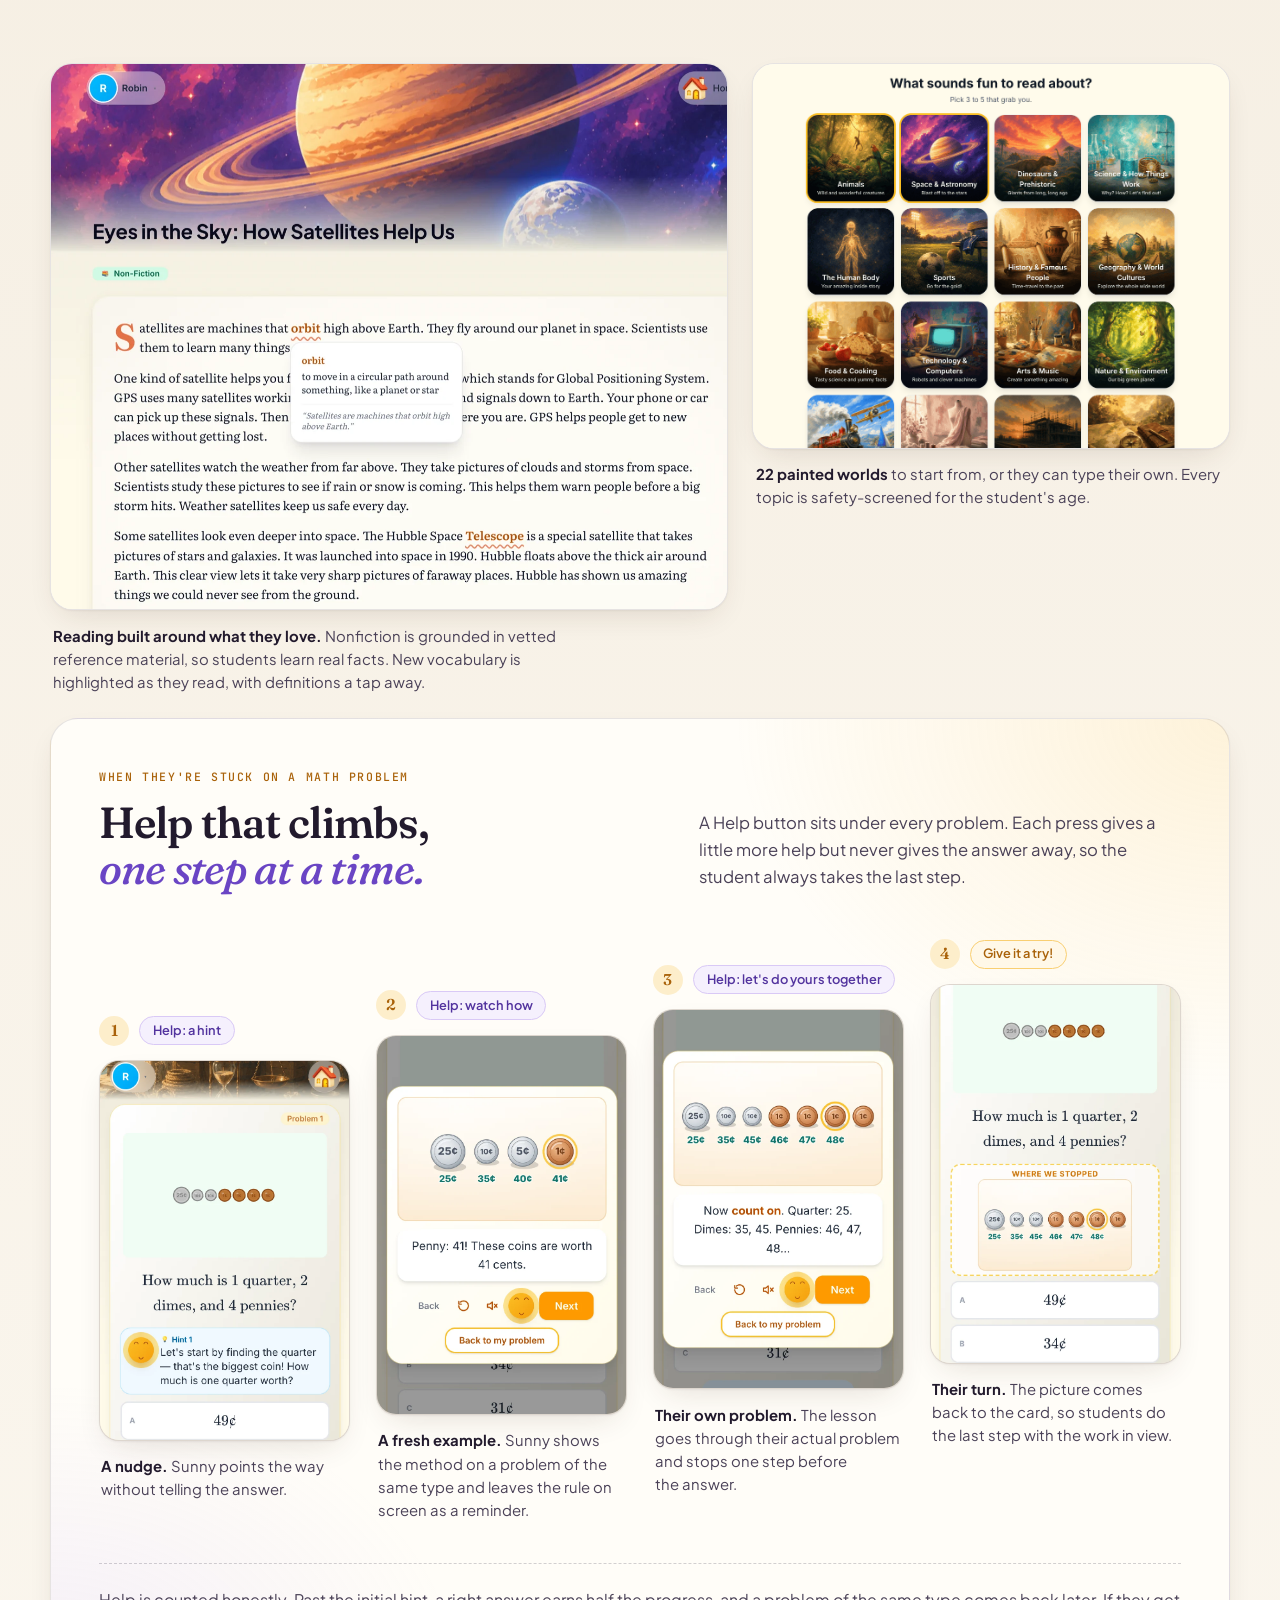
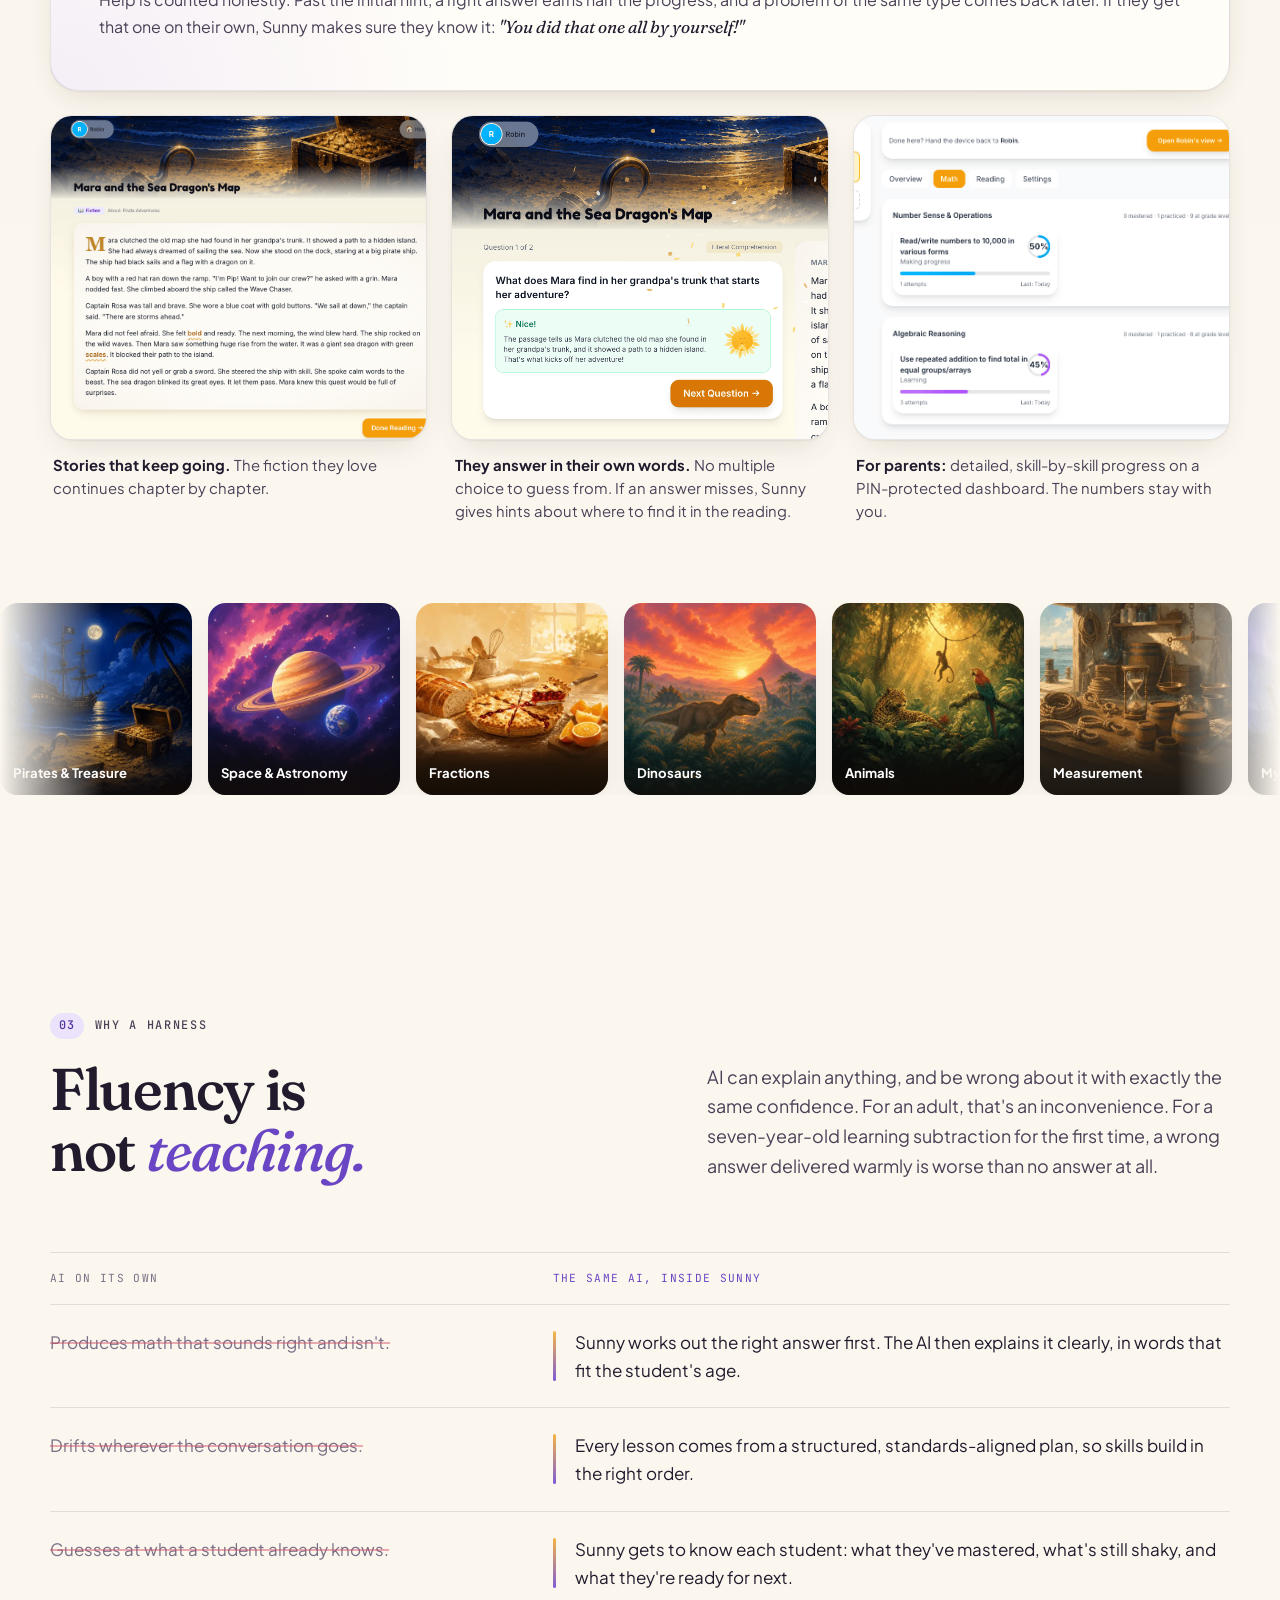
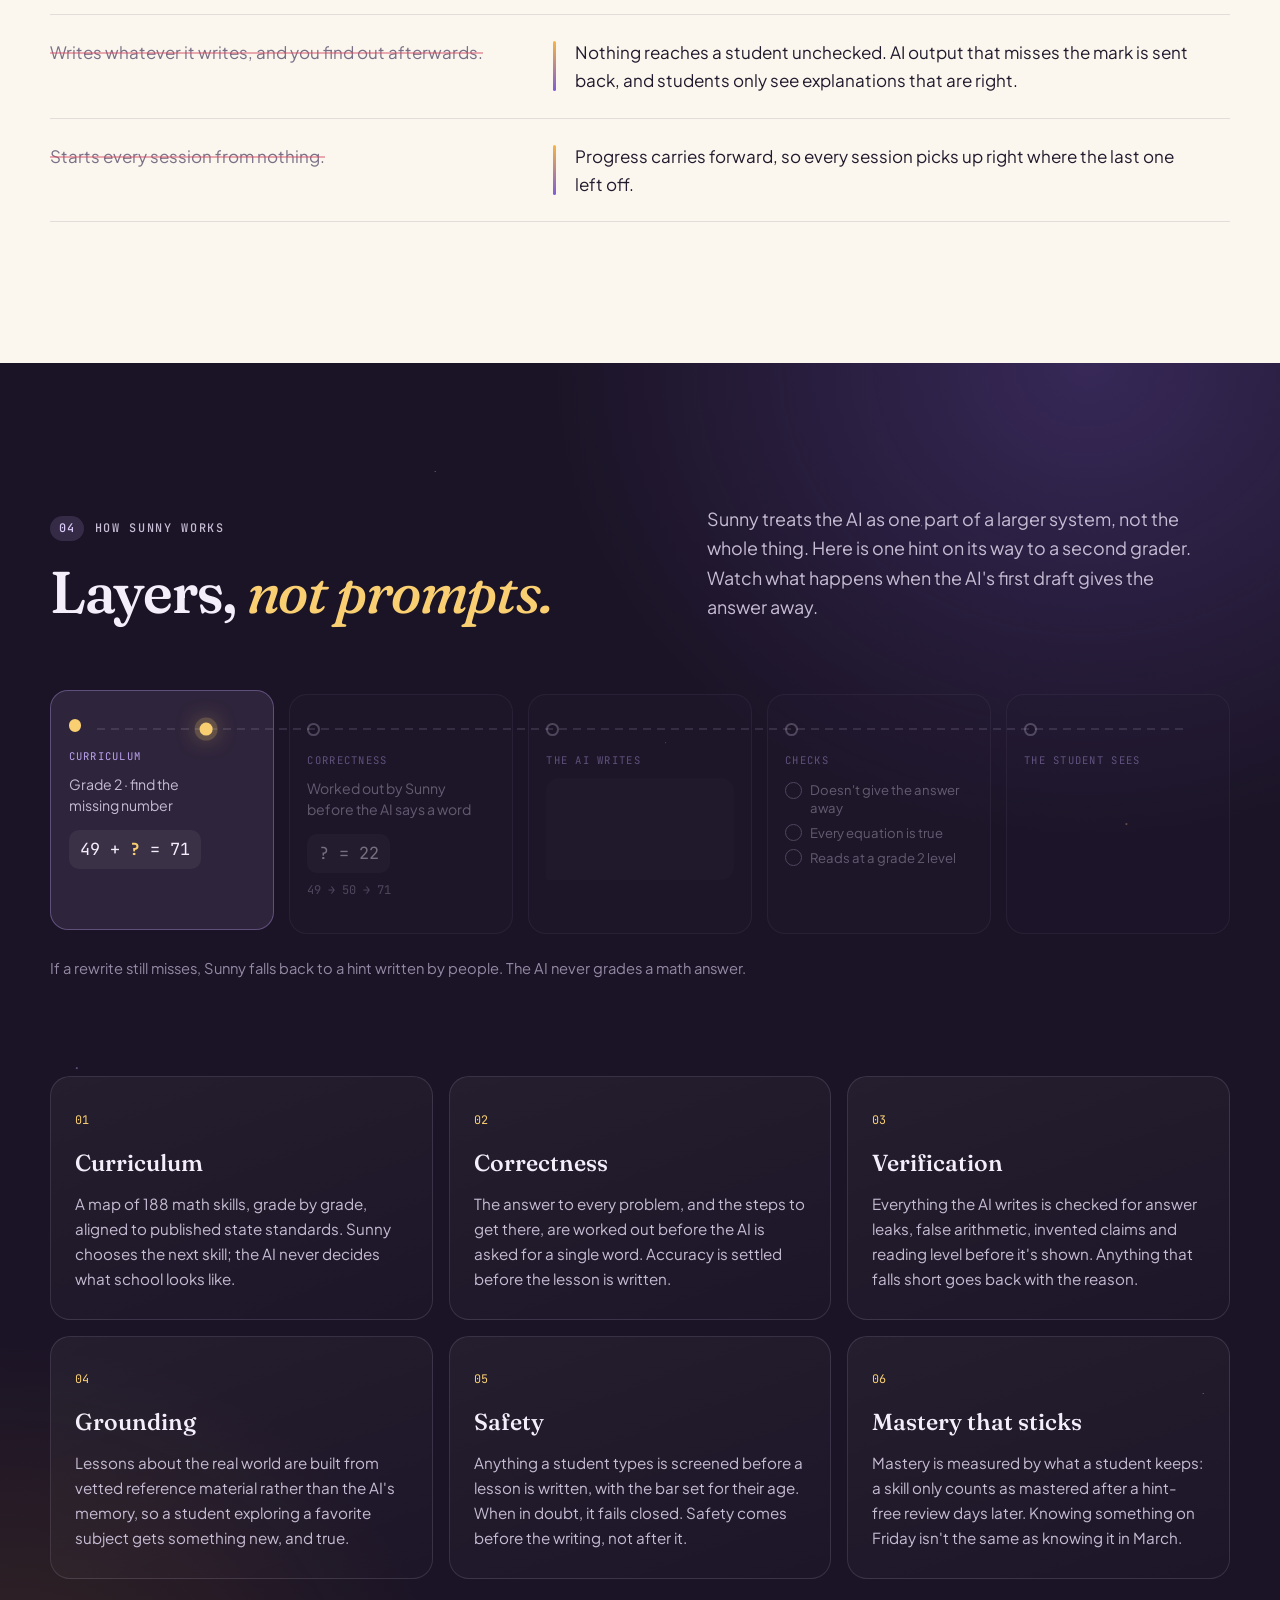
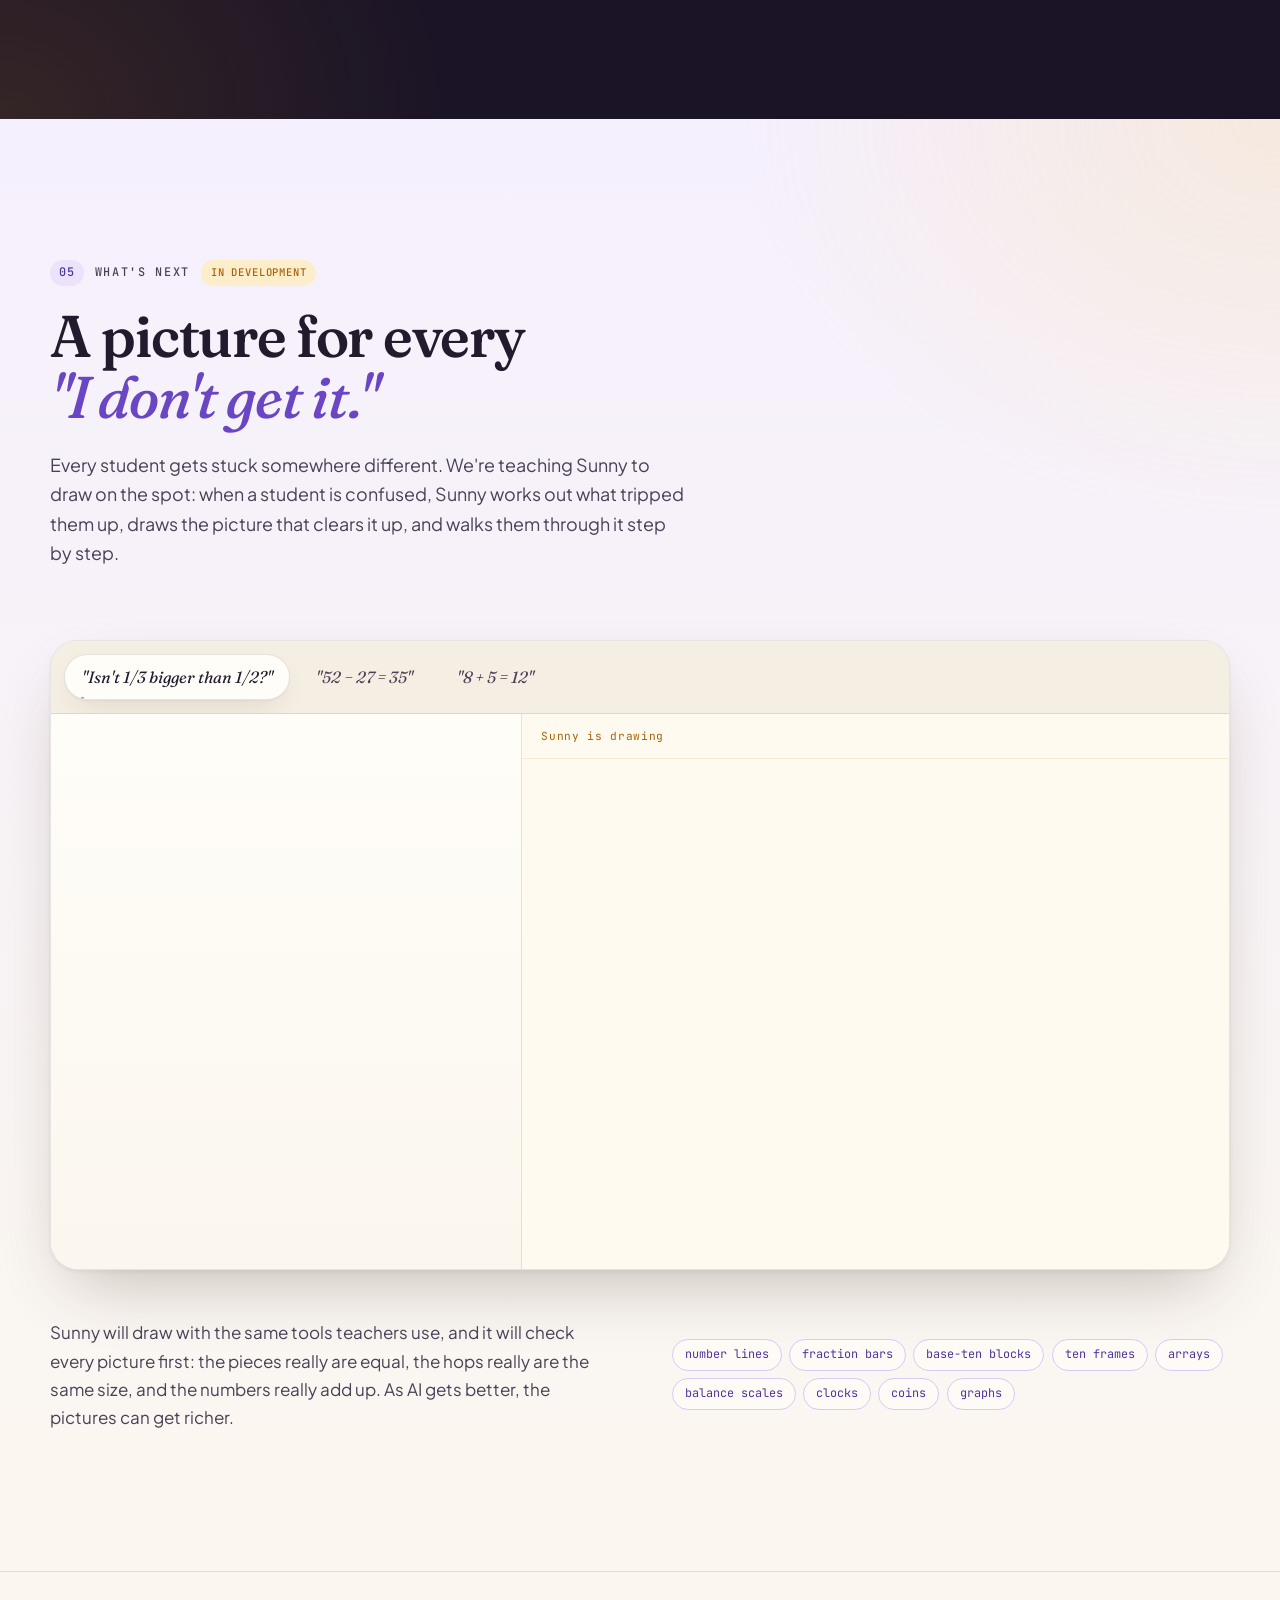
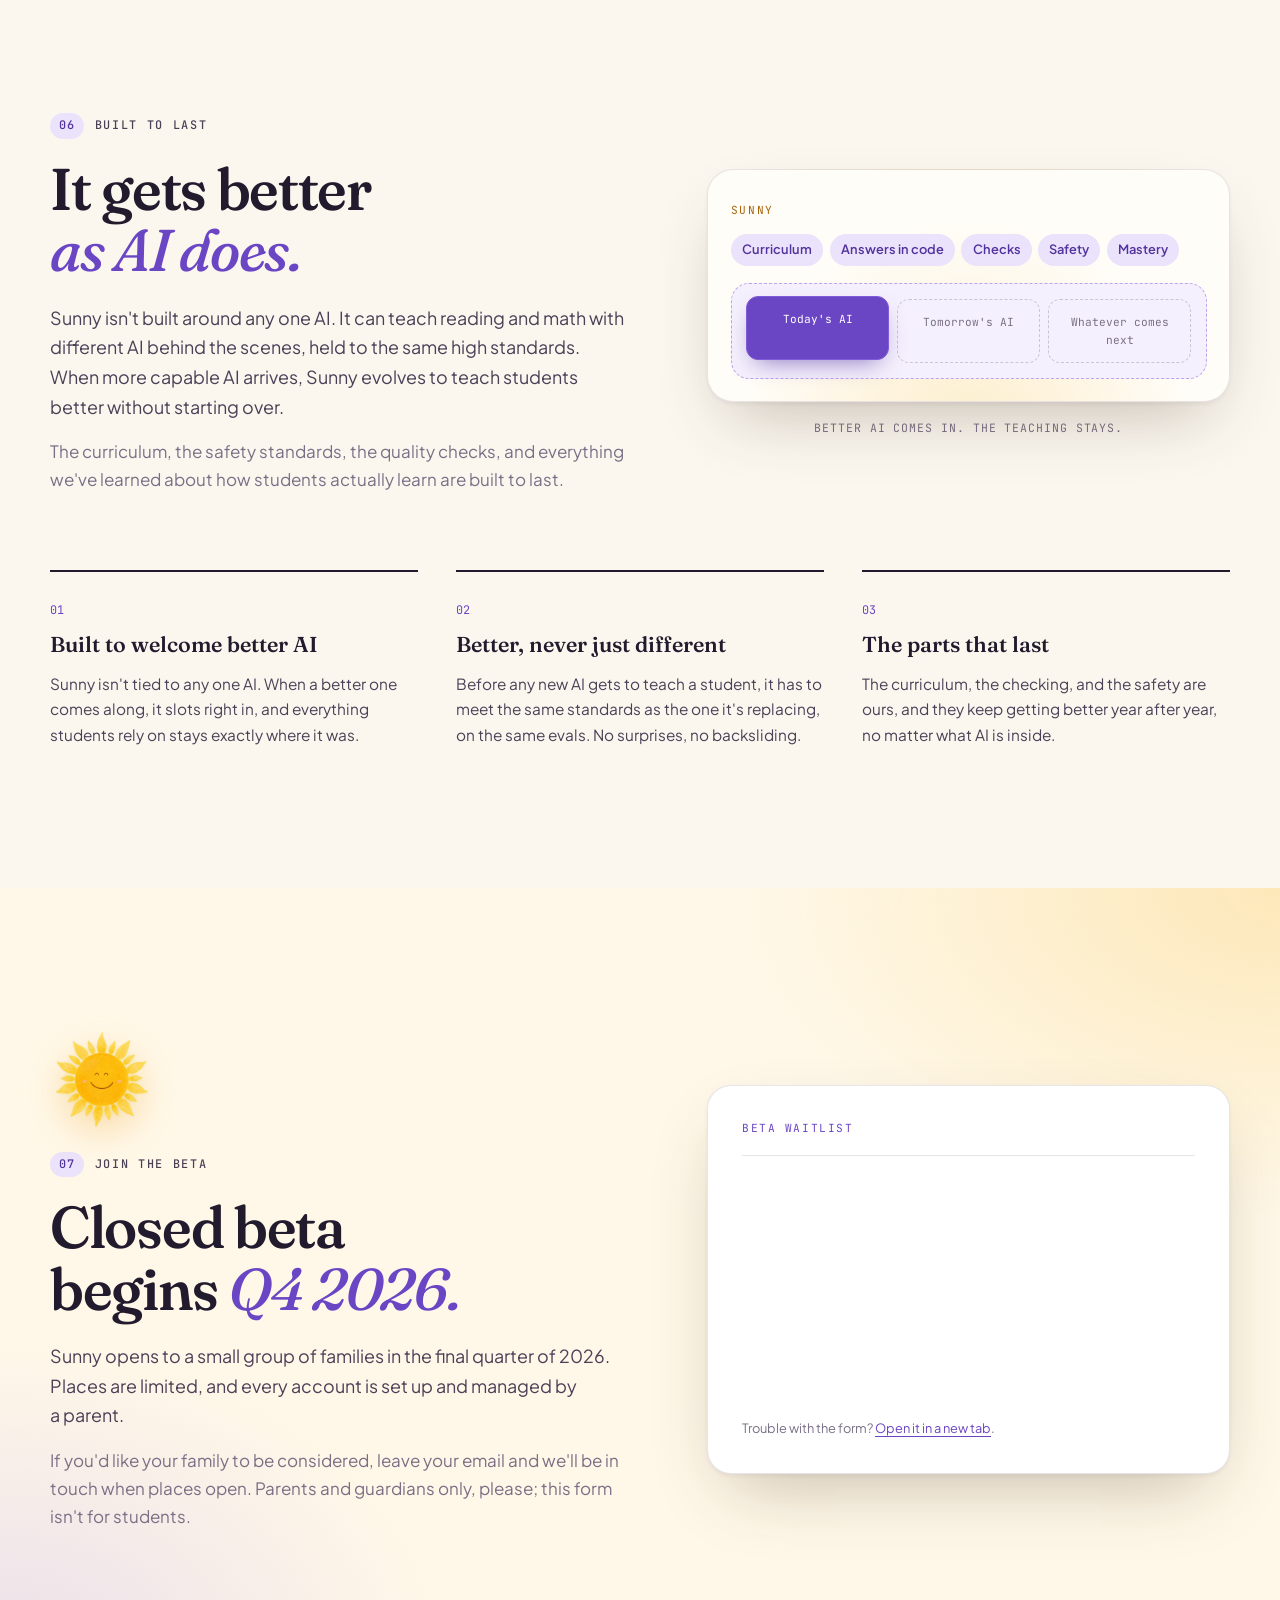
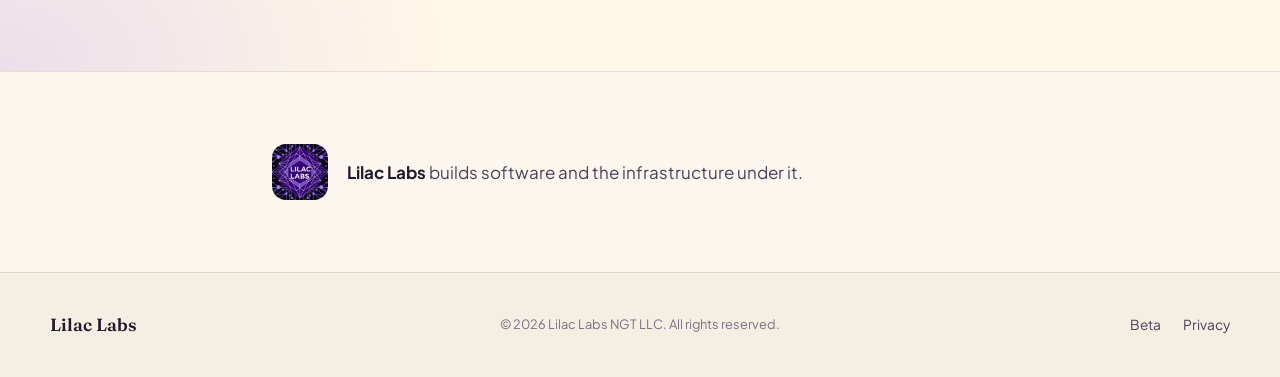
==== commit 06c9bbf6: "Show the help ladder and a nonfiction reading on the home page "Inside Sunny" now shows the help sys" ====
--- a/index.html
+++ b/index.html
@@ -19,7 +19,7 @@
     <link rel="stylesheet" href="https://fonts.googleapis.com/css2?family=Fraunces:ital,opsz,wght,SOFT@0,9..144,300..700,0..100;1,9..144,300..700,0..100&family=JetBrains+Mono:wght@400;500&family=Plus+Jakarta+Sans:wght@400;500;600;700&display=swap">
     <!-- Bump ?v= whenever styles.css or main.js change: browsers keep the old
          files for a while, and a new page with an old stylesheet looks broken. -->
-    <link rel="stylesheet" href="styles.css?v=20261007">
+    <link rel="stylesheet" href="styles.css?v=20261009">
     <script>document.documentElement.classList.add("js");</script>
     <title>Sunny — An educational harness for AI | Lilac Labs</title>
 </head>
@@ -191,7 +191,7 @@
                             <svg viewBox="0 0 24 24"><path d="M5 19h4v-4h4v-4h4V7h2"/><path d="M15 5h4v4"/></svg>
                         </span>
                         <h3>Help that climbs</h3>
-                        <p>Stuck on a practice problem? Help steps up: a hint, then "watch how" with an example of the same kind, then "let's do yours together."</p>
+                        <p>Stuck on a practice problem? Help steps up as needed: a hint first, then "watch how" with an example of the same kind, then "let's do yours together."</p>
                     </li>
                 </ul>
             </div>
@@ -204,32 +204,79 @@
                     <p class="kicker"><span>02</span> Inside Sunny</p>
                     <h2>Reading they choose. <em>Math at their pace.</em></h2>
                     <p class="section-lede">
-                        Students pick what they love to read about, and Sunny writes stories and
-                        articles around it at exactly their level. Math practice adapts skill by
-                        skill. Parents see the whole picture; students see encouragement.
+                        Students pick a topic they love, and Sunny writes stories and articles about
+                        it at exactly their reading level. As their reading improves, the passages get
+                        harder, so they keep growing as readers. Math practice adapts skill by skill.
                     </p>
                 </div>
 
                 <div class="bento">
-                    <figure class="shot shot-story" data-reveal>
-                        <div class="shot-frame"><img src="assets/app/story.png" alt="A Sunny story, Mara and the Sea Dragon's Map, with the vocabulary words bold and scales underlined." width="1100" height="880" loading="lazy"></div>
-                        <figcaption><strong>Stories built around them.</strong> Fiction runs as a series; nonfiction is grounded in vetted reference material. New words are highlighted as they read.</figcaption>
+                    <figure class="shot shot-nonfiction" data-reveal>
+                        <div class="shot-frame"><img src="assets/app/nonfiction.webp" alt="A Sunny nonfiction reading, Eyes in the Sky: How Satellites Help Us, under a painting of Saturn and Earth. The word orbit is tapped, showing its definition: to move in a circular path around something, like a planet or star." width="1400" height="1038" loading="lazy"></div>
+                        <figcaption><strong>Reading built around what they love.</strong> Nonfiction is grounded in vetted reference material, so students learn real facts. New vocabulary is highlighted as they read, with definitions a tap away.</figcaption>
                     </figure>
                     <figure class="shot shot-interests" data-reveal style="--d: 80ms">
                         <div class="shot-frame"><img src="assets/app/interests.png" alt="The interest picker: painted tiles for Animals, Space and Astronomy, Dinosaurs, Science, and more." width="1100" height="900" loading="lazy"></div>
-                        <figcaption><strong>22 painted worlds</strong> to start from, or type anything at all. Every typed topic is safety-screened for the student's age first.</figcaption>
+                        <figcaption><strong>22 painted worlds</strong> to start from, or they can type their own. Every topic is safety-screened for the student's age.</figcaption>
                     </figure>
-                    <figure class="shot shot-example" data-reveal>
-                        <div class="shot-frame"><img src="assets/app/math-practice.png" alt="A math practice problem, 49 plus what equals 71, under a painted market scene, with a box for the answer and a hint button." width="1300" height="1040" loading="lazy"></div>
-                        <figcaption><strong>Math practice in painted worlds.</strong> Answers are checked the moment they're typed, and a hint is always one tap away.</figcaption>
+                    <div class="ladder" id="help">
+                        <div class="ladder-head" data-reveal>
+                            <div>
+                                <p class="ladder-k">When they're stuck on a math problem</p>
+                                <h3>Help that climbs, <em>one step at a time.</em></h3>
+                            </div>
+                            <p>
+                                A Help button sits under every problem. Each press gives a little more
+                                help but never gives the answer away, so the student always takes the
+                                last step.
+                            </p>
+                        </div>
+
+                        <ol class="ladder-steps" data-reveal-group>
+                            <li class="ladder-step" data-reveal>
+                                <span class="ladder-n" aria-hidden="true">1</span>
+                                <span class="ladder-btn">Help: a hint</span>
+                                <div class="ladder-shot"><img src="assets/app/help-hint.webp" alt="A coin problem: how much is 1 quarter, 2 dimes and 4 pennies? Sunny's first hint sits on the card: let's start by finding the quarter, that's the biggest coin." width="780" height="1180" loading="lazy"></div>
+                                <p><strong>A nudge.</strong> Sunny points the way without telling the answer.</p>
+                            </li>
+                            <li class="ladder-step" data-reveal style="--d: 90ms">
+                                <span class="ladder-n" aria-hidden="true">2</span>
+                                <span class="ladder-btn">Help: watch how</span>
+                                <div class="ladder-shot"><img src="assets/app/help-watch.webp" alt="Sunny counts a different set of coins, biggest first: a quarter, a dime, a nickel and a penny make 25, 35, 40, 41 cents." width="780" height="1180" loading="lazy"></div>
+                                <p><strong>A fresh example.</strong> Sunny shows the method on a problem of the same type and leaves the rule on screen as a reminder.</p>
+                            </li>
+                            <li class="ladder-step" data-reveal style="--d: 180ms">
+                                <span class="ladder-n" aria-hidden="true">3</span>
+                                <span class="ladder-btn">Help: let's do yours together</span>
+                                <div class="ladder-shot"><img src="assets/app/help-together.webp" alt="The lesson on the student's own coins, counting on from the quarter: 25, 35, 45, 46, 47, 48 cents, with the last penny still to count." width="780" height="1180" loading="lazy"></div>
+                                <p><strong>Their own problem.</strong> The lesson goes through their actual problem and stops one step before the answer.</p>
+                            </li>
+                            <li class="ladder-step" data-reveal style="--d: 270ms">
+                                <span class="ladder-n" aria-hidden="true">4</span>
+                                <span class="ladder-btn ladder-btn-rest">Give it a try!</span>
+                                <div class="ladder-shot"><img src="assets/app/help-stopped.webp" alt="Back on the problem card, the counted coins sit above the answer choices under the heading Where we stopped." width="780" height="1180" loading="lazy"></div>
+                                <p><strong>Their turn.</strong> The picture comes back to the card, so students do the last step with the work in view.</p>
+                            </li>
+                        </ol>
+
+                        <p class="ladder-foot" data-reveal>
+                            Help is counted honestly. Past the initial hint, a right answer earns half the
+                            progress, and a problem of the same type comes back later. If they get that one
+                            on their own, Sunny makes sure they know it: <em>"You did that one all by
+                            yourself!"</em>
+                        </p>
+                    </div>
+                    <figure class="shot shot-story" data-reveal>
+                        <div class="shot-frame"><img src="assets/app/story.png" alt="A Sunny story, Mara and the Sea Dragon's Map, with the vocabulary words bold and scales underlined." width="1100" height="880" loading="lazy"></div>
+                        <figcaption><strong>Stories that keep going.</strong> The fiction they love continues chapter by chapter.</figcaption>
                     </figure>
                     <figure class="shot shot-feedback" data-reveal style="--d: 80ms">
                         <div class="shot-frame"><img src="assets/app/feedback.png" alt="A comprehension question about the story, answered correctly, with warm feedback that quotes the passage." width="1100" height="640" loading="lazy"></div>
-                        <figcaption><strong>Answers in their own words,</strong> read carefully and answered kindly, with the passage right beside them.</figcaption>
+                        <figcaption><strong>They answer in their own words.</strong> No multiple choice to guess from. If an answer misses, Sunny gives hints about where to find it in the reading.</figcaption>
                     </figure>
                     <figure class="shot shot-parent" data-reveal style="--d: 160ms">
                         <div class="shot-frame"><img src="assets/app/parent-math.png" alt="The parent dashboard's math tab, showing progress on individual skills." width="1100" height="710" loading="lazy"></div>
-                        <figcaption><strong>For parents:</strong> skill-by-skill progress behind a PIN. The numbers stay with you.</figcaption>
+                        <figcaption><strong>For parents:</strong> detailed, skill-by-skill progress on a PIN-protected dashboard. The numbers stay with you.</figcaption>
                     </figure>
                 </div>
             </div>
--- a/styles.css
+++ b/styles.css
@@ -979,9 +979,9 @@
     margin: 0;
 }
 
-.shot-story { grid-column: span 7; }
+.shot-nonfiction { grid-column: span 7; }
 .shot-interests { grid-column: span 5; }
-.shot-example,
+.shot-story,
 .shot-feedback,
 .shot-parent { grid-column: span 4; }
 
@@ -1002,7 +1002,7 @@
     transition: transform 900ms var(--ease);
 }
 
-.shot-story .shot-frame,
+.shot-nonfiction .shot-frame,
 .shot-interests .shot-frame {
     aspect-ratio: 1.24;
 }
@@ -1011,14 +1011,10 @@
     object-position: center top;
 }
 
-.shot-example .shot-frame,
+.shot-story .shot-frame,
 .shot-feedback .shot-frame,
 .shot-parent .shot-frame {
     aspect-ratio: 1.16;
-}
-
-.shot-example .shot-frame img {
-    object-position: center top;
 }
 
 .shot-parent .shot-frame img {
@@ -1045,6 +1041,164 @@
 
 .shot figcaption strong {
     color: var(--ink);
+}
+
+/* Help ladder: one Help button, four presses, shown as climbing steps. */
+
+.ladder {
+    position: relative;
+    overflow: hidden;
+    grid-column: 1 / -1;
+    padding: clamp(1.4rem, 4vw, 3rem);
+    border: 1px solid var(--line);
+    border-radius: calc(var(--radius) + 6px);
+    background:
+        radial-gradient(60% 55% at 100% 0%, rgba(249, 207, 114, 0.22), transparent 70%),
+        radial-gradient(50% 45% at 0% 100%, rgba(187, 163, 239, 0.16), transparent 70%),
+        var(--card);
+    box-shadow: var(--shadow-soft);
+}
+
+.ladder-head {
+    display: grid;
+    align-items: end;
+    grid-template-columns: minmax(0, 1fr) minmax(0, 0.9fr);
+    gap: clamp(1.2rem, 5vw, 4rem);
+}
+
+.ladder-k {
+    margin-bottom: 0.8rem;
+    color: var(--sun-700);
+    font-family: var(--mono);
+    font-size: 0.72rem;
+    font-weight: 500;
+    letter-spacing: 0.14em;
+    text-transform: uppercase;
+}
+
+.ladder h3 {
+    font-family: var(--serif);
+    font-size: clamp(1.9rem, 3.4vw, 2.75rem);
+    font-weight: 560;
+    font-variation-settings: "SOFT" 40;
+    letter-spacing: -0.02em;
+    line-height: 1.06;
+}
+
+.ladder h3 em {
+    color: var(--lilac-600);
+    font-style: italic;
+    font-weight: 480;
+}
+
+.ladder-head > p {
+    color: var(--ink-2);
+    font-size: 1.04rem;
+}
+
+.ladder-steps {
+    display: grid;
+    margin: clamp(2rem, 4vw, 3rem) 0 0;
+    padding: 0;
+    list-style: none;
+    grid-template-columns: repeat(4, minmax(0, 1fr));
+    gap: clamp(1rem, 2vw, 1.6rem);
+    align-items: start;
+}
+
+/* Each press sits a little higher than the one before it. */
+.ladder-step {
+    display: grid;
+    align-items: center;
+    grid-template-columns: auto minmax(0, 1fr);
+    column-gap: 0.6rem;
+    row-gap: 0.9rem;
+    margin-top: calc((3 - var(--i, 0)) * 1.6rem);
+}
+
+.ladder-step:nth-child(2) { --i: 1; }
+.ladder-step:nth-child(3) { --i: 2; }
+.ladder-step:nth-child(4) { --i: 3; }
+
+.ladder-n {
+    display: inline-grid;
+    width: 1.9rem;
+    height: 1.9rem;
+    place-items: center;
+    border-radius: 50%;
+    background: var(--sun-100);
+    color: var(--sun-700);
+    font-family: var(--serif);
+    font-size: 0.98rem;
+    font-weight: 600;
+}
+
+.ladder-btn {
+    justify-self: start;
+    padding: 0.3rem 0.8rem;
+    border: 1px solid var(--lilac-200);
+    border-radius: 999px;
+    background: var(--lilac-50);
+    color: var(--lilac-700);
+    font-size: 0.8rem;
+    font-weight: 600;
+    line-height: 1.35;
+}
+
+.ladder-btn-rest {
+    border-color: var(--sun-300);
+    background: var(--sun-50);
+    color: var(--sun-700);
+}
+
+.ladder-shot {
+    overflow: hidden;
+    grid-column: 1 / -1;
+    aspect-ratio: 780 / 1180;
+    border: 1px solid var(--line);
+    border-radius: 20px;
+    background: var(--paper-2);
+    box-shadow: var(--shadow-soft);
+    transition: transform 500ms var(--ease), box-shadow 500ms var(--ease);
+}
+
+.ladder-shot img {
+    width: 100%;
+    height: 100%;
+    object-fit: cover;
+    object-position: center top;
+}
+
+.ladder-step:hover .ladder-shot {
+    transform: translateY(-4px);
+    box-shadow: var(--shadow-lift);
+}
+
+.ladder-step p {
+    grid-column: 1 / -1;
+    padding-inline: 0.15rem;
+    color: var(--ink-2);
+    font-size: 0.93rem;
+    line-height: 1.55;
+}
+
+.ladder-step p strong {
+    color: var(--ink);
+}
+
+.ladder-foot {
+    margin-top: clamp(1.8rem, 3.5vw, 2.6rem);
+    padding-top: 1.4rem;
+    border-top: 1px dashed var(--line-strong);
+    color: var(--ink-2);
+    font-size: 1rem;
+}
+
+.ladder-foot em {
+    color: var(--ink);
+    font-family: var(--serif);
+    font-size: 1.08em;
+    font-style: italic;
 }
 
 /* Worlds marquee */
@@ -2383,12 +2537,12 @@
         grid-template-columns: repeat(2, minmax(0, 1fr));
     }
 
-    .shot-story,
+    .shot-nonfiction,
     .shot-interests {
         grid-column: span 2;
     }
 
-    .shot-example,
+    .shot-story,
     .shot-feedback {
         grid-column: span 1;
     }
@@ -2399,6 +2553,19 @@
 
     .shot-parent .shot-frame {
         aspect-ratio: 1.55;
+    }
+
+    .ladder-head {
+        grid-template-columns: minmax(0, 1fr);
+    }
+
+    .ladder-steps {
+        grid-template-columns: repeat(2, minmax(0, 1fr));
+        row-gap: 2rem;
+    }
+
+    .ladder-step {
+        margin-top: 0;
     }
 
     .pipe-steps {
@@ -2512,18 +2679,46 @@
         grid-template-columns: minmax(0, 1fr);
     }
 
+    .shot-nonfiction,
+    .shot-interests,
     .shot-story,
-    .shot-interests,
-    .shot-example,
     .shot-feedback,
     .shot-parent {
         grid-column: auto;
     }
 
-    .shot-example .shot-frame,
+    .shot-story .shot-frame,
     .shot-feedback .shot-frame,
     .shot-parent .shot-frame {
         aspect-ratio: 1.3;
+    }
+
+    /* On phones the four presses become a row to swipe through. */
+    .ladder-steps {
+        overflow-x: auto;
+        margin-inline: calc(-1 * clamp(1.4rem, 4vw, 3rem));
+        padding: 0.4rem clamp(1.4rem, 4vw, 3rem) 0.8rem;
+        grid-template-columns: none;
+        grid-auto-columns: min(78%, 300px);
+        grid-auto-flow: column;
+        scroll-padding-inline: clamp(1.4rem, 4vw, 3rem);
+        scroll-snap-type: x mandatory;
+        scrollbar-width: none;
+    }
+
+    .ladder-steps::-webkit-scrollbar {
+        display: none;
+    }
+
+    .ladder-step {
+        scroll-snap-align: start;
+    }
+
+    /* Steps scrolled off to the side never cross the viewport, so they
+       can't wait for the reveal. */
+    .js .ladder-step[data-reveal] {
+        opacity: 1;
+        transform: none;
     }
 
     .contrast-head {
